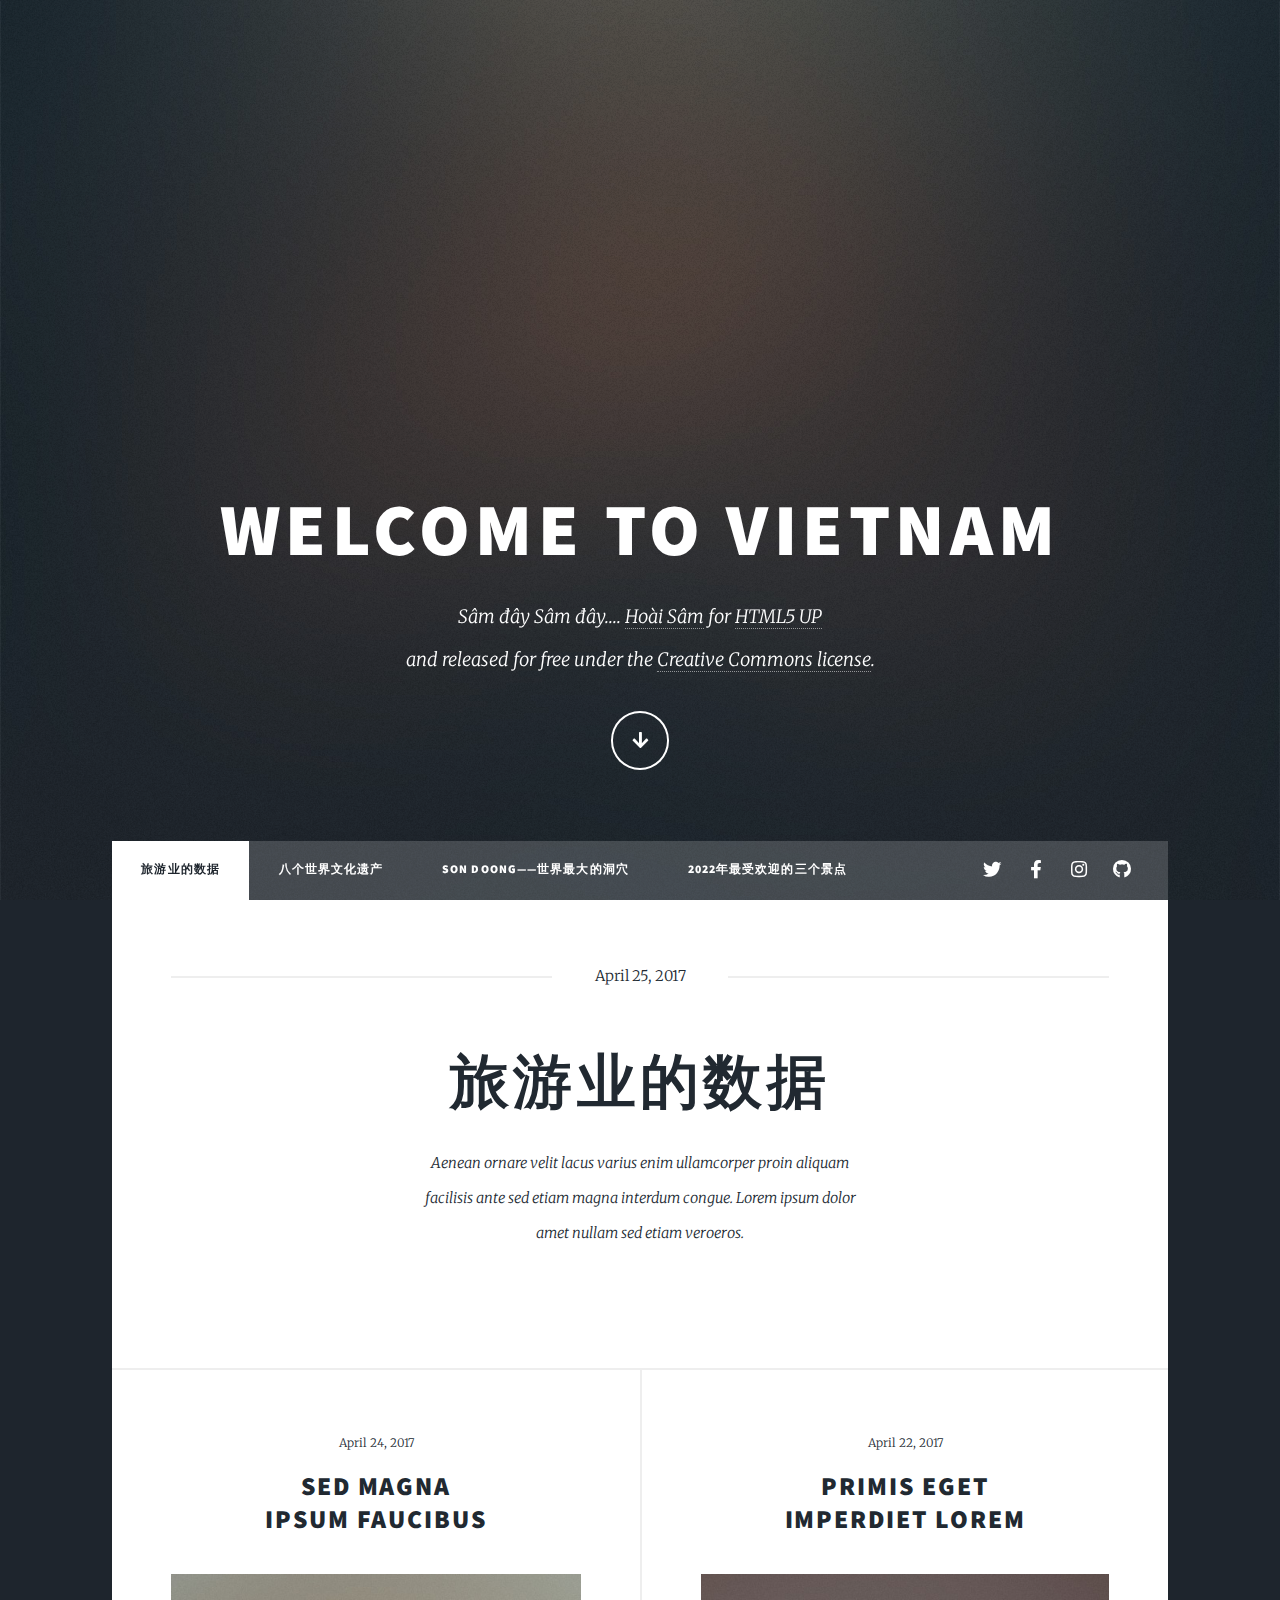
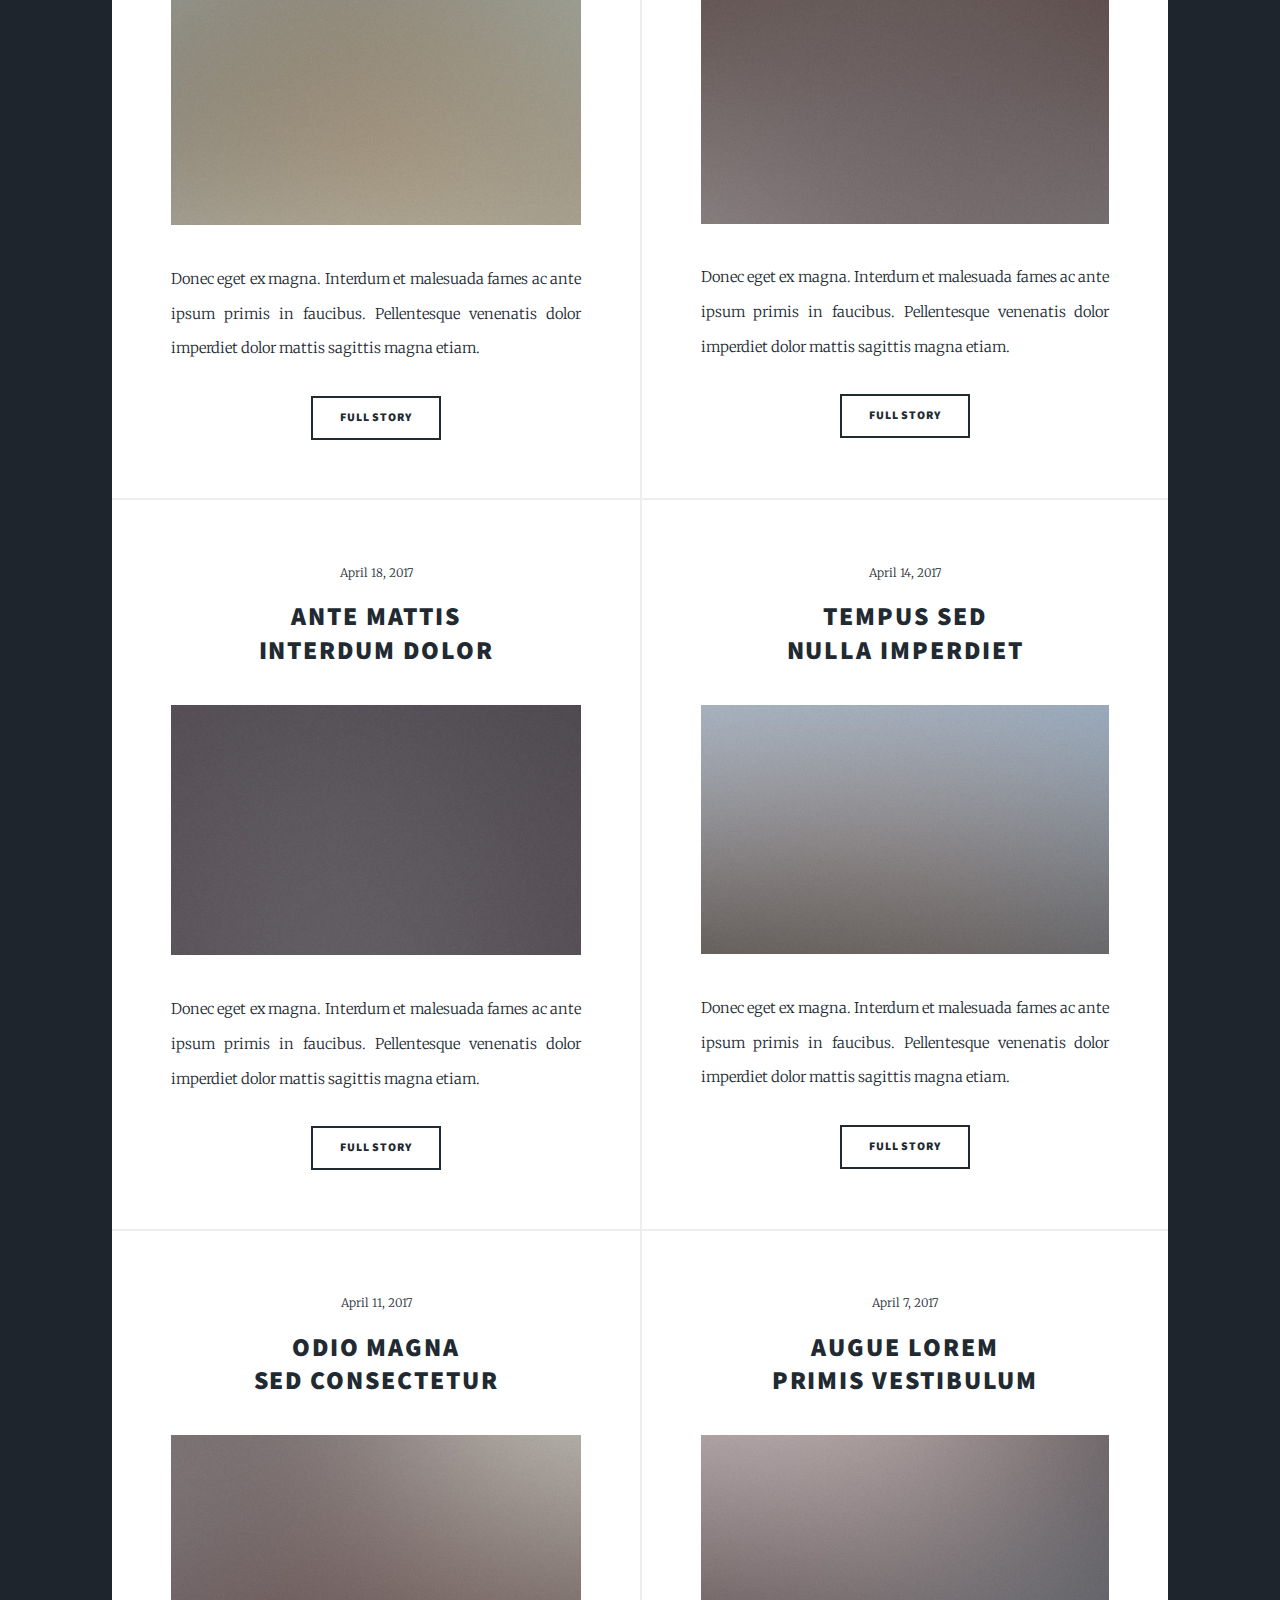
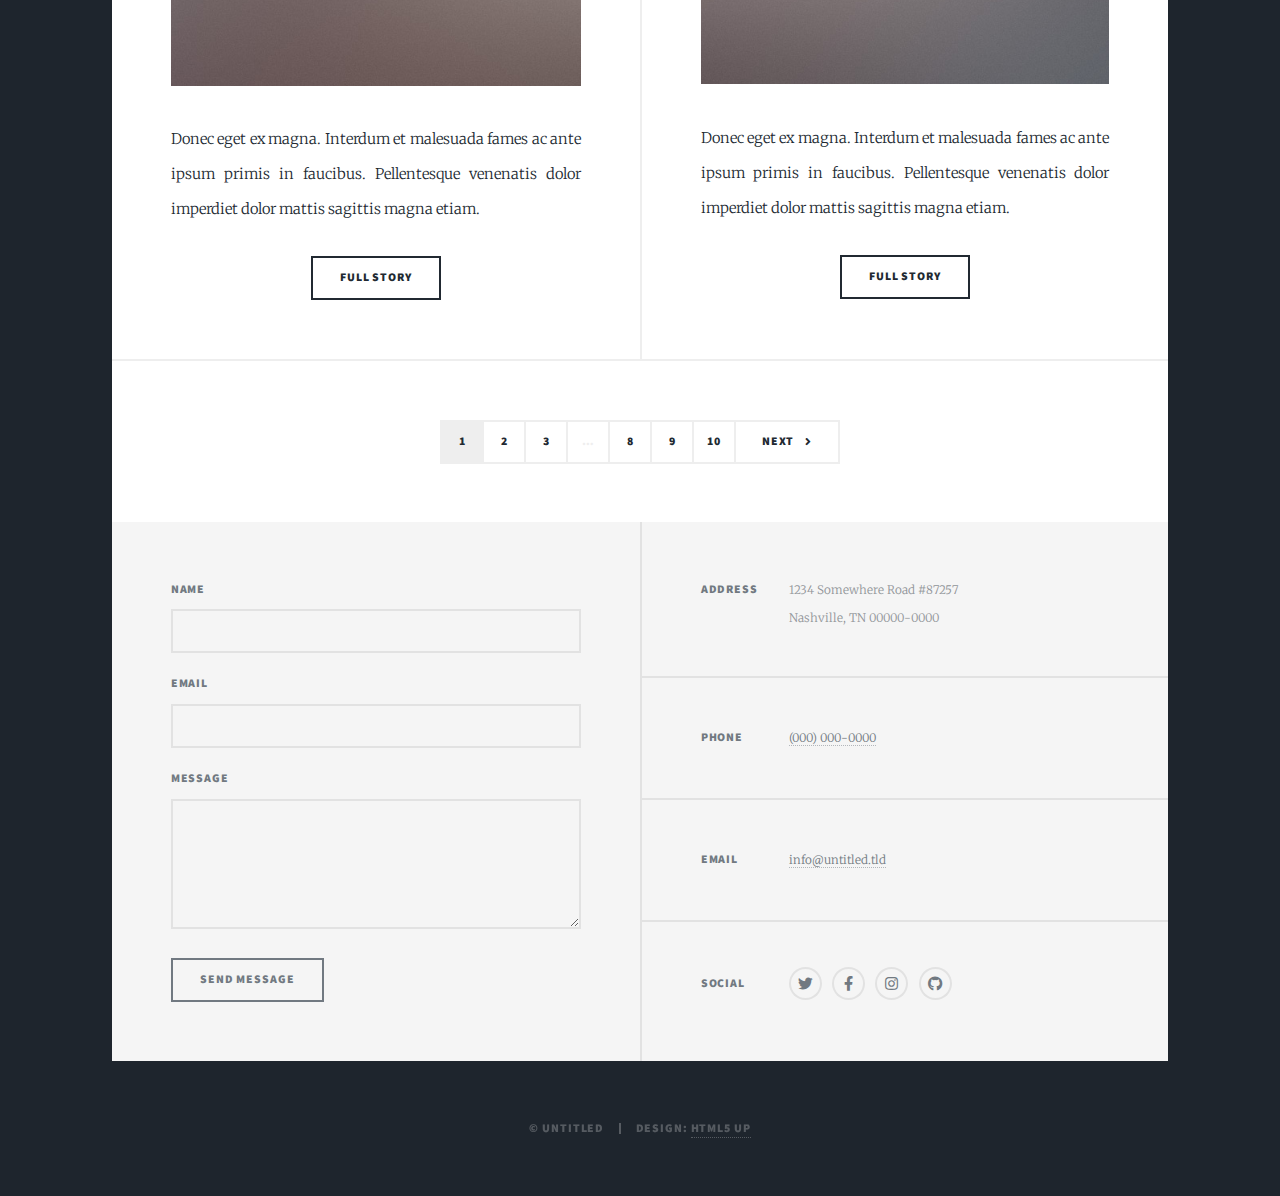
==== index.html @ 5ac0d0e8 "Update index.html" ====
<!DOCTYPE HTML>
<!--
	Massively by HTML5 UP
	html5up.net | @ajlkn
	Free for personal and commercial use under the CCA 3.0 license (html5up.net/license)
-->
<html>
	<head>
		<title>VIETNAM TRAVEL</title>
		<meta charset="utf-8" />
		<meta name="viewport" content="width=device-width, initial-scale=1, user-scalable=no" />
		<link rel="stylesheet" href="assets/css/main.css" />
		<noscript><link rel="stylesheet" href="assets/css/noscript.css" /></noscript>
	</head>
	<body class="is-preload">

		<!-- Wrapper -->
			<div id="wrapper" class="fade-in">

				<!-- Intro -->
					<div id="intro">
						<h1>WELCOME TO VIETNAM</h1>
						<p>Sâm đây Sâm đây.... <a href="https://www.facebook.com/hoai.sam.58">Hoài Sâm</a> for <a href="https://html5up.net">HTML5 UP</a><br />
						and released for free under the <a href="https://html5up.net/license">Creative Commons license</a>.</p>
						<ul class="actions">
							<li><a href="#header" class="button icon solid solo fa-arrow-down scrolly">Continue</a></li>
						</ul>
					</div>
					
				<!-- Header -->
					<header id="header">
						<a href="index.html" class="logo">VIETNAM TRAVEL</a>
					</header>

				<!-- Nav -->
					<nav id="nav">
						<ul class="links">
							<li class="active"><a href="index.html">旅游业的数据</a></li>
							<li><a href="generic.html">八个世界文化遗产</a></li>
							<li><a href="elements.html">Son Doong——世界最大的洞穴</a></li>
							<li><a href="generic.html">2022年最受欢迎的三个景点</a></li>
						</ul>
						<ul class="icons">
							<li><a href="#" class="icon brands fa-twitter"><span class="label">Twitter</span></a></li>
							<li><a href="#" class="icon brands fa-facebook-f"><span class="label">Facebook</span></a></li>
							<li><a href="#" class="icon brands fa-instagram"><span class="label">Instagram</span></a></li>
							<li><a href="#" class="icon brands fa-github"><span class="label">GitHub</span></a></li>
						</ul>
					</nav>

				<!-- Main -->
					<div id="main">

						<!-- Featured Post -->
							<article class="post featured">
								<header class="major">
									<span class="date">April 25, 2017</span>
									<h2><a href="#">旅游业的数据<br /></a></h2>
									<p>Aenean ornare velit lacus varius enim ullamcorper proin aliquam<br />
									facilisis ante sed etiam magna interdum congue. Lorem ipsum dolor<br />
									amet nullam sed etiam veroeros.</p>
								</header>
								<div class="flourish-embed flourish-chart" data-src="visualisation/13915076"><script src="https://public.flourish.studio/resources/embed.js"></script></div>
					<div class="flourish-embed flourish-bar-chart-race" data-src="visualisation/13909252"><script src="https://public.flourish.studio/resources/embed.js"></script></div>
					<div class="flourish-embed flourish-chart" data-src="visualisation/13915092"><script src="https://public.flourish.studio/resources/embed.js"></script></div>	
					<div class="flourish-embed flourish-chart" data-src="visualisation/13915184"><script src="https://public.flourish.studio/resources/embed.js"></script></div>
								
							</article>

						<!-- Posts -->
							<section class="posts">
								<article>
									<header>
										<span class="date">April 24, 2017</span>
										<h2><a href="#">Sed magna<br />
										ipsum faucibus</a></h2>
									</header>
									<a href="#" class="image fit"><img src="images/pic02.jpg" alt="" /></a>
									<p>Donec eget ex magna. Interdum et malesuada fames ac ante ipsum primis in faucibus. Pellentesque venenatis dolor imperdiet dolor mattis sagittis magna etiam.</p>
									<ul class="actions special">
										<li><a href="#" class="button">Full Story</a></li>
									</ul>
								</article>
								<article>
									<header>
										<span class="date">April 22, 2017</span>
										<h2><a href="#">Primis eget<br />
										imperdiet lorem</a></h2>
									</header>
									<a href="#" class="image fit"><img src="images/pic03.jpg" alt="" /></a>
									<p>Donec eget ex magna. Interdum et malesuada fames ac ante ipsum primis in faucibus. Pellentesque venenatis dolor imperdiet dolor mattis sagittis magna etiam.</p>
									<ul class="actions special">
										<li><a href="#" class="button">Full Story</a></li>
									</ul>
								</article>
								<article>
									<header>
										<span class="date">April 18, 2017</span>
										<h2><a href="#">Ante mattis<br />
										interdum dolor</a></h2>
									</header>
									<a href="#" class="image fit"><img src="images/pic04.jpg" alt="" /></a>
									<p>Donec eget ex magna. Interdum et malesuada fames ac ante ipsum primis in faucibus. Pellentesque venenatis dolor imperdiet dolor mattis sagittis magna etiam.</p>
									<ul class="actions special">
										<li><a href="#" class="button">Full Story</a></li>
									</ul>
								</article>
								<article>
									<header>
										<span class="date">April 14, 2017</span>
										<h2><a href="#">Tempus sed<br />
										nulla imperdiet</a></h2>
									</header>
									<a href="#" class="image fit"><img src="images/pic05.jpg" alt="" /></a>
									<p>Donec eget ex magna. Interdum et malesuada fames ac ante ipsum primis in faucibus. Pellentesque venenatis dolor imperdiet dolor mattis sagittis magna etiam.</p>
									<ul class="actions special">
										<li><a href="#" class="button">Full Story</a></li>
									</ul>
								</article>
								<article>
									<header>
										<span class="date">April 11, 2017</span>
										<h2><a href="#">Odio magna<br />
										sed consectetur</a></h2>
									</header>
									<a href="#" class="image fit"><img src="images/pic06.jpg" alt="" /></a>
									<p>Donec eget ex magna. Interdum et malesuada fames ac ante ipsum primis in faucibus. Pellentesque venenatis dolor imperdiet dolor mattis sagittis magna etiam.</p>
									<ul class="actions special">
										<li><a href="#" class="button">Full Story</a></li>
									</ul>
								</article>
								<article>
									<header>
										<span class="date">April 7, 2017</span>
										<h2><a href="#">Augue lorem<br />
										primis vestibulum</a></h2>
									</header>
									<a href="#" class="image fit"><img src="images/pic07.jpg" alt="" /></a>
									<p>Donec eget ex magna. Interdum et malesuada fames ac ante ipsum primis in faucibus. Pellentesque venenatis dolor imperdiet dolor mattis sagittis magna etiam.</p>
									<ul class="actions special">
										<li><a href="#" class="button">Full Story</a></li>
									</ul>
								</article>
							</section>

						<!-- Footer -->
							<footer>
								<div class="pagination">
									<!--<a href="#" class="previous">Prev</a>-->
									<a href="#" class="page active">1</a>
									<a href="#" class="page">2</a>
									<a href="#" class="page">3</a>
									<span class="extra">&hellip;</span>
									<a href="#" class="page">8</a>
									<a href="#" class="page">9</a>
									<a href="#" class="page">10</a>
									<a href="#" class="next">Next</a>
								</div>
							</footer>

					</div>

				<!-- Footer -->
					<footer id="footer">
						<section>
							<form method="post" action="#">
								<div class="fields">
									<div class="field">
										<label for="name">Name</label>
										<input type="text" name="name" id="name" />
									</div>
									<div class="field">
										<label for="email">Email</label>
										<input type="text" name="email" id="email" />
									</div>
									<div class="field">
										<label for="message">Message</label>
										<textarea name="message" id="message" rows="3"></textarea>
									</div>
								</div>
								<ul class="actions">
									<li><input type="submit" value="Send Message" /></li>
								</ul>
							</form>
						</section>
						<section class="split contact">
							<section class="alt">
								<h3>Address</h3>
								<p>1234 Somewhere Road #87257<br />
								Nashville, TN 00000-0000</p>
							</section>
							<section>
								<h3>Phone</h3>
								<p><a href="#">(000) 000-0000</a></p>
							</section>
							<section>
								<h3>Email</h3>
								<p><a href="#">info@untitled.tld</a></p>
							</section>
							<section>
								<h3>Social</h3>
								<ul class="icons alt">
									<li><a href="#" class="icon brands alt fa-twitter"><span class="label">Twitter</span></a></li>
									<li><a href="#" class="icon brands alt fa-facebook-f"><span class="label">Facebook</span></a></li>
									<li><a href="#" class="icon brands alt fa-instagram"><span class="label">Instagram</span></a></li>
									<li><a href="#" class="icon brands alt fa-github"><span class="label">GitHub</span></a></li>
								</ul>
							</section>
						</section>
					</footer>

				<!-- Copyright -->
					<div id="copyright">
						<ul><li>&copy; Untitled</li><li>Design: <a href="https://html5up.net">HTML5 UP</a></li></ul>
					</div>

			</div>

		<!-- Scripts -->
			<script src="assets/js/jquery.min.js"></script>
			<script src="assets/js/jquery.scrollex.min.js"></script>
			<script src="assets/js/jquery.scrolly.min.js"></script>
			<script src="assets/js/browser.min.js"></script>
			<script src="assets/js/breakpoints.min.js"></script>
			<script src="assets/js/util.js"></script>
			<script src="assets/js/main.js"></script>

	</body>
</html>
---- assets/css/main.css ----
@import url(fontawesome-all.min.css);
@import url("https://fonts.googleapis.com/css?family=Merriweather:300,700,300italic,700italic|Source+Sans+Pro:900");

/*
	Massively by HTML5 UP
	html5up.net | @ajlkn
	Free for personal and commercial use under the CCA 3.0 license (html5up.net/license)
*/

html, body, div, span, applet, object,
iframe, h1, h2, h3, h4, h5, h6, p, blockquote,
pre, a, abbr, acronym, address, big, cite,
code, del, dfn, em, img, ins, kbd, q, s, samp,
small, strike, strong, sub, sup, tt, var, b,
u, i, center, dl, dt, dd, ol, ul, li, fieldset,
form, label, legend, table, caption, tbody,
tfoot, thead, tr, th, td, article, aside,
canvas, details, embed, figure, figcaption,
footer, header, hgroup, menu, nav, output, ruby,
section, summary, time, mark, audio, video {
	margin: 0;
	padding: 0;
	border: 0;
	font-size: 100%;
	font: inherit;
	vertical-align: baseline;}

article, aside, details, figcaption, figure,
footer, header, hgroup, menu, nav, section {
	display: block;}

body {
	line-height: 1;
}

ol, ul {
	list-style: none;
}

blockquote, q {
	quotes: none;
}

	blockquote:before, blockquote:after, q:before, q:after {
		content: '';
		content: none;
	}

table {
	border-collapse: collapse;
	border-spacing: 0;
}

body {
	-webkit-text-size-adjust: none;
}

mark {
	background-color: transparent;
	color: inherit;
}

input::-moz-focus-inner {
	border: 0;
	padding: 0;
}

input, select, textarea {
	-moz-appearance: none;
	-webkit-appearance: none;
	-ms-appearance: none;
	appearance: none;
}

/* Basic */

	@-ms-viewport {
		width: device-width;
	}

	body {
		-ms-overflow-style: scrollbar;
	}

	@media screen and (max-width: 480px) {

		html, body {
			min-width: 320px;
		}

	}

	html {
		box-sizing: border-box;
	}

	*, *:before, *:after {
		box-sizing: inherit;
	}

	body {
		background-color: #1e252d;
	}

		body.is-preload *, body.is-preload *:before, body.is-preload *:after {
			-moz-animation: none !important;
			-webkit-animation: none !important;
			-ms-animation: none !important;
			animation: none !important;
			-moz-transition: none !important;
			-webkit-transition: none !important;
			-ms-transition: none !important;
			transition: none !important;
		}

/* Type */

	html {
		font-size: 16pt;
	}

		@media screen and (max-width: 1680px) {

			html {
				font-size: 12pt;
			}

		}

		@media screen and (max-width: 1280px) {

			html {
				font-size: 11pt;
			}

		}

		@media screen and (max-width: 360px) {

			html {
				font-size: 10pt;
			}

		}

	body {
		color: #212931;
	}

	body, input, select, textarea {
		font-family: "Merriweather", Georgia, serif;
		font-weight: 300;
		font-size: 1rem;
		line-height: 2.375;
	}

	a {
		-moz-transition: color 0.2s ease-in-out, background-color 0.2s ease-in-out, border-color 0.2s ease-in-out, box-shadow 0.2s ease-in-out;
		-webkit-transition: color 0.2s ease-in-out, background-color 0.2s ease-in-out, border-color 0.2s ease-in-out, box-shadow 0.2s ease-in-out;
		-ms-transition: color 0.2s ease-in-out, background-color 0.2s ease-in-out, border-color 0.2s ease-in-out, box-shadow 0.2s ease-in-out;
		transition: color 0.2s ease-in-out, background-color 0.2s ease-in-out, border-color 0.2s ease-in-out, box-shadow 0.2s ease-in-out;
		border-bottom: dotted 1px;
		text-decoration: none;
	}

		a:hover {
			border-bottom-color: transparent;
		}

	strong, b {
		font-weight: 600;
	}

	em, i {
		font-style: italic;
	}

	p {
		text-align: justify;
		margin: 0 0 2rem 0;
	}

	h1, h2, h3, h4, h5, h6 {
		font-family: "Source Sans Pro", Helvetica, sans-serif;
		font-weight: 900;
		line-height: 1.5;
		letter-spacing: 0.075em;
		text-transform: uppercase;
		margin: 0 0 1rem 0;
	}

		h1 a, h2 a, h3 a, h4 a, h5 a, h6 a {
			border-bottom: 0;
			color: inherit;
			text-decoration: none;
		}

	h1 {
		font-size: 4rem;
		line-height: 1.1;
		margin: 0 0 2rem 0;
	}

	h2 {
		font-size: 1.75rem;
		line-height: 1.3;
		margin: 0 0 1.5rem 0;
	}

	h3 {
		font-size: 1.25rem;
		margin: 0 0 1.5rem 0;
	}

	h4 {
		font-size: 1rem;
	}

	h5 {
		font-size: 0.9rem;
	}

	h6 {
		font-size: 0.8rem;
	}

	sub {
		font-size: 0.8rem;
		position: relative;
		top: 0.5rem;
	}

	sup {
		font-size: 0.8rem;
		position: relative;
		top: -0.5rem;
	}

	blockquote {
		border-left: solid 4px;
		font-style: italic;
		margin: 0 0 2rem 0;
		padding: 0.5rem 0 0.5rem 2rem;
	}

	code {
		border: solid 2px;
		font-family: "Courier New", monospace;
		font-size: 0.9rem;
		margin: 0 0.25rem;
		padding: 0.25rem 0.65rem;
	}

	pre {
		-webkit-overflow-scrolling: touch;
		font-family: "Courier New", monospace;
		font-size: 0.9rem;
		margin: 0 0 2rem 0;
	}

		pre code {
			display: block;
			line-height: 1.75;
			padding: 1rem 1.5rem;
			overflow-x: auto;
		}

	hr {
		border: 0;
		border-bottom: solid 2px;
		margin: 3rem 0;
	}

		hr.major {
			margin: 5rem 0;
		}

	.align-left {
		text-align: left;
	}

	.align-center {
		text-align: center;
	}

	.align-right {
		text-align: right;
	}

	input, select, textarea {
		color: #212931;
	}

	a {
		color: #212931;
		border-bottom-color: rgba(33, 41, 49, 0.5);
	}

		a:hover {
			border-bottom-color: transparent;
			color: #18bfef !important;
		}

	strong, b {
		color: #212931;
	}

	h1, h2, h3, h4, h5, h6 {
		color: #212931;
	}

	blockquote {
		border-left-color: #eeeeee;
	}

	code {
		background: rgba(220, 220, 220, 0.25);
		border-color: #eeeeee;
	}

	hr {
		border-bottom-color: #eeeeee;
	}

/* Row */

	.row {
		display: flex;
		flex-wrap: wrap;
		box-sizing: border-box;
		align-items: stretch;
	}

		.row > * {
			box-sizing: border-box;
		}

		.row.gtr-uniform > * > :last-child {
			margin-bottom: 0;
		}

		.row.aln-left {
			justify-content: flex-start;
		}

		.row.aln-center {
			justify-content: center;
		}

		.row.aln-right {
			justify-content: flex-end;
		}

		.row.aln-top {
			align-items: flex-start;
		}

		.row.aln-middle {
			align-items: center;
		}

		.row.aln-bottom {
			align-items: flex-end;
		}

		.row > .imp {
			order: -1;
		}

		.row > .col-1 {
			width: 8.33333%;
		}

		.row > .off-1 {
			margin-left: 8.33333%;
		}

		.row > .col-2 {
			width: 16.66667%;
		}

		.row > .off-2 {
			margin-left: 16.66667%;
		}

		.row > .col-3 {
			width: 25%;
		}

		.row > .off-3 {
			margin-left: 25%;
		}

		.row > .col-4 {
			width: 33.33333%;
		}

		.row > .off-4 {
			margin-left: 33.33333%;
		}

		.row > .col-5 {
			width: 41.66667%;
		}

		.row > .off-5 {
			margin-left: 41.66667%;
		}

		.row > .col-6 {
			width: 50%;
		}

		.row > .off-6 {
			margin-left: 50%;
		}

		.row > .col-7 {
			width: 58.33333%;
		}

		.row > .off-7 {
			margin-left: 58.33333%;
		}

		.row > .col-8 {
			width: 66.66667%;
		}

		.row > .off-8 {
			margin-left: 66.66667%;
		}

		.row > .col-9 {
			width: 75%;
		}

		.row > .off-9 {
			margin-left: 75%;
		}

		.row > .col-10 {
			width: 83.33333%;
		}

		.row > .off-10 {
			margin-left: 83.33333%;
		}

		.row > .col-11 {
			width: 91.66667%;
		}

		.row > .off-11 {
			margin-left: 91.66667%;
		}

		.row > .col-12 {
			width: 100%;
		}

		.row > .off-12 {
			margin-left: 100%;
		}

		.row.gtr-0 {
			margin-top: 0;
			margin-left: 0rem;
		}

			.row.gtr-0 > * {
				padding: 0 0 0 0rem;
			}

			.row.gtr-0.gtr-uniform {
				margin-top: 0rem;
			}

				.row.gtr-0.gtr-uniform > * {
					padding-top: 0rem;
				}

		.row.gtr-25 {
			margin-top: 0;
			margin-left: -0.375rem;
		}

			.row.gtr-25 > * {
				padding: 0 0 0 0.375rem;
			}

			.row.gtr-25.gtr-uniform {
				margin-top: -0.375rem;
			}

				.row.gtr-25.gtr-uniform > * {
					padding-top: 0.375rem;
				}

		.row.gtr-50 {
			margin-top: 0;
			margin-left: -0.75rem;
		}

			.row.gtr-50 > * {
				padding: 0 0 0 0.75rem;
			}

			.row.gtr-50.gtr-uniform {
				margin-top: -0.75rem;
			}

				.row.gtr-50.gtr-uniform > * {
					padding-top: 0.75rem;
				}

		.row {
			margin-top: 0;
			margin-left: -1.5rem;
		}

			.row > * {
				padding: 0 0 0 1.5rem;
			}

			.row.gtr-uniform {
				margin-top: -1.5rem;
			}

				.row.gtr-uniform > * {
					padding-top: 1.5rem;
				}

		.row.gtr-150 {
			margin-top: 0;
			margin-left: -2.25rem;
		}

			.row.gtr-150 > * {
				padding: 0 0 0 2.25rem;
			}

			.row.gtr-150.gtr-uniform {
				margin-top: -2.25rem;
			}

				.row.gtr-150.gtr-uniform > * {
					padding-top: 2.25rem;
				}

		.row.gtr-200 {
			margin-top: 0;
			margin-left: -3rem;
		}

			.row.gtr-200 > * {
				padding: 0 0 0 3rem;
			}

			.row.gtr-200.gtr-uniform {
				margin-top: -3rem;
			}

				.row.gtr-200.gtr-uniform > * {
					padding-top: 3rem;
				}

		@media screen and (max-width: 1680px) {

			.row {
				display: flex;
				flex-wrap: wrap;
				box-sizing: border-box;
				align-items: stretch;
			}

				.row > * {
					box-sizing: border-box;
				}

				.row.gtr-uniform > * > :last-child {
					margin-bottom: 0;
				}

				.row.aln-left {
					justify-content: flex-start;
				}

				.row.aln-center {
					justify-content: center;
				}

				.row.aln-right {
					justify-content: flex-end;
				}

				.row.aln-top {
					align-items: flex-start;
				}

				.row.aln-middle {
					align-items: center;
				}

				.row.aln-bottom {
					align-items: flex-end;
				}

				.row > .imp-xlarge {
					order: -1;
				}

				.row > .col-1-xlarge {
					width: 8.33333%;
				}

				.row > .off-1-xlarge {
					margin-left: 8.33333%;
				}

				.row > .col-2-xlarge {
					width: 16.66667%;
				}

				.row > .off-2-xlarge {
					margin-left: 16.66667%;
				}

				.row > .col-3-xlarge {
					width: 25%;
				}

				.row > .off-3-xlarge {
					margin-left: 25%;
				}

				.row > .col-4-xlarge {
					width: 33.33333%;
				}

				.row > .off-4-xlarge {
					margin-left: 33.33333%;
				}

				.row > .col-5-xlarge {
					width: 41.66667%;
				}

				.row > .off-5-xlarge {
					margin-left: 41.66667%;
				}

				.row > .col-6-xlarge {
					width: 50%;
				}

				.row > .off-6-xlarge {
					margin-left: 50%;
				}

				.row > .col-7-xlarge {
					width: 58.33333%;
				}

				.row > .off-7-xlarge {
					margin-left: 58.33333%;
				}

				.row > .col-8-xlarge {
					width: 66.66667%;
				}

				.row > .off-8-xlarge {
					margin-left: 66.66667%;
				}

				.row > .col-9-xlarge {
					width: 75%;
				}

				.row > .off-9-xlarge {
					margin-left: 75%;
				}

				.row > .col-10-xlarge {
					width: 83.33333%;
				}

				.row > .off-10-xlarge {
					margin-left: 83.33333%;
				}

				.row > .col-11-xlarge {
					width: 91.66667%;
				}

				.row > .off-11-xlarge {
					margin-left: 91.66667%;
				}

				.row > .col-12-xlarge {
					width: 100%;
				}

				.row > .off-12-xlarge {
					margin-left: 100%;
				}

				.row.gtr-0 {
					margin-top: 0;
					margin-left: 0rem;
				}

					.row.gtr-0 > * {
						padding: 0 0 0 0rem;
					}

					.row.gtr-0.gtr-uniform {
						margin-top: 0rem;
					}

						.row.gtr-0.gtr-uniform > * {
							padding-top: 0rem;
						}

				.row.gtr-25 {
					margin-top: 0;
					margin-left: -0.375rem;
				}

					.row.gtr-25 > * {
						padding: 0 0 0 0.375rem;
					}

					.row.gtr-25.gtr-uniform {
						margin-top: -0.375rem;
					}

						.row.gtr-25.gtr-uniform > * {
							padding-top: 0.375rem;
						}

				.row.gtr-50 {
					margin-top: 0;
					margin-left: -0.75rem;
				}

					.row.gtr-50 > * {
						padding: 0 0 0 0.75rem;
					}

					.row.gtr-50.gtr-uniform {
						margin-top: -0.75rem;
					}

						.row.gtr-50.gtr-uniform > * {
							padding-top: 0.75rem;
						}

				.row {
					margin-top: 0;
					margin-left: -1.5rem;
				}

					.row > * {
						padding: 0 0 0 1.5rem;
					}

					.row.gtr-uniform {
						margin-top: -1.5rem;
					}

						.row.gtr-uniform > * {
							padding-top: 1.5rem;
						}

				.row.gtr-150 {
					margin-top: 0;
					margin-left: -2.25rem;
				}

					.row.gtr-150 > * {
						padding: 0 0 0 2.25rem;
					}

					.row.gtr-150.gtr-uniform {
						margin-top: -2.25rem;
					}

						.row.gtr-150.gtr-uniform > * {
							padding-top: 2.25rem;
						}

				.row.gtr-200 {
					margin-top: 0;
					margin-left: -3rem;
				}

					.row.gtr-200 > * {
						padding: 0 0 0 3rem;
					}

					.row.gtr-200.gtr-uniform {
						margin-top: -3rem;
					}

						.row.gtr-200.gtr-uniform > * {
							padding-top: 3rem;
						}

		}

		@media screen and (max-width: 1280px) {

			.row {
				display: flex;
				flex-wrap: wrap;
				box-sizing: border-box;
				align-items: stretch;
			}

				.row > * {
					box-sizing: border-box;
				}

				.row.gtr-uniform > * > :last-child {
					margin-bottom: 0;
				}

				.row.aln-left {
					justify-content: flex-start;
				}

				.row.aln-center {
					justify-content: center;
				}

				.row.aln-right {
					justify-content: flex-end;
				}

				.row.aln-top {
					align-items: flex-start;
				}

				.row.aln-middle {
					align-items: center;
				}

				.row.aln-bottom {
					align-items: flex-end;
				}

				.row > .imp-large {
					order: -1;
				}

				.row > .col-1-large {
					width: 8.33333%;
				}

				.row > .off-1-large {
					margin-left: 8.33333%;
				}

				.row > .col-2-large {
					width: 16.66667%;
				}

				.row > .off-2-large {
					margin-left: 16.66667%;
				}

				.row > .col-3-large {
					width: 25%;
				}

				.row > .off-3-large {
					margin-left: 25%;
				}

				.row > .col-4-large {
					width: 33.33333%;
				}

				.row > .off-4-large {
					margin-left: 33.33333%;
				}

				.row > .col-5-large {
					width: 41.66667%;
				}

				.row > .off-5-large {
					margin-left: 41.66667%;
				}

				.row > .col-6-large {
					width: 50%;
				}

				.row > .off-6-large {
					margin-left: 50%;
				}

				.row > .col-7-large {
					width: 58.33333%;
				}

				.row > .off-7-large {
					margin-left: 58.33333%;
				}

				.row > .col-8-large {
					width: 66.66667%;
				}

				.row > .off-8-large {
					margin-left: 66.66667%;
				}

				.row > .col-9-large {
					width: 75%;
				}

				.row > .off-9-large {
					margin-left: 75%;
				}

				.row > .col-10-large {
					width: 83.33333%;
				}

				.row > .off-10-large {
					margin-left: 83.33333%;
				}

				.row > .col-11-large {
					width: 91.66667%;
				}

				.row > .off-11-large {
					margin-left: 91.66667%;
				}

				.row > .col-12-large {
					width: 100%;
				}

				.row > .off-12-large {
					margin-left: 100%;
				}

				.row.gtr-0 {
					margin-top: 0;
					margin-left: 0rem;
				}

					.row.gtr-0 > * {
						padding: 0 0 0 0rem;
					}

					.row.gtr-0.gtr-uniform {
						margin-top: 0rem;
					}

						.row.gtr-0.gtr-uniform > * {
							padding-top: 0rem;
						}

				.row.gtr-25 {
					margin-top: 0;
					margin-left: -0.375rem;
				}

					.row.gtr-25 > * {
						padding: 0 0 0 0.375rem;
					}

					.row.gtr-25.gtr-uniform {
						margin-top: -0.375rem;
					}

						.row.gtr-25.gtr-uniform > * {
							padding-top: 0.375rem;
						}

				.row.gtr-50 {
					margin-top: 0;
					margin-left: -0.75rem;
				}

					.row.gtr-50 > * {
						padding: 0 0 0 0.75rem;
					}

					.row.gtr-50.gtr-uniform {
						margin-top: -0.75rem;
					}

						.row.gtr-50.gtr-uniform > * {
							padding-top: 0.75rem;
						}

				.row {
					margin-top: 0;
					margin-left: -1.5rem;
				}

					.row > * {
						padding: 0 0 0 1.5rem;
					}

					.row.gtr-uniform {
						margin-top: -1.5rem;
					}

						.row.gtr-uniform > * {
							padding-top: 1.5rem;
						}

				.row.gtr-150 {
					margin-top: 0;
					margin-left: -2.25rem;
				}

					.row.gtr-150 > * {
						padding: 0 0 0 2.25rem;
					}

					.row.gtr-150.gtr-uniform {
						margin-top: -2.25rem;
					}

						.row.gtr-150.gtr-uniform > * {
							padding-top: 2.25rem;
						}

				.row.gtr-200 {
					margin-top: 0;
					margin-left: -3rem;
				}

					.row.gtr-200 > * {
						padding: 0 0 0 3rem;
					}

					.row.gtr-200.gtr-uniform {
						margin-top: -3rem;
					}

						.row.gtr-200.gtr-uniform > * {
							padding-top: 3rem;
						}

		}

		@media screen and (max-width: 980px) {

			.row {
				display: flex;
				flex-wrap: wrap;
				box-sizing: border-box;
				align-items: stretch;
			}

				.row > * {
					box-sizing: border-box;
				}

				.row.gtr-uniform > * > :last-child {
					margin-bottom: 0;
				}

				.row.aln-left {
					justify-content: flex-start;
				}

				.row.aln-center {
					justify-content: center;
				}

				.row.aln-right {
					justify-content: flex-end;
				}

				.row.aln-top {
					align-items: flex-start;
				}

				.row.aln-middle {
					align-items: center;
				}

				.row.aln-bottom {
					align-items: flex-end;
				}

				.row > .imp-medium {
					order: -1;
				}

				.row > .col-1-medium {
					width: 8.33333%;
				}

				.row > .off-1-medium {
					margin-left: 8.33333%;
				}

				.row > .col-2-medium {
					width: 16.66667%;
				}

				.row > .off-2-medium {
					margin-left: 16.66667%;
				}

				.row > .col-3-medium {
					width: 25%;
				}

				.row > .off-3-medium {
					margin-left: 25%;
				}

				.row > .col-4-medium {
					width: 33.33333%;
				}

				.row > .off-4-medium {
					margin-left: 33.33333%;
				}

				.row > .col-5-medium {
					width: 41.66667%;
				}

				.row > .off-5-medium {
					margin-left: 41.66667%;
				}

				.row > .col-6-medium {
					width: 50%;
				}

				.row > .off-6-medium {
					margin-left: 50%;
				}

				.row > .col-7-medium {
					width: 58.33333%;
				}

				.row > .off-7-medium {
					margin-left: 58.33333%;
				}

				.row > .col-8-medium {
					width: 66.66667%;
				}

				.row > .off-8-medium {
					margin-left: 66.66667%;
				}

				.row > .col-9-medium {
					width: 75%;
				}

				.row > .off-9-medium {
					margin-left: 75%;
				}

				.row > .col-10-medium {
					width: 83.33333%;
				}

				.row > .off-10-medium {
					margin-left: 83.33333%;
				}

				.row > .col-11-medium {
					width: 91.66667%;
				}

				.row > .off-11-medium {
					margin-left: 91.66667%;
				}

				.row > .col-12-medium {
					width: 100%;
				}

				.row > .off-12-medium {
					margin-left: 100%;
				}

				.row.gtr-0 {
					margin-top: 0;
					margin-left: 0rem;
				}

					.row.gtr-0 > * {
						padding: 0 0 0 0rem;
					}

					.row.gtr-0.gtr-uniform {
						margin-top: 0rem;
					}

						.row.gtr-0.gtr-uniform > * {
							padding-top: 0rem;
						}

				.row.gtr-25 {
					margin-top: 0;
					margin-left: -0.375rem;
				}

					.row.gtr-25 > * {
						padding: 0 0 0 0.375rem;
					}

					.row.gtr-25.gtr-uniform {
						margin-top: -0.375rem;
					}

						.row.gtr-25.gtr-uniform > * {
							padding-top: 0.375rem;
						}

				.row.gtr-50 {
					margin-top: 0;
					margin-left: -0.75rem;
				}

					.row.gtr-50 > * {
						padding: 0 0 0 0.75rem;
					}

					.row.gtr-50.gtr-uniform {
						margin-top: -0.75rem;
					}

						.row.gtr-50.gtr-uniform > * {
							padding-top: 0.75rem;
						}

				.row {
					margin-top: 0;
					margin-left: -1.5rem;
				}

					.row > * {
						padding: 0 0 0 1.5rem;
					}

					.row.gtr-uniform {
						margin-top: -1.5rem;
					}

						.row.gtr-uniform > * {
							padding-top: 1.5rem;
						}

				.row.gtr-150 {
					margin-top: 0;
					margin-left: -2.25rem;
				}

					.row.gtr-150 > * {
						padding: 0 0 0 2.25rem;
					}

					.row.gtr-150.gtr-uniform {
						margin-top: -2.25rem;
					}

						.row.gtr-150.gtr-uniform > * {
							padding-top: 2.25rem;
						}

				.row.gtr-200 {
					margin-top: 0;
					margin-left: -3rem;
				}

					.row.gtr-200 > * {
						padding: 0 0 0 3rem;
					}

					.row.gtr-200.gtr-uniform {
						margin-top: -3rem;
					}

						.row.gtr-200.gtr-uniform > * {
							padding-top: 3rem;
						}

		}

		@media screen and (max-width: 736px) {

			.row {
				display: flex;
				flex-wrap: wrap;
				box-sizing: border-box;
				align-items: stretch;
			}

				.row > * {
					box-sizing: border-box;
				}

				.row.gtr-uniform > * > :last-child {
					margin-bottom: 0;
				}

				.row.aln-left {
					justify-content: flex-start;
				}

				.row.aln-center {
					justify-content: center;
				}

				.row.aln-right {
					justify-content: flex-end;
				}

				.row.aln-top {
					align-items: flex-start;
				}

				.row.aln-middle {
					align-items: center;
				}

				.row.aln-bottom {
					align-items: flex-end;
				}

				.row > .imp-small {
					order: -1;
				}

				.row > .col-1-small {
					width: 8.33333%;
				}

				.row > .off-1-small {
					margin-left: 8.33333%;
				}

				.row > .col-2-small {
					width: 16.66667%;
				}

				.row > .off-2-small {
					margin-left: 16.66667%;
				}

				.row > .col-3-small {
					width: 25%;
				}

				.row > .off-3-small {
					margin-left: 25%;
				}

				.row > .col-4-small {
					width: 33.33333%;
				}

				.row > .off-4-small {
					margin-left: 33.33333%;
				}

				.row > .col-5-small {
					width: 41.66667%;
				}

				.row > .off-5-small {
					margin-left: 41.66667%;
				}

				.row > .col-6-small {
					width: 50%;
				}

				.row > .off-6-small {
					margin-left: 50%;
				}

				.row > .col-7-small {
					width: 58.33333%;
				}

				.row > .off-7-small {
					margin-left: 58.33333%;
				}

				.row > .col-8-small {
					width: 66.66667%;
				}

				.row > .off-8-small {
					margin-left: 66.66667%;
				}

				.row > .col-9-small {
					width: 75%;
				}

				.row > .off-9-small {
					margin-left: 75%;
				}

				.row > .col-10-small {
					width: 83.33333%;
				}

				.row > .off-10-small {
					margin-left: 83.33333%;
				}

				.row > .col-11-small {
					width: 91.66667%;
				}

				.row > .off-11-small {
					margin-left: 91.66667%;
				}

				.row > .col-12-small {
					width: 100%;
				}

				.row > .off-12-small {
					margin-left: 100%;
				}

				.row.gtr-0 {
					margin-top: 0;
					margin-left: 0rem;
				}

					.row.gtr-0 > * {
						padding: 0 0 0 0rem;
					}

					.row.gtr-0.gtr-uniform {
						margin-top: 0rem;
					}

						.row.gtr-0.gtr-uniform > * {
							padding-top: 0rem;
						}

				.row.gtr-25 {
					margin-top: 0;
					margin-left: -0.375rem;
				}

					.row.gtr-25 > * {
						padding: 0 0 0 0.375rem;
					}

					.row.gtr-25.gtr-uniform {
						margin-top: -0.375rem;
					}

						.row.gtr-25.gtr-uniform > * {
							padding-top: 0.375rem;
						}

				.row.gtr-50 {
					margin-top: 0;
					margin-left: -0.75rem;
				}

					.row.gtr-50 > * {
						padding: 0 0 0 0.75rem;
					}

					.row.gtr-50.gtr-uniform {
						margin-top: -0.75rem;
					}

						.row.gtr-50.gtr-uniform > * {
							padding-top: 0.75rem;
						}

				.row {
					margin-top: 0;
					margin-left: -1.5rem;
				}

					.row > * {
						padding: 0 0 0 1.5rem;
					}

					.row.gtr-uniform {
						margin-top: -1.5rem;
					}

						.row.gtr-uniform > * {
							padding-top: 1.5rem;
						}

				.row.gtr-150 {
					margin-top: 0;
					margin-left: -2.25rem;
				}

					.row.gtr-150 > * {
						padding: 0 0 0 2.25rem;
					}

					.row.gtr-150.gtr-uniform {
						margin-top: -2.25rem;
					}

						.row.gtr-150.gtr-uniform > * {
							padding-top: 2.25rem;
						}

				.row.gtr-200 {
					margin-top: 0;
					margin-left: -3rem;
				}

					.row.gtr-200 > * {
						padding: 0 0 0 3rem;
					}

					.row.gtr-200.gtr-uniform {
						margin-top: -3rem;
					}

						.row.gtr-200.gtr-uniform > * {
							padding-top: 3rem;
						}

		}

		@media screen and (max-width: 480px) {

			.row {
				display: flex;
				flex-wrap: wrap;
				box-sizing: border-box;
				align-items: stretch;
			}

				.row > * {
					box-sizing: border-box;
				}

				.row.gtr-uniform > * > :last-child {
					margin-bottom: 0;
				}

				.row.aln-left {
					justify-content: flex-start;
				}

				.row.aln-center {
					justify-content: center;
				}

				.row.aln-right {
					justify-content: flex-end;
				}

				.row.aln-top {
					align-items: flex-start;
				}

				.row.aln-middle {
					align-items: center;
				}

				.row.aln-bottom {
					align-items: flex-end;
				}

				.row > .imp-xsmall {
					order: -1;
				}

				.row > .col-1-xsmall {
					width: 8.33333%;
				}

				.row > .off-1-xsmall {
					margin-left: 8.33333%;
				}

				.row > .col-2-xsmall {
					width: 16.66667%;
				}

				.row > .off-2-xsmall {
					margin-left: 16.66667%;
				}

				.row > .col-3-xsmall {
					width: 25%;
				}

				.row > .off-3-xsmall {
					margin-left: 25%;
				}

				.row > .col-4-xsmall {
					width: 33.33333%;
				}

				.row > .off-4-xsmall {
					margin-left: 33.33333%;
				}

				.row > .col-5-xsmall {
					width: 41.66667%;
				}

				.row > .off-5-xsmall {
					margin-left: 41.66667%;
				}

				.row > .col-6-xsmall {
					width: 50%;
				}

				.row > .off-6-xsmall {
					margin-left: 50%;
				}

				.row > .col-7-xsmall {
					width: 58.33333%;
				}

				.row > .off-7-xsmall {
					margin-left: 58.33333%;
				}

				.row > .col-8-xsmall {
					width: 66.66667%;
				}

				.row > .off-8-xsmall {
					margin-left: 66.66667%;
				}

				.row > .col-9-xsmall {
					width: 75%;
				}

				.row > .off-9-xsmall {
					margin-left: 75%;
				}

				.row > .col-10-xsmall {
					width: 83.33333%;
				}

				.row > .off-10-xsmall {
					margin-left: 83.33333%;
				}

				.row > .col-11-xsmall {
					width: 91.66667%;
				}

				.row > .off-11-xsmall {
					margin-left: 91.66667%;
				}

				.row > .col-12-xsmall {
					width: 100%;
				}

				.row > .off-12-xsmall {
					margin-left: 100%;
				}

				.row.gtr-0 {
					margin-top: 0;
					margin-left: 0rem;
				}

					.row.gtr-0 > * {
						padding: 0 0 0 0rem;
					}

					.row.gtr-0.gtr-uniform {
						margin-top: 0rem;
					}

						.row.gtr-0.gtr-uniform > * {
							padding-top: 0rem;
						}

				.row.gtr-25 {
					margin-top: 0;
					margin-left: -0.375rem;
				}

					.row.gtr-25 > * {
						padding: 0 0 0 0.375rem;
					}

					.row.gtr-25.gtr-uniform {
						margin-top: -0.375rem;
					}

						.row.gtr-25.gtr-uniform > * {
							padding-top: 0.375rem;
						}

				.row.gtr-50 {
					margin-top: 0;
					margin-left: -0.75rem;
				}

					.row.gtr-50 > * {
						padding: 0 0 0 0.75rem;
					}

					.row.gtr-50.gtr-uniform {
						margin-top: -0.75rem;
					}

						.row.gtr-50.gtr-uniform > * {
							padding-top: 0.75rem;
						}

				.row {
					margin-top: 0;
					margin-left: -1.5rem;
				}

					.row > * {
						padding: 0 0 0 1.5rem;
					}

					.row.gtr-uniform {
						margin-top: -1.5rem;
					}

						.row.gtr-uniform > * {
							padding-top: 1.5rem;
						}

				.row.gtr-150 {
					margin-top: 0;
					margin-left: -2.25rem;
				}

					.row.gtr-150 > * {
						padding: 0 0 0 2.25rem;
					}

					.row.gtr-150.gtr-uniform {
						margin-top: -2.25rem;
					}

						.row.gtr-150.gtr-uniform > * {
							padding-top: 2.25rem;
						}

				.row.gtr-200 {
					margin-top: 0;
					margin-left: -3rem;
				}

					.row.gtr-200 > * {
						padding: 0 0 0 3rem;
					}

					.row.gtr-200.gtr-uniform {
						margin-top: -3rem;
					}

						.row.gtr-200.gtr-uniform > * {
							padding-top: 3rem;
						}

		}

		@media screen and (max-width: 360px) {

			.row {
				display: flex;
				flex-wrap: wrap;
				box-sizing: border-box;
				align-items: stretch;
			}

				.row > * {
					box-sizing: border-box;
				}

				.row.gtr-uniform > * > :last-child {
					margin-bottom: 0;
				}

				.row.aln-left {
					justify-content: flex-start;
				}

				.row.aln-center {
					justify-content: center;
				}

				.row.aln-right {
					justify-content: flex-end;
				}

				.row.aln-top {
					align-items: flex-start;
				}

				.row.aln-middle {
					align-items: center;
				}

				.row.aln-bottom {
					align-items: flex-end;
				}

				.row > .imp-xxsmall {
					order: -1;
				}

				.row > .col-1-xxsmall {
					width: 8.33333%;
				}

				.row > .off-1-xxsmall {
					margin-left: 8.33333%;
				}

				.row > .col-2-xxsmall {
					width: 16.66667%;
				}

				.row > .off-2-xxsmall {
					margin-left: 16.66667%;
				}

				.row > .col-3-xxsmall {
					width: 25%;
				}

				.row > .off-3-xxsmall {
					margin-left: 25%;
				}

				.row > .col-4-xxsmall {
					width: 33.33333%;
				}

				.row > .off-4-xxsmall {
					margin-left: 33.33333%;
				}

				.row > .col-5-xxsmall {
					width: 41.66667%;
				}

				.row > .off-5-xxsmall {
					margin-left: 41.66667%;
				}

				.row > .col-6-xxsmall {
					width: 50%;
				}

				.row > .off-6-xxsmall {
					margin-left: 50%;
				}

				.row > .col-7-xxsmall {
					width: 58.33333%;
				}

				.row > .off-7-xxsmall {
					margin-left: 58.33333%;
				}

				.row > .col-8-xxsmall {
					width: 66.66667%;
				}

				.row > .off-8-xxsmall {
					margin-left: 66.66667%;
				}

				.row > .col-9-xxsmall {
					width: 75%;
				}

				.row > .off-9-xxsmall {
					margin-left: 75%;
				}

				.row > .col-10-xxsmall {
					width: 83.33333%;
				}

				.row > .off-10-xxsmall {
					margin-left: 83.33333%;
				}

				.row > .col-11-xxsmall {
					width: 91.66667%;
				}

				.row > .off-11-xxsmall {
					margin-left: 91.66667%;
				}

				.row > .col-12-xxsmall {
					width: 100%;
				}

				.row > .off-12-xxsmall {
					margin-left: 100%;
				}

				.row.gtr-0 {
					margin-top: 0;
					margin-left: 0rem;
				}

					.row.gtr-0 > * {
						padding: 0 0 0 0rem;
					}

					.row.gtr-0.gtr-uniform {
						margin-top: 0rem;
					}

						.row.gtr-0.gtr-uniform > * {
							padding-top: 0rem;
						}

				.row.gtr-25 {
					margin-top: 0;
					margin-left: -0.375rem;
				}

					.row.gtr-25 > * {
						padding: 0 0 0 0.375rem;
					}

					.row.gtr-25.gtr-uniform {
						margin-top: -0.375rem;
					}

						.row.gtr-25.gtr-uniform > * {
							padding-top: 0.375rem;
						}

				.row.gtr-50 {
					margin-top: 0;
					margin-left: -0.75rem;
				}

					.row.gtr-50 > * {
						padding: 0 0 0 0.75rem;
					}

					.row.gtr-50.gtr-uniform {
						margin-top: -0.75rem;
					}

						.row.gtr-50.gtr-uniform > * {
							padding-top: 0.75rem;
						}

				.row {
					margin-top: 0;
					margin-left: -1.5rem;
				}

					.row > * {
						padding: 0 0 0 1.5rem;
					}

					.row.gtr-uniform {
						margin-top: -1.5rem;
					}

						.row.gtr-uniform > * {
							padding-top: 1.5rem;
						}

				.row.gtr-150 {
					margin-top: 0;
					margin-left: -2.25rem;
				}

					.row.gtr-150 > * {
						padding: 0 0 0 2.25rem;
					}

					.row.gtr-150.gtr-uniform {
						margin-top: -2.25rem;
					}

						.row.gtr-150.gtr-uniform > * {
							padding-top: 2.25rem;
						}

				.row.gtr-200 {
					margin-top: 0;
					margin-left: -3rem;
				}

					.row.gtr-200 > * {
						padding: 0 0 0 3rem;
					}

					.row.gtr-200.gtr-uniform {
						margin-top: -3rem;
					}

						.row.gtr-200.gtr-uniform > * {
							padding-top: 3rem;
						}

		}

/* Box */

	.box {
		border: solid 2px;
		margin-bottom: 2rem;
		padding: 1.5rem;
	}

		.box > :last-child,
		.box > :last-child > :last-child,
		.box > :last-child > :last-child > :last-child {
			margin-bottom: 0;
		}

		.box.alt {
			border: 0;
			border-radius: 0;
			padding: 0;
		}

	.box {
		border-color: #eeeeee;
	}

/* Button */

	input[type="submit"],
	input[type="reset"],
	input[type="button"],
	button,
	.button {
		-moz-appearance: none;
		-webkit-appearance: none;
		-ms-appearance: none;
		appearance: none;
		-moz-transition: background-color 0.2s ease-in-out, box-shadow 0.2s ease-in-out, color 0.2s ease-in-out;
		-webkit-transition: background-color 0.2s ease-in-out, box-shadow 0.2s ease-in-out, color 0.2s ease-in-out;
		-ms-transition: background-color 0.2s ease-in-out, box-shadow 0.2s ease-in-out, color 0.2s ease-in-out;
		transition: background-color 0.2s ease-in-out, box-shadow 0.2s ease-in-out, color 0.2s ease-in-out;
		border: 0;
		border-radius: 0;
		cursor: pointer;
		display: inline-block;
		font-family: "Source Sans Pro", Helvetica, sans-serif;
		font-size: 0.8rem;
		font-weight: 900;
		letter-spacing: 0.075em;
		height: 3rem;
		line-height: 3rem;
		padding: 0 2rem;
		text-align: center;
		text-decoration: none;
		text-transform: uppercase;
		white-space: nowrap;
	}

		input[type="submit"].icon:before,
		input[type="reset"].icon:before,
		input[type="button"].icon:before,
		button.icon:before,
		.button.icon:before {
			margin-right: 0.5rem;
		}

		input[type="submit"].icon.solo,
		input[type="reset"].icon.solo,
		input[type="button"].icon.solo,
		button.icon.solo,
		.button.icon.solo {
			position: relative;
			width: 4rem;
			height: 4rem;
			line-height: 4rem;
			border-radius: 4rem;
			text-indent: 4rem;
			overflow: hidden;
			padding: 0;
			white-space: nowrap;
		}

			input[type="submit"].icon.solo:before,
			input[type="reset"].icon.solo:before,
			input[type="button"].icon.solo:before,
			button.icon.solo:before,
			.button.icon.solo:before {
				position: absolute;
				display: block;
				top: 0;
				left: 0;
				width: inherit;
				height: inherit;
				line-height: inherit;
				font-size: 1.25rem;
				margin-right: 0;
				text-align: center;
				text-indent: 0;
			}

		input[type="submit"].fit,
		input[type="reset"].fit,
		input[type="button"].fit,
		button.fit,
		.button.fit {
			width: 100%;
		}

		input[type="submit"].small,
		input[type="reset"].small,
		input[type="button"].small,
		button.small,
		.button.small {
			font-size: 0.7rem;
			height: 2.5rem;
			line-height: 2.5rem;
			padding: 0 1.5rem;
		}

		input[type="submit"].large,
		input[type="reset"].large,
		input[type="button"].large,
		button.large,
		.button.large {
			font-size: 0.9rem;
			height: 3.5rem;
			line-height: 3.5rem;
			padding: 0 2.75rem;
		}

		@media screen and (max-width: 980px) {

			input[type="submit"],
			input[type="reset"],
			input[type="button"],
			button,
			.button {
				font-size: 0.9rem;
				height: 3.25rem;
				line-height: 3.25rem;
			}

				input[type="submit"].large,
				input[type="reset"].large,
				input[type="button"].large,
				button.large,
				.button.large {
					font-size: 1rem;
					height: 3.75rem;
					line-height: 3.75rem;
				}

		}

		input[type="submit"].disabled, input[type="submit"]:disabled,
		input[type="reset"].disabled,
		input[type="reset"]:disabled,
		input[type="button"].disabled,
		input[type="button"]:disabled,
		button.disabled,
		button:disabled,
		.button.disabled,
		.button:disabled {
			pointer-events: none;
			opacity: 0.25;
		}

	input[type="submit"],
	input[type="reset"],
	input[type="button"],
	button,
	.button {
		background-color: transparent;
		box-shadow: inset 0 0 0 2px #212931;
		color: #212931 !important;
	}

		input[type="submit"]:hover,
		input[type="reset"]:hover,
		input[type="button"]:hover,
		button:hover,
		.button:hover {
			box-shadow: inset 0 0 0 2px #18bfef;
			color: #18bfef !important;
		}

		input[type="submit"].primary,
		input[type="reset"].primary,
		input[type="button"].primary,
		button.primary,
		.button.primary {
			background-color: #212931;
			box-shadow: none;
			color: #ffffff !important;
		}

			input[type="submit"].primary:hover,
			input[type="reset"].primary:hover,
			input[type="button"].primary:hover,
			button.primary:hover,
			.button.primary:hover {
				background-color: #18bfef;
			}

/* Form */

	form {
		margin: 0 0 2rem 0;
	}

		form > :last-child {
			margin-bottom: 0;
		}

		form > .fields {
			display: -moz-flex;
			display: -webkit-flex;
			display: -ms-flex;
			display: flex;
			-moz-flex-wrap: wrap;
			-webkit-flex-wrap: wrap;
			-ms-flex-wrap: wrap;
			flex-wrap: wrap;
			width: calc(100% + 3rem);
			margin: -1.5rem 0 2rem -1.5rem;
		}

			form > .fields > .field {
				-moz-flex-grow: 0;
				-webkit-flex-grow: 0;
				-ms-flex-grow: 0;
				flex-grow: 0;
				-moz-flex-shrink: 0;
				-webkit-flex-shrink: 0;
				-ms-flex-shrink: 0;
				flex-shrink: 0;
				padding: 1.5rem 0 0 1.5rem;
				width: calc(100% - 1.5rem);
			}

				form > .fields > .field.half {
					width: calc(50% - 0.75rem);
				}

				form > .fields > .field.third {
					width: calc(100%/3 - 0.5rem);
				}

				form > .fields > .field.quarter {
					width: calc(25% - 0.375rem);
				}

		@media screen and (max-width: 480px) {

			form > .fields {
				width: calc(100% + 3rem);
				margin: -1.5rem 0 2rem -1.5rem;
			}

				form > .fields > .field {
					padding: 1.5rem 0 0 1.5rem;
					width: calc(100% - 1.5rem);
				}

					form > .fields > .field.half {
						width: calc(100% - 1.5rem);
					}

					form > .fields > .field.third {
						width: calc(100% - 1.5rem);
					}

					form > .fields > .field.quarter {
						width: calc(100% - 1.5rem);
					}

		}

	label {
		display: block;
		font-family: "Source Sans Pro", Helvetica, sans-serif;
		font-weight: 900;
		line-height: 1.5;
		letter-spacing: 0.075em;
		font-size: 0.8rem;
		text-transform: uppercase;
		margin: 0 0 0.75rem 0;
	}

		@media screen and (max-width: 980px) {

			label {
				font-size: 0.9rem;
			}

		}

	input[type="text"],
	input[type="password"],
	input[type="email"],
	select,
	textarea {
		-moz-appearance: none;
		-webkit-appearance: none;
		-ms-appearance: none;
		appearance: none;
		background: transparent;
		border-radius: 0;
		border: solid 2px;
		color: inherit;
		display: block;
		outline: 0;
		padding: 0 1rem;
		text-decoration: none;
		width: 100%;
	}

		input[type="text"]:invalid,
		input[type="password"]:invalid,
		input[type="email"]:invalid,
		select:invalid,
		textarea:invalid {
			box-shadow: none;
		}

	select {
		background-size: 1.25rem;
		background-repeat: no-repeat;
		background-position: calc(100% - 1rem) center;
		height: 3rem;
		padding-right: 3rem;
		text-overflow: ellipsis;
	}

		select:focus::-ms-value {
			background-color: transparent;
		}

		select::-ms-expand {
			display: none;
		}

	input[type="text"],
	input[type="password"],
	input[type="email"],
	select {
		height: 3rem;
	}

	textarea {
		padding: 0.75rem 1rem;
	}

	input[type="checkbox"],
	input[type="radio"] {
		-moz-appearance: none;
		-webkit-appearance: none;
		-ms-appearance: none;
		appearance: none;
		display: block;
		float: left;
		margin-right: -2rem;
		opacity: 0;
		width: 1rem;
		z-index: -1;
	}

		input[type="checkbox"] + label,
		input[type="radio"] + label {
			text-decoration: none;
			cursor: pointer;
			display: inline-block;
			font-size: 1rem;
			letter-spacing: 0;
			font-family: "Merriweather", Georgia, serif;
			text-transform: none;
			font-weight: 300;
			padding-left: 2.8rem;
			padding-right: 1rem;
			position: relative;
		}

			input[type="checkbox"] + label:before,
			input[type="radio"] + label:before {
				-moz-osx-font-smoothing: grayscale;
				-webkit-font-smoothing: antialiased;
				display: inline-block;
				font-style: normal;
				font-variant: normal;
				text-rendering: auto;
				line-height: 1;
				text-transform: none !important;
				font-family: 'Font Awesome 5 Free';
				font-weight: 900;
			}

			input[type="checkbox"] + label:before,
			input[type="radio"] + label:before {
				border-radius: 0;
				border: solid 2px;
				content: '';
				display: inline-block;
				font-size: 0.8rem;
				height: 1.8rem;
				left: 0;
				line-height: 1.65rem;
				position: absolute;
				text-align: center;
				top: -0.125rem;
				width: 1.8rem;
			}

		input[type="checkbox"]:checked + label:before,
		input[type="radio"]:checked + label:before {
			content: '\f00c';
		}

	input[type="checkbox"] + label:before {
		border-radius: 0;
	}

	input[type="radio"] + label:before {
		border-radius: 100%;
	}

	::-webkit-input-placeholder {
		opacity: 1.0;
	}

	:-moz-placeholder {
		opacity: 1.0;
	}

	::-moz-placeholder {
		opacity: 1.0;
	}

	:-ms-input-placeholder {
		opacity: 1.0;
	}

	label {
		color: #212931;
	}

	input[type="text"],
	input[type="password"],
	input[type="email"],
	select,
	textarea {
		border-color: #eeeeee;
	}

		input[type="text"]:focus,
		input[type="password"]:focus,
		input[type="email"]:focus,
		select:focus,
		textarea:focus {
			border-color: #18bfef;
		}

	select {
		background-image: url("data:image/svg+xml;charset=utf8,%3Csvg xmlns='http://www.w3.org/2000/svg' width='40' height='40' preserveAspectRatio='none' viewBox='0 0 40 40'%3E%3Cpath d='M9.4,12.3l10.4,10.4l10.4-10.4c0.2-0.2,0.5-0.4,0.9-0.4c0.3,0,0.6,0.1,0.9,0.4l3.3,3.3c0.2,0.2,0.4,0.5,0.4,0.9 c0,0.4-0.1,0.6-0.4,0.9L20.7,31.9c-0.2,0.2-0.5,0.4-0.9,0.4c-0.3,0-0.6-0.1-0.9-0.4L4.3,17.3c-0.2-0.2-0.4-0.5-0.4-0.9 c0-0.4,0.1-0.6,0.4-0.9l3.3-3.3c0.2-0.2,0.5-0.4,0.9-0.4S9.1,12.1,9.4,12.3z' fill='%23eeeeee' /%3E%3C/svg%3E");
	}

		select option {
			background-color: #ffffff;
			color: #212931;
		}

	.select-wrapper:before {
		color: #eeeeee;
	}

	input[type="checkbox"] + label,
	input[type="radio"] + label {
		color: #212931;
	}

		input[type="checkbox"] + label:before,
		input[type="radio"] + label:before {
			border-color: #eeeeee;
		}

	input[type="checkbox"]:checked + label:before,
	input[type="radio"]:checked + label:before {
		background-color: #212931;
		border-color: #212931;
		color: #ffffff;
	}

	input[type="checkbox"]:focus + label:before,
	input[type="radio"]:focus + label:before {
		border-color: #18bfef;
	}

	::-webkit-input-placeholder {
		color: #909498 !important;
	}

	:-moz-placeholder {
		color: #909498 !important;
	}

	::-moz-placeholder {
		color: #909498 !important;
	}

	:-ms-input-placeholder {
		color: #909498 !important;
	}

	.formerize-placeholder {
		color: #909498 !important;
	}

/* Icon */

	.icon {
		text-decoration: none;
		border-bottom: none;
		position: relative;
	}

		.icon:before {
			-moz-osx-font-smoothing: grayscale;
			-webkit-font-smoothing: antialiased;
			display: inline-block;
			font-style: normal;
			font-variant: normal;
			text-rendering: auto;
			line-height: 1;
			text-transform: none !important;
			font-family: 'Font Awesome 5 Free';
			font-weight: 400;
		}

		.icon > .label {
			display: none;
		}

		.icon:before {
			line-height: inherit;
		}

		.icon.solid:before {
			font-weight: 900;
		}

		.icon.brands:before {
			font-family: 'Font Awesome 5 Brands';
		}

/* Image */

	.image {
		border: 0;
		display: inline-block;
		position: relative;
	}

		.image img {
			display: block;
		}

		.image.left, .image.right {
			max-width: 40%;
		}

			.image.left img, .image.right img {
				width: 100%;
			}

		.image.left {
			float: left;
			margin: 0 2rem 2rem 0;
			top: 0.75rem;
		}

		.image.right {
			float: right;
			margin: 0 0 2rem 2rem;
			top: 0.75rem;
		}

		.image.fit {
			display: block;
			margin: 2.5rem 0;
			width: 100%;
		}

			.image.fit:first-child {
				margin-top: 0;
			}

			.image.fit img {
				width: 100%;
			}

		.image.main {
			display: block;
			margin: 4rem 0;
			width: 100%;
		}

			.image.main:first-child {
				margin-top: 0;
			}

			.image.main img {
				width: 100%;
			}

		@media screen and (max-width: 736px) {

			.image.fit {
				margin: 2rem 0;
			}

			.image.main {
				margin: 2rem 0;
			}

		}

	a.image {
		overflow: hidden;
	}

		a.image img {
			-moz-transition: -moz-transform 0.2s ease-out;
			-webkit-transition: -webkit-transform 0.2s ease-out;
			-ms-transition: -ms-transform 0.2s ease-out;
			transition: transform 0.2s ease-out;
		}

		a.image:hover img {
			-moz-transform: scale(1.05);
			-webkit-transform: scale(1.05);
			-ms-transform: scale(1.05);
			transform: scale(1.05);
		}

/* Actions */

	ul.actions {
		display: -moz-flex;
		display: -webkit-flex;
		display: -ms-flex;
		display: flex;
		cursor: default;
		list-style: none;
		margin-left: -1rem;
		padding-left: 0;
	}

		ul.actions li {
			padding: 0 0 0 1rem;
			vertical-align: middle;
		}

		ul.actions.special {
			-moz-justify-content: center;
			-webkit-justify-content: center;
			-ms-justify-content: center;
			justify-content: center;
			width: 100%;
			margin-left: 0;
		}

			ul.actions.special li:first-child {
				padding-left: 0;
			}

		ul.actions.stacked {
			-moz-flex-direction: column;
			-webkit-flex-direction: column;
			-ms-flex-direction: column;
			flex-direction: column;
			margin-left: 0;
		}

			ul.actions.stacked li {
				padding: 1.3rem 0 0 0;
			}

				ul.actions.stacked li:first-child {
					padding-top: 0;
				}

		ul.actions.fit {
			width: calc(100% + 1rem);
		}

			ul.actions.fit li {
				-moz-flex-grow: 1;
				-webkit-flex-grow: 1;
				-ms-flex-grow: 1;
				flex-grow: 1;
				-moz-flex-shrink: 1;
				-webkit-flex-shrink: 1;
				-ms-flex-shrink: 1;
				flex-shrink: 1;
				width: 100%;
			}

				ul.actions.fit li > * {
					width: 100%;
				}

			ul.actions.fit.stacked {
				width: 100%;
			}

		@media screen and (max-width: 480px) {

			ul.actions:not(.fixed) {
				-moz-flex-direction: column;
				-webkit-flex-direction: column;
				-ms-flex-direction: column;
				flex-direction: column;
				margin-left: 0;
				width: 100% !important;
			}

				ul.actions:not(.fixed) li {
					-moz-flex-grow: 1;
					-webkit-flex-grow: 1;
					-ms-flex-grow: 1;
					flex-grow: 1;
					-moz-flex-shrink: 1;
					-webkit-flex-shrink: 1;
					-ms-flex-shrink: 1;
					flex-shrink: 1;
					padding: 1rem 0 0 0;
					text-align: center;
					width: 100%;
				}

					ul.actions:not(.fixed) li > * {
						width: 100%;
					}

					ul.actions:not(.fixed) li:first-child {
						padding-top: 0;
					}

					ul.actions:not(.fixed) li input[type="submit"],
					ul.actions:not(.fixed) li input[type="reset"],
					ul.actions:not(.fixed) li input[type="button"],
					ul.actions:not(.fixed) li button,
					ul.actions:not(.fixed) li .button {
						width: 100%;
					}

						ul.actions:not(.fixed) li input[type="submit"].icon:before,
						ul.actions:not(.fixed) li input[type="reset"].icon:before,
						ul.actions:not(.fixed) li input[type="button"].icon:before,
						ul.actions:not(.fixed) li button.icon:before,
						ul.actions:not(.fixed) li .button.icon:before {
							margin-left: -0.5rem;
						}

		}

/* Icons */

	ul.icons {
		cursor: default;
		list-style: none;
		padding-left: 0;
	}

		ul.icons li {
			display: inline-block;
			padding: 0 0.5rem 0 0;
			vertical-align: middle;
		}

			ul.icons li:last-child {
				padding-right: 0;
			}

			ul.icons li .icon:before {
				width: 2.25rem;
				height: 2.25rem;
				line-height: 2.25rem;
				display: inline-block;
				text-align: center;
				border-radius: 100%;
				font-size: 1.25rem;
			}

		ul.icons.alt li .icon:before {
			-moz-transition: color 0.2s ease-in-out, background-color 0.2s ease-in-out, border-color 0.2s ease-in-out, box-shadow 0.2s ease-in-out;
			-webkit-transition: color 0.2s ease-in-out, background-color 0.2s ease-in-out, border-color 0.2s ease-in-out, box-shadow 0.2s ease-in-out;
			-ms-transition: color 0.2s ease-in-out, background-color 0.2s ease-in-out, border-color 0.2s ease-in-out, box-shadow 0.2s ease-in-out;
			transition: color 0.2s ease-in-out, background-color 0.2s ease-in-out, border-color 0.2s ease-in-out, box-shadow 0.2s ease-in-out;
			font-size: 1rem;
		}

/* List */

	ol {
		list-style: decimal;
		margin: 0 0 2rem 0;
		padding-left: 1.25rem;
	}

		ol li {
			padding-left: 0.25rem;
		}

	ul {
		list-style: disc;
		margin: 0 0 2rem 0;
		padding-left: 1rem;
	}

		ul li {
			padding-left: 0.5rem;
		}

		ul.divided {
			list-style: none;
			padding-left: 0;
		}

			ul.divided li {
				border-top: solid 1px;
				padding: 0.5rem 0;
			}

				ul.divided li:first-child {
					border-top: 0;
					padding-top: 0;
				}

	dl {
		margin: 0 0 2rem 0;
	}

		dl dt {
			display: block;
			font-weight: 600;
			margin: 0 0 1rem 0;
		}

		dl dd {
			margin-left: 2rem;
		}

	ul.divided li {
		border-top-color: #eeeeee;
	}

	ul.icons li a.icon:hover:before {
		color: #18bfef;
	}

	ul.icons.alt li .icon:before {
		box-shadow: inset 0 0 0 2px #eeeeee;
	}

	ul.icons.alt li a.icon:hover:before {
		box-shadow: inset 0 0 0 2px #18bfef;
	}

/* Section/Article */

	section.special, article.special {
		text-align: center;
	}

	header {
		cursor: default;
	}

		header > .date {
			display: block;
			font-size: 0.8rem;
			height: 1;
			margin: 0 0 1rem 0;
			position: relative;
		}

		header > p {
			font-style: italic;
		}

		header > h1 + p {
			font-size: 1.1rem;
			margin-top: -0.5rem;
			line-height: 2;
		}

		header > h2 + p {
			font-size: 1rem;
			margin-top: -0.75rem;
		}

		header > h3 + p {
			font-size: 0.9rem;
			margin-top: -0.75rem;
		}

		header > h4 + p {
			font-size: 0.8rem;
			margin-top: -0.75rem;
		}

		header.major {
			margin: 0 0 4rem 0;
			text-align: center;
		}

			header.major > :last-child {
				margin-bottom: 0;
			}

			header.major > p {
				margin-top: 0;
				text-align: center;
			}

			header.major > .date {
				font-size: 1rem;
				margin: 0 0 4rem 0;
			}

				header.major > .date:before, header.major > .date:after {
					content: '';
					display: block;
					position: absolute;
					top: 50%;
					width: calc(50% - 6rem);
					border-top: solid 2px;
				}

				header.major > .date:before {
					left: 0;
				}

				header.major > .date:after {
					right: 0;
				}

		@media screen and (max-width: 980px) {

			header br {
				display: none;
			}

		}

		@media screen and (max-width: 736px) {

			header.major {
				margin: 0 0 2rem 0;
			}

		}

	header.major .date:before, header.major .date:after {
		border-top-color: #eeeeee;
	}

/* Table */

	.table-wrapper {
		-webkit-overflow-scrolling: touch;
		overflow-x: auto;
	}

	table {
		margin: 0 0 2rem 0;
		width: 100%;
	}

		table tbody tr {
			border: solid 1px;
			border-left: 0;
			border-right: 0;
		}

		table td {
			padding: 0.75rem 0.75rem;
		}

		table th {
			font-family: "Source Sans Pro", Helvetica, sans-serif;
			font-size: 0.8rem;
			font-weight: 900;
			letter-spacing: 0.075em;
			line-height: 1.5;
			padding: 0 0.75rem 0.75rem 0.75rem;
			text-align: left;
			text-transform: uppercase;
		}

			@media screen and (max-width: 980px) {

				table th {
					font-size: 0.9rem;
				}

			}

		table thead {
			border-bottom: solid 2px;
		}

		table tfoot {
			border-top: solid 2px;
		}

		table.alt {
			border-collapse: separate;
		}

			table.alt tbody tr td {
				border: solid 1px;
				border-left-width: 0;
				border-top-width: 0;
			}

				table.alt tbody tr td:first-child {
					border-left-width: 1px;
				}

			table.alt tbody tr:first-child td {
				border-top-width: 1px;
			}

			table.alt thead {
				border-bottom: 0;
			}

			table.alt tfoot {
				border-top: 0;
			}

	table tbody tr {
		border-color: #eeeeee;
	}

		table tbody tr:nth-child(2n + 1) {
			background-color: rgba(220, 220, 220, 0.25);
		}

	table th {
		color: #212931;
	}

	table thead {
		border-bottom-color: #eeeeee;
	}

	table tfoot {
		border-top-color: #eeeeee;
	}

	table.alt tbody tr td {
		border-color: #eeeeee;
	}

/* Pagination */

	.pagination {
		display: -moz-inline-flex;
		display: -webkit-inline-flex;
		display: -ms-inline-flex;
		display: inline-flex;
		-moz-user-select: none;
		-webkit-user-select: none;
		-ms-user-select: none;
		user-select: none;
		cursor: default;
		list-style: none;
		margin: 0 0 2rem 2px;
		padding: 0;
	}

		.pagination a, .pagination span {
			-moz-transition: background-color 0.2s ease-in-out, border-color 0.2s ease-in-out, box-shadow 0.2s ease-in-out, color 0.2s ease-in-out;
			-webkit-transition: background-color 0.2s ease-in-out, border-color 0.2s ease-in-out, box-shadow 0.2s ease-in-out, color 0.2s ease-in-out;
			-ms-transition: background-color 0.2s ease-in-out, border-color 0.2s ease-in-out, box-shadow 0.2s ease-in-out, color 0.2s ease-in-out;
			transition: background-color 0.2s ease-in-out, border-color 0.2s ease-in-out, box-shadow 0.2s ease-in-out, color 0.2s ease-in-out;
			border: solid 2px;
			display: inline-block;
			font-family: "Source Sans Pro", Helvetica, sans-serif;
			font-size: 0.8rem;
			font-weight: 900;
			height: 3rem;
			letter-spacing: 0.075em;
			line-height: calc(3rem - 4px);
			margin-left: -2px;
			min-width: 3rem;
			position: relative;
			text-align: center;
			text-decoration: none;
			text-transform: uppercase;
		}

		.pagination .next, .pagination .previous {
			text-decoration: none;
			padding: 0 1.75rem;
		}

			.pagination .next:before, .pagination .previous:before {
				-moz-osx-font-smoothing: grayscale;
				-webkit-font-smoothing: antialiased;
				display: inline-block;
				font-style: normal;
				font-variant: normal;
				text-rendering: auto;
				line-height: 1;
				text-transform: none !important;
				font-family: 'Font Awesome 5 Free';
				font-weight: 900;
			}

			.pagination .next:before, .pagination .previous:before {
				display: inline-block;
				color: inherit !important;
				line-height: inherit;
			}

		.pagination .previous:before {
			content: '\f104';
			margin-right: 0.9375em;
		}

		.pagination .next:before {
			content: '\f105';
			float: right;
			margin-left: 0.9375em;
		}

		@media screen and (max-width: 980px) {

			.pagination a, .pagination span {
				font-size: 0.9rem;
			}

		}

		@media screen and (max-width: 480px) {

			.pagination .page, .pagination .extra {
				display: none;
			}

		}

	.pagination a, .pagination span {
		border-color: #eeeeee;
	}

	.pagination a {
		color: #212931 !important;
	}

		.pagination a:hover {
			color: #18bfef !important;
			border-color: #18bfef;
			z-index: 1;
		}

			.pagination a:hover + a,
			.pagination a:hover + span {
				border-left-color: #18bfef;
			}

		.pagination a.active {
			background-color: #eeeeee;
		}

	.pagination span {
		color: #eeeeee;
	}

/* Wrapper */

	#wrapper {
		-moz-transition: opacity 0.5s ease;
		-webkit-transition: opacity 0.5s ease;
		-ms-transition: opacity 0.5s ease;
		transition: opacity 0.5s ease;
		position: relative;
		z-index: 1;
		overflow: hidden;
	}

		#wrapper > .bg {
			position: absolute;
			top: 0;
			left: 0;
			width: 100%;
			height: 100%;
			background-color: #212931;
			background-image: url("../../images/overlay.png"), linear-gradient(0deg, rgba(0, 0, 0, 0.1), rgba(0, 0, 0, 0.1)), url("../../images/bg.jpg");
			background-size: auto,								auto,														100% auto;
			background-position: center,								center,														top center;
			background-repeat: repeat,								no-repeat,													no-repeat;
			background-attachment: scroll,								scroll,														scroll;
			z-index: -1;
		}

			#wrapper > .bg.fixed {
				position: fixed;
				width: 100vw;
				height: 100vh;
			}

		#wrapper.fade-in:before {
			pointer-events: none;
			-moz-transition: opacity 1s ease-in-out;
			-webkit-transition: opacity 1s ease-in-out;
			-ms-transition: opacity 1s ease-in-out;
			transition: opacity 1s ease-in-out;
			-moz-transition-delay: 0.75s;
			-webkit-transition-delay: 0.75s;
			-ms-transition-delay: 0.75s;
			transition-delay: 0.75s;
			background: #1e252d;
			content: '';
			display: block;
			height: 100%;
			left: 0;
			opacity: 0;
			position: fixed;
			top: 0;
			width: 100%;
		}

		body.is-preload #wrapper.fade-in:before {
			opacity: 1;
		}

		@media screen and (orientation: portrait) {

			#wrapper > .bg {
				background-size: auto,								auto,														auto 175%;
			}

		}

/* Intro */

	#intro {
		color: #ffffff;
		padding: 8rem 4rem 6rem 4rem ;
		-moz-align-items: center;
		-webkit-align-items: center;
		-ms-align-items: center;
		align-items: center;
		display: -moz-flex;
		display: -webkit-flex;
		display: -ms-flex;
		display: flex;
		-moz-flex-direction: column;
		-webkit-flex-direction: column;
		-ms-flex-direction: column;
		flex-direction: column;
		-moz-justify-content: -moz-flex-end;
		-webkit-justify-content: -webkit-flex-end;
		-ms-justify-content: -ms-flex-end;
		justify-content: flex-end;
		-moz-transition: opacity 1s ease, -moz-transform 1s ease;
		-webkit-transition: opacity 1s ease, -webkit-transform 1s ease;
		-ms-transition: opacity 1s ease, -ms-transform 1s ease;
		transition: opacity 1s ease, transform 1s ease;
		position: relative;
		cursor: default;
		text-align: center;
		z-index: 1;
		min-height: 100vh;
	}

		#intro input, #intro select, #intro textarea {
			color: #ffffff;
		}

		#intro a {
			color: #ffffff;
			border-bottom-color: rgba(255, 255, 255, 0.5);
		}

			#intro a:hover {
				border-bottom-color: transparent;
				color: #18bfef !important;
			}

		#intro strong, #intro b {
			color: #ffffff;
		}

		#intro h1, #intro h2, #intro h3, #intro h4, #intro h5, #intro h6 {
			color: #ffffff;
		}

		#intro blockquote {
			border-left-color: #ffffff;
		}

		#intro code {
			background: rgba(255, 255, 255, 0.075);
			border-color: #ffffff;
		}

		#intro hr {
			border-bottom-color: #ffffff;
		}

		#intro input[type="submit"],
		#intro input[type="reset"],
		#intro input[type="button"],
		#intro button,
		#intro .button {
			background-color: transparent;
			box-shadow: inset 0 0 0 2px #ffffff;
			color: #ffffff !important;
		}

			#intro input[type="submit"]:hover,
			#intro input[type="reset"]:hover,
			#intro input[type="button"]:hover,
			#intro button:hover,
			#intro .button:hover {
				box-shadow: inset 0 0 0 2px #18bfef;
				color: #18bfef !important;
			}

			#intro input[type="submit"].primary,
			#intro input[type="reset"].primary,
			#intro input[type="button"].primary,
			#intro button.primary,
			#intro .button.primary {
				background-color: #ffffff;
				box-shadow: none;
				color: #1e252d !important;
			}

				#intro input[type="submit"].primary:hover,
				#intro input[type="reset"].primary:hover,
				#intro input[type="button"].primary:hover,
				#intro button.primary:hover,
				#intro .button.primary:hover {
					background-color: #18bfef;
				}

		#intro h1 {
			font-size: 5rem;
			line-height: 1;
		}

		#intro p {
			font-size: 1.25rem;
			font-style: italic;
			margin-top: -0.25rem;
			text-align: center;
		}

		#intro + #header {
			margin-top: -20rem;
		}

			#intro + #header .logo {
				-moz-transform: translateY(2rem);
				-webkit-transform: translateY(2rem);
				-ms-transform: translateY(2rem);
				transform: translateY(2rem);
				opacity: 0;
				visibility: hidden;
			}

		#intro.hidden {
			pointer-events: none;
			-moz-transform: translateY(2rem);
			-webkit-transform: translateY(2rem);
			-ms-transform: translateY(2rem);
			transform: translateY(2rem);
			-moz-transition: opacity 0.5s ease, -moz-transform 0.5s ease, visibility 0.5s;
			-webkit-transition: opacity 0.5s ease, -webkit-transform 0.5s ease, visibility 0.5s;
			-ms-transition: opacity 0.5s ease, -ms-transform 0.5s ease, visibility 0.5s;
			transition: opacity 0.5s ease, transform 0.5s ease, visibility 0.5s;
			opacity: 0;
			visibility: hidden;
		}

			#intro.hidden + #header .logo {
				-moz-transform: translateY(0);
				-webkit-transform: translateY(0);
				-ms-transform: translateY(0);
				transform: translateY(0);
				opacity: 1;
				visibility: visible;
			}

		body.is-preload #intro {
			-moz-transform: translateY(2rem);
			-webkit-transform: translateY(2rem);
			-ms-transform: translateY(2rem);
			transform: translateY(2rem);
			opacity: 0;
		}

			body.is-preload #intro:not(.hidden) + #header + #nav {
				-moz-transform: translateY(4rem);
				-webkit-transform: translateY(4rem);
				-ms-transform: translateY(4rem);
				transform: translateY(4rem);
				opacity: 0;
			}

		@media screen and (max-width: 980px) {

			#intro {
				padding: 4rem 4rem 2rem 4rem ;
				min-height: 90vh;
			}

				#intro p br {
					display: none;
				}

				#intro + #header {
					margin-top: -14rem;
				}

		}

		@media screen and (max-width: 736px) {

			#intro {
				padding: 3rem 2rem 1rem 2rem ;
				min-height: 80vh;
			}

				#intro h1 {
					font-size: 3.25rem;
					line-height: 1.1;
					margin-bottom: 1rem;
				}

				#intro p {
					font-size: 1rem;
					margin-top: 0rem;
				}

				#intro .actions {
					display: none;
				}

		}

/* Header */

	#header {
		color: #ffffff;
		-moz-align-items: center;
		-webkit-align-items: center;
		-ms-align-items: center;
		align-items: center;
		display: -moz-flex;
		display: -webkit-flex;
		display: -ms-flex;
		display: flex;
		-moz-flex-direction: column;
		-webkit-flex-direction: column;
		-ms-flex-direction: column;
		flex-direction: column;
		-moz-justify-content: -moz-flex-end;
		-webkit-justify-content: -webkit-flex-end;
		-ms-justify-content: -ms-flex-end;
		justify-content: flex-end;
		pointer-events: none;
		-moz-user-select: none;
		-webkit-user-select: none;
		-ms-user-select: none;
		user-select: none;
		height: 20rem;
		padding-bottom: 8rem;
		position: relative;
		text-align: center;
		z-index: 2;
	}

		#header input, #header select, #header textarea {
			color: #ffffff;
		}

		#header a {
			color: #ffffff;
			border-bottom-color: rgba(255, 255, 255, 0.5);
		}

			#header a:hover {
				border-bottom-color: transparent;
				color: #18bfef !important;
			}

		#header strong, #header b {
			color: #ffffff;
		}

		#header h1, #header h2, #header h3, #header h4, #header h5, #header h6 {
			color: #ffffff;
		}

		#header blockquote {
			border-left-color: #ffffff;
		}

		#header code {
			background: rgba(255, 255, 255, 0.075);
			border-color: #ffffff;
		}

		#header hr {
			border-bottom-color: #ffffff;
		}

		#header .logo {
			-moz-transition: border-color 0.2s ease-in-out, color 0.2s ease-in-out, opacity 0.5s ease, -moz-transform 0.5s ease, visibility 0.5s;
			-webkit-transition: border-color 0.2s ease-in-out, color 0.2s ease-in-out, opacity 0.5s ease, -webkit-transform 0.5s ease, visibility 0.5s;
			-ms-transition: border-color 0.2s ease-in-out, color 0.2s ease-in-out, opacity 0.5s ease, -ms-transform 0.5s ease, visibility 0.5s;
			transition: border-color 0.2s ease-in-out, color 0.2s ease-in-out, opacity 0.5s ease, transform 0.5s ease, visibility 0.5s;
			pointer-events: auto;
			border-style: solid;
			border-color: #ffffff;
			border-width: 5px !important;
			font-family: "Source Sans Pro", Helvetica, sans-serif;
			font-size: 2.25rem;
			font-weight: 900;
			letter-spacing: 0.075em;
			line-height: 1;
			padding: 1rem 1.75rem;
			text-transform: uppercase;
			visibility: visible;
		}

			#header .logo:hover {
				border-color: #18bfef !important;
				color: #18bfef !important;
			}

		@media screen and (max-width: 980px) {

			#header {
				height: 14rem;
				padding-bottom: 4rem;
			}

		}

		@media screen and (max-width: 736px) {

			#header {
				padding-bottom: 3rem;
			}

				#header .logo {
					font-size: 1.75rem;
					border-width: 3px !important;
				}

		}

/* Nav */

	#nav {
		color: #ffffff;
		display: -moz-flex;
		display: -webkit-flex;
		display: -ms-flex;
		display: flex;
		-moz-transition: -moz-transform 1s ease, opacity 1s ease;
		-webkit-transition: -webkit-transform 1s ease, opacity 1s ease;
		-ms-transition: -ms-transform 1s ease, opacity 1s ease;
		transition: transform 1s ease, opacity 1s ease;
		background: rgba(255, 255, 255, 0.175);
		height: 4rem;
		line-height: 4rem;
		margin: -4rem auto 0 auto;
		overflow: hidden;
		padding: 0 2rem 0 0;
		position: relative;
		width: calc(100% - 4rem);
		max-width: 72rem;
		z-index: 2;
	}

		#nav ul.divided li {
			border-top-color: #ffffff;
		}

		#nav ul.icons li a.icon:hover:before {
			color: #18bfef;
		}

		#nav ul.icons.alt li .icon:before {
			box-shadow: inset 0 0 0 2px #ffffff;
		}

		#nav ul.icons.alt li a.icon:hover:before {
			box-shadow: inset 0 0 0 2px #18bfef;
		}

		#nav input, #nav select, #nav textarea {
			color: #ffffff;
		}

		#nav a {
			color: #ffffff;
			border-bottom-color: rgba(255, 255, 255, 0.5);
		}

			#nav a:hover {
				border-bottom-color: transparent;
				color: #18bfef !important;
			}

		#nav strong, #nav b {
			color: #ffffff;
		}

		#nav h1, #nav h2, #nav h3, #nav h4, #nav h5, #nav h6 {
			color: #ffffff;
		}

		#nav blockquote {
			border-left-color: #ffffff;
		}

		#nav code {
			background: rgba(255, 255, 255, 0.075);
			border-color: #ffffff;
		}

		#nav hr {
			border-bottom-color: #ffffff;
		}

		#nav ul.links {
			display: -moz-flex;
			display: -webkit-flex;
			display: -ms-flex;
			display: flex;
			-moz-flex-grow: 1;
			-webkit-flex-grow: 1;
			-ms-flex-grow: 1;
			flex-grow: 1;
			-moz-flex-shrink: 1;
			-webkit-flex-shrink: 1;
			-ms-flex-shrink: 1;
			flex-shrink: 1;
			font-family: "Source Sans Pro", Helvetica, sans-serif;
			font-weight: 900;
			letter-spacing: 0.075em;
			list-style: none;
			margin-bottom: 0;
			padding-left: 0;
			text-transform: uppercase;
		}

			#nav ul.links li {
				display: block;
				padding-left: 0;
			}

				#nav ul.links li a {
					-moz-transition: background-color 0.2s ease-in-out, color 0.2s ease-in-out;
					-webkit-transition: background-color 0.2s ease-in-out, color 0.2s ease-in-out;
					-ms-transition: background-color 0.2s ease-in-out, color 0.2s ease-in-out;
					transition: background-color 0.2s ease-in-out, color 0.2s ease-in-out;
					display: block;
					font-size: 0.8rem;
					outline: none;
					padding: 0 2rem;
				}

					#nav ul.links li a:hover {
						color: inherit !important;
						background-color: rgba(255, 255, 255, 0.1);
					}

				#nav ul.links li.active {
					background-color: #ffffff;
				}

					#nav ul.links li.active a {
						color: #1e252d;
					}

						#nav ul.links li.active a:hover {
							color: #18bfef !important;
						}

		#nav ul.icons {
			-moz-flex-grow: 0;
			-webkit-flex-grow: 0;
			-ms-flex-grow: 0;
			flex-grow: 0;
			-moz-flex-shrink: 0;
			-webkit-flex-shrink: 0;
			-ms-flex-shrink: 0;
			flex-shrink: 0;
			margin-bottom: 0;
		}

		@media screen and (max-width: 980px) {

			#nav {
				display: none;
			}

		}

/* Main */

	#main {
		background-color: #ffffff;
		position: relative;
		margin: 0 auto;
		width: calc(100% - 4rem);
		max-width: 72rem;
		z-index: 2;
	}

		#main > * {
			padding: 4rem 4rem 2rem 4rem ;
			border-top: solid 2px #eeeeee;
			margin: 0;
		}

			#main > *:first-child {
				border-top: 0;
			}

		#main > footer {
			text-align: center;
		}

		#main > .post {
			padding: 8rem 8rem 6rem 8rem ;
		}

			#main > .post header.major > .date {
				margin-top: -2rem;
			}

			#main > .post header.major > h1, #main > .post header.major h2 {
				font-size: 4rem;
				line-height: 1.1;
				margin: 0 0 2rem 0;
			}

			#main > .post.featured {
				text-align: center;
			}

			@media screen and (max-width: 1280px) {

				#main > .post {
					padding: 6rem 4rem 4rem 4rem ;
				}

			}

			@media screen and (max-width: 736px) {

				#main > .post {
					padding: 4rem 2rem 2rem 2rem ;
				}

					#main > .post header.major > .date {
						margin-top: -1rem;
						margin-bottom: 2rem;
					}

					#main > .post header.major > h1, #main > .post header.major h2 {
						font-size: 2.5rem;
						line-height: 1.2;
						margin: 0 0 1.5rem 0;
					}

			}

		#main > .posts {
			display: -moz-flex;
			display: -webkit-flex;
			display: -ms-flex;
			display: flex;
			-moz-flex-wrap: wrap;
			-webkit-flex-wrap: wrap;
			-ms-flex-wrap: wrap;
			flex-wrap: wrap;
			-moz-align-items: -moz-stretch;
			-webkit-align-items: -webkit-stretch;
			-ms-align-items: -ms-stretch;
			align-items: stretch;
			text-align: center;
			width: 100%;
			padding: 0;
		}

			#main > .posts > * {
				-moz-flex-shrink: 1;
				-webkit-flex-shrink: 1;
				-ms-flex-shrink: 1;
				flex-shrink: 1;
				-moz-flex-grow: 0;
				-webkit-flex-grow: 0;
				-ms-flex-grow: 0;
				flex-grow: 0;
			}

			#main > .posts > * {
				width: 50%;
			}

			#main > .posts > * {
				padding: 4rem;
				width: 50%;
			}

			#main > .posts > article {
				border-color: #eeeeee;
				border-left-width: 2px;
				border-style: solid;
				border-top-width: 2px;
				text-align: center;
			}

				#main > .posts > article > :last-child {
					margin-bottom: 0;
				}

				#main > .posts > article:nth-child(2n - 1) {
					border-left-width: 0;
				}

				#main > .posts > article:nth-child(-n + 2) {
					border-top-width: 0;
				}

			@media screen and (max-width: 980px) {

				#main > .posts > * {
					width: 50%;
				}

				#main > .posts > * {
					padding: 2.5rem;
					width: 50%;
				}

			}

			@media screen and (max-width: 736px) {

				#main > .posts > * {
					width: 100%;
				}

				#main > .posts > * {
					padding: 2rem;
					width: 100%;
				}

				#main > .posts > article:nth-child(2n - 1) {
					border-left-width: 2px;
				}

				#main > .posts > article:nth-child(-n + 2) {
					border-top-width: 2px;
				}

				#main > .posts > article:nth-child(n) {
					border-left-width: 0;
				}

				#main > .posts > article:nth-child(-n + 1) {
					border-top-width: 0;
				}

				#main > .posts > article .image {
					max-width: 25rem;
					margin-left: auto;
					margin-right: auto;
				}

			}

		@media screen and (max-width: 736px) {

			#main > * {
				padding: 2rem 2rem 0.1rem 2rem ;
			}

		}

		@media screen and (max-width: 480px) {

			#main {
				width: 100%;
			}

		}

/* Footer */

	#footer {
		color: #717981;
		display: -moz-flex;
		display: -webkit-flex;
		display: -ms-flex;
		display: flex;
		background-color: #f5f5f5;
		color: #909498;
		cursor: default;
		position: relative;
		margin: 0 auto;
		width: calc(100% - 4rem);
		max-width: 72rem;
		z-index: 2;
	}

		#footer input, #footer select, #footer textarea {
			color: #717981;
		}

		#footer a {
			color: #717981;
			border-bottom-color: rgba(113, 121, 129, 0.5);
		}

			#footer a:hover {
				border-bottom-color: transparent;
				color: #18bfef !important;
			}

		#footer strong, #footer b {
			color: #717981;
		}

		#footer h1, #footer h2, #footer h3, #footer h4, #footer h5, #footer h6 {
			color: #717981;
		}

		#footer blockquote {
			border-left-color: #e2e2e2;
		}

		#footer code {
			background: rgba(220, 220, 220, 0.5);
			border-color: #e2e2e2;
		}

		#footer hr {
			border-bottom-color: #e2e2e2;
		}

		#footer .box {
			border-color: #e2e2e2;
		}

		#footer input[type="submit"],
		#footer input[type="reset"],
		#footer input[type="button"],
		#footer button,
		#footer .button {
			background-color: transparent;
			box-shadow: inset 0 0 0 2px #717981;
			color: #717981 !important;
		}

			#footer input[type="submit"]:hover,
			#footer input[type="reset"]:hover,
			#footer input[type="button"]:hover,
			#footer button:hover,
			#footer .button:hover {
				box-shadow: inset 0 0 0 2px #18bfef;
				color: #18bfef !important;
			}

			#footer input[type="submit"].primary,
			#footer input[type="reset"].primary,
			#footer input[type="button"].primary,
			#footer button.primary,
			#footer .button.primary {
				background-color: #717981;
				box-shadow: none;
				color: #f5f5f5 !important;
			}

				#footer input[type="submit"].primary:hover,
				#footer input[type="reset"].primary:hover,
				#footer input[type="button"].primary:hover,
				#footer button.primary:hover,
				#footer .button.primary:hover {
					background-color: #18bfef;
				}

		#footer label {
			color: #717981;
		}

		#footer input[type="text"],
		#footer input[type="password"],
		#footer input[type="email"],
		#footer select,
		#footer textarea {
			border-color: #e2e2e2;
		}

			#footer input[type="text"]:focus,
			#footer input[type="password"]:focus,
			#footer input[type="email"]:focus,
			#footer select:focus,
			#footer textarea:focus {
				border-color: #18bfef;
			}

		#footer select {
			background-image: url("data:image/svg+xml;charset=utf8,%3Csvg xmlns='http://www.w3.org/2000/svg' width='40' height='40' preserveAspectRatio='none' viewBox='0 0 40 40'%3E%3Cpath d='M9.4,12.3l10.4,10.4l10.4-10.4c0.2-0.2,0.5-0.4,0.9-0.4c0.3,0,0.6,0.1,0.9,0.4l3.3,3.3c0.2,0.2,0.4,0.5,0.4,0.9 c0,0.4-0.1,0.6-0.4,0.9L20.7,31.9c-0.2,0.2-0.5,0.4-0.9,0.4c-0.3,0-0.6-0.1-0.9-0.4L4.3,17.3c-0.2-0.2-0.4-0.5-0.4-0.9 c0-0.4,0.1-0.6,0.4-0.9l3.3-3.3c0.2-0.2,0.5-0.4,0.9-0.4S9.1,12.1,9.4,12.3z' fill='%23e2e2e2' /%3E%3C/svg%3E");
		}

			#footer select option {
				background-color: #f5f5f5;
				color: #717981;
			}

		#footer .select-wrapper:before {
			color: #e2e2e2;
		}

		#footer input[type="checkbox"] + label,
		#footer input[type="radio"] + label {
			color: #717981;
		}

			#footer input[type="checkbox"] + label:before,
			#footer input[type="radio"] + label:before {
				border-color: #e2e2e2;
			}

		#footer input[type="checkbox"]:checked + label:before,
		#footer input[type="radio"]:checked + label:before {
			background-color: #717981;
			border-color: #717981;
			color: #f5f5f5;
		}

		#footer input[type="checkbox"]:focus + label:before,
		#footer input[type="radio"]:focus + label:before {
			border-color: #18bfef;
		}

		#footer ::-webkit-input-placeholder {
			color: #b3b7bb !important;
		}

		#footer :-moz-placeholder {
			color: #b3b7bb !important;
		}

		#footer ::-moz-placeholder {
			color: #b3b7bb !important;
		}

		#footer :-ms-input-placeholder {
			color: #b3b7bb !important;
		}

		#footer .formerize-placeholder {
			color: #b3b7bb !important;
		}

		#footer ul.divided li {
			border-top-color: #e2e2e2;
		}

		#footer ul.icons li a.icon:hover:before {
			color: #18bfef;
		}

		#footer ul.icons.alt li .icon:before {
			box-shadow: inset 0 0 0 2px #e2e2e2;
		}

		#footer ul.icons.alt li a.icon:hover:before {
			box-shadow: inset 0 0 0 2px #18bfef;
		}

		#footer header.major .date:before, #footer header.major .date:after {
			border-top-color: #e2e2e2;
		}

		#footer table tbody tr {
			border-color: #e2e2e2;
		}

			#footer table tbody tr:nth-child(2n + 1) {
				background-color: rgba(220, 220, 220, 0.5);
			}

		#footer table th {
			color: #717981;
		}

		#footer table thead {
			border-bottom-color: #e2e2e2;
		}

		#footer table tfoot {
			border-top-color: #e2e2e2;
		}

		#footer table.alt tbody tr td {
			border-color: #e2e2e2;
		}

		#footer .pagination a, #footer .pagination span {
			border-color: #e2e2e2;
		}

		#footer .pagination a {
			color: #717981 !important;
		}

			#footer .pagination a:hover {
				color: #18bfef !important;
				border-color: #18bfef;
				z-index: 1;
			}

				#footer .pagination a:hover + a,
				#footer .pagination a:hover + span {
					border-left-color: #18bfef;
				}

			#footer .pagination a.active {
				background-color: #e2e2e2;
			}

		#footer .pagination span {
			color: #e2e2e2;
		}

		#footer > section {
			-moz-flex-basis: 50%;
			-webkit-flex-basis: 50%;
			-ms-flex-basis: 50%;
			flex-basis: 50%;
			-moz-flex-grow: 1;
			-webkit-flex-grow: 1;
			-ms-flex-grow: 1;
			flex-grow: 1;
			-moz-flex-shrink: 1;
			-webkit-flex-shrink: 1;
			-ms-flex-shrink: 1;
			flex-shrink: 1;
			padding: 4rem 4rem 2rem 4rem ;
			border-left: solid 2px #e2e2e2;
		}

			#footer > section:first-child {
				border-left: 0;
			}

			#footer > section.split {
				display: -moz-flex;
				display: -webkit-flex;
				display: -ms-flex;
				display: flex;
				-moz-flex-direction: column;
				-webkit-flex-direction: column;
				-ms-flex-direction: column;
				flex-direction: column;
				padding: 0;
			}

				#footer > section.split > section {
					padding: 3rem 4rem 1rem 4rem ;
					border-top: solid 2px #e2e2e2;
				}

					#footer > section.split > section:first-child {
						padding: 5rem 4rem 1rem 4rem ;
						border-top: 0;
					}

					#footer > section.split > section:last-child {
						padding: 3rem 4rem 3rem 4rem ;
					}

				#footer > section.split.contact > section {
					display: -moz-flex;
					display: -webkit-flex;
					display: -ms-flex;
					display: flex;
					-moz-align-items: center;
					-webkit-align-items: center;
					-ms-align-items: center;
					align-items: center;
					padding: 3.15rem 4rem;
				}

					#footer > section.split.contact > section > * {
						margin-bottom: 0;
					}

					#footer > section.split.contact > section > :first-child {
						-moz-flex-shrink: 0;
						-webkit-flex-shrink: 0;
						-ms-flex-shrink: 0;
						flex-shrink: 0;
						-moz-flex-grow: 0;
						-webkit-flex-grow: 0;
						-ms-flex-grow: 0;
						flex-grow: 0;
						width: 6rem;
					}

					#footer > section.split.contact > section > :last-child {
						-moz-flex-shrink: 1;
						-webkit-flex-shrink: 1;
						-ms-flex-shrink: 1;
						flex-shrink: 1;
						-moz-flex-grow: 1;
						-webkit-flex-grow: 1;
						-ms-flex-grow: 1;
						flex-grow: 1;
					}

					#footer > section.split.contact > section:first-child {
						padding: 4rem 4rem 3rem 4rem;
					}

					#footer > section.split.contact > section:last-child {
						padding: 3rem 4rem 4rem 4rem;
					}

					#footer > section.split.contact > section.alt {
						-moz-align-items: -moz-flex-start;
						-webkit-align-items: -webkit-flex-start;
						-ms-align-items: -ms-flex-start;
						align-items: flex-start;
					}

						#footer > section.split.contact > section.alt > :last-child {
							margin-top: -0.325rem;
						}

		#footer form label,
		#footer h3,
		#footer p {
			font-size: 0.8rem;
		}

		@media screen and (max-width: 980px) {

			#footer {
				display: block;
			}

				#footer > section {
					border-top: solid 2px #e2e2e2;
				}

					#footer > section:first-child {
						border-top: 0;
					}

					#footer > section.split > section {
						padding: 4rem 4rem 2rem 4rem ;
					}

						#footer > section.split > section:first-child {
							padding: 4rem 4rem 2rem 4rem ;
						}

						#footer > section.split > section:last-child {
							padding: 4rem 4rem 2rem 4rem ;
						}

					#footer > section.split.contact > section {
						padding: 4rem;
					}

						#footer > section.split.contact > section:first-child {
							padding: 4rem;
						}

						#footer > section.split.contact > section:last-child {
							padding: 4rem;
						}

				#footer form label,
				#footer h3,
				#footer p {
					font-size: 0.9rem;
				}

		}

		@media screen and (max-width: 736px) {

			#footer > section {
				padding: 2rem 2rem 0.1rem 2rem ;
			}

				#footer > section.split > section {
					padding: 2rem 2rem 0.1rem 2rem ;
				}

					#footer > section.split > section:first-child {
						padding: 2rem 2rem 0.1rem 2rem ;
					}

					#footer > section.split > section:last-child {
						padding: 2rem 2rem 0.1rem 2rem ;
					}

				#footer > section.split.contact > section {
					padding: 2rem;
				}

					#footer > section.split.contact > section:first-child {
						padding: 2rem;
					}

					#footer > section.split.contact > section:last-child {
						padding: 2rem;
					}

		}

		@media screen and (max-width: 480px) {

			#footer {
				width: 100%;
			}

		}

	#copyright {
		color: #ffffff;
		position: relative;
		color: rgba(255, 255, 255, 0.25);
		cursor: default;
		font-family: "Source Sans Pro", Helvetica, sans-serif;
		font-size: 0.8rem;
		font-weight: 900;
		letter-spacing: 0.075em;
		line-height: 1.5;
		text-align: center;
		text-transform: uppercase;
		margin: 4rem auto 8rem auto;
		width: calc(100% - 4rem);
		max-width: 72rem;
		z-index: 2;
	}

		#copyright input, #copyright select, #copyright textarea {
			color: #ffffff;
		}

		#copyright a {
			color: #ffffff;
			border-bottom-color: rgba(255, 255, 255, 0.5);
		}

			#copyright a:hover {
				border-bottom-color: transparent;
				color: #18bfef !important;
			}

		#copyright strong, #copyright b {
			color: #ffffff;
		}

		#copyright h1, #copyright h2, #copyright h3, #copyright h4, #copyright h5, #copyright h6 {
			color: #ffffff;
		}

		#copyright blockquote {
			border-left-color: #ffffff;
		}

		#copyright code {
			background: rgba(255, 255, 255, 0.075);
			border-color: #ffffff;
		}

		#copyright hr {
			border-bottom-color: #ffffff;
		}

		#copyright a {
			color: inherit;
			border-bottom-color: inherit;
		}

		#copyright ul {
			list-style: none;
			margin: 0;
			padding-left: 0;
		}

			#copyright ul li {
				border-left: solid 2px;
				display: inline-block;
				line-height: 1;
				margin-left: 1rem;
				padding-left: 1rem;
			}

				#copyright ul li:first-child {
					border-left: 0;
					margin-left: 0;
					padding-left: 0;
				}

		@media screen and (max-width: 1280px) {

			#copyright {
				margin: 4rem auto;
			}

		}

		@media screen and (max-width: 480px) {

			#copyright ul li {
				border-left: 0;
				margin: 1rem 0 0 0;
				padding-left: 0;
				display: block;
			}

				#copyright ul li:first-child {
					margin-top: 0;
				}

		}

/* Nav Panel */

	#navPanelToggle {
		text-decoration: none;
		-moz-transition: color 0.2s ease-in-out, background-color 0.2s ease-in-out, box-shadow 0.2s ease-in-out;
		-webkit-transition: color 0.2s ease-in-out, background-color 0.2s ease-in-out, box-shadow 0.2s ease-in-out;
		-ms-transition: color 0.2s ease-in-out, background-color 0.2s ease-in-out, box-shadow 0.2s ease-in-out;
		transition: color 0.2s ease-in-out, background-color 0.2s ease-in-out, box-shadow 0.2s ease-in-out;
		display: none;
		position: fixed;
		top: 0.75rem;
		right: 0.75rem;
		border: 0;
		color: #ffffff;
		font-family: "Source Sans Pro", Helvetica, sans-serif;
		font-size: 0.9rem;
		font-weight: 900;
		letter-spacing: 0.075em;
		padding: 0.375rem 1.25rem;
		text-transform: uppercase;
		z-index: 10001;
	}

		#navPanelToggle:before {
			-moz-osx-font-smoothing: grayscale;
			-webkit-font-smoothing: antialiased;
			display: inline-block;
			font-style: normal;
			font-variant: normal;
			text-rendering: auto;
			line-height: 1;
			text-transform: none !important;
			font-family: 'Font Awesome 5 Free';
			font-weight: 900;
		}

		#navPanelToggle:before {
			content: '\f0c9';
			margin-right: 0.5rem;
		}

		#navPanelToggle.alt {
			background-color: rgba(255, 255, 255, 0.875);
			box-shadow: 0 0.125rem 0.75rem 0 rgba(30, 37, 45, 0.25);
			color: #212931;
		}

			#navPanelToggle.alt:hover {
				background-color: #ffffff;
			}

		@media screen and (max-width: 980px) {

			#navPanelToggle {
				display: block;
			}

		}

		@media screen and (max-width: 736px) {

			#navPanelToggle {
				font-size: 0.8rem;
				padding: 0.25rem 1rem;
			}

		}

	#navPanel {
		-moz-transform: translateX(20rem);
		-webkit-transform: translateX(20rem);
		-ms-transform: translateX(20rem);
		transform: translateX(20rem);
		-moz-transition: -moz-transform 0.5s ease, box-shadow 0.5s ease, visibility 0.5s;
		-webkit-transition: -webkit-transform 0.5s ease, box-shadow 0.5s ease, visibility 0.5s;
		-ms-transition: -ms-transform 0.5s ease, box-shadow 0.5s ease, visibility 0.5s;
		transition: transform 0.5s ease, box-shadow 0.5s ease, visibility 0.5s;
		display: none;
		-webkit-overflow-scrolling: touch;
		background: #ffffff;
		box-shadow: none;
		color: #212931;
		height: 100%;
		max-width: 80%;
		overflow-y: auto;
		padding: 3rem 2rem;
		position: fixed;
		right: 0;
		top: 0;
		visibility: hidden;
		width: 20rem;
		z-index: 10002;
	}

		#navPanel .links {
			list-style: none;
			padding-left: 0;
		}

			#navPanel .links li {
				border-top: solid 2px #eeeeee;
			}

				#navPanel .links li a {
					border-bottom: 0;
					display: block;
					font-family: "Source Sans Pro", Helvetica, sans-serif;
					font-size: 0.9rem;
					font-size: 0.9rem;
					font-weight: 900;
					letter-spacing: 0.075em;
					padding: 0.75rem 0;
					text-transform: uppercase;
				}

				#navPanel .links li:first-child {
					border-top: 0;
				}

		#navPanel .close {
			text-decoration: none;
			-moz-transition: color 0.2s ease-in-out;
			-webkit-transition: color 0.2s ease-in-out;
			-ms-transition: color 0.2s ease-in-out;
			transition: color 0.2s ease-in-out;
			-webkit-tap-highlight-color: rgba(0, 0, 0, 0);
			border: 0;
			color: #909498;
			cursor: pointer;
			display: block;
			height: 3.25rem;
			line-height: 3.25rem;
			padding-right: 1.25rem;
			position: absolute;
			right: 0;
			text-align: right;
			top: 0;
			vertical-align: middle;
			width: 7rem;
		}

			#navPanel .close:before {
				-moz-osx-font-smoothing: grayscale;
				-webkit-font-smoothing: antialiased;
				display: inline-block;
				font-style: normal;
				font-variant: normal;
				text-rendering: auto;
				line-height: 1;
				text-transform: none !important;
				font-family: 'Font Awesome 5 Free';
				font-weight: 900;
			}

			#navPanel .close:before {
				content: '\f00d';
				font-size: 1.25rem;
			}

			#navPanel .close:hover {
				color: #212931;
			}

			@media screen and (max-width: 736px) {

				#navPanel .close {
					height: 4rem;
					line-height: 4rem;
				}

			}

		@media screen and (max-width: 980px) {

			#navPanel {
				display: block;
			}

		}

		@media screen and (max-width: 736px) {

			#navPanel {
				padding: 2.5rem 1.75rem;
			}

		}

	@media screen and (max-width: 980px) {

		body.is-navPanel-visible #wrapper {
			opacity: 0.5;
		}

		body.is-navPanel-visible #navPanel {
			-moz-transform: translateX(0);
			-webkit-transform: translateX(0);
			-ms-transform: translateX(0);
			transform: translateX(0);
			box-shadow: 0 0 1.5rem 0 rgba(0, 0, 0, 0.2);
			visibility: visible;
		}

	}
---- assets/css/noscript.css ----
@import url(font-awesome.min.css);

/*
	Massively by HTML5 UP
	html5up.net | @ajlkn
	Free for personal and commercial use under the CCA 3.0 license (html5up.net/license)
*/

/* Wrapper */

	#wrapper {
		background-color: #212931;
		background-image: url("../../images/overlay.png"), linear-gradient(0deg, rgba(0, 0, 0, 0.1), rgba(0, 0, 0, 0.1)), url("../../images/bg.jpg");
		background-size: auto,								auto,														100% auto;
		background-position: center,								center,														top center;
		background-repeat: repeat,								no-repeat,													no-repeat;
		background-attachment: fixed,								fixed,														fixed;
	}

		#wrapper.fade-in:before {
			display: none;
		}

/* Intro */

	body.is-preload #intro {
		opacity: 1;
	}

		body.is-preload #intro:not(.hidden) + #header + #nav {
			-moz-transform: none;
			-webkit-transform: none;
			-ms-transform: none;
			transform: none;
			opacity: 1;
		}
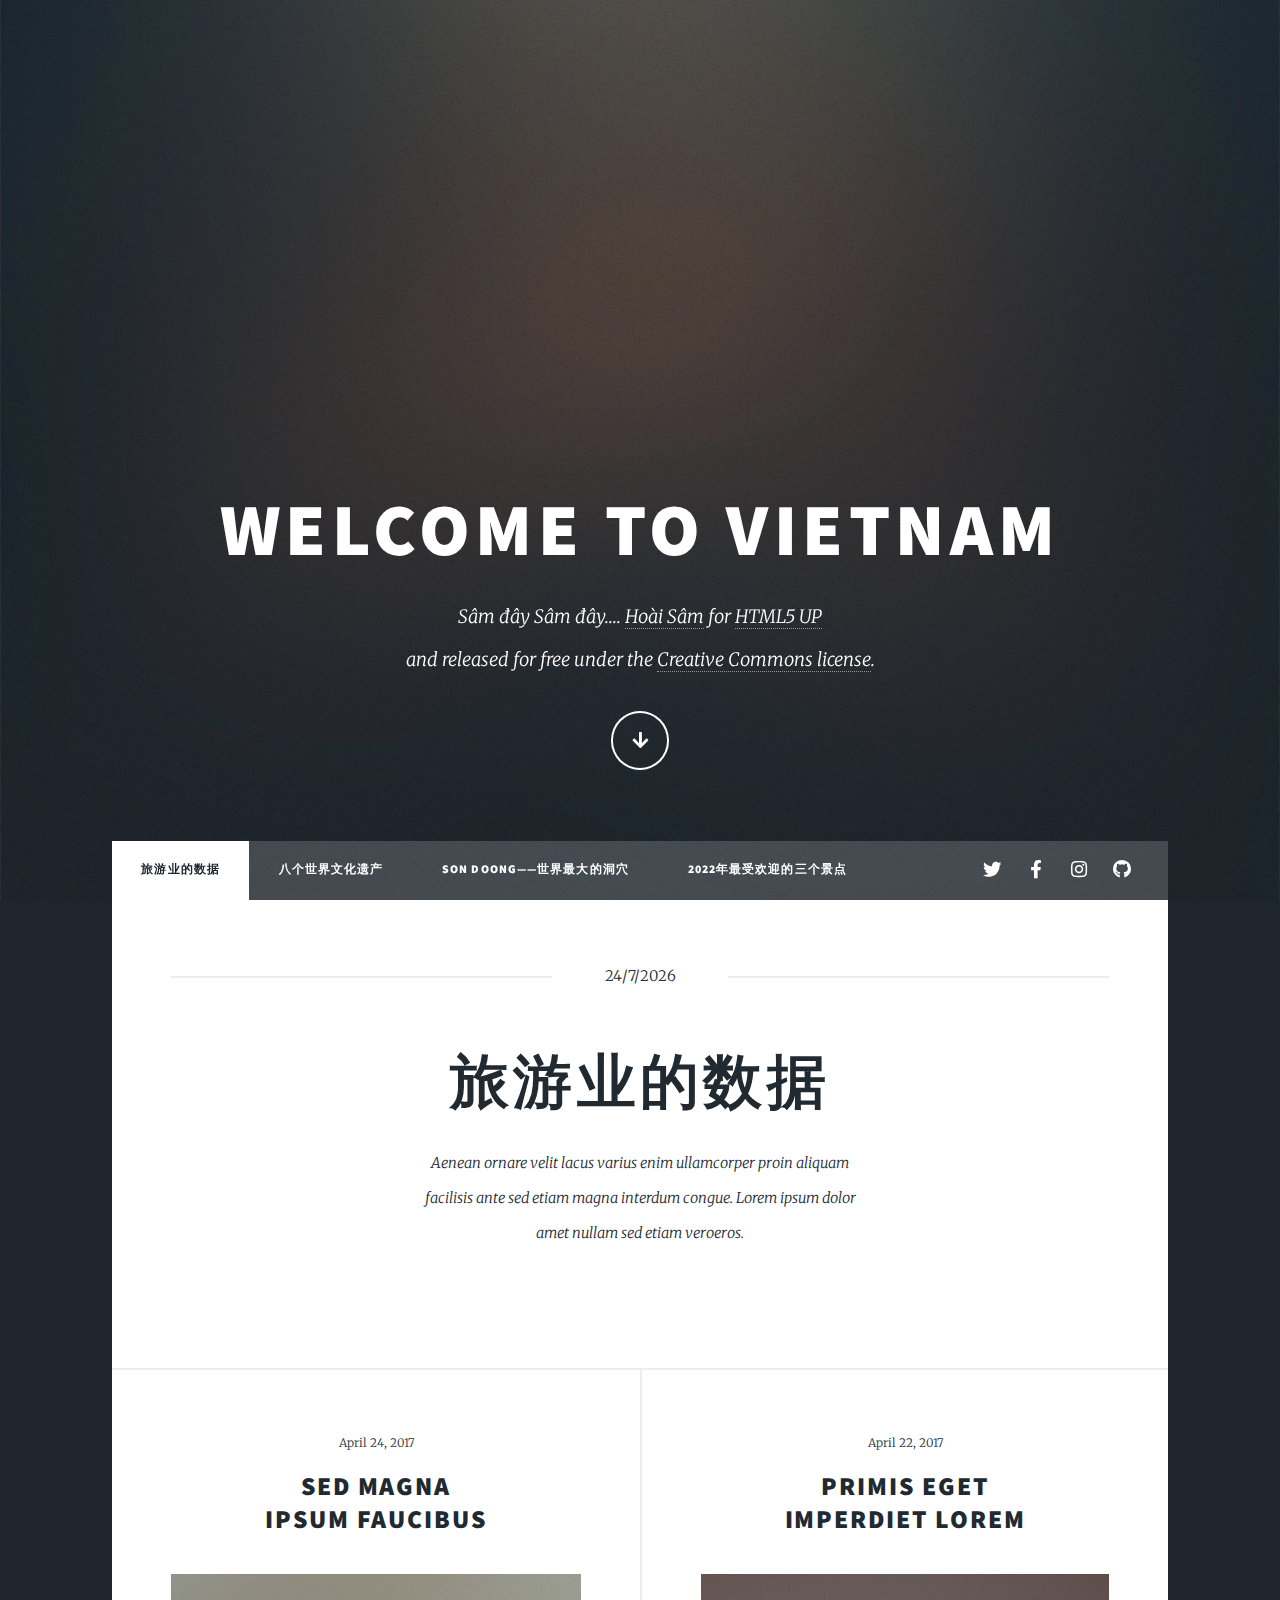
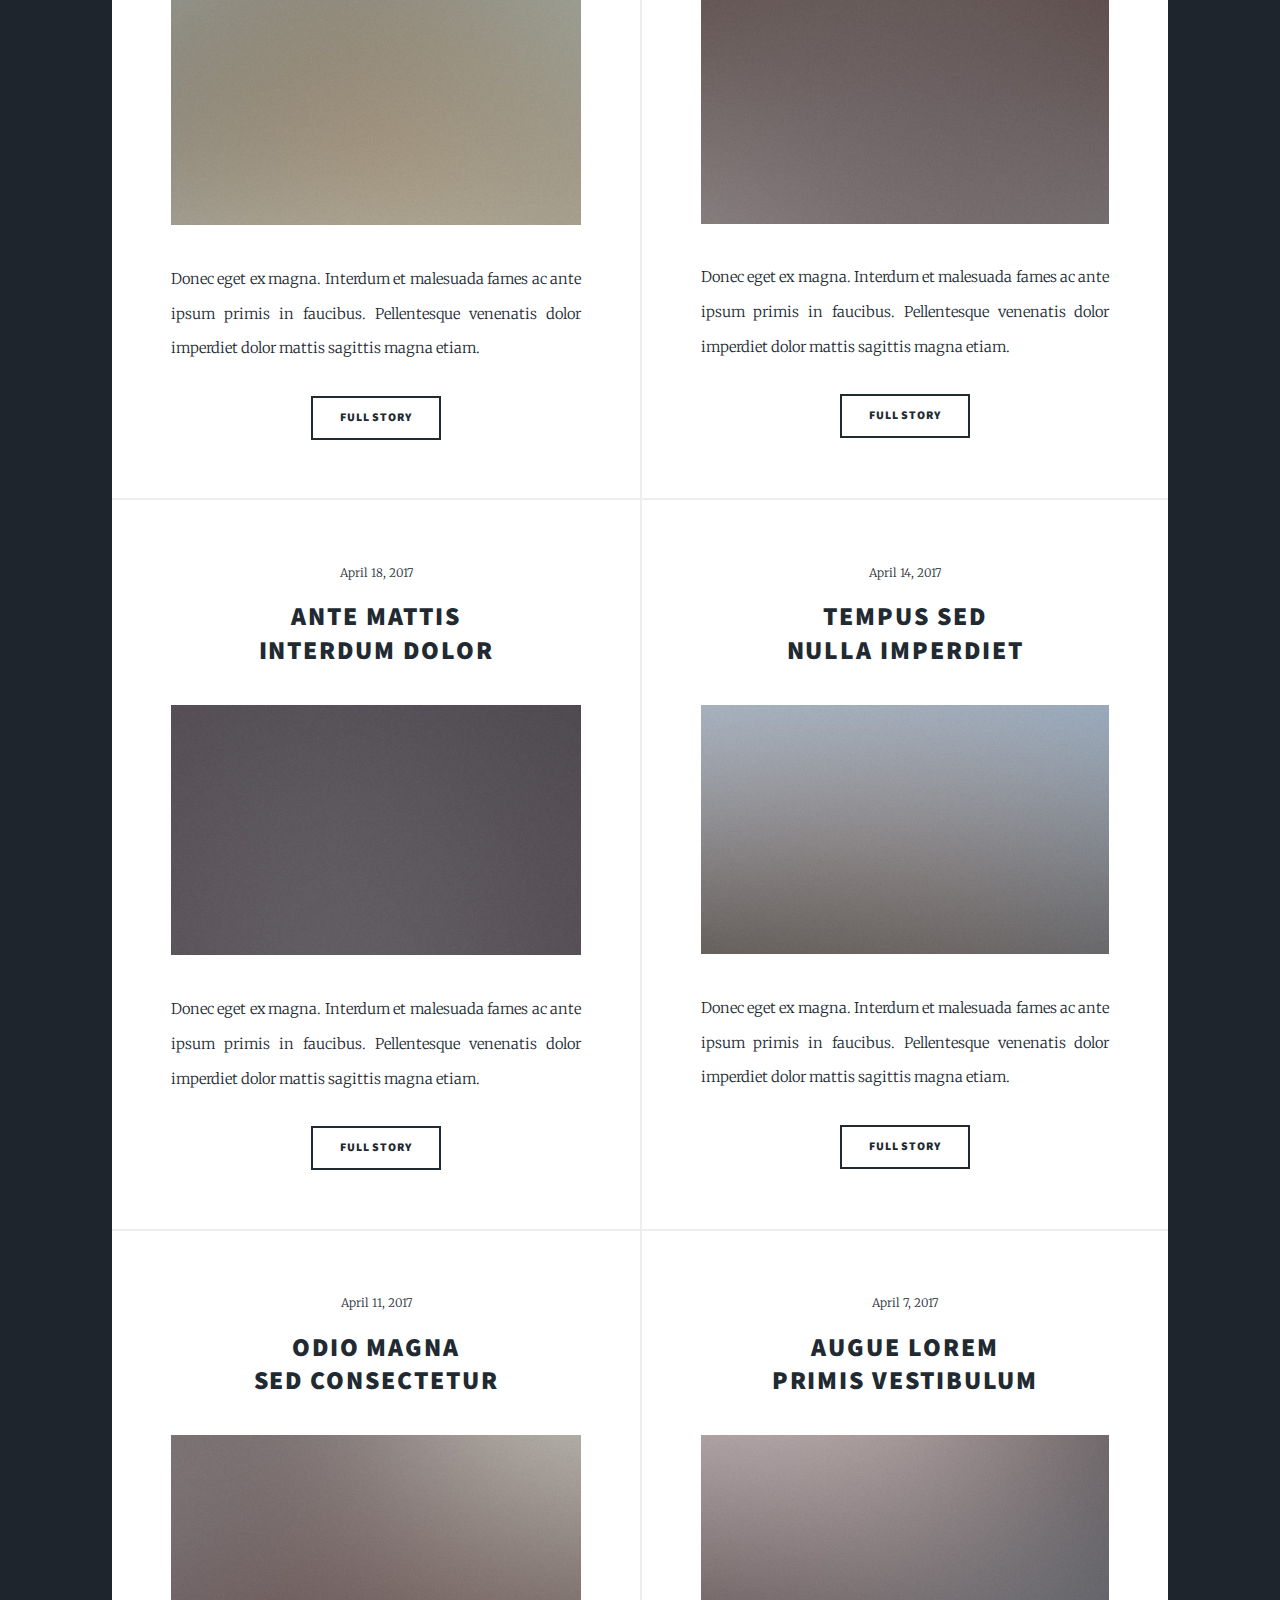
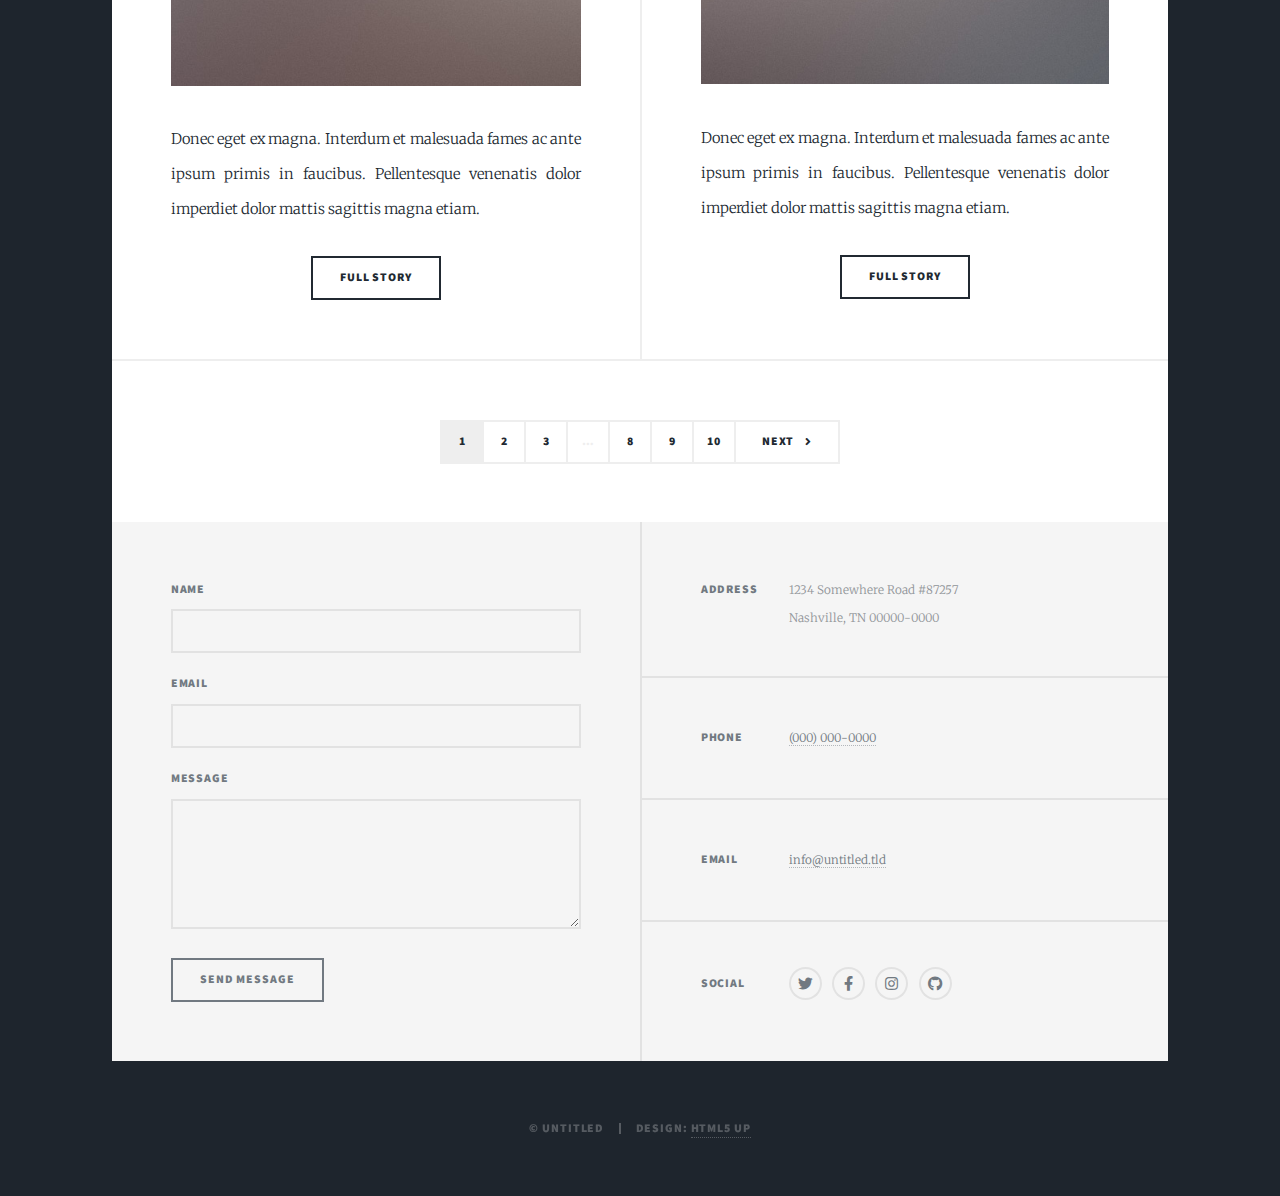
==== commit 09f66fe0: "Update index.html" ====
--- a/index.html
+++ b/index.html
@@ -54,7 +54,22 @@
 						<!-- Featured Post -->
 							<article class="post featured">
 								<header class="major">
-									<span class="date">April 25, 2017</span>
+									<span class="date"><div id="current-time"></div>
+									<script>
+									    var curDate = new Date();
+
+									    // Ngày hiện tại
+									    var curDay = curDate.getDate();
+
+									    // Tháng hiện tại
+									    var curMonth = curDate.getMonth() + 1;
+
+									    // Năm hiện tại
+									    var curYear = curDate.getFullYear();
+
+									    // Gán vào thẻ HTML
+									    document.getElementById('current-time').innerHTML = curDay + "/" + curMonth + "/" + curYear;
+									</script></span>
 									<h2><a href="#">旅游业的数据<br /></a></h2>
 									<p>Aenean ornare velit lacus varius enim ullamcorper proin aliquam<br />
 									facilisis ante sed etiam magna interdum congue. Lorem ipsum dolor<br />
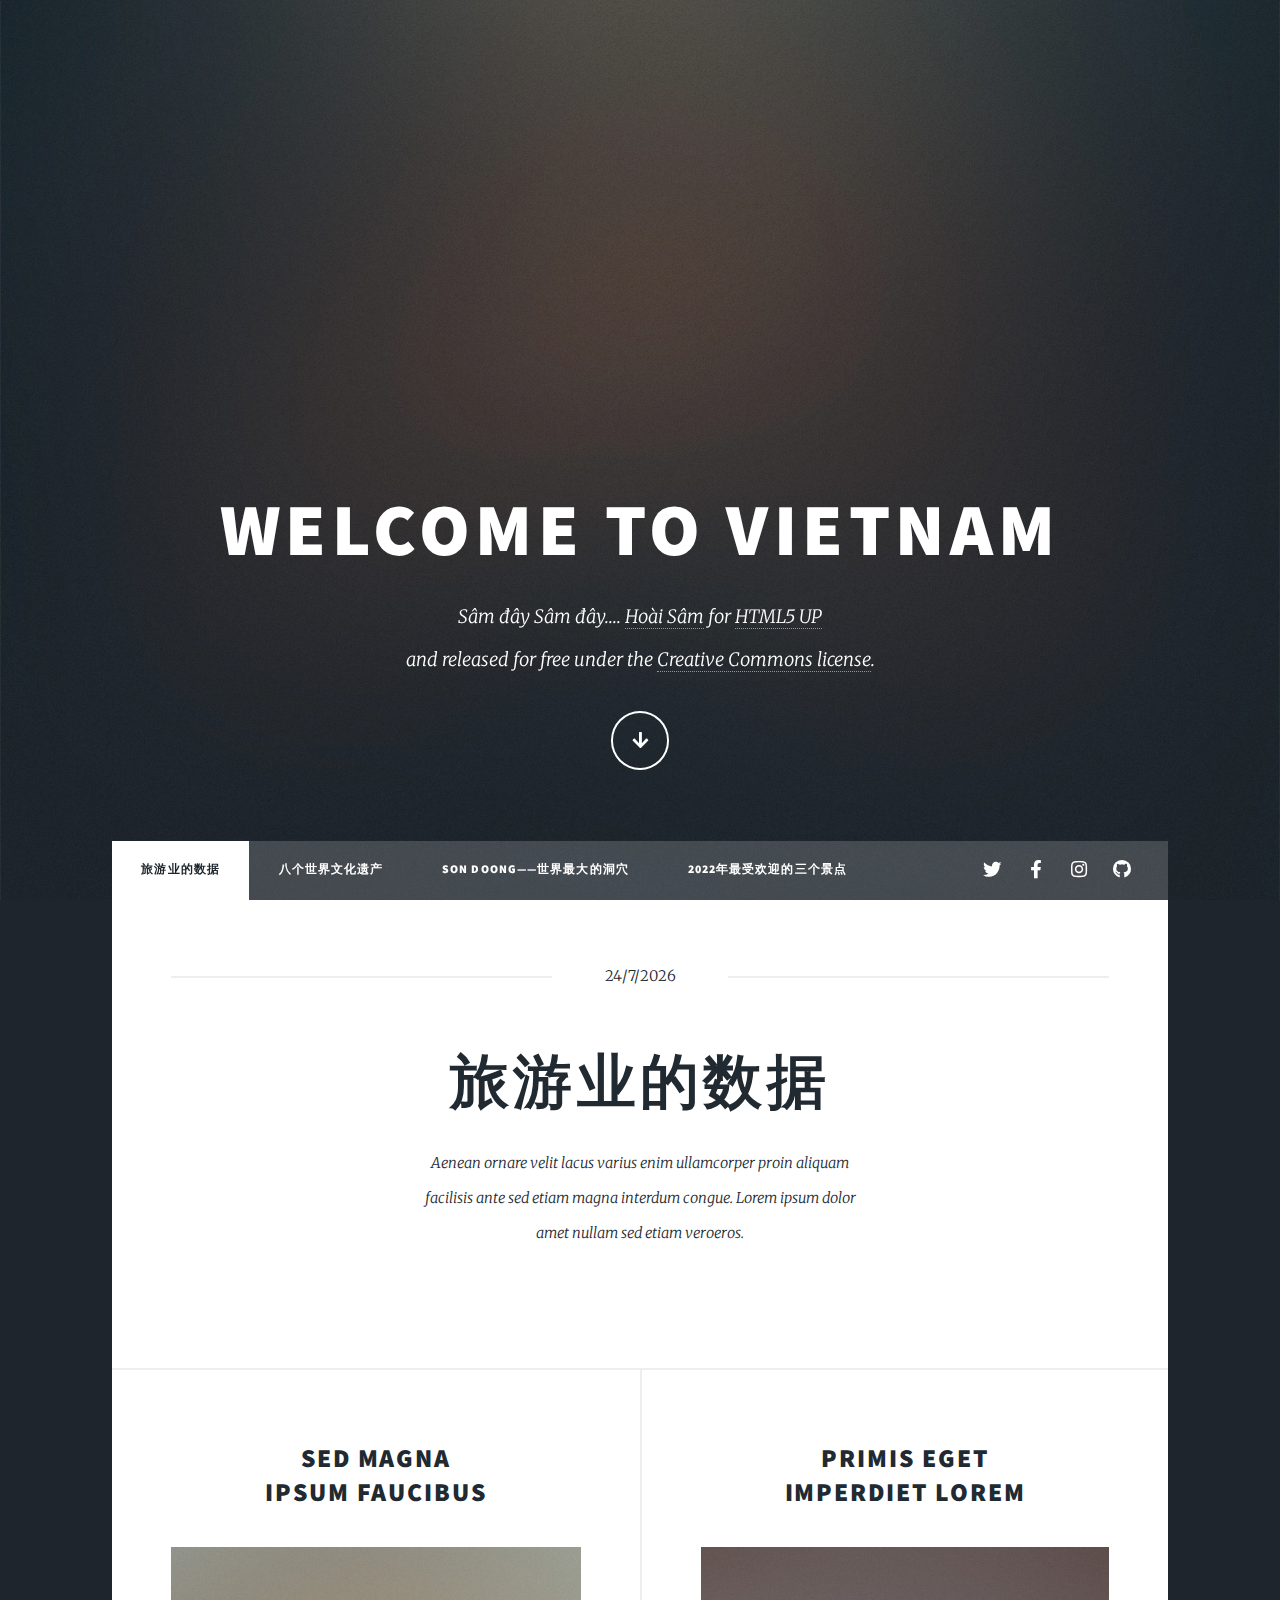
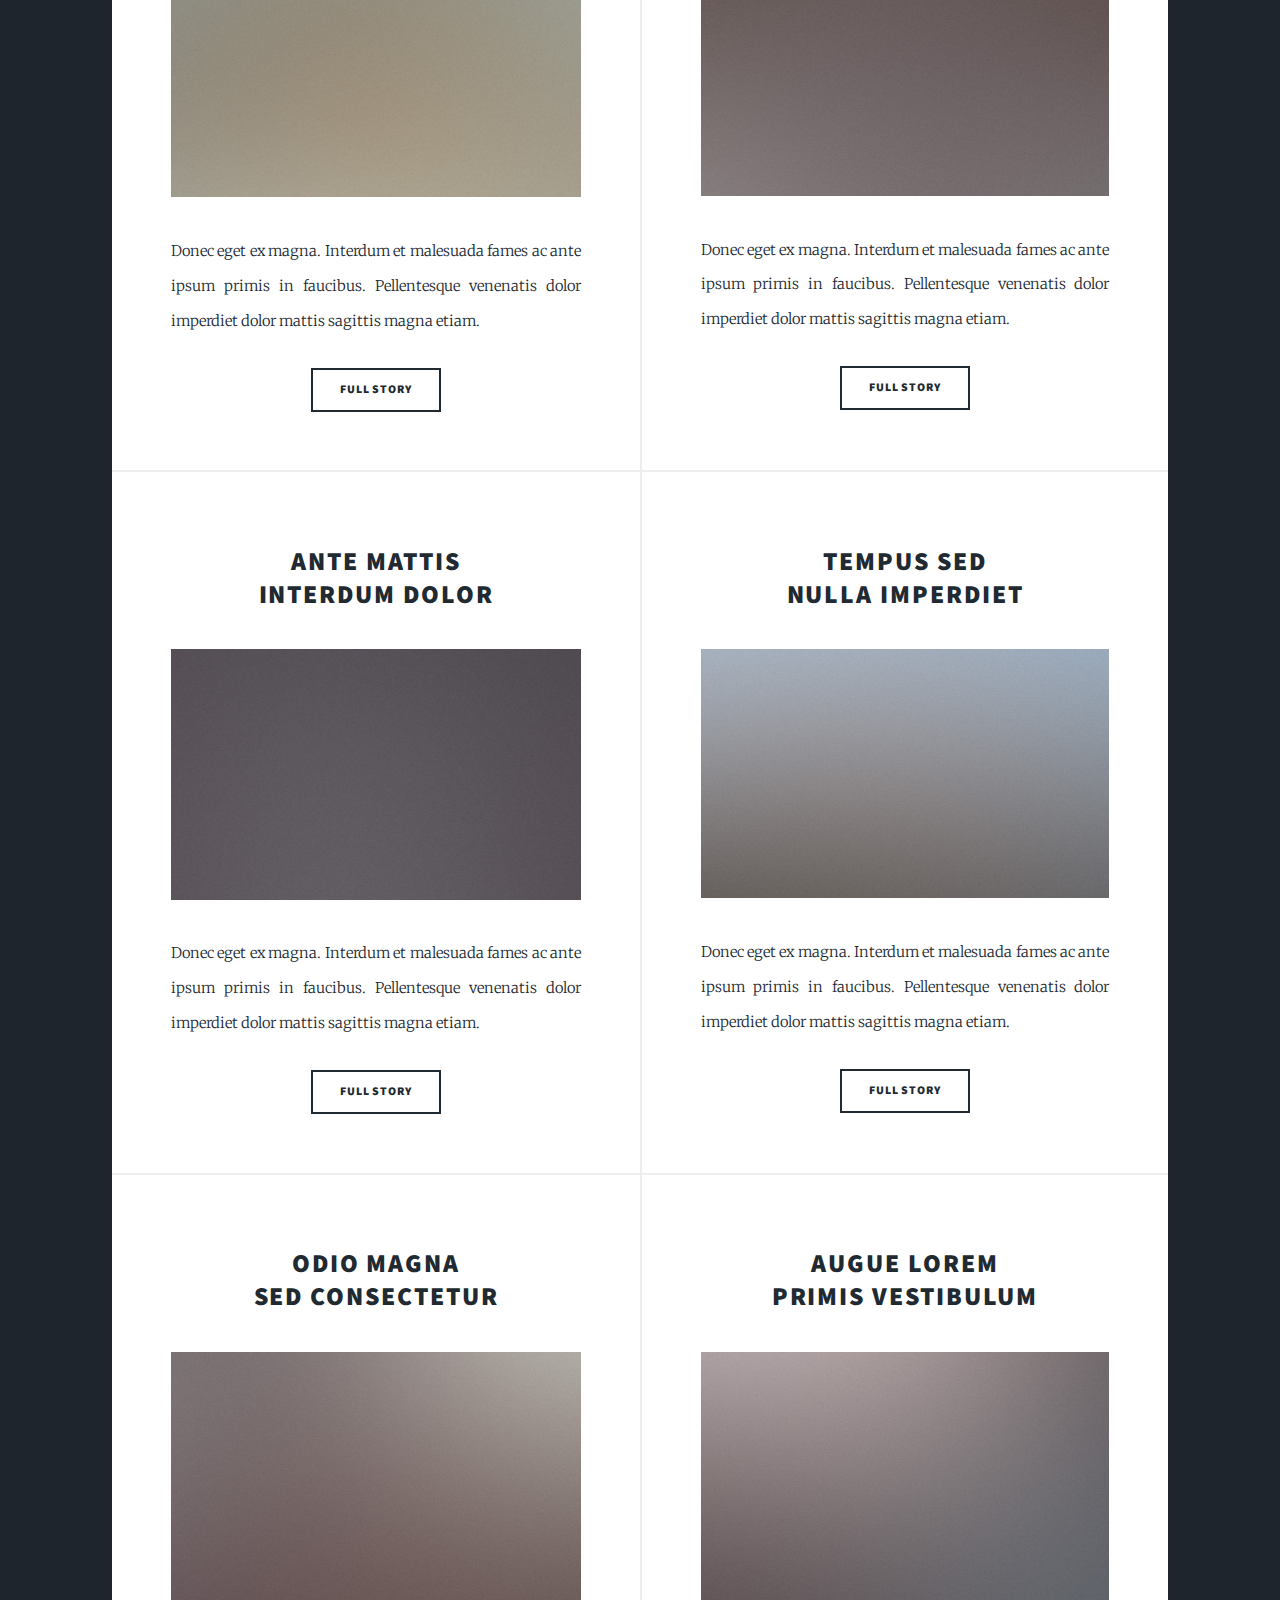
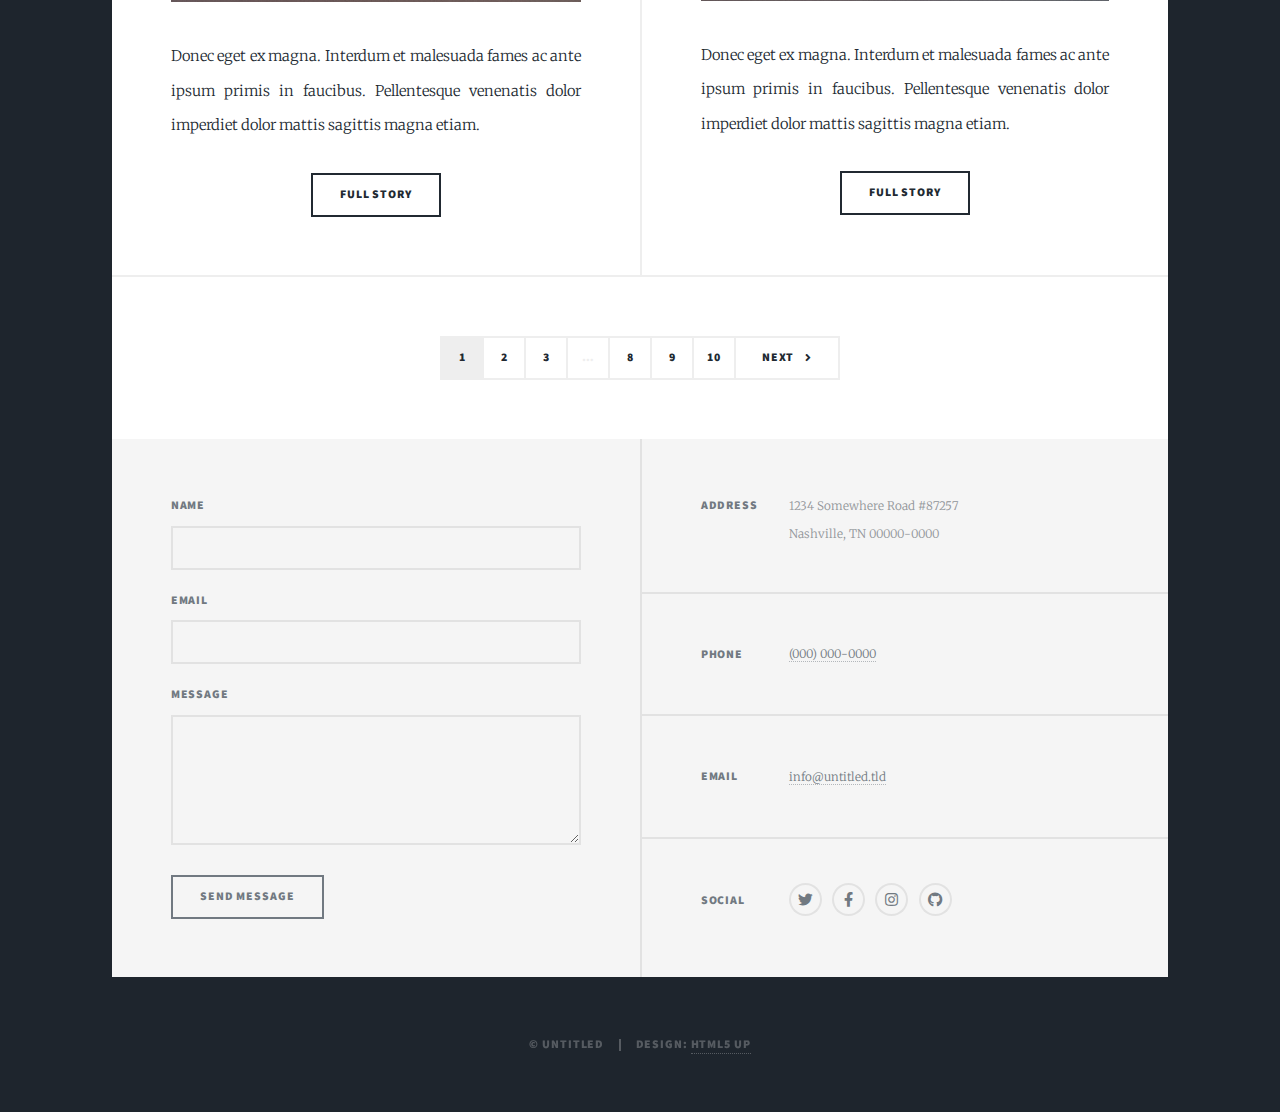
==== commit d40b7876: "Update index.html" ====
--- a/index.html
+++ b/index.html
@@ -44,7 +44,7 @@
 							<li><a href="#" class="icon brands fa-twitter"><span class="label">Twitter</span></a></li>
 							<li><a href="#" class="icon brands fa-facebook-f"><span class="label">Facebook</span></a></li>
 							<li><a href="#" class="icon brands fa-instagram"><span class="label">Instagram</span></a></li>
-							<li><a href="#" class="icon brands fa-github"><span class="label">GitHub</span></a></li>
+							<li><a href="https://github.com/hoaisam97" class="icon brands fa-github"><span class="label">GitHub</span></a></li>
 						</ul>
 					</nav>
 
@@ -86,7 +86,22 @@
 							<section class="posts">
 								<article>
 									<header>
-										<span class="date">April 24, 2017</span>
+										<span class="date"><div id="current-time"></div>
+									<script>
+									    var curDate = new Date();
+
+									    // Ngày hiện tại
+									    var curDay = curDate.getDate();
+
+									    // Tháng hiện tại
+									    var curMonth = curDate.getMonth() + 1;
+
+									    // Năm hiện tại
+									    var curYear = curDate.getFullYear();
+
+									    // Gán vào thẻ HTML
+									    document.getElementById('current-time').innerHTML = curDay + "/" + curMonth + "/" + curYear;
+									</script></span>
 										<h2><a href="#">Sed magna<br />
 										ipsum faucibus</a></h2>
 									</header>
@@ -98,7 +113,22 @@
 								</article>
 								<article>
 									<header>
-										<span class="date">April 22, 2017</span>
+										<span class="date"><div id="current-time"></div>
+									<script>
+									    var curDate = new Date();
+
+									    // Ngày hiện tại
+									    var curDay = curDate.getDate();
+
+									    // Tháng hiện tại
+									    var curMonth = curDate.getMonth() + 1;
+
+									    // Năm hiện tại
+									    var curYear = curDate.getFullYear();
+
+									    // Gán vào thẻ HTML
+									    document.getElementById('current-time').innerHTML = curDay + "/" + curMonth + "/" + curYear;
+									</script></span>
 										<h2><a href="#">Primis eget<br />
 										imperdiet lorem</a></h2>
 									</header>
@@ -110,7 +140,22 @@
 								</article>
 								<article>
 									<header>
-										<span class="date">April 18, 2017</span>
+										<span class="date"><div id="current-time"></div>
+									<script>
+									    var curDate = new Date();
+
+									    // Ngày hiện tại
+									    var curDay = curDate.getDate();
+
+									    // Tháng hiện tại
+									    var curMonth = curDate.getMonth() + 1;
+
+									    // Năm hiện tại
+									    var curYear = curDate.getFullYear();
+
+									    // Gán vào thẻ HTML
+									    document.getElementById('current-time').innerHTML = curDay + "/" + curMonth + "/" + curYear;
+									</script></span>
 										<h2><a href="#">Ante mattis<br />
 										interdum dolor</a></h2>
 									</header>
@@ -122,7 +167,22 @@
 								</article>
 								<article>
 									<header>
-										<span class="date">April 14, 2017</span>
+										<span class="date"><div id="current-time"></div>
+									<script>
+									    var curDate = new Date();
+
+									    // Ngày hiện tại
+									    var curDay = curDate.getDate();
+
+									    // Tháng hiện tại
+									    var curMonth = curDate.getMonth() + 1;
+
+									    // Năm hiện tại
+									    var curYear = curDate.getFullYear();
+
+									    // Gán vào thẻ HTML
+									    document.getElementById('current-time').innerHTML = curDay + "/" + curMonth + "/" + curYear;
+									</script></span>
 										<h2><a href="#">Tempus sed<br />
 										nulla imperdiet</a></h2>
 									</header>
@@ -134,7 +194,22 @@
 								</article>
 								<article>
 									<header>
-										<span class="date">April 11, 2017</span>
+										<span class="date"><div id="current-time"></div>
+									<script>
+									    var curDate = new Date();
+
+									    // Ngày hiện tại
+									    var curDay = curDate.getDate();
+
+									    // Tháng hiện tại
+									    var curMonth = curDate.getMonth() + 1;
+
+									    // Năm hiện tại
+									    var curYear = curDate.getFullYear();
+
+									    // Gán vào thẻ HTML
+									    document.getElementById('current-time').innerHTML = curDay + "/" + curMonth + "/" + curYear;
+									</script></span>
 										<h2><a href="#">Odio magna<br />
 										sed consectetur</a></h2>
 									</header>
@@ -146,7 +221,22 @@
 								</article>
 								<article>
 									<header>
-										<span class="date">April 7, 2017</span>
+										<span class="date"><div id="current-time"></div>
+									<script>
+									    var curDate = new Date();
+
+									    // Ngày hiện tại
+									    var curDay = curDate.getDate();
+
+									    // Tháng hiện tại
+									    var curMonth = curDate.getMonth() + 1;
+
+									    // Năm hiện tại
+									    var curYear = curDate.getFullYear();
+
+									    // Gán vào thẻ HTML
+									    document.getElementById('current-time').innerHTML = curDay + "/" + curMonth + "/" + curYear;
+									</script></span>
 										<h2><a href="#">Augue lorem<br />
 										primis vestibulum</a></h2>
 									</header>
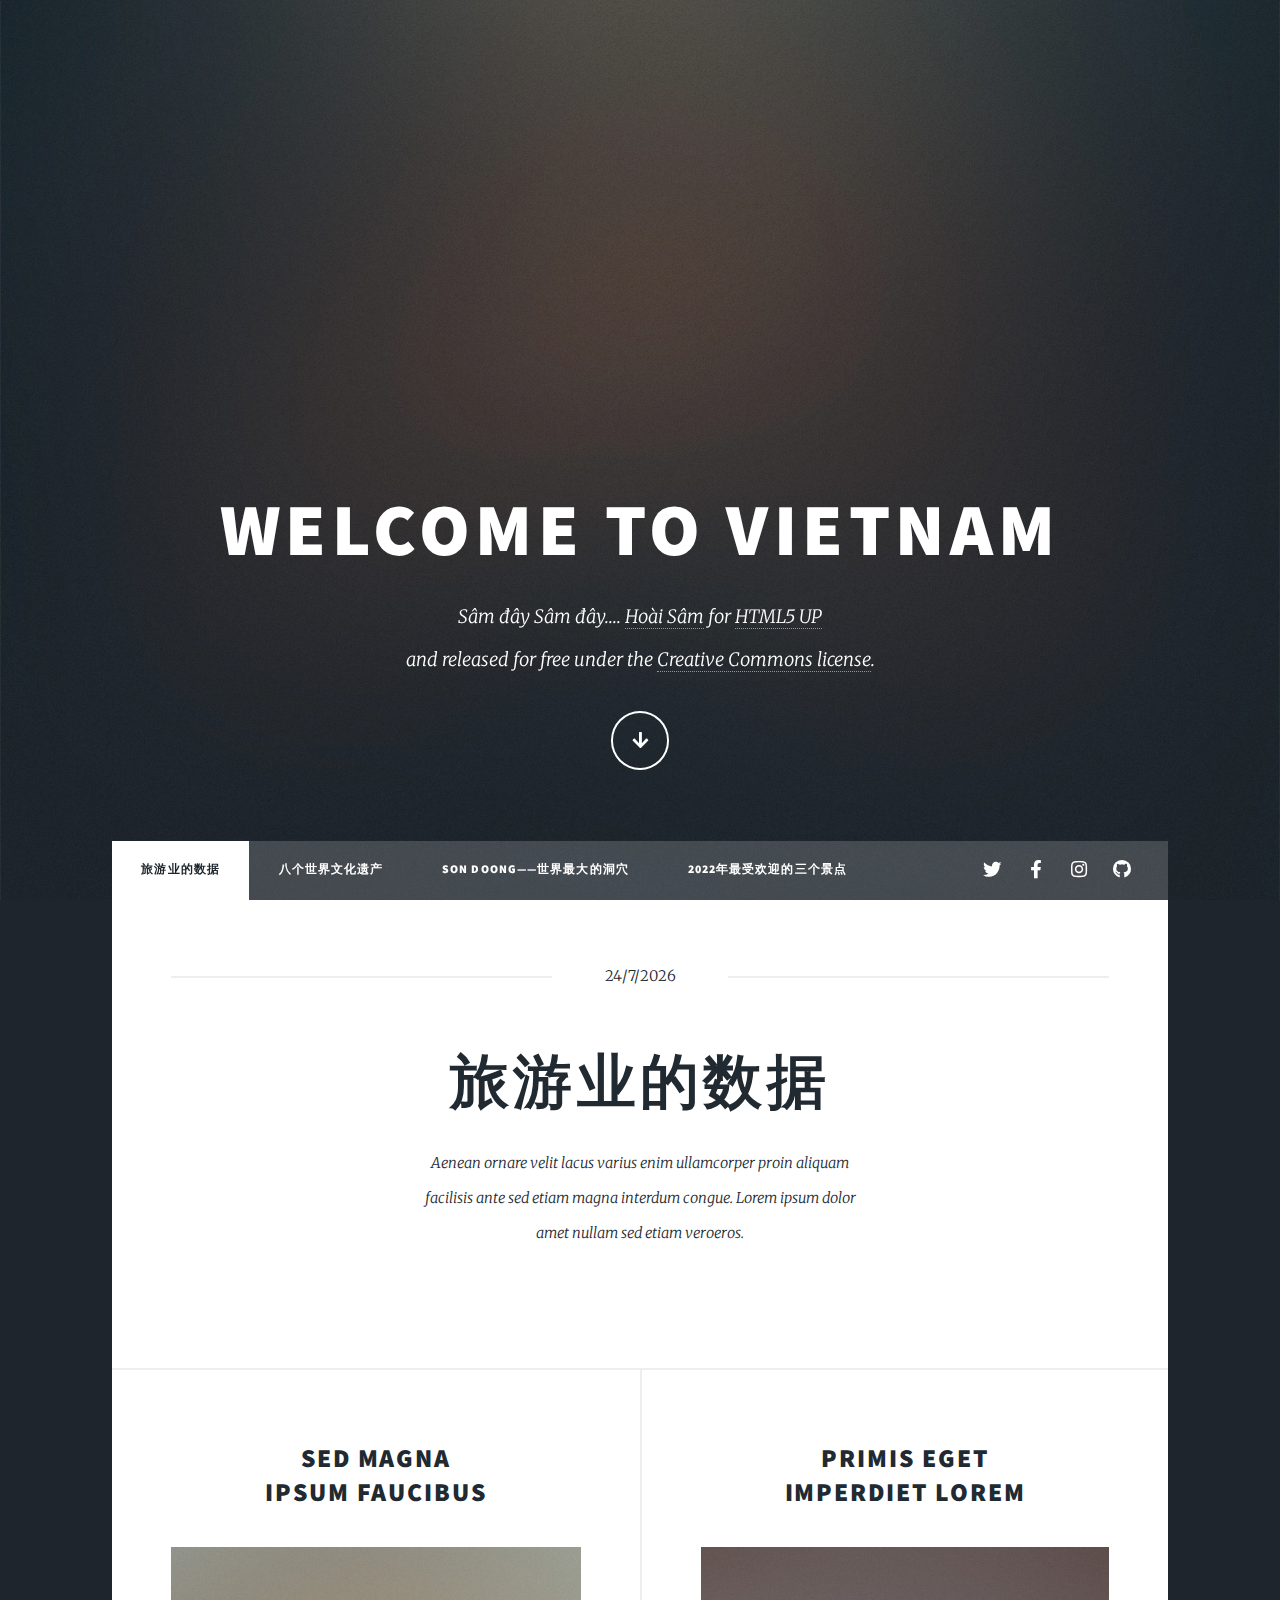
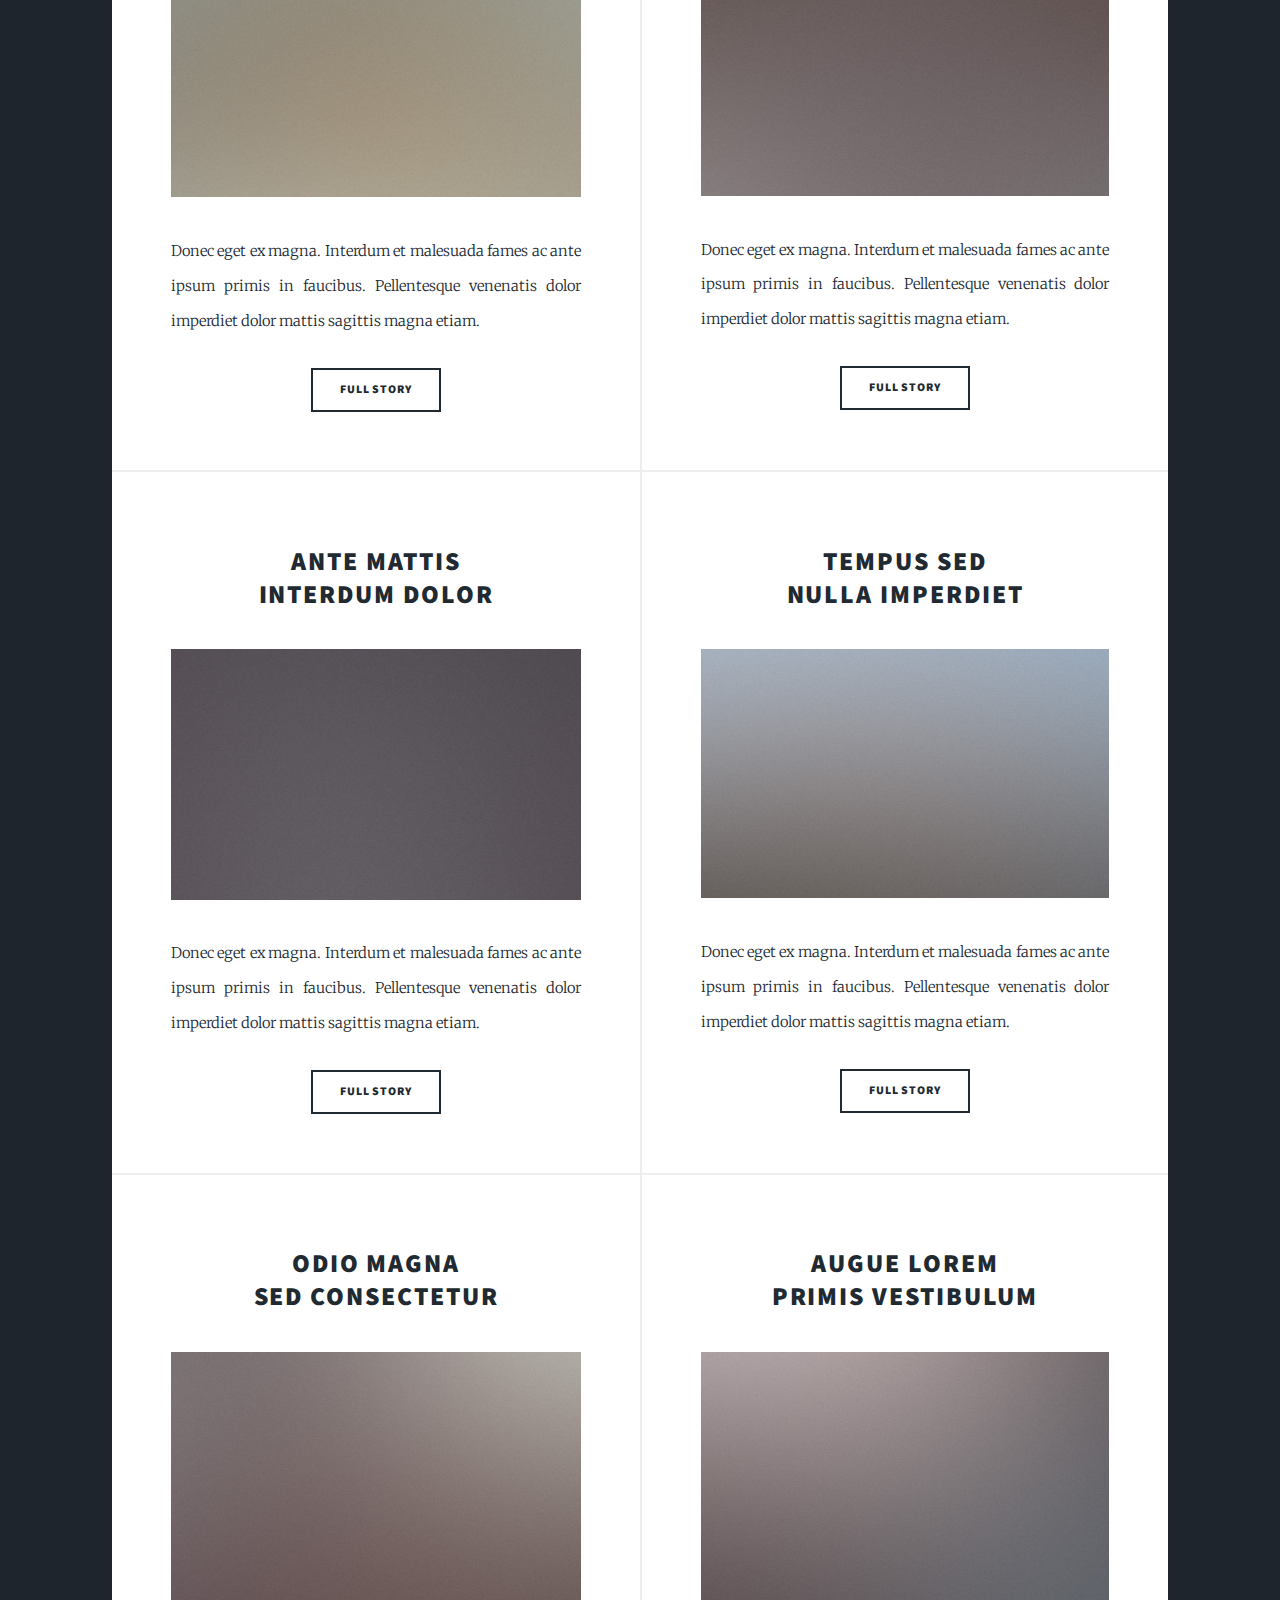
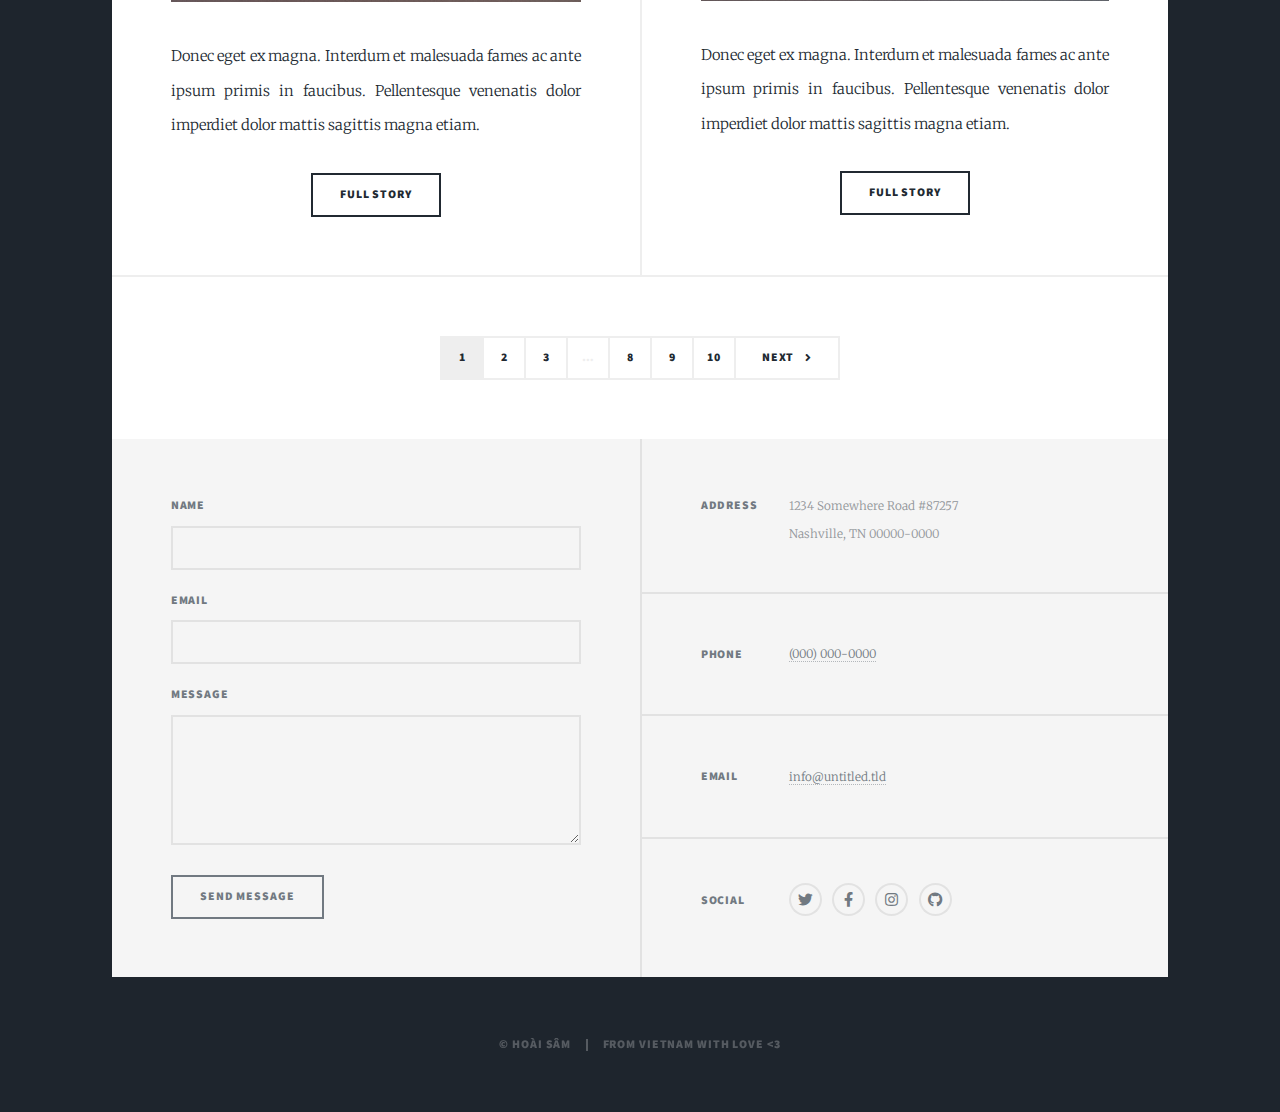
==== commit ef5a7427: "Update index.html" ====
--- a/index.html
+++ b/index.html
@@ -316,7 +316,7 @@
 
 				<!-- Copyright -->
 					<div id="copyright">
-						<ul><li>&copy; Untitled</li><li>Design: <a href="https://html5up.net">HTML5 UP</a></li></ul>
+						<ul><li>&copy; Hoài Sâm</li><li>From VietNam With Love <3</li></ul>
 					</div>
 
 			</div>
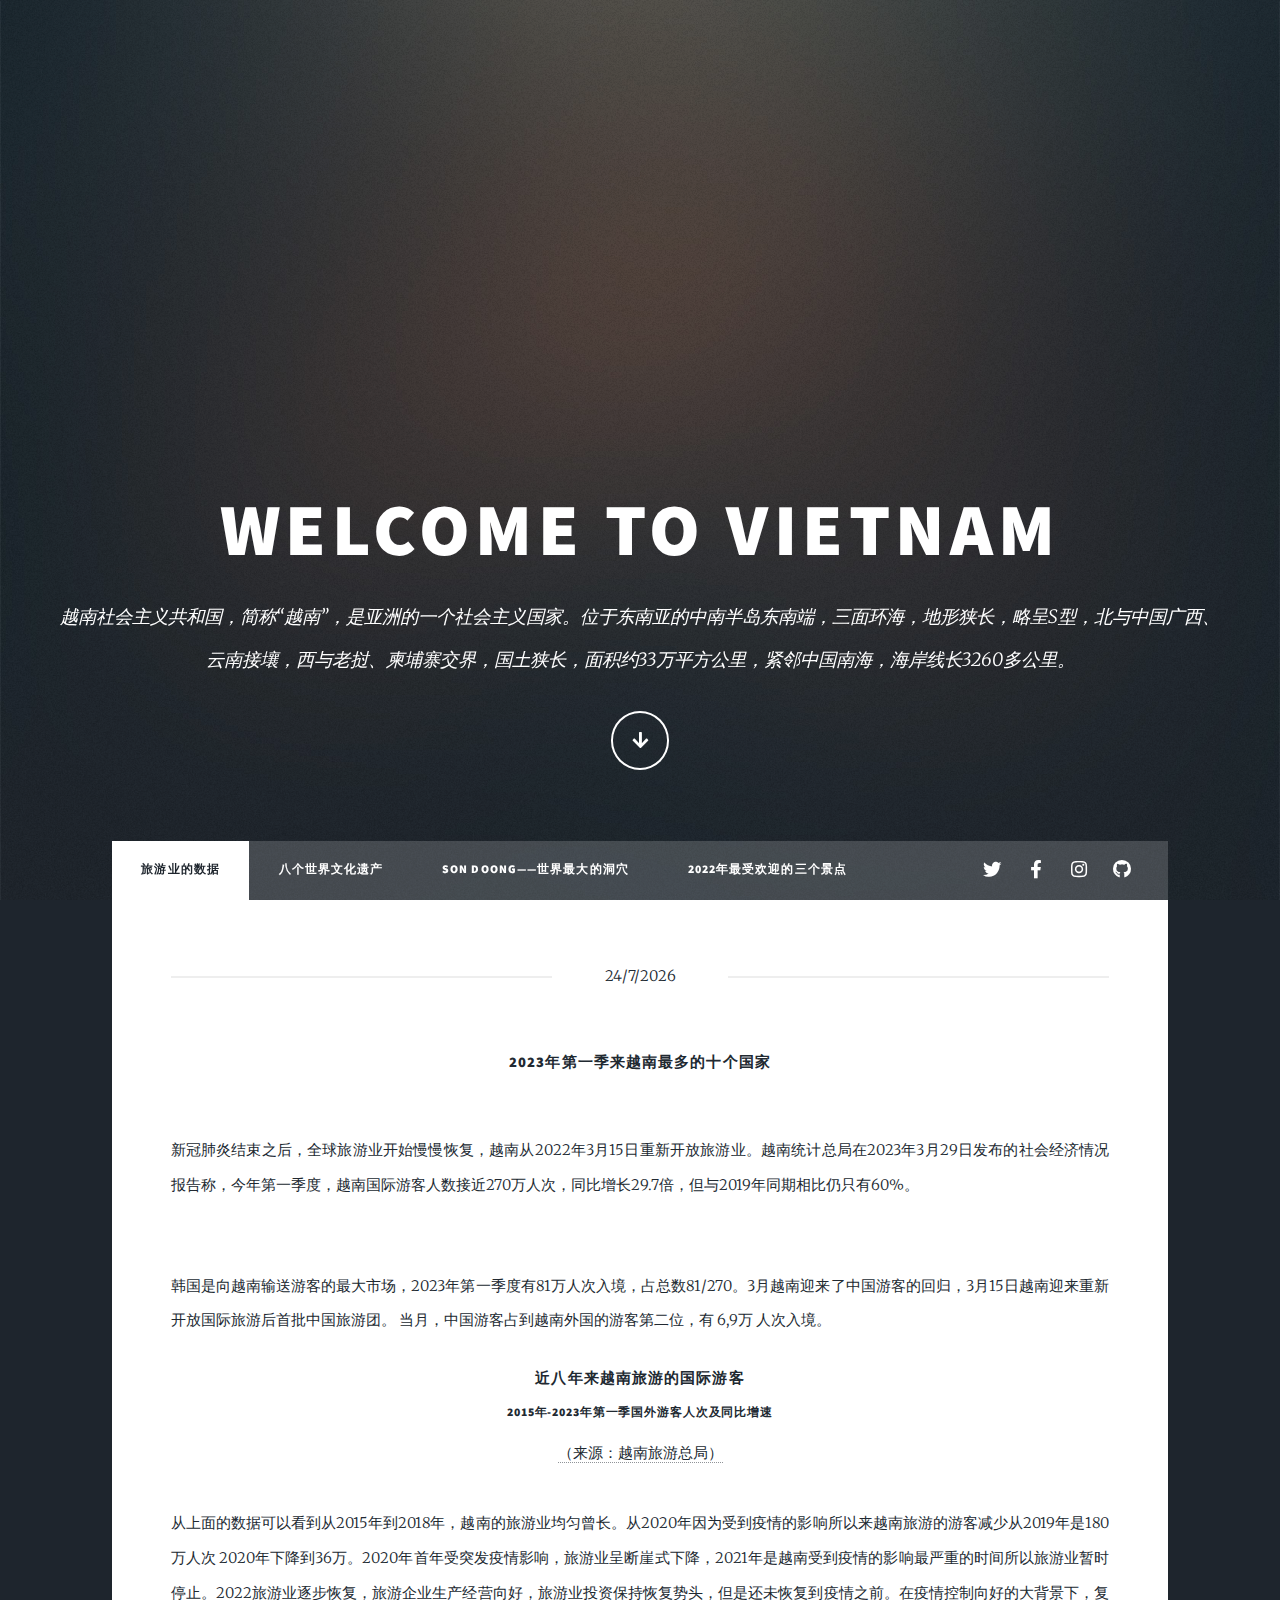
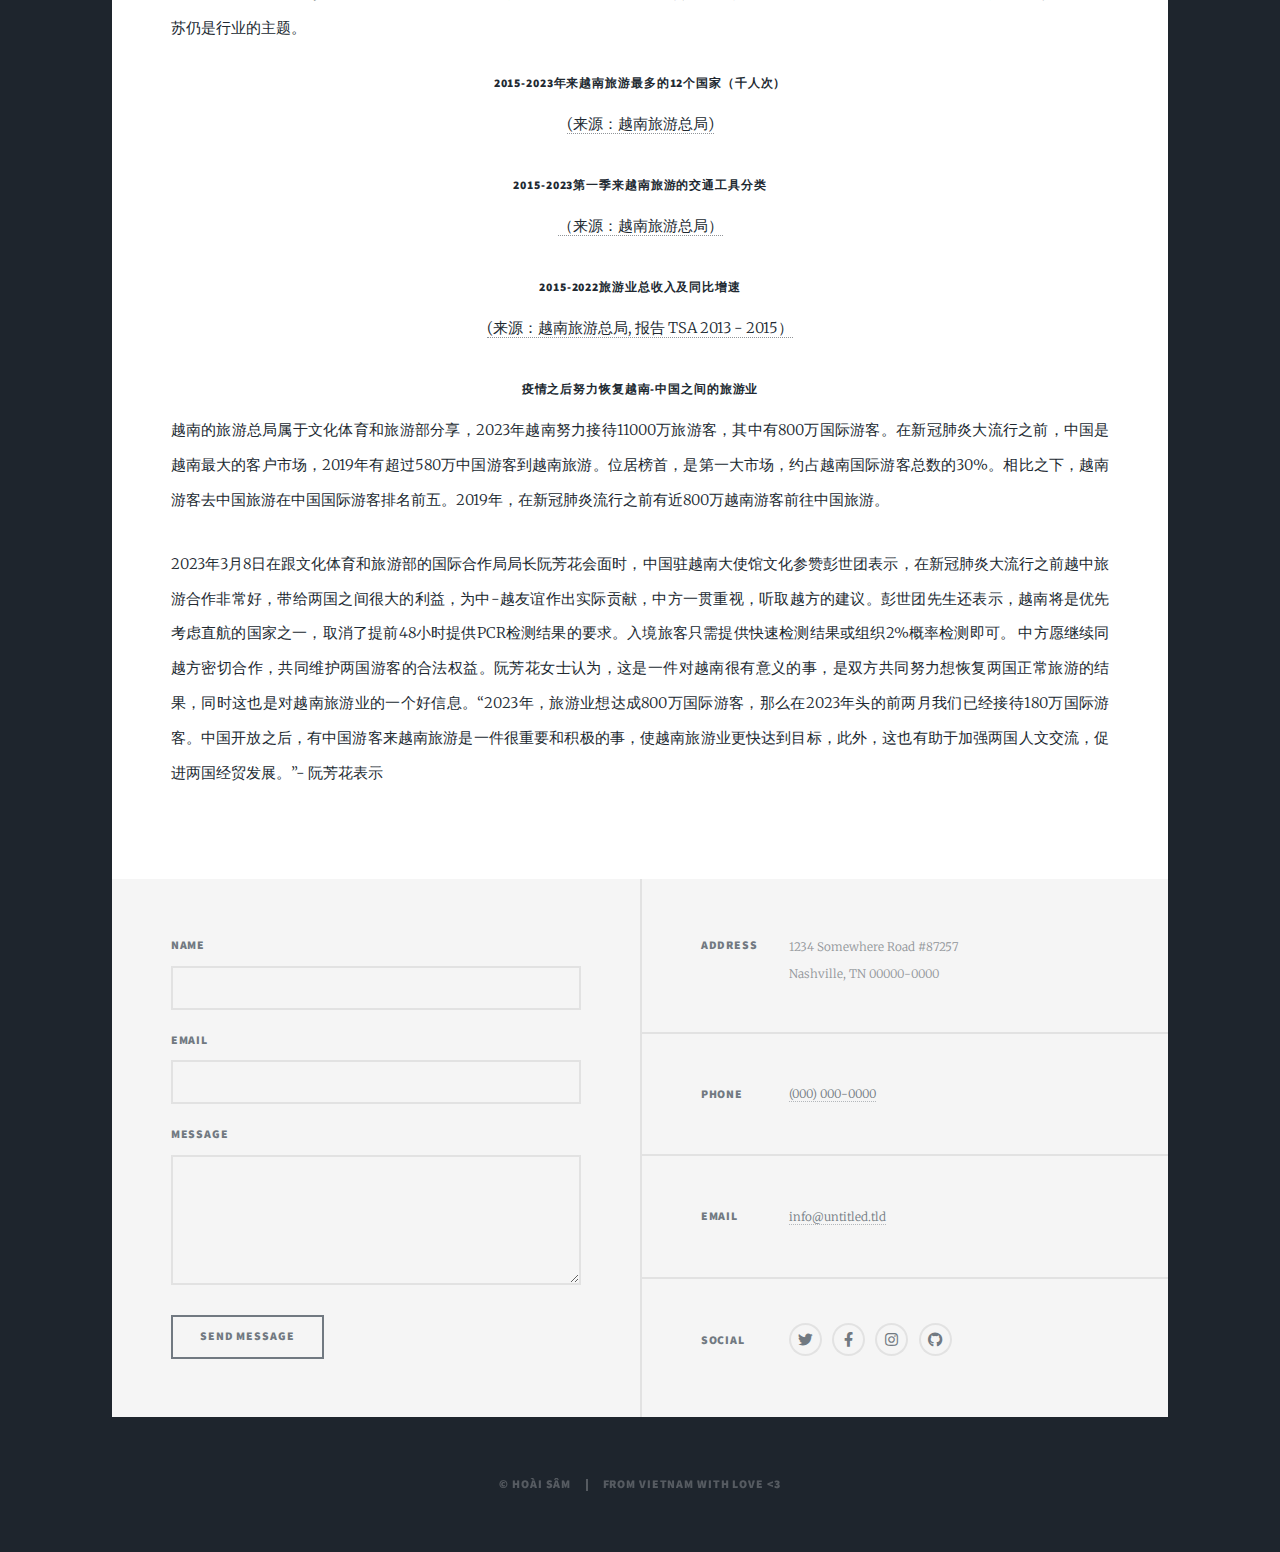
==== commit 43970e58: "Add files via upload" ====
--- a/index.html
+++ b/index.html
@@ -1,8 +1,5 @@
 <!DOCTYPE HTML>
-<!--
-	Massively by HTML5 UP
-	html5up.net | @ajlkn
-	Free for personal and commercial use under the CCA 3.0 license (html5up.net/license)
+<!--	
 -->
 <html>
 	<head>
@@ -20,8 +17,7 @@
 				<!-- Intro -->
 					<div id="intro">
 						<h1>WELCOME TO VIETNAM</h1>
-						<p>Sâm đây Sâm đây.... <a href="https://www.facebook.com/hoai.sam.58">Hoài Sâm</a> for <a href="https://html5up.net">HTML5 UP</a><br />
-						and released for free under the <a href="https://html5up.net/license">Creative Commons license</a>.</p>
+						<p>越南社会主义共和国，简称“越南”，是亚洲的一个社会主义国家。位于东南亚的中南半岛东南端，三面环海，地形狭长，略呈S型，北与中国广西、云南接壤，西与老挝、柬埔寨交界，国土狭长，面积约33万平方公里，紧邻中国南海，海岸线长3260多公里。</p>
 						<ul class="actions">
 							<li><a href="#header" class="button icon solid solo fa-arrow-down scrolly">Continue</a></li>
 						</ul>
@@ -36,9 +32,9 @@
 					<nav id="nav">
 						<ul class="links">
 							<li class="active"><a href="index.html">旅游业的数据</a></li>
-							<li><a href="generic.html">八个世界文化遗产</a></li>
-							<li><a href="elements.html">Son Doong——世界最大的洞穴</a></li>
-							<li><a href="generic.html">2022年最受欢迎的三个景点</a></li>
+							<li><a href="unesco.html">八个世界文化遗产</a></li>
+							<li><a href="sondoong.html">Son Doong——世界最大的洞穴</a></li>
+							<li><a href="dulich.html">2022年最受欢迎的三个景点</a></li>
 						</ul>
 						<ul class="icons">
 							<li><a href="#" class="icon brands fa-twitter"><span class="label">Twitter</span></a></li>
@@ -70,199 +66,35 @@
 									    // Gán vào thẻ HTML
 									    document.getElementById('current-time').innerHTML = curDay + "/" + curMonth + "/" + curYear;
 									</script></span>
-									<h2><a href="#">旅游业的数据<br /></a></h2>
-									<p>Aenean ornare velit lacus varius enim ullamcorper proin aliquam<br />
-									facilisis ante sed etiam magna interdum congue. Lorem ipsum dolor<br />
-									amet nullam sed etiam veroeros.</p>
+									<h4><a>2023年第一季来越南最多的十个国家<br /></a></h4>
+									
 								</header>
+								<p>新冠肺炎结束之后，全球旅游业开始慢慢恢复，越南从2022年3月15日重新开放旅游业。越南统计总局在2023年3月29日发布的社会经济情况报告称，今年第一季度，越南国际游客人数接近270万人次，同比增长29.7倍，但与2019年同期相比仍只有60%。</p>
+								<div><a class="image fit"><img src="images/solieu.jpg" alt="" /></a></div>
+								<p>韩国是向越南输送游客的最大市场，2023年第一季度有81万人次入境，占总数81/270。3月越南迎来了中国游客的回归，3月15日越南迎来重新开放国际旅游后首批中国旅游团。 当月，中国游客占到越南外国的游客第二位，有 6,9万 人次入境。 </p>
+								<h4><a>近八年来越南旅游的国际游客<br /></a></h4>
+								<h6><a>2015年-2023年第一季国外游客人次及同比增速</a></h6>
 								<div class="flourish-embed flourish-chart" data-src="visualisation/13915076"><script src="https://public.flourish.studio/resources/embed.js"></script></div>
-					<div class="flourish-embed flourish-bar-chart-race" data-src="visualisation/13909252"><script src="https://public.flourish.studio/resources/embed.js"></script></div>
-					<div class="flourish-embed flourish-chart" data-src="visualisation/13915092"><script src="https://public.flourish.studio/resources/embed.js"></script></div>	
-					<div class="flourish-embed flourish-chart" data-src="visualisation/13915184"><script src="https://public.flourish.studio/resources/embed.js"></script></div>
-								
+								<h7><a>（来源：越南旅游总局）<br/></a></h7>
+								<br>
+								<p>从上面的数据可以看到从2015年到2018年，越南的旅游业均匀曾长。从2020年因为受到疫情的影响所以来越南旅游的游客减少从2019年是180万人次 2020年下降到36万。2020年首年受突发疫情影响，旅游业呈断崖式下降，2021年是越南受到疫情的影响最严重的时间所以旅游业暂时停止。2022旅游业逐步恢复，旅游企业生产经营向好，旅游业投资保持恢复势头，但是还未恢复到疫情之前。在疫情控制向好的大背景下，复苏仍是行业的主题。</p>
+								<h6><a>2015-2023年来越南旅游最多的12个国家（千人次）</a></h6>
+								<div class="flourish-embed flourish-bar-chart-race" data-src="visualisation/13909252"><script src="https://public.flourish.studio/resources/embed.js"></script></div>
+								<h7><a>(来源：越南旅游总局)<br/></a></h7>
+								<br>
+								<h6><a>2015-2023第一季来越南旅游的交通工具分类</a></h6>
+								<div class="flourish-embed flourish-chart" data-src="visualisation/13915092"><script src="https://public.flourish.studio/resources/embed.js"></script></div>
+								<h7><a>（来源：越南旅游总局）<br/></a></h7>
+								<br>
+								<h6><a>2015-2022旅游业总收入及同比增速</a></h6>
+								<div class="flourish-embed flourish-chart" data-src="visualisation/13915184"><script src="https://public.flourish.studio/resources/embed.js"></script></div>
+								<h7><a>(来源：越南旅游总局, 报告 TSA 2013 - 2015）<br/></a></h7>
+								<br>
+								<h6><a>疫情之后努力恢复越南-中国之间的旅游业</a></h6>
+								<p>越南的旅游总局属于文化体育和旅游部分享，2023年越南努力接待11000万旅游客，其中有800万国际游客。在新冠肺炎大流行之前，中国是越南最大的客户市场，2019年有超过580万中国游客到越南旅游。位居榜首，是第一大市场，约占越南国际游客总数的30%。相比之下，越南游客去中国旅游在中国国际游客排名前五。2019年，在新冠肺炎流行之前有近800万越南游客前往中国旅游。</p>
+								<p>2023年3月8日在跟文化体育和旅游部的国际合作局局长阮芳花会面时，中国驻越南大使馆文化参赞彭世团表示，在新冠肺炎大流行之前越中旅游合作非常好，带给两国之间很大的利益，为中-越友谊作出实际贡献，中方一贯重视，听取越方的建议。彭世团先生还表示，越南将是优先考虑直航的国家之一，取消了提前48小时提供PCR检测结果的要求。入境旅客只需提供快速检测结果或组织2%概率检测即可。 中方愿继续同越方密切合作，共同维护两国游客的合法权益。阮芳花女士认为，这是一件对越南很有意义的事，是双方共同努力想恢复两国正常旅游的结果，同时这也是对越南旅游业的一个好信息。“2023年，旅游业想达成800万国际游客，那么在2023年头的前两月我们已经接待180万国际游客。中国开放之后，有中国游客来越南旅游是一件很重要和积极的事，使越南旅游业更快达到目标，此外，这也有助于加强两国人文交流，促进两国经贸发展。”- 阮芳花表示 </p>
 							</article>
-
-						<!-- Posts -->
-							<section class="posts">
-								<article>
-									<header>
-										<span class="date"><div id="current-time"></div>
-									<script>
-									    var curDate = new Date();
-
-									    // Ngày hiện tại
-									    var curDay = curDate.getDate();
-
-									    // Tháng hiện tại
-									    var curMonth = curDate.getMonth() + 1;
-
-									    // Năm hiện tại
-									    var curYear = curDate.getFullYear();
-
-									    // Gán vào thẻ HTML
-									    document.getElementById('current-time').innerHTML = curDay + "/" + curMonth + "/" + curYear;
-									</script></span>
-										<h2><a href="#">Sed magna<br />
-										ipsum faucibus</a></h2>
-									</header>
-									<a href="#" class="image fit"><img src="images/pic02.jpg" alt="" /></a>
-									<p>Donec eget ex magna. Interdum et malesuada fames ac ante ipsum primis in faucibus. Pellentesque venenatis dolor imperdiet dolor mattis sagittis magna etiam.</p>
-									<ul class="actions special">
-										<li><a href="#" class="button">Full Story</a></li>
-									</ul>
-								</article>
-								<article>
-									<header>
-										<span class="date"><div id="current-time"></div>
-									<script>
-									    var curDate = new Date();
-
-									    // Ngày hiện tại
-									    var curDay = curDate.getDate();
-
-									    // Tháng hiện tại
-									    var curMonth = curDate.getMonth() + 1;
-
-									    // Năm hiện tại
-									    var curYear = curDate.getFullYear();
-
-									    // Gán vào thẻ HTML
-									    document.getElementById('current-time').innerHTML = curDay + "/" + curMonth + "/" + curYear;
-									</script></span>
-										<h2><a href="#">Primis eget<br />
-										imperdiet lorem</a></h2>
-									</header>
-									<a href="#" class="image fit"><img src="images/pic03.jpg" alt="" /></a>
-									<p>Donec eget ex magna. Interdum et malesuada fames ac ante ipsum primis in faucibus. Pellentesque venenatis dolor imperdiet dolor mattis sagittis magna etiam.</p>
-									<ul class="actions special">
-										<li><a href="#" class="button">Full Story</a></li>
-									</ul>
-								</article>
-								<article>
-									<header>
-										<span class="date"><div id="current-time"></div>
-									<script>
-									    var curDate = new Date();
-
-									    // Ngày hiện tại
-									    var curDay = curDate.getDate();
-
-									    // Tháng hiện tại
-									    var curMonth = curDate.getMonth() + 1;
-
-									    // Năm hiện tại
-									    var curYear = curDate.getFullYear();
-
-									    // Gán vào thẻ HTML
-									    document.getElementById('current-time').innerHTML = curDay + "/" + curMonth + "/" + curYear;
-									</script></span>
-										<h2><a href="#">Ante mattis<br />
-										interdum dolor</a></h2>
-									</header>
-									<a href="#" class="image fit"><img src="images/pic04.jpg" alt="" /></a>
-									<p>Donec eget ex magna. Interdum et malesuada fames ac ante ipsum primis in faucibus. Pellentesque venenatis dolor imperdiet dolor mattis sagittis magna etiam.</p>
-									<ul class="actions special">
-										<li><a href="#" class="button">Full Story</a></li>
-									</ul>
-								</article>
-								<article>
-									<header>
-										<span class="date"><div id="current-time"></div>
-									<script>
-									    var curDate = new Date();
-
-									    // Ngày hiện tại
-									    var curDay = curDate.getDate();
-
-									    // Tháng hiện tại
-									    var curMonth = curDate.getMonth() + 1;
-
-									    // Năm hiện tại
-									    var curYear = curDate.getFullYear();
-
-									    // Gán vào thẻ HTML
-									    document.getElementById('current-time').innerHTML = curDay + "/" + curMonth + "/" + curYear;
-									</script></span>
-										<h2><a href="#">Tempus sed<br />
-										nulla imperdiet</a></h2>
-									</header>
-									<a href="#" class="image fit"><img src="images/pic05.jpg" alt="" /></a>
-									<p>Donec eget ex magna. Interdum et malesuada fames ac ante ipsum primis in faucibus. Pellentesque venenatis dolor imperdiet dolor mattis sagittis magna etiam.</p>
-									<ul class="actions special">
-										<li><a href="#" class="button">Full Story</a></li>
-									</ul>
-								</article>
-								<article>
-									<header>
-										<span class="date"><div id="current-time"></div>
-									<script>
-									    var curDate = new Date();
-
-									    // Ngày hiện tại
-									    var curDay = curDate.getDate();
-
-									    // Tháng hiện tại
-									    var curMonth = curDate.getMonth() + 1;
-
-									    // Năm hiện tại
-									    var curYear = curDate.getFullYear();
-
-									    // Gán vào thẻ HTML
-									    document.getElementById('current-time').innerHTML = curDay + "/" + curMonth + "/" + curYear;
-									</script></span>
-										<h2><a href="#">Odio magna<br />
-										sed consectetur</a></h2>
-									</header>
-									<a href="#" class="image fit"><img src="images/pic06.jpg" alt="" /></a>
-									<p>Donec eget ex magna. Interdum et malesuada fames ac ante ipsum primis in faucibus. Pellentesque venenatis dolor imperdiet dolor mattis sagittis magna etiam.</p>
-									<ul class="actions special">
-										<li><a href="#" class="button">Full Story</a></li>
-									</ul>
-								</article>
-								<article>
-									<header>
-										<span class="date"><div id="current-time"></div>
-									<script>
-									    var curDate = new Date();
-
-									    // Ngày hiện tại
-									    var curDay = curDate.getDate();
-
-									    // Tháng hiện tại
-									    var curMonth = curDate.getMonth() + 1;
-
-									    // Năm hiện tại
-									    var curYear = curDate.getFullYear();
-
-									    // Gán vào thẻ HTML
-									    document.getElementById('current-time').innerHTML = curDay + "/" + curMonth + "/" + curYear;
-									</script></span>
-										<h2><a href="#">Augue lorem<br />
-										primis vestibulum</a></h2>
-									</header>
-									<a href="#" class="image fit"><img src="images/pic07.jpg" alt="" /></a>
-									<p>Donec eget ex magna. Interdum et malesuada fames ac ante ipsum primis in faucibus. Pellentesque venenatis dolor imperdiet dolor mattis sagittis magna etiam.</p>
-									<ul class="actions special">
-										<li><a href="#" class="button">Full Story</a></li>
-									</ul>
-								</article>
-							</section>
-
-						<!-- Footer -->
-							<footer>
-								<div class="pagination">
-									<!--<a href="#" class="previous">Prev</a>-->
-									<a href="#" class="page active">1</a>
-									<a href="#" class="page">2</a>
-									<a href="#" class="page">3</a>
-									<span class="extra">&hellip;</span>
-									<a href="#" class="page">8</a>
-									<a href="#" class="page">9</a>
-									<a href="#" class="page">10</a>
-									<a href="#" class="next">Next</a>
-								</div>
-							</footer>
-
+						
 					</div>
 
 				<!-- Footer -->
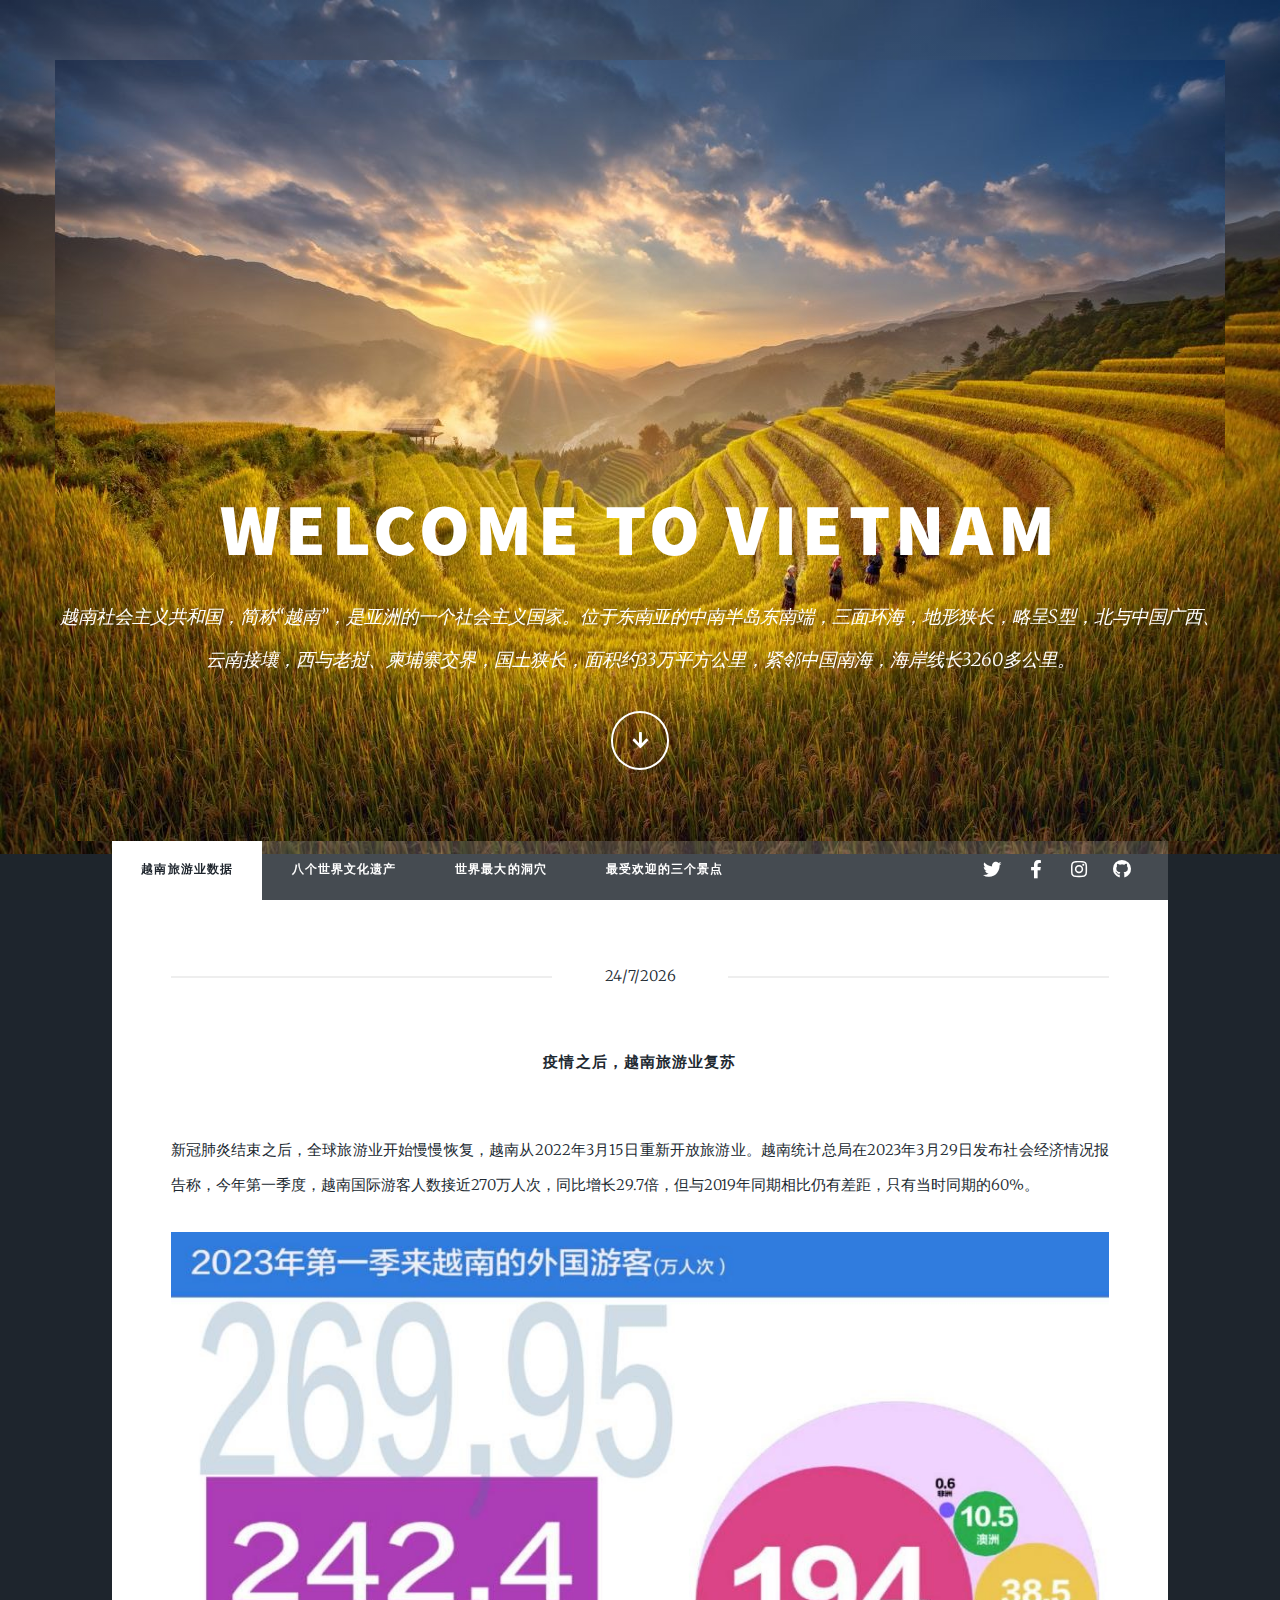
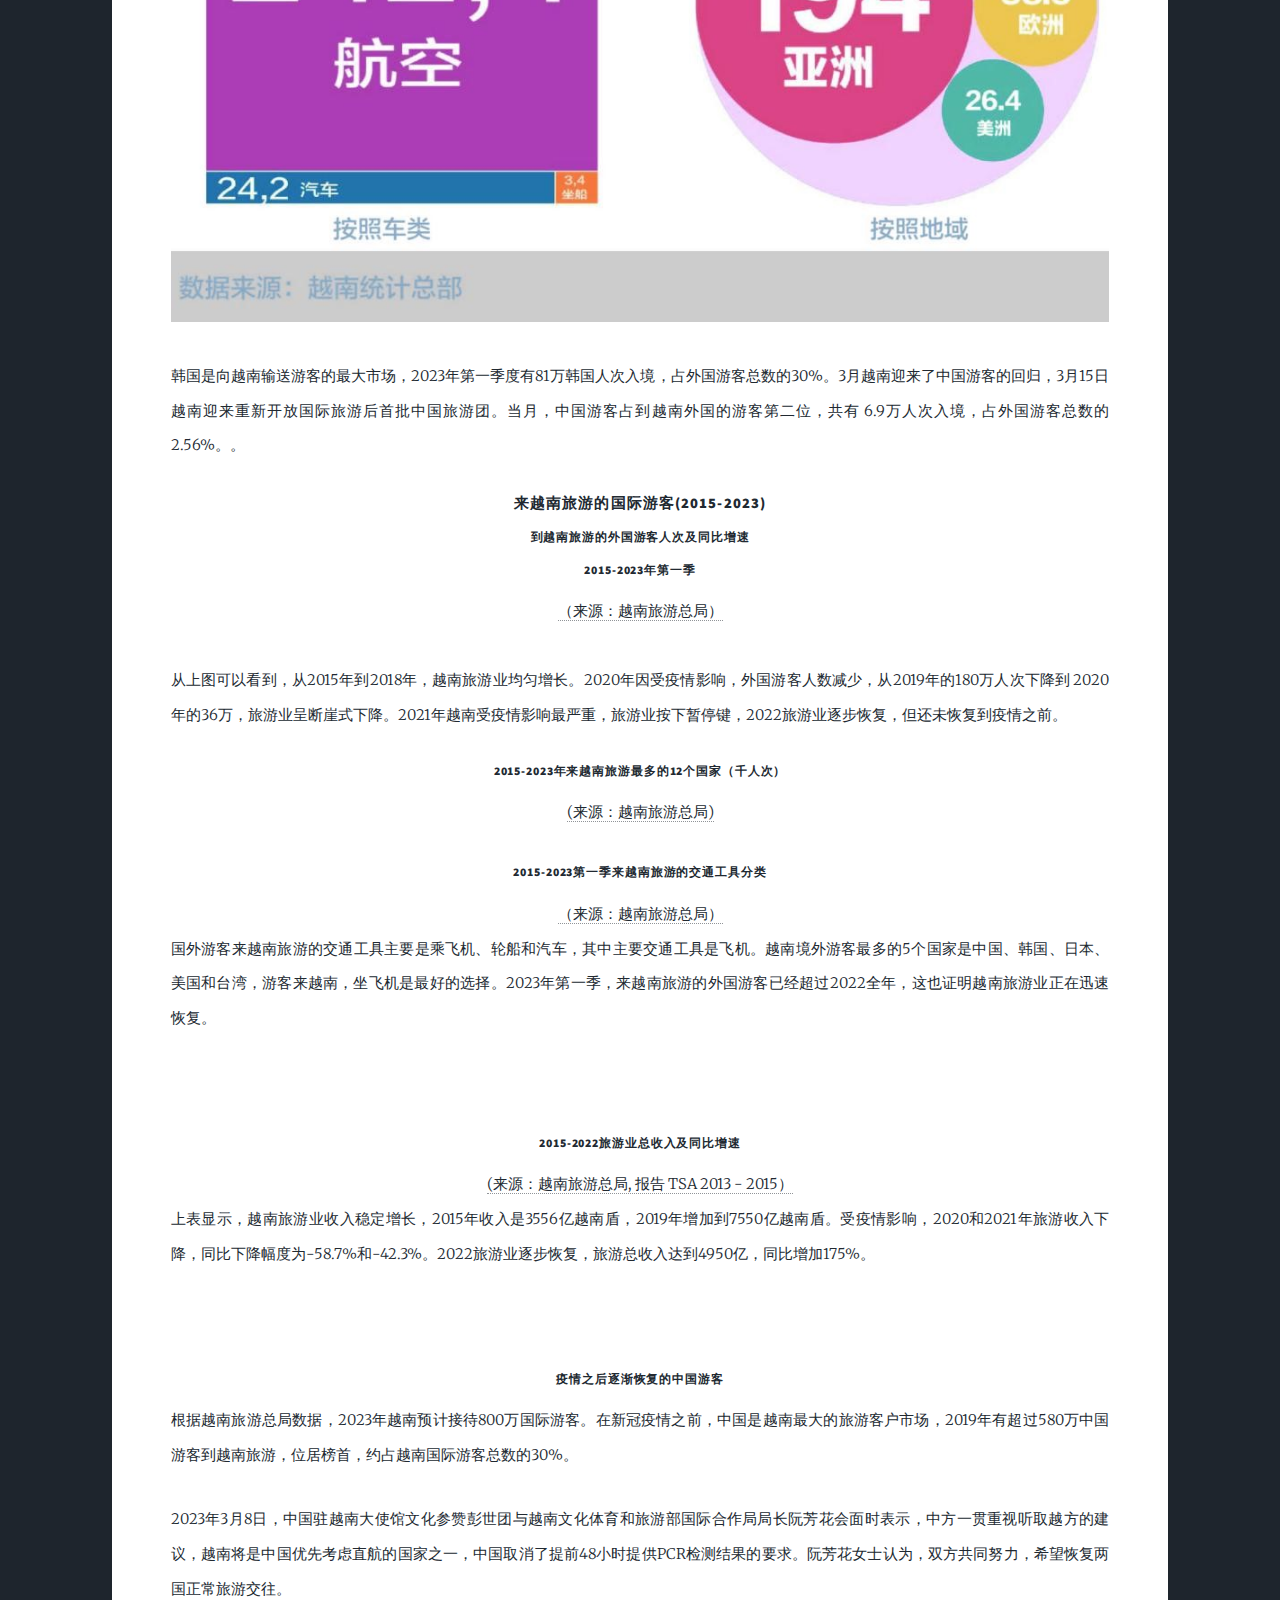
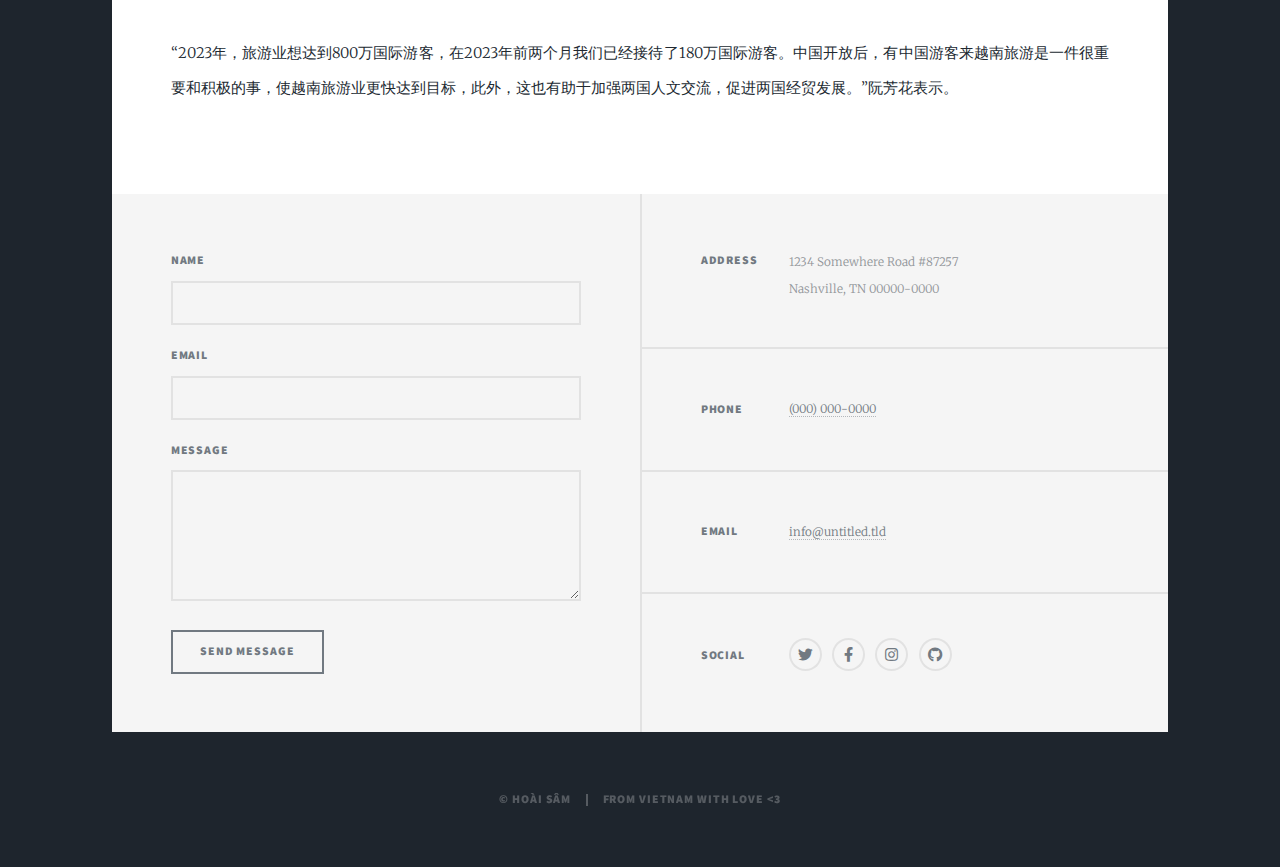
==== commit acb1d2c5: "Update index.html" ====
--- a/index.html
+++ b/index.html
@@ -31,10 +31,10 @@
 				<!-- Nav -->
 					<nav id="nav">
 						<ul class="links">
-							<li class="active"><a href="index.html">旅游业的数据</a></li>
+							<li class="active"><a href="index.html">越南旅游业数据</a></li>
 							<li><a href="unesco.html">八个世界文化遗产</a></li>
-							<li><a href="sondoong.html">Son Doong——世界最大的洞穴</a></li>
-							<li><a href="dulich.html">2022年最受欢迎的三个景点</a></li>
+							<li><a href="sondoong.html">世界最大的洞穴</a></li>
+							<li><a href="dulich.html">最受欢迎的三个景点</a></li>
 						</ul>
 						<ul class="icons">
 							<li><a href="#" class="icon brands fa-twitter"><span class="label">Twitter</span></a></li>
@@ -66,18 +66,19 @@
 									    // Gán vào thẻ HTML
 									    document.getElementById('current-time').innerHTML = curDay + "/" + curMonth + "/" + curYear;
 									</script></span>
-									<h4><a>2023年第一季来越南最多的十个国家<br /></a></h4>
+									<h4><a>疫情之后，越南旅游业复苏<br /></a></h4>
 									
 								</header>
-								<p>新冠肺炎结束之后，全球旅游业开始慢慢恢复，越南从2022年3月15日重新开放旅游业。越南统计总局在2023年3月29日发布的社会经济情况报告称，今年第一季度，越南国际游客人数接近270万人次，同比增长29.7倍，但与2019年同期相比仍只有60%。</p>
+								<p>新冠肺炎结束之后，全球旅游业开始慢慢恢复，越南从2022年3月15日重新开放旅游业。越南统计总局在2023年3月29日发布社会经济情况报告称，今年第一季度，越南国际游客人数接近270万人次，同比增长29.7倍，但与2019年同期相比仍有差距，只有当时同期的60%。</p>
 								<div><a class="image fit"><img src="images/solieu.jpg" alt="" /></a></div>
-								<p>韩国是向越南输送游客的最大市场，2023年第一季度有81万人次入境，占总数81/270。3月越南迎来了中国游客的回归，3月15日越南迎来重新开放国际旅游后首批中国旅游团。 当月，中国游客占到越南外国的游客第二位，有 6,9万 人次入境。 </p>
-								<h4><a>近八年来越南旅游的国际游客<br /></a></h4>
-								<h6><a>2015年-2023年第一季国外游客人次及同比增速</a></h6>
+								<p>韩国是向越南输送游客的最大市场，2023年第一季度有81万韩国人次入境，占外国游客总数的30%。3月越南迎来了中国游客的回归，3月15日越南迎来重新开放国际旅游后首批中国旅游团。当月，中国游客占到越南外国的游客第二位，共有 6.9万人次入境，占外国游客总数的2.56%。。 </p>
+								<h4><a>来越南旅游的国际游客(2015-2023)<br /></a></h4>
+								<h6><a>到越南旅游的外国游客人次及同比增速</a></h6>
+								<h6><a>2015-2023年第一季</a></h6>
 								<div class="flourish-embed flourish-chart" data-src="visualisation/13915076"><script src="https://public.flourish.studio/resources/embed.js"></script></div>
 								<h7><a>（来源：越南旅游总局）<br/></a></h7>
 								<br>
-								<p>从上面的数据可以看到从2015年到2018年，越南的旅游业均匀曾长。从2020年因为受到疫情的影响所以来越南旅游的游客减少从2019年是180万人次 2020年下降到36万。2020年首年受突发疫情影响，旅游业呈断崖式下降，2021年是越南受到疫情的影响最严重的时间所以旅游业暂时停止。2022旅游业逐步恢复，旅游企业生产经营向好，旅游业投资保持恢复势头，但是还未恢复到疫情之前。在疫情控制向好的大背景下，复苏仍是行业的主题。</p>
+								<p>从上图可以看到，从2015年到2018年，越南旅游业均匀增长。2020年因受疫情影响，外国游客人数减少，从2019年的180万人次下降到 2020年的36万，旅游业呈断崖式下降。2021年越南受疫情影响最严重，旅游业按下暂停键，2022旅游业逐步恢复，但还未恢复到疫情之前。</p>
 								<h6><a>2015-2023年来越南旅游最多的12个国家（千人次）</a></h6>
 								<div class="flourish-embed flourish-bar-chart-race" data-src="visualisation/13909252"><script src="https://public.flourish.studio/resources/embed.js"></script></div>
 								<h7><a>(来源：越南旅游总局)<br/></a></h7>
@@ -85,15 +86,17 @@
 								<h6><a>2015-2023第一季来越南旅游的交通工具分类</a></h6>
 								<div class="flourish-embed flourish-chart" data-src="visualisation/13915092"><script src="https://public.flourish.studio/resources/embed.js"></script></div>
 								<h7><a>（来源：越南旅游总局）<br/></a></h7>
+								<p>国外游客来越南旅游的交通工具主要是乘飞机、轮船和汽车，其中主要交通工具是飞机。越南境外游客最多的5个国家是中国、韩国、日本、美国和台湾，游客来越南，坐飞机是最好的选择。2023年第一季，来越南旅游的外国游客已经超过2022全年，这也证明越南旅游业正在迅速恢复。</p>								<br>
 								<br>
 								<h6><a>2015-2022旅游业总收入及同比增速</a></h6>
 								<div class="flourish-embed flourish-chart" data-src="visualisation/13915184"><script src="https://public.flourish.studio/resources/embed.js"></script></div>
 								<h7><a>(来源：越南旅游总局, 报告 TSA 2013 - 2015）<br/></a></h7>
+								<p>上表显示，越南旅游业收入稳定增长，2015年收入是3556亿越南盾，2019年增加到7550亿越南盾。受疫情影响，2020和2021年旅游收入下降，同比下降幅度为-58.7%和-42.3%。2022旅游业逐步恢复，旅游总收入达到4950亿，同比增加175%。</p>								<br>
 								<br>
-								<h6><a>疫情之后努力恢复越南-中国之间的旅游业</a></h6>
-								<p>越南的旅游总局属于文化体育和旅游部分享，2023年越南努力接待11000万旅游客，其中有800万国际游客。在新冠肺炎大流行之前，中国是越南最大的客户市场，2019年有超过580万中国游客到越南旅游。位居榜首，是第一大市场，约占越南国际游客总数的30%。相比之下，越南游客去中国旅游在中国国际游客排名前五。2019年，在新冠肺炎流行之前有近800万越南游客前往中国旅游。</p>
-								<p>2023年3月8日在跟文化体育和旅游部的国际合作局局长阮芳花会面时，中国驻越南大使馆文化参赞彭世团表示，在新冠肺炎大流行之前越中旅游合作非常好，带给两国之间很大的利益，为中-越友谊作出实际贡献，中方一贯重视，听取越方的建议。彭世团先生还表示，越南将是优先考虑直航的国家之一，取消了提前48小时提供PCR检测结果的要求。入境旅客只需提供快速检测结果或组织2%概率检测即可。 中方愿继续同越方密切合作，共同维护两国游客的合法权益。阮芳花女士认为，这是一件对越南很有意义的事，是双方共同努力想恢复两国正常旅游的结果，同时这也是对越南旅游业的一个好信息。“2023年，旅游业想达成800万国际游客，那么在2023年头的前两月我们已经接待180万国际游客。中国开放之后，有中国游客来越南旅游是一件很重要和积极的事，使越南旅游业更快达到目标，此外，这也有助于加强两国人文交流，促进两国经贸发展。”- 阮芳花表示 </p>
-							</article>
+								<h6><a>疫情之后逐渐恢复的中国游客</a></h6>
+								<p>根据越南旅游总局数据，2023年越南预计接待800万国际游客。在新冠疫情之前，中国是越南最大的旅游客户市场，2019年有超过580万中国游客到越南旅游，位居榜首，约占越南国际游客总数的30%。</p>
+								<p>2023年3月8日，中国驻越南大使馆文化参赞彭世团与越南文化体育和旅游部国际合作局局长阮芳花会面时表示，中方一贯重视听取越方的建议，越南将是中国优先考虑直航的国家之一，中国取消了提前48小时提供PCR检测结果的要求。阮芳花女士认为，双方共同努力，希望恢复两国正常旅游交往。</p>
+								<p>“2023年，旅游业想达到800万国际游客，在2023年前两个月我们已经接待了180万国际游客。中国开放后，有中国游客来越南旅游是一件很重要和积极的事，使越南旅游业更快达到目标，此外，这也有助于加强两国人文交流，促进两国经贸发展。”阮芳花表示。</p>							</article>
 						
 					</div>
 
--- a/assets/css/main.css
+++ b/assets/css/main.css
@@ -1,4689 +1,4689 @@
-@import url(fontawesome-all.min.css);
-@import url("https://fonts.googleapis.com/css?family=Merriweather:300,700,300italic,700italic|Source+Sans+Pro:900");
-
+@import url(fontawesome-all.min.css);
+@import url("https://fonts.googleapis.com/css?family=Merriweather:300,700,300italic,700italic|Source+Sans+Pro:900");
+
 /*
 	Massively by HTML5 UP
 	html5up.net | @ajlkn
 	Free for personal and commercial use under the CCA 3.0 license (html5up.net/license)
-*/
-
-html, body, div, span, applet, object,
-iframe, h1, h2, h3, h4, h5, h6, p, blockquote,
-pre, a, abbr, acronym, address, big, cite,
-code, del, dfn, em, img, ins, kbd, q, s, samp,
-small, strike, strong, sub, sup, tt, var, b,
-u, i, center, dl, dt, dd, ol, ul, li, fieldset,
-form, label, legend, table, caption, tbody,
-tfoot, thead, tr, th, td, article, aside,
-canvas, details, embed, figure, figcaption,
-footer, header, hgroup, menu, nav, output, ruby,
-section, summary, time, mark, audio, video {
-	margin: 0;
-	padding: 0;
-	border: 0;
-	font-size: 100%;
-	font: inherit;
-	vertical-align: baseline;}
-
-article, aside, details, figcaption, figure,
-footer, header, hgroup, menu, nav, section {
-	display: block;}
-
-body {
-	line-height: 1;
-}
-
-ol, ul {
-	list-style: none;
-}
-
-blockquote, q {
-	quotes: none;
-}
-
-	blockquote:before, blockquote:after, q:before, q:after {
-		content: '';
-		content: none;
-	}
-
-table {
-	border-collapse: collapse;
-	border-spacing: 0;
-}
-
-body {
-	-webkit-text-size-adjust: none;
-}
-
-mark {
-	background-color: transparent;
-	color: inherit;
-}
-
-input::-moz-focus-inner {
-	border: 0;
-	padding: 0;
-}
-
-input, select, textarea {
-	-moz-appearance: none;
-	-webkit-appearance: none;
-	-ms-appearance: none;
-	appearance: none;
-}
-
-/* Basic */
-
-	@-ms-viewport {
-		width: device-width;
-	}
-
-	body {
-		-ms-overflow-style: scrollbar;
-	}
-
-	@media screen and (max-width: 480px) {
-
-		html, body {
-			min-width: 320px;
-		}
-
-	}
-
-	html {
-		box-sizing: border-box;
-	}
-
-	*, *:before, *:after {
-		box-sizing: inherit;
-	}
-
-	body {
-		background-color: #1e252d;
-	}
-
-		body.is-preload *, body.is-preload *:before, body.is-preload *:after {
-			-moz-animation: none !important;
-			-webkit-animation: none !important;
-			-ms-animation: none !important;
-			animation: none !important;
-			-moz-transition: none !important;
-			-webkit-transition: none !important;
-			-ms-transition: none !important;
-			transition: none !important;
-		}
-
-/* Type */
-
-	html {
-		font-size: 16pt;
-	}
-
-		@media screen and (max-width: 1680px) {
-
-			html {
-				font-size: 12pt;
-			}
-
-		}
-
-		@media screen and (max-width: 1280px) {
-
-			html {
-				font-size: 11pt;
-			}
-
-		}
-
-		@media screen and (max-width: 360px) {
-
-			html {
-				font-size: 10pt;
-			}
-
-		}
-
-	body {
-		color: #212931;
-	}
-
-	body, input, select, textarea {
-		font-family: "Merriweather", Georgia, serif;
-		font-weight: 300;
-		font-size: 1rem;
-		line-height: 2.375;
-	}
-
-	a {
-		-moz-transition: color 0.2s ease-in-out, background-color 0.2s ease-in-out, border-color 0.2s ease-in-out, box-shadow 0.2s ease-in-out;
-		-webkit-transition: color 0.2s ease-in-out, background-color 0.2s ease-in-out, border-color 0.2s ease-in-out, box-shadow 0.2s ease-in-out;
-		-ms-transition: color 0.2s ease-in-out, background-color 0.2s ease-in-out, border-color 0.2s ease-in-out, box-shadow 0.2s ease-in-out;
-		transition: color 0.2s ease-in-out, background-color 0.2s ease-in-out, border-color 0.2s ease-in-out, box-shadow 0.2s ease-in-out;
-		border-bottom: dotted 1px;
-		text-decoration: none;
-	}
-
-		a:hover {
-			border-bottom-color: transparent;
-		}
-
-	strong, b {
-		font-weight: 600;
-	}
-
-	em, i {
-		font-style: italic;
-	}
-
-	p {
-		text-align: justify;
-		margin: 0 0 2rem 0;
-	}
-
-	h1, h2, h3, h4, h5, h6 {
-		font-family: "Source Sans Pro", Helvetica, sans-serif;
-		font-weight: 900;
-		line-height: 1.5;
-		letter-spacing: 0.075em;
-		text-transform: uppercase;
-		margin: 0 0 1rem 0;
-	}
-
-		h1 a, h2 a, h3 a, h4 a, h5 a, h6 a {
-			border-bottom: 0;
-			color: inherit;
-			text-decoration: none;
-		}
-
-	h1 {
-		font-size: 4rem;
-		line-height: 1.1;
-		margin: 0 0 2rem 0;
-	}
-
-	h2 {
-		font-size: 1.75rem;
-		line-height: 1.3;
-		margin: 0 0 1.5rem 0;
-	}
-
-	h3 {
-		font-size: 1.25rem;
-		margin: 0 0 1.5rem 0;
-	}
-
-	h4 {
-		font-size: 1rem;
-	}
-
-	h5 {
-		font-size: 0.9rem;
-	}
-
-	h6 {
-		font-size: 0.8rem;
-	}
-
-	sub {
-		font-size: 0.8rem;
-		position: relative;
-		top: 0.5rem;
-	}
-
-	sup {
-		font-size: 0.8rem;
-		position: relative;
-		top: -0.5rem;
-	}
-
-	blockquote {
-		border-left: solid 4px;
-		font-style: italic;
-		margin: 0 0 2rem 0;
-		padding: 0.5rem 0 0.5rem 2rem;
-	}
-
-	code {
-		border: solid 2px;
-		font-family: "Courier New", monospace;
-		font-size: 0.9rem;
-		margin: 0 0.25rem;
-		padding: 0.25rem 0.65rem;
-	}
-
-	pre {
-		-webkit-overflow-scrolling: touch;
-		font-family: "Courier New", monospace;
-		font-size: 0.9rem;
-		margin: 0 0 2rem 0;
-	}
-
-		pre code {
-			display: block;
-			line-height: 1.75;
-			padding: 1rem 1.5rem;
-			overflow-x: auto;
-		}
-
-	hr {
-		border: 0;
-		border-bottom: solid 2px;
-		margin: 3rem 0;
-	}
-
-		hr.major {
-			margin: 5rem 0;
-		}
-
-	.align-left {
-		text-align: left;
-	}
-
-	.align-center {
-		text-align: center;
-	}
-
-	.align-right {
-		text-align: right;
-	}
-
-	input, select, textarea {
-		color: #212931;
-	}
-
-	a {
-		color: #212931;
-		border-bottom-color: rgba(33, 41, 49, 0.5);
-	}
-
-		a:hover {
-			border-bottom-color: transparent;
-			color: #18bfef !important;
-		}
-
-	strong, b {
-		color: #212931;
-	}
-
-	h1, h2, h3, h4, h5, h6 {
-		color: #212931;
-	}
-
-	blockquote {
-		border-left-color: #eeeeee;
-	}
-
-	code {
-		background: rgba(220, 220, 220, 0.25);
-		border-color: #eeeeee;
-	}
-
-	hr {
-		border-bottom-color: #eeeeee;
-	}
-
-/* Row */
-
-	.row {
-		display: flex;
-		flex-wrap: wrap;
-		box-sizing: border-box;
-		align-items: stretch;
-	}
-
-		.row > * {
-			box-sizing: border-box;
-		}
-
-		.row.gtr-uniform > * > :last-child {
-			margin-bottom: 0;
-		}
-
-		.row.aln-left {
-			justify-content: flex-start;
-		}
-
-		.row.aln-center {
-			justify-content: center;
-		}
-
-		.row.aln-right {
-			justify-content: flex-end;
-		}
-
-		.row.aln-top {
-			align-items: flex-start;
-		}
-
-		.row.aln-middle {
-			align-items: center;
-		}
-
-		.row.aln-bottom {
-			align-items: flex-end;
-		}
-
-		.row > .imp {
-			order: -1;
-		}
-
-		.row > .col-1 {
-			width: 8.33333%;
-		}
-
-		.row > .off-1 {
-			margin-left: 8.33333%;
-		}
-
-		.row > .col-2 {
-			width: 16.66667%;
-		}
-
-		.row > .off-2 {
-			margin-left: 16.66667%;
-		}
-
-		.row > .col-3 {
-			width: 25%;
-		}
-
-		.row > .off-3 {
-			margin-left: 25%;
-		}
-
-		.row > .col-4 {
-			width: 33.33333%;
-		}
-
-		.row > .off-4 {
-			margin-left: 33.33333%;
-		}
-
-		.row > .col-5 {
-			width: 41.66667%;
-		}
-
-		.row > .off-5 {
-			margin-left: 41.66667%;
-		}
-
-		.row > .col-6 {
-			width: 50%;
-		}
-
-		.row > .off-6 {
-			margin-left: 50%;
-		}
-
-		.row > .col-7 {
-			width: 58.33333%;
-		}
-
-		.row > .off-7 {
-			margin-left: 58.33333%;
-		}
-
-		.row > .col-8 {
-			width: 66.66667%;
-		}
-
-		.row > .off-8 {
-			margin-left: 66.66667%;
-		}
-
-		.row > .col-9 {
-			width: 75%;
-		}
-
-		.row > .off-9 {
-			margin-left: 75%;
-		}
-
-		.row > .col-10 {
-			width: 83.33333%;
-		}
-
-		.row > .off-10 {
-			margin-left: 83.33333%;
-		}
-
-		.row > .col-11 {
-			width: 91.66667%;
-		}
-
-		.row > .off-11 {
-			margin-left: 91.66667%;
-		}
-
-		.row > .col-12 {
-			width: 100%;
-		}
-
-		.row > .off-12 {
-			margin-left: 100%;
-		}
-
-		.row.gtr-0 {
-			margin-top: 0;
-			margin-left: 0rem;
-		}
-
-			.row.gtr-0 > * {
-				padding: 0 0 0 0rem;
-			}
-
-			.row.gtr-0.gtr-uniform {
-				margin-top: 0rem;
-			}
-
-				.row.gtr-0.gtr-uniform > * {
-					padding-top: 0rem;
-				}
-
-		.row.gtr-25 {
-			margin-top: 0;
-			margin-left: -0.375rem;
-		}
-
-			.row.gtr-25 > * {
-				padding: 0 0 0 0.375rem;
-			}
-
-			.row.gtr-25.gtr-uniform {
-				margin-top: -0.375rem;
-			}
-
-				.row.gtr-25.gtr-uniform > * {
-					padding-top: 0.375rem;
-				}
-
-		.row.gtr-50 {
-			margin-top: 0;
-			margin-left: -0.75rem;
-		}
-
-			.row.gtr-50 > * {
-				padding: 0 0 0 0.75rem;
-			}
-
-			.row.gtr-50.gtr-uniform {
-				margin-top: -0.75rem;
-			}
-
-				.row.gtr-50.gtr-uniform > * {
-					padding-top: 0.75rem;
-				}
-
-		.row {
-			margin-top: 0;
-			margin-left: -1.5rem;
-		}
-
-			.row > * {
-				padding: 0 0 0 1.5rem;
-			}
-
-			.row.gtr-uniform {
-				margin-top: -1.5rem;
-			}
-
-				.row.gtr-uniform > * {
-					padding-top: 1.5rem;
-				}
-
-		.row.gtr-150 {
-			margin-top: 0;
-			margin-left: -2.25rem;
-		}
-
-			.row.gtr-150 > * {
-				padding: 0 0 0 2.25rem;
-			}
-
-			.row.gtr-150.gtr-uniform {
-				margin-top: -2.25rem;
-			}
-
-				.row.gtr-150.gtr-uniform > * {
-					padding-top: 2.25rem;
-				}
-
-		.row.gtr-200 {
-			margin-top: 0;
-			margin-left: -3rem;
-		}
-
-			.row.gtr-200 > * {
-				padding: 0 0 0 3rem;
-			}
-
-			.row.gtr-200.gtr-uniform {
-				margin-top: -3rem;
-			}
-
-				.row.gtr-200.gtr-uniform > * {
-					padding-top: 3rem;
-				}
-
-		@media screen and (max-width: 1680px) {
-
-			.row {
-				display: flex;
-				flex-wrap: wrap;
-				box-sizing: border-box;
-				align-items: stretch;
-			}
-
-				.row > * {
-					box-sizing: border-box;
-				}
-
-				.row.gtr-uniform > * > :last-child {
-					margin-bottom: 0;
-				}
-
-				.row.aln-left {
-					justify-content: flex-start;
-				}
-
-				.row.aln-center {
-					justify-content: center;
-				}
-
-				.row.aln-right {
-					justify-content: flex-end;
-				}
-
-				.row.aln-top {
-					align-items: flex-start;
-				}
-
-				.row.aln-middle {
-					align-items: center;
-				}
-
-				.row.aln-bottom {
-					align-items: flex-end;
-				}
-
-				.row > .imp-xlarge {
-					order: -1;
-				}
-
-				.row > .col-1-xlarge {
-					width: 8.33333%;
-				}
-
-				.row > .off-1-xlarge {
-					margin-left: 8.33333%;
-				}
-
-				.row > .col-2-xlarge {
-					width: 16.66667%;
-				}
-
-				.row > .off-2-xlarge {
-					margin-left: 16.66667%;
-				}
-
-				.row > .col-3-xlarge {
-					width: 25%;
-				}
-
-				.row > .off-3-xlarge {
-					margin-left: 25%;
-				}
-
-				.row > .col-4-xlarge {
-					width: 33.33333%;
-				}
-
-				.row > .off-4-xlarge {
-					margin-left: 33.33333%;
-				}
-
-				.row > .col-5-xlarge {
-					width: 41.66667%;
-				}
-
-				.row > .off-5-xlarge {
-					margin-left: 41.66667%;
-				}
-
-				.row > .col-6-xlarge {
-					width: 50%;
-				}
-
-				.row > .off-6-xlarge {
-					margin-left: 50%;
-				}
-
-				.row > .col-7-xlarge {
-					width: 58.33333%;
-				}
-
-				.row > .off-7-xlarge {
-					margin-left: 58.33333%;
-				}
-
-				.row > .col-8-xlarge {
-					width: 66.66667%;
-				}
-
-				.row > .off-8-xlarge {
-					margin-left: 66.66667%;
-				}
-
-				.row > .col-9-xlarge {
-					width: 75%;
-				}
-
-				.row > .off-9-xlarge {
-					margin-left: 75%;
-				}
-
-				.row > .col-10-xlarge {
-					width: 83.33333%;
-				}
-
-				.row > .off-10-xlarge {
-					margin-left: 83.33333%;
-				}
-
-				.row > .col-11-xlarge {
-					width: 91.66667%;
-				}
-
-				.row > .off-11-xlarge {
-					margin-left: 91.66667%;
-				}
-
-				.row > .col-12-xlarge {
-					width: 100%;
-				}
-
-				.row > .off-12-xlarge {
-					margin-left: 100%;
-				}
-
-				.row.gtr-0 {
-					margin-top: 0;
-					margin-left: 0rem;
-				}
-
-					.row.gtr-0 > * {
-						padding: 0 0 0 0rem;
-					}
-
-					.row.gtr-0.gtr-uniform {
-						margin-top: 0rem;
-					}
-
-						.row.gtr-0.gtr-uniform > * {
-							padding-top: 0rem;
-						}
-
-				.row.gtr-25 {
-					margin-top: 0;
-					margin-left: -0.375rem;
-				}
-
-					.row.gtr-25 > * {
-						padding: 0 0 0 0.375rem;
-					}
-
-					.row.gtr-25.gtr-uniform {
-						margin-top: -0.375rem;
-					}
-
-						.row.gtr-25.gtr-uniform > * {
-							padding-top: 0.375rem;
-						}
-
-				.row.gtr-50 {
-					margin-top: 0;
-					margin-left: -0.75rem;
-				}
-
-					.row.gtr-50 > * {
-						padding: 0 0 0 0.75rem;
-					}
-
-					.row.gtr-50.gtr-uniform {
-						margin-top: -0.75rem;
-					}
-
-						.row.gtr-50.gtr-uniform > * {
-							padding-top: 0.75rem;
-						}
-
-				.row {
-					margin-top: 0;
-					margin-left: -1.5rem;
-				}
-
-					.row > * {
-						padding: 0 0 0 1.5rem;
-					}
-
-					.row.gtr-uniform {
-						margin-top: -1.5rem;
-					}
-
-						.row.gtr-uniform > * {
-							padding-top: 1.5rem;
-						}
-
-				.row.gtr-150 {
-					margin-top: 0;
-					margin-left: -2.25rem;
-				}
-
-					.row.gtr-150 > * {
-						padding: 0 0 0 2.25rem;
-					}
-
-					.row.gtr-150.gtr-uniform {
-						margin-top: -2.25rem;
-					}
-
-						.row.gtr-150.gtr-uniform > * {
-							padding-top: 2.25rem;
-						}
-
-				.row.gtr-200 {
-					margin-top: 0;
-					margin-left: -3rem;
-				}
-
-					.row.gtr-200 > * {
-						padding: 0 0 0 3rem;
-					}
-
-					.row.gtr-200.gtr-uniform {
-						margin-top: -3rem;
-					}
-
-						.row.gtr-200.gtr-uniform > * {
-							padding-top: 3rem;
-						}
-
-		}
-
-		@media screen and (max-width: 1280px) {
-
-			.row {
-				display: flex;
-				flex-wrap: wrap;
-				box-sizing: border-box;
-				align-items: stretch;
-			}
-
-				.row > * {
-					box-sizing: border-box;
-				}
-
-				.row.gtr-uniform > * > :last-child {
-					margin-bottom: 0;
-				}
-
-				.row.aln-left {
-					justify-content: flex-start;
-				}
-
-				.row.aln-center {
-					justify-content: center;
-				}
-
-				.row.aln-right {
-					justify-content: flex-end;
-				}
-
-				.row.aln-top {
-					align-items: flex-start;
-				}
-
-				.row.aln-middle {
-					align-items: center;
-				}
-
-				.row.aln-bottom {
-					align-items: flex-end;
-				}
-
-				.row > .imp-large {
-					order: -1;
-				}
-
-				.row > .col-1-large {
-					width: 8.33333%;
-				}
-
-				.row > .off-1-large {
-					margin-left: 8.33333%;
-				}
-
-				.row > .col-2-large {
-					width: 16.66667%;
-				}
-
-				.row > .off-2-large {
-					margin-left: 16.66667%;
-				}
-
-				.row > .col-3-large {
-					width: 25%;
-				}
-
-				.row > .off-3-large {
-					margin-left: 25%;
-				}
-
-				.row > .col-4-large {
-					width: 33.33333%;
-				}
-
-				.row > .off-4-large {
-					margin-left: 33.33333%;
-				}
-
-				.row > .col-5-large {
-					width: 41.66667%;
-				}
-
-				.row > .off-5-large {
-					margin-left: 41.66667%;
-				}
-
-				.row > .col-6-large {
-					width: 50%;
-				}
-
-				.row > .off-6-large {
-					margin-left: 50%;
-				}
-
-				.row > .col-7-large {
-					width: 58.33333%;
-				}
-
-				.row > .off-7-large {
-					margin-left: 58.33333%;
-				}
-
-				.row > .col-8-large {
-					width: 66.66667%;
-				}
-
-				.row > .off-8-large {
-					margin-left: 66.66667%;
-				}
-
-				.row > .col-9-large {
-					width: 75%;
-				}
-
-				.row > .off-9-large {
-					margin-left: 75%;
-				}
-
-				.row > .col-10-large {
-					width: 83.33333%;
-				}
-
-				.row > .off-10-large {
-					margin-left: 83.33333%;
-				}
-
-				.row > .col-11-large {
-					width: 91.66667%;
-				}
-
-				.row > .off-11-large {
-					margin-left: 91.66667%;
-				}
-
-				.row > .col-12-large {
-					width: 100%;
-				}
-
-				.row > .off-12-large {
-					margin-left: 100%;
-				}
-
-				.row.gtr-0 {
-					margin-top: 0;
-					margin-left: 0rem;
-				}
-
-					.row.gtr-0 > * {
-						padding: 0 0 0 0rem;
-					}
-
-					.row.gtr-0.gtr-uniform {
-						margin-top: 0rem;
-					}
-
-						.row.gtr-0.gtr-uniform > * {
-							padding-top: 0rem;
-						}
-
-				.row.gtr-25 {
-					margin-top: 0;
-					margin-left: -0.375rem;
-				}
-
-					.row.gtr-25 > * {
-						padding: 0 0 0 0.375rem;
-					}
-
-					.row.gtr-25.gtr-uniform {
-						margin-top: -0.375rem;
-					}
-
-						.row.gtr-25.gtr-uniform > * {
-							padding-top: 0.375rem;
-						}
-
-				.row.gtr-50 {
-					margin-top: 0;
-					margin-left: -0.75rem;
-				}
-
-					.row.gtr-50 > * {
-						padding: 0 0 0 0.75rem;
-					}
-
-					.row.gtr-50.gtr-uniform {
-						margin-top: -0.75rem;
-					}
-
-						.row.gtr-50.gtr-uniform > * {
-							padding-top: 0.75rem;
-						}
-
-				.row {
-					margin-top: 0;
-					margin-left: -1.5rem;
-				}
-
-					.row > * {
-						padding: 0 0 0 1.5rem;
-					}
-
-					.row.gtr-uniform {
-						margin-top: -1.5rem;
-					}
-
-						.row.gtr-uniform > * {
-							padding-top: 1.5rem;
-						}
-
-				.row.gtr-150 {
-					margin-top: 0;
-					margin-left: -2.25rem;
-				}
-
-					.row.gtr-150 > * {
-						padding: 0 0 0 2.25rem;
-					}
-
-					.row.gtr-150.gtr-uniform {
-						margin-top: -2.25rem;
-					}
-
-						.row.gtr-150.gtr-uniform > * {
-							padding-top: 2.25rem;
-						}
-
-				.row.gtr-200 {
-					margin-top: 0;
-					margin-left: -3rem;
-				}
-
-					.row.gtr-200 > * {
-						padding: 0 0 0 3rem;
-					}
-
-					.row.gtr-200.gtr-uniform {
-						margin-top: -3rem;
-					}
-
-						.row.gtr-200.gtr-uniform > * {
-							padding-top: 3rem;
-						}
-
-		}
-
-		@media screen and (max-width: 980px) {
-
-			.row {
-				display: flex;
-				flex-wrap: wrap;
-				box-sizing: border-box;
-				align-items: stretch;
-			}
-
-				.row > * {
-					box-sizing: border-box;
-				}
-
-				.row.gtr-uniform > * > :last-child {
-					margin-bottom: 0;
-				}
-
-				.row.aln-left {
-					justify-content: flex-start;
-				}
-
-				.row.aln-center {
-					justify-content: center;
-				}
-
-				.row.aln-right {
-					justify-content: flex-end;
-				}
-
-				.row.aln-top {
-					align-items: flex-start;
-				}
-
-				.row.aln-middle {
-					align-items: center;
-				}
-
-				.row.aln-bottom {
-					align-items: flex-end;
-				}
-
-				.row > .imp-medium {
-					order: -1;
-				}
-
-				.row > .col-1-medium {
-					width: 8.33333%;
-				}
-
-				.row > .off-1-medium {
-					margin-left: 8.33333%;
-				}
-
-				.row > .col-2-medium {
-					width: 16.66667%;
-				}
-
-				.row > .off-2-medium {
-					margin-left: 16.66667%;
-				}
-
-				.row > .col-3-medium {
-					width: 25%;
-				}
-
-				.row > .off-3-medium {
-					margin-left: 25%;
-				}
-
-				.row > .col-4-medium {
-					width: 33.33333%;
-				}
-
-				.row > .off-4-medium {
-					margin-left: 33.33333%;
-				}
-
-				.row > .col-5-medium {
-					width: 41.66667%;
-				}
-
-				.row > .off-5-medium {
-					margin-left: 41.66667%;
-				}
-
-				.row > .col-6-medium {
-					width: 50%;
-				}
-
-				.row > .off-6-medium {
-					margin-left: 50%;
-				}
-
-				.row > .col-7-medium {
-					width: 58.33333%;
-				}
-
-				.row > .off-7-medium {
-					margin-left: 58.33333%;
-				}
-
-				.row > .col-8-medium {
-					width: 66.66667%;
-				}
-
-				.row > .off-8-medium {
-					margin-left: 66.66667%;
-				}
-
-				.row > .col-9-medium {
-					width: 75%;
-				}
-
-				.row > .off-9-medium {
-					margin-left: 75%;
-				}
-
-				.row > .col-10-medium {
-					width: 83.33333%;
-				}
-
-				.row > .off-10-medium {
-					margin-left: 83.33333%;
-				}
-
-				.row > .col-11-medium {
-					width: 91.66667%;
-				}
-
-				.row > .off-11-medium {
-					margin-left: 91.66667%;
-				}
-
-				.row > .col-12-medium {
-					width: 100%;
-				}
-
-				.row > .off-12-medium {
-					margin-left: 100%;
-				}
-
-				.row.gtr-0 {
-					margin-top: 0;
-					margin-left: 0rem;
-				}
-
-					.row.gtr-0 > * {
-						padding: 0 0 0 0rem;
-					}
-
-					.row.gtr-0.gtr-uniform {
-						margin-top: 0rem;
-					}
-
-						.row.gtr-0.gtr-uniform > * {
-							padding-top: 0rem;
-						}
-
-				.row.gtr-25 {
-					margin-top: 0;
-					margin-left: -0.375rem;
-				}
-
-					.row.gtr-25 > * {
-						padding: 0 0 0 0.375rem;
-					}
-
-					.row.gtr-25.gtr-uniform {
-						margin-top: -0.375rem;
-					}
-
-						.row.gtr-25.gtr-uniform > * {
-							padding-top: 0.375rem;
-						}
-
-				.row.gtr-50 {
-					margin-top: 0;
-					margin-left: -0.75rem;
-				}
-
-					.row.gtr-50 > * {
-						padding: 0 0 0 0.75rem;
-					}
-
-					.row.gtr-50.gtr-uniform {
-						margin-top: -0.75rem;
-					}
-
-						.row.gtr-50.gtr-uniform > * {
-							padding-top: 0.75rem;
-						}
-
-				.row {
-					margin-top: 0;
-					margin-left: -1.5rem;
-				}
-
-					.row > * {
-						padding: 0 0 0 1.5rem;
-					}
-
-					.row.gtr-uniform {
-						margin-top: -1.5rem;
-					}
-
-						.row.gtr-uniform > * {
-							padding-top: 1.5rem;
-						}
-
-				.row.gtr-150 {
-					margin-top: 0;
-					margin-left: -2.25rem;
-				}
-
-					.row.gtr-150 > * {
-						padding: 0 0 0 2.25rem;
-					}
-
-					.row.gtr-150.gtr-uniform {
-						margin-top: -2.25rem;
-					}
-
-						.row.gtr-150.gtr-uniform > * {
-							padding-top: 2.25rem;
-						}
-
-				.row.gtr-200 {
-					margin-top: 0;
-					margin-left: -3rem;
-				}
-
-					.row.gtr-200 > * {
-						padding: 0 0 0 3rem;
-					}
-
-					.row.gtr-200.gtr-uniform {
-						margin-top: -3rem;
-					}
-
-						.row.gtr-200.gtr-uniform > * {
-							padding-top: 3rem;
-						}
-
-		}
-
-		@media screen and (max-width: 736px) {
-
-			.row {
-				display: flex;
-				flex-wrap: wrap;
-				box-sizing: border-box;
-				align-items: stretch;
-			}
-
-				.row > * {
-					box-sizing: border-box;
-				}
-
-				.row.gtr-uniform > * > :last-child {
-					margin-bottom: 0;
-				}
-
-				.row.aln-left {
-					justify-content: flex-start;
-				}
-
-				.row.aln-center {
-					justify-content: center;
-				}
-
-				.row.aln-right {
-					justify-content: flex-end;
-				}
-
-				.row.aln-top {
-					align-items: flex-start;
-				}
-
-				.row.aln-middle {
-					align-items: center;
-				}
-
-				.row.aln-bottom {
-					align-items: flex-end;
-				}
-
-				.row > .imp-small {
-					order: -1;
-				}
-
-				.row > .col-1-small {
-					width: 8.33333%;
-				}
-
-				.row > .off-1-small {
-					margin-left: 8.33333%;
-				}
-
-				.row > .col-2-small {
-					width: 16.66667%;
-				}
-
-				.row > .off-2-small {
-					margin-left: 16.66667%;
-				}
-
-				.row > .col-3-small {
-					width: 25%;
-				}
-
-				.row > .off-3-small {
-					margin-left: 25%;
-				}
-
-				.row > .col-4-small {
-					width: 33.33333%;
-				}
-
-				.row > .off-4-small {
-					margin-left: 33.33333%;
-				}
-
-				.row > .col-5-small {
-					width: 41.66667%;
-				}
-
-				.row > .off-5-small {
-					margin-left: 41.66667%;
-				}
-
-				.row > .col-6-small {
-					width: 50%;
-				}
-
-				.row > .off-6-small {
-					margin-left: 50%;
-				}
-
-				.row > .col-7-small {
-					width: 58.33333%;
-				}
-
-				.row > .off-7-small {
-					margin-left: 58.33333%;
-				}
-
-				.row > .col-8-small {
-					width: 66.66667%;
-				}
-
-				.row > .off-8-small {
-					margin-left: 66.66667%;
-				}
-
-				.row > .col-9-small {
-					width: 75%;
-				}
-
-				.row > .off-9-small {
-					margin-left: 75%;
-				}
-
-				.row > .col-10-small {
-					width: 83.33333%;
-				}
-
-				.row > .off-10-small {
-					margin-left: 83.33333%;
-				}
-
-				.row > .col-11-small {
-					width: 91.66667%;
-				}
-
-				.row > .off-11-small {
-					margin-left: 91.66667%;
-				}
-
-				.row > .col-12-small {
-					width: 100%;
-				}
-
-				.row > .off-12-small {
-					margin-left: 100%;
-				}
-
-				.row.gtr-0 {
-					margin-top: 0;
-					margin-left: 0rem;
-				}
-
-					.row.gtr-0 > * {
-						padding: 0 0 0 0rem;
-					}
-
-					.row.gtr-0.gtr-uniform {
-						margin-top: 0rem;
-					}
-
-						.row.gtr-0.gtr-uniform > * {
-							padding-top: 0rem;
-						}
-
-				.row.gtr-25 {
-					margin-top: 0;
-					margin-left: -0.375rem;
-				}
-
-					.row.gtr-25 > * {
-						padding: 0 0 0 0.375rem;
-					}
-
-					.row.gtr-25.gtr-uniform {
-						margin-top: -0.375rem;
-					}
-
-						.row.gtr-25.gtr-uniform > * {
-							padding-top: 0.375rem;
-						}
-
-				.row.gtr-50 {
-					margin-top: 0;
-					margin-left: -0.75rem;
-				}
-
-					.row.gtr-50 > * {
-						padding: 0 0 0 0.75rem;
-					}
-
-					.row.gtr-50.gtr-uniform {
-						margin-top: -0.75rem;
-					}
-
-						.row.gtr-50.gtr-uniform > * {
-							padding-top: 0.75rem;
-						}
-
-				.row {
-					margin-top: 0;
-					margin-left: -1.5rem;
-				}
-
-					.row > * {
-						padding: 0 0 0 1.5rem;
-					}
-
-					.row.gtr-uniform {
-						margin-top: -1.5rem;
-					}
-
-						.row.gtr-uniform > * {
-							padding-top: 1.5rem;
-						}
-
-				.row.gtr-150 {
-					margin-top: 0;
-					margin-left: -2.25rem;
-				}
-
-					.row.gtr-150 > * {
-						padding: 0 0 0 2.25rem;
-					}
-
-					.row.gtr-150.gtr-uniform {
-						margin-top: -2.25rem;
-					}
-
-						.row.gtr-150.gtr-uniform > * {
-							padding-top: 2.25rem;
-						}
-
-				.row.gtr-200 {
-					margin-top: 0;
-					margin-left: -3rem;
-				}
-
-					.row.gtr-200 > * {
-						padding: 0 0 0 3rem;
-					}
-
-					.row.gtr-200.gtr-uniform {
-						margin-top: -3rem;
-					}
-
-						.row.gtr-200.gtr-uniform > * {
-							padding-top: 3rem;
-						}
-
-		}
-
-		@media screen and (max-width: 480px) {
-
-			.row {
-				display: flex;
-				flex-wrap: wrap;
-				box-sizing: border-box;
-				align-items: stretch;
-			}
-
-				.row > * {
-					box-sizing: border-box;
-				}
-
-				.row.gtr-uniform > * > :last-child {
-					margin-bottom: 0;
-				}
-
-				.row.aln-left {
-					justify-content: flex-start;
-				}
-
-				.row.aln-center {
-					justify-content: center;
-				}
-
-				.row.aln-right {
-					justify-content: flex-end;
-				}
-
-				.row.aln-top {
-					align-items: flex-start;
-				}
-
-				.row.aln-middle {
-					align-items: center;
-				}
-
-				.row.aln-bottom {
-					align-items: flex-end;
-				}
-
-				.row > .imp-xsmall {
-					order: -1;
-				}
-
-				.row > .col-1-xsmall {
-					width: 8.33333%;
-				}
-
-				.row > .off-1-xsmall {
-					margin-left: 8.33333%;
-				}
-
-				.row > .col-2-xsmall {
-					width: 16.66667%;
-				}
-
-				.row > .off-2-xsmall {
-					margin-left: 16.66667%;
-				}
-
-				.row > .col-3-xsmall {
-					width: 25%;
-				}
-
-				.row > .off-3-xsmall {
-					margin-left: 25%;
-				}
-
-				.row > .col-4-xsmall {
-					width: 33.33333%;
-				}
-
-				.row > .off-4-xsmall {
-					margin-left: 33.33333%;
-				}
-
-				.row > .col-5-xsmall {
-					width: 41.66667%;
-				}
-
-				.row > .off-5-xsmall {
-					margin-left: 41.66667%;
-				}
-
-				.row > .col-6-xsmall {
-					width: 50%;
-				}
-
-				.row > .off-6-xsmall {
-					margin-left: 50%;
-				}
-
-				.row > .col-7-xsmall {
-					width: 58.33333%;
-				}
-
-				.row > .off-7-xsmall {
-					margin-left: 58.33333%;
-				}
-
-				.row > .col-8-xsmall {
-					width: 66.66667%;
-				}
-
-				.row > .off-8-xsmall {
-					margin-left: 66.66667%;
-				}
-
-				.row > .col-9-xsmall {
-					width: 75%;
-				}
-
-				.row > .off-9-xsmall {
-					margin-left: 75%;
-				}
-
-				.row > .col-10-xsmall {
-					width: 83.33333%;
-				}
-
-				.row > .off-10-xsmall {
-					margin-left: 83.33333%;
-				}
-
-				.row > .col-11-xsmall {
-					width: 91.66667%;
-				}
-
-				.row > .off-11-xsmall {
-					margin-left: 91.66667%;
-				}
-
-				.row > .col-12-xsmall {
-					width: 100%;
-				}
-
-				.row > .off-12-xsmall {
-					margin-left: 100%;
-				}
-
-				.row.gtr-0 {
-					margin-top: 0;
-					margin-left: 0rem;
-				}
-
-					.row.gtr-0 > * {
-						padding: 0 0 0 0rem;
-					}
-
-					.row.gtr-0.gtr-uniform {
-						margin-top: 0rem;
-					}
-
-						.row.gtr-0.gtr-uniform > * {
-							padding-top: 0rem;
-						}
-
-				.row.gtr-25 {
-					margin-top: 0;
-					margin-left: -0.375rem;
-				}
-
-					.row.gtr-25 > * {
-						padding: 0 0 0 0.375rem;
-					}
-
-					.row.gtr-25.gtr-uniform {
-						margin-top: -0.375rem;
-					}
-
-						.row.gtr-25.gtr-uniform > * {
-							padding-top: 0.375rem;
-						}
-
-				.row.gtr-50 {
-					margin-top: 0;
-					margin-left: -0.75rem;
-				}
-
-					.row.gtr-50 > * {
-						padding: 0 0 0 0.75rem;
-					}
-
-					.row.gtr-50.gtr-uniform {
-						margin-top: -0.75rem;
-					}
-
-						.row.gtr-50.gtr-uniform > * {
-							padding-top: 0.75rem;
-						}
-
-				.row {
-					margin-top: 0;
-					margin-left: -1.5rem;
-				}
-
-					.row > * {
-						padding: 0 0 0 1.5rem;
-					}
-
-					.row.gtr-uniform {
-						margin-top: -1.5rem;
-					}
-
-						.row.gtr-uniform > * {
-							padding-top: 1.5rem;
-						}
-
-				.row.gtr-150 {
-					margin-top: 0;
-					margin-left: -2.25rem;
-				}
-
-					.row.gtr-150 > * {
-						padding: 0 0 0 2.25rem;
-					}
-
-					.row.gtr-150.gtr-uniform {
-						margin-top: -2.25rem;
-					}
-
-						.row.gtr-150.gtr-uniform > * {
-							padding-top: 2.25rem;
-						}
-
-				.row.gtr-200 {
-					margin-top: 0;
-					margin-left: -3rem;
-				}
-
-					.row.gtr-200 > * {
-						padding: 0 0 0 3rem;
-					}
-
-					.row.gtr-200.gtr-uniform {
-						margin-top: -3rem;
-					}
-
-						.row.gtr-200.gtr-uniform > * {
-							padding-top: 3rem;
-						}
-
-		}
-
-		@media screen and (max-width: 360px) {
-
-			.row {
-				display: flex;
-				flex-wrap: wrap;
-				box-sizing: border-box;
-				align-items: stretch;
-			}
-
-				.row > * {
-					box-sizing: border-box;
-				}
-
-				.row.gtr-uniform > * > :last-child {
-					margin-bottom: 0;
-				}
-
-				.row.aln-left {
-					justify-content: flex-start;
-				}
-
-				.row.aln-center {
-					justify-content: center;
-				}
-
-				.row.aln-right {
-					justify-content: flex-end;
-				}
-
-				.row.aln-top {
-					align-items: flex-start;
-				}
-
-				.row.aln-middle {
-					align-items: center;
-				}
-
-				.row.aln-bottom {
-					align-items: flex-end;
-				}
-
-				.row > .imp-xxsmall {
-					order: -1;
-				}
-
-				.row > .col-1-xxsmall {
-					width: 8.33333%;
-				}
-
-				.row > .off-1-xxsmall {
-					margin-left: 8.33333%;
-				}
-
-				.row > .col-2-xxsmall {
-					width: 16.66667%;
-				}
-
-				.row > .off-2-xxsmall {
-					margin-left: 16.66667%;
-				}
-
-				.row > .col-3-xxsmall {
-					width: 25%;
-				}
-
-				.row > .off-3-xxsmall {
-					margin-left: 25%;
-				}
-
-				.row > .col-4-xxsmall {
-					width: 33.33333%;
-				}
-
-				.row > .off-4-xxsmall {
-					margin-left: 33.33333%;
-				}
-
-				.row > .col-5-xxsmall {
-					width: 41.66667%;
-				}
-
-				.row > .off-5-xxsmall {
-					margin-left: 41.66667%;
-				}
-
-				.row > .col-6-xxsmall {
-					width: 50%;
-				}
-
-				.row > .off-6-xxsmall {
-					margin-left: 50%;
-				}
-
-				.row > .col-7-xxsmall {
-					width: 58.33333%;
-				}
-
-				.row > .off-7-xxsmall {
-					margin-left: 58.33333%;
-				}
-
-				.row > .col-8-xxsmall {
-					width: 66.66667%;
-				}
-
-				.row > .off-8-xxsmall {
-					margin-left: 66.66667%;
-				}
-
-				.row > .col-9-xxsmall {
-					width: 75%;
-				}
-
-				.row > .off-9-xxsmall {
-					margin-left: 75%;
-				}
-
-				.row > .col-10-xxsmall {
-					width: 83.33333%;
-				}
-
-				.row > .off-10-xxsmall {
-					margin-left: 83.33333%;
-				}
-
-				.row > .col-11-xxsmall {
-					width: 91.66667%;
-				}
-
-				.row > .off-11-xxsmall {
-					margin-left: 91.66667%;
-				}
-
-				.row > .col-12-xxsmall {
-					width: 100%;
-				}
-
-				.row > .off-12-xxsmall {
-					margin-left: 100%;
-				}
-
-				.row.gtr-0 {
-					margin-top: 0;
-					margin-left: 0rem;
-				}
-
-					.row.gtr-0 > * {
-						padding: 0 0 0 0rem;
-					}
-
-					.row.gtr-0.gtr-uniform {
-						margin-top: 0rem;
-					}
-
-						.row.gtr-0.gtr-uniform > * {
-							padding-top: 0rem;
-						}
-
-				.row.gtr-25 {
-					margin-top: 0;
-					margin-left: -0.375rem;
-				}
-
-					.row.gtr-25 > * {
-						padding: 0 0 0 0.375rem;
-					}
-
-					.row.gtr-25.gtr-uniform {
-						margin-top: -0.375rem;
-					}
-
-						.row.gtr-25.gtr-uniform > * {
-							padding-top: 0.375rem;
-						}
-
-				.row.gtr-50 {
-					margin-top: 0;
-					margin-left: -0.75rem;
-				}
-
-					.row.gtr-50 > * {
-						padding: 0 0 0 0.75rem;
-					}
-
-					.row.gtr-50.gtr-uniform {
-						margin-top: -0.75rem;
-					}
-
-						.row.gtr-50.gtr-uniform > * {
-							padding-top: 0.75rem;
-						}
-
-				.row {
-					margin-top: 0;
-					margin-left: -1.5rem;
-				}
-
-					.row > * {
-						padding: 0 0 0 1.5rem;
-					}
-
-					.row.gtr-uniform {
-						margin-top: -1.5rem;
-					}
-
-						.row.gtr-uniform > * {
-							padding-top: 1.5rem;
-						}
-
-				.row.gtr-150 {
-					margin-top: 0;
-					margin-left: -2.25rem;
-				}
-
-					.row.gtr-150 > * {
-						padding: 0 0 0 2.25rem;
-					}
-
-					.row.gtr-150.gtr-uniform {
-						margin-top: -2.25rem;
-					}
-
-						.row.gtr-150.gtr-uniform > * {
-							padding-top: 2.25rem;
-						}
-
-				.row.gtr-200 {
-					margin-top: 0;
-					margin-left: -3rem;
-				}
-
-					.row.gtr-200 > * {
-						padding: 0 0 0 3rem;
-					}
-
-					.row.gtr-200.gtr-uniform {
-						margin-top: -3rem;
-					}
-
-						.row.gtr-200.gtr-uniform > * {
-							padding-top: 3rem;
-						}
-
-		}
-
-/* Box */
-
-	.box {
-		border: solid 2px;
-		margin-bottom: 2rem;
-		padding: 1.5rem;
-	}
-
-		.box > :last-child,
-		.box > :last-child > :last-child,
-		.box > :last-child > :last-child > :last-child {
-			margin-bottom: 0;
-		}
-
-		.box.alt {
-			border: 0;
-			border-radius: 0;
-			padding: 0;
-		}
-
-	.box {
-		border-color: #eeeeee;
-	}
-
-/* Button */
-
-	input[type="submit"],
-	input[type="reset"],
-	input[type="button"],
-	button,
-	.button {
-		-moz-appearance: none;
-		-webkit-appearance: none;
-		-ms-appearance: none;
-		appearance: none;
-		-moz-transition: background-color 0.2s ease-in-out, box-shadow 0.2s ease-in-out, color 0.2s ease-in-out;
-		-webkit-transition: background-color 0.2s ease-in-out, box-shadow 0.2s ease-in-out, color 0.2s ease-in-out;
-		-ms-transition: background-color 0.2s ease-in-out, box-shadow 0.2s ease-in-out, color 0.2s ease-in-out;
-		transition: background-color 0.2s ease-in-out, box-shadow 0.2s ease-in-out, color 0.2s ease-in-out;
-		border: 0;
-		border-radius: 0;
-		cursor: pointer;
-		display: inline-block;
-		font-family: "Source Sans Pro", Helvetica, sans-serif;
-		font-size: 0.8rem;
-		font-weight: 900;
-		letter-spacing: 0.075em;
-		height: 3rem;
-		line-height: 3rem;
-		padding: 0 2rem;
-		text-align: center;
-		text-decoration: none;
-		text-transform: uppercase;
-		white-space: nowrap;
-	}
-
-		input[type="submit"].icon:before,
-		input[type="reset"].icon:before,
-		input[type="button"].icon:before,
-		button.icon:before,
-		.button.icon:before {
-			margin-right: 0.5rem;
-		}
-
-		input[type="submit"].icon.solo,
-		input[type="reset"].icon.solo,
-		input[type="button"].icon.solo,
-		button.icon.solo,
-		.button.icon.solo {
-			position: relative;
-			width: 4rem;
-			height: 4rem;
-			line-height: 4rem;
-			border-radius: 4rem;
-			text-indent: 4rem;
-			overflow: hidden;
-			padding: 0;
-			white-space: nowrap;
-		}
-
-			input[type="submit"].icon.solo:before,
-			input[type="reset"].icon.solo:before,
-			input[type="button"].icon.solo:before,
-			button.icon.solo:before,
-			.button.icon.solo:before {
-				position: absolute;
-				display: block;
-				top: 0;
-				left: 0;
-				width: inherit;
-				height: inherit;
-				line-height: inherit;
-				font-size: 1.25rem;
-				margin-right: 0;
-				text-align: center;
-				text-indent: 0;
-			}
-
-		input[type="submit"].fit,
-		input[type="reset"].fit,
-		input[type="button"].fit,
-		button.fit,
-		.button.fit {
-			width: 100%;
-		}
-
-		input[type="submit"].small,
-		input[type="reset"].small,
-		input[type="button"].small,
-		button.small,
-		.button.small {
-			font-size: 0.7rem;
-			height: 2.5rem;
-			line-height: 2.5rem;
-			padding: 0 1.5rem;
-		}
-
-		input[type="submit"].large,
-		input[type="reset"].large,
-		input[type="button"].large,
-		button.large,
-		.button.large {
-			font-size: 0.9rem;
-			height: 3.5rem;
-			line-height: 3.5rem;
-			padding: 0 2.75rem;
-		}
-
-		@media screen and (max-width: 980px) {
-
-			input[type="submit"],
-			input[type="reset"],
-			input[type="button"],
-			button,
-			.button {
-				font-size: 0.9rem;
-				height: 3.25rem;
-				line-height: 3.25rem;
-			}
-
-				input[type="submit"].large,
-				input[type="reset"].large,
-				input[type="button"].large,
-				button.large,
-				.button.large {
-					font-size: 1rem;
-					height: 3.75rem;
-					line-height: 3.75rem;
-				}
-
-		}
-
-		input[type="submit"].disabled, input[type="submit"]:disabled,
-		input[type="reset"].disabled,
-		input[type="reset"]:disabled,
-		input[type="button"].disabled,
-		input[type="button"]:disabled,
-		button.disabled,
-		button:disabled,
-		.button.disabled,
-		.button:disabled {
-			pointer-events: none;
-			opacity: 0.25;
-		}
-
-	input[type="submit"],
-	input[type="reset"],
-	input[type="button"],
-	button,
-	.button {
-		background-color: transparent;
-		box-shadow: inset 0 0 0 2px #212931;
-		color: #212931 !important;
-	}
-
-		input[type="submit"]:hover,
-		input[type="reset"]:hover,
-		input[type="button"]:hover,
-		button:hover,
-		.button:hover {
-			box-shadow: inset 0 0 0 2px #18bfef;
-			color: #18bfef !important;
-		}
-
-		input[type="submit"].primary,
-		input[type="reset"].primary,
-		input[type="button"].primary,
-		button.primary,
-		.button.primary {
-			background-color: #212931;
-			box-shadow: none;
-			color: #ffffff !important;
-		}
-
-			input[type="submit"].primary:hover,
-			input[type="reset"].primary:hover,
-			input[type="button"].primary:hover,
-			button.primary:hover,
-			.button.primary:hover {
-				background-color: #18bfef;
-			}
-
-/* Form */
-
-	form {
-		margin: 0 0 2rem 0;
-	}
-
-		form > :last-child {
-			margin-bottom: 0;
-		}
-
-		form > .fields {
-			display: -moz-flex;
-			display: -webkit-flex;
-			display: -ms-flex;
-			display: flex;
-			-moz-flex-wrap: wrap;
-			-webkit-flex-wrap: wrap;
-			-ms-flex-wrap: wrap;
-			flex-wrap: wrap;
-			width: calc(100% + 3rem);
-			margin: -1.5rem 0 2rem -1.5rem;
-		}
-
-			form > .fields > .field {
-				-moz-flex-grow: 0;
-				-webkit-flex-grow: 0;
-				-ms-flex-grow: 0;
-				flex-grow: 0;
-				-moz-flex-shrink: 0;
-				-webkit-flex-shrink: 0;
-				-ms-flex-shrink: 0;
-				flex-shrink: 0;
-				padding: 1.5rem 0 0 1.5rem;
-				width: calc(100% - 1.5rem);
-			}
-
-				form > .fields > .field.half {
-					width: calc(50% - 0.75rem);
-				}
-
-				form > .fields > .field.third {
-					width: calc(100%/3 - 0.5rem);
-				}
-
-				form > .fields > .field.quarter {
-					width: calc(25% - 0.375rem);
-				}
-
-		@media screen and (max-width: 480px) {
-
-			form > .fields {
-				width: calc(100% + 3rem);
-				margin: -1.5rem 0 2rem -1.5rem;
-			}
-
-				form > .fields > .field {
-					padding: 1.5rem 0 0 1.5rem;
-					width: calc(100% - 1.5rem);
-				}
-
-					form > .fields > .field.half {
-						width: calc(100% - 1.5rem);
-					}
-
-					form > .fields > .field.third {
-						width: calc(100% - 1.5rem);
-					}
-
-					form > .fields > .field.quarter {
-						width: calc(100% - 1.5rem);
-					}
-
-		}
-
-	label {
-		display: block;
-		font-family: "Source Sans Pro", Helvetica, sans-serif;
-		font-weight: 900;
-		line-height: 1.5;
-		letter-spacing: 0.075em;
-		font-size: 0.8rem;
-		text-transform: uppercase;
-		margin: 0 0 0.75rem 0;
-	}
-
-		@media screen and (max-width: 980px) {
-
-			label {
-				font-size: 0.9rem;
-			}
-
-		}
-
-	input[type="text"],
-	input[type="password"],
-	input[type="email"],
-	select,
-	textarea {
-		-moz-appearance: none;
-		-webkit-appearance: none;
-		-ms-appearance: none;
-		appearance: none;
-		background: transparent;
-		border-radius: 0;
-		border: solid 2px;
-		color: inherit;
-		display: block;
-		outline: 0;
-		padding: 0 1rem;
-		text-decoration: none;
-		width: 100%;
-	}
-
-		input[type="text"]:invalid,
-		input[type="password"]:invalid,
-		input[type="email"]:invalid,
-		select:invalid,
-		textarea:invalid {
-			box-shadow: none;
-		}
-
-	select {
-		background-size: 1.25rem;
-		background-repeat: no-repeat;
-		background-position: calc(100% - 1rem) center;
-		height: 3rem;
-		padding-right: 3rem;
-		text-overflow: ellipsis;
-	}
-
-		select:focus::-ms-value {
-			background-color: transparent;
-		}
-
-		select::-ms-expand {
-			display: none;
-		}
-
-	input[type="text"],
-	input[type="password"],
-	input[type="email"],
-	select {
-		height: 3rem;
-	}
-
-	textarea {
-		padding: 0.75rem 1rem;
-	}
-
-	input[type="checkbox"],
-	input[type="radio"] {
-		-moz-appearance: none;
-		-webkit-appearance: none;
-		-ms-appearance: none;
-		appearance: none;
-		display: block;
-		float: left;
-		margin-right: -2rem;
-		opacity: 0;
-		width: 1rem;
-		z-index: -1;
-	}
-
-		input[type="checkbox"] + label,
-		input[type="radio"] + label {
-			text-decoration: none;
-			cursor: pointer;
-			display: inline-block;
-			font-size: 1rem;
-			letter-spacing: 0;
-			font-family: "Merriweather", Georgia, serif;
-			text-transform: none;
-			font-weight: 300;
-			padding-left: 2.8rem;
-			padding-right: 1rem;
-			position: relative;
-		}
-
-			input[type="checkbox"] + label:before,
-			input[type="radio"] + label:before {
-				-moz-osx-font-smoothing: grayscale;
-				-webkit-font-smoothing: antialiased;
-				display: inline-block;
-				font-style: normal;
-				font-variant: normal;
-				text-rendering: auto;
-				line-height: 1;
-				text-transform: none !important;
-				font-family: 'Font Awesome 5 Free';
-				font-weight: 900;
-			}
-
-			input[type="checkbox"] + label:before,
-			input[type="radio"] + label:before {
-				border-radius: 0;
-				border: solid 2px;
-				content: '';
-				display: inline-block;
-				font-size: 0.8rem;
-				height: 1.8rem;
-				left: 0;
-				line-height: 1.65rem;
-				position: absolute;
-				text-align: center;
-				top: -0.125rem;
-				width: 1.8rem;
-			}
-
-		input[type="checkbox"]:checked + label:before,
-		input[type="radio"]:checked + label:before {
-			content: '\f00c';
-		}
-
-	input[type="checkbox"] + label:before {
-		border-radius: 0;
-	}
-
-	input[type="radio"] + label:before {
-		border-radius: 100%;
-	}
-
-	::-webkit-input-placeholder {
-		opacity: 1.0;
-	}
-
-	:-moz-placeholder {
-		opacity: 1.0;
-	}
-
-	::-moz-placeholder {
-		opacity: 1.0;
-	}
-
-	:-ms-input-placeholder {
-		opacity: 1.0;
-	}
-
-	label {
-		color: #212931;
-	}
-
-	input[type="text"],
-	input[type="password"],
-	input[type="email"],
-	select,
-	textarea {
-		border-color: #eeeeee;
-	}
-
-		input[type="text"]:focus,
-		input[type="password"]:focus,
-		input[type="email"]:focus,
-		select:focus,
-		textarea:focus {
-			border-color: #18bfef;
-		}
-
-	select {
-		background-image: url("data:image/svg+xml;charset=utf8,%3Csvg xmlns='http://www.w3.org/2000/svg' width='40' height='40' preserveAspectRatio='none' viewBox='0 0 40 40'%3E%3Cpath d='M9.4,12.3l10.4,10.4l10.4-10.4c0.2-0.2,0.5-0.4,0.9-0.4c0.3,0,0.6,0.1,0.9,0.4l3.3,3.3c0.2,0.2,0.4,0.5,0.4,0.9 c0,0.4-0.1,0.6-0.4,0.9L20.7,31.9c-0.2,0.2-0.5,0.4-0.9,0.4c-0.3,0-0.6-0.1-0.9-0.4L4.3,17.3c-0.2-0.2-0.4-0.5-0.4-0.9 c0-0.4,0.1-0.6,0.4-0.9l3.3-3.3c0.2-0.2,0.5-0.4,0.9-0.4S9.1,12.1,9.4,12.3z' fill='%23eeeeee' /%3E%3C/svg%3E");
-	}
-
-		select option {
-			background-color: #ffffff;
-			color: #212931;
-		}
-
-	.select-wrapper:before {
-		color: #eeeeee;
-	}
-
-	input[type="checkbox"] + label,
-	input[type="radio"] + label {
-		color: #212931;
-	}
-
-		input[type="checkbox"] + label:before,
-		input[type="radio"] + label:before {
-			border-color: #eeeeee;
-		}
-
-	input[type="checkbox"]:checked + label:before,
-	input[type="radio"]:checked + label:before {
-		background-color: #212931;
-		border-color: #212931;
-		color: #ffffff;
-	}
-
-	input[type="checkbox"]:focus + label:before,
-	input[type="radio"]:focus + label:before {
-		border-color: #18bfef;
-	}
-
-	::-webkit-input-placeholder {
-		color: #909498 !important;
-	}
-
-	:-moz-placeholder {
-		color: #909498 !important;
-	}
-
-	::-moz-placeholder {
-		color: #909498 !important;
-	}
-
-	:-ms-input-placeholder {
-		color: #909498 !important;
-	}
-
-	.formerize-placeholder {
-		color: #909498 !important;
-	}
-
-/* Icon */
-
-	.icon {
-		text-decoration: none;
-		border-bottom: none;
-		position: relative;
-	}
-
-		.icon:before {
-			-moz-osx-font-smoothing: grayscale;
-			-webkit-font-smoothing: antialiased;
-			display: inline-block;
-			font-style: normal;
-			font-variant: normal;
-			text-rendering: auto;
-			line-height: 1;
-			text-transform: none !important;
-			font-family: 'Font Awesome 5 Free';
-			font-weight: 400;
-		}
-
-		.icon > .label {
-			display: none;
-		}
-
-		.icon:before {
-			line-height: inherit;
-		}
-
-		.icon.solid:before {
-			font-weight: 900;
-		}
-
-		.icon.brands:before {
-			font-family: 'Font Awesome 5 Brands';
-		}
-
-/* Image */
-
-	.image {
-		border: 0;
-		display: inline-block;
-		position: relative;
-	}
-
-		.image img {
-			display: block;
-		}
-
-		.image.left, .image.right {
-			max-width: 40%;
-		}
-
-			.image.left img, .image.right img {
-				width: 100%;
-			}
-
-		.image.left {
-			float: left;
-			margin: 0 2rem 2rem 0;
-			top: 0.75rem;
-		}
-
-		.image.right {
-			float: right;
-			margin: 0 0 2rem 2rem;
-			top: 0.75rem;
-		}
-
-		.image.fit {
-			display: block;
-			margin: 2.5rem 0;
-			width: 100%;
-		}
-
-			.image.fit:first-child {
-				margin-top: 0;
-			}
-
-			.image.fit img {
-				width: 100%;
-			}
-
-		.image.main {
-			display: block;
-			margin: 4rem 0;
-			width: 100%;
-		}
-
-			.image.main:first-child {
-				margin-top: 0;
-			}
-
-			.image.main img {
-				width: 100%;
-			}
-
-		@media screen and (max-width: 736px) {
-
-			.image.fit {
-				margin: 2rem 0;
-			}
-
-			.image.main {
-				margin: 2rem 0;
-			}
-
-		}
-
-	a.image {
-		overflow: hidden;
-	}
-
-		a.image img {
-			-moz-transition: -moz-transform 0.2s ease-out;
-			-webkit-transition: -webkit-transform 0.2s ease-out;
-			-ms-transition: -ms-transform 0.2s ease-out;
-			transition: transform 0.2s ease-out;
-		}
-
-		a.image:hover img {
-			-moz-transform: scale(1.05);
-			-webkit-transform: scale(1.05);
-			-ms-transform: scale(1.05);
-			transform: scale(1.05);
-		}
-
-/* Actions */
-
-	ul.actions {
-		display: -moz-flex;
-		display: -webkit-flex;
-		display: -ms-flex;
-		display: flex;
-		cursor: default;
-		list-style: none;
-		margin-left: -1rem;
-		padding-left: 0;
-	}
-
-		ul.actions li {
-			padding: 0 0 0 1rem;
-			vertical-align: middle;
-		}
-
-		ul.actions.special {
-			-moz-justify-content: center;
-			-webkit-justify-content: center;
-			-ms-justify-content: center;
-			justify-content: center;
-			width: 100%;
-			margin-left: 0;
-		}
-
-			ul.actions.special li:first-child {
-				padding-left: 0;
-			}
-
-		ul.actions.stacked {
-			-moz-flex-direction: column;
-			-webkit-flex-direction: column;
-			-ms-flex-direction: column;
-			flex-direction: column;
-			margin-left: 0;
-		}
-
-			ul.actions.stacked li {
-				padding: 1.3rem 0 0 0;
-			}
-
-				ul.actions.stacked li:first-child {
-					padding-top: 0;
-				}
-
-		ul.actions.fit {
-			width: calc(100% + 1rem);
-		}
-
-			ul.actions.fit li {
-				-moz-flex-grow: 1;
-				-webkit-flex-grow: 1;
-				-ms-flex-grow: 1;
-				flex-grow: 1;
-				-moz-flex-shrink: 1;
-				-webkit-flex-shrink: 1;
-				-ms-flex-shrink: 1;
-				flex-shrink: 1;
-				width: 100%;
-			}
-
-				ul.actions.fit li > * {
-					width: 100%;
-				}
-
-			ul.actions.fit.stacked {
-				width: 100%;
-			}
-
-		@media screen and (max-width: 480px) {
-
-			ul.actions:not(.fixed) {
-				-moz-flex-direction: column;
-				-webkit-flex-direction: column;
-				-ms-flex-direction: column;
-				flex-direction: column;
-				margin-left: 0;
-				width: 100% !important;
-			}
-
-				ul.actions:not(.fixed) li {
-					-moz-flex-grow: 1;
-					-webkit-flex-grow: 1;
-					-ms-flex-grow: 1;
-					flex-grow: 1;
-					-moz-flex-shrink: 1;
-					-webkit-flex-shrink: 1;
-					-ms-flex-shrink: 1;
-					flex-shrink: 1;
-					padding: 1rem 0 0 0;
-					text-align: center;
-					width: 100%;
-				}
-
-					ul.actions:not(.fixed) li > * {
-						width: 100%;
-					}
-
-					ul.actions:not(.fixed) li:first-child {
-						padding-top: 0;
-					}
-
-					ul.actions:not(.fixed) li input[type="submit"],
-					ul.actions:not(.fixed) li input[type="reset"],
-					ul.actions:not(.fixed) li input[type="button"],
-					ul.actions:not(.fixed) li button,
-					ul.actions:not(.fixed) li .button {
-						width: 100%;
-					}
-
-						ul.actions:not(.fixed) li input[type="submit"].icon:before,
-						ul.actions:not(.fixed) li input[type="reset"].icon:before,
-						ul.actions:not(.fixed) li input[type="button"].icon:before,
-						ul.actions:not(.fixed) li button.icon:before,
-						ul.actions:not(.fixed) li .button.icon:before {
-							margin-left: -0.5rem;
-						}
-
-		}
-
-/* Icons */
-
-	ul.icons {
-		cursor: default;
-		list-style: none;
-		padding-left: 0;
-	}
-
-		ul.icons li {
-			display: inline-block;
-			padding: 0 0.5rem 0 0;
-			vertical-align: middle;
-		}
-
-			ul.icons li:last-child {
-				padding-right: 0;
-			}
-
-			ul.icons li .icon:before {
-				width: 2.25rem;
-				height: 2.25rem;
-				line-height: 2.25rem;
-				display: inline-block;
-				text-align: center;
-				border-radius: 100%;
-				font-size: 1.25rem;
-			}
-
-		ul.icons.alt li .icon:before {
-			-moz-transition: color 0.2s ease-in-out, background-color 0.2s ease-in-out, border-color 0.2s ease-in-out, box-shadow 0.2s ease-in-out;
-			-webkit-transition: color 0.2s ease-in-out, background-color 0.2s ease-in-out, border-color 0.2s ease-in-out, box-shadow 0.2s ease-in-out;
-			-ms-transition: color 0.2s ease-in-out, background-color 0.2s ease-in-out, border-color 0.2s ease-in-out, box-shadow 0.2s ease-in-out;
-			transition: color 0.2s ease-in-out, background-color 0.2s ease-in-out, border-color 0.2s ease-in-out, box-shadow 0.2s ease-in-out;
-			font-size: 1rem;
-		}
-
-/* List */
-
-	ol {
-		list-style: decimal;
-		margin: 0 0 2rem 0;
-		padding-left: 1.25rem;
-	}
-
-		ol li {
-			padding-left: 0.25rem;
-		}
-
-	ul {
-		list-style: disc;
-		margin: 0 0 2rem 0;
-		padding-left: 1rem;
-	}
-
-		ul li {
-			padding-left: 0.5rem;
-		}
-
-		ul.divided {
-			list-style: none;
-			padding-left: 0;
-		}
-
-			ul.divided li {
-				border-top: solid 1px;
-				padding: 0.5rem 0;
-			}
-
-				ul.divided li:first-child {
-					border-top: 0;
-					padding-top: 0;
-				}
-
-	dl {
-		margin: 0 0 2rem 0;
-	}
-
-		dl dt {
-			display: block;
-			font-weight: 600;
-			margin: 0 0 1rem 0;
-		}
-
-		dl dd {
-			margin-left: 2rem;
-		}
-
-	ul.divided li {
-		border-top-color: #eeeeee;
-	}
-
-	ul.icons li a.icon:hover:before {
-		color: #18bfef;
-	}
-
-	ul.icons.alt li .icon:before {
-		box-shadow: inset 0 0 0 2px #eeeeee;
-	}
-
-	ul.icons.alt li a.icon:hover:before {
-		box-shadow: inset 0 0 0 2px #18bfef;
-	}
-
-/* Section/Article */
-
-	section.special, article.special {
-		text-align: center;
-	}
-
-	header {
-		cursor: default;
-	}
-
-		header > .date {
-			display: block;
-			font-size: 0.8rem;
-			height: 1;
-			margin: 0 0 1rem 0;
-			position: relative;
-		}
-
-		header > p {
-			font-style: italic;
-		}
-
-		header > h1 + p {
-			font-size: 1.1rem;
-			margin-top: -0.5rem;
-			line-height: 2;
-		}
-
-		header > h2 + p {
-			font-size: 1rem;
-			margin-top: -0.75rem;
-		}
-
-		header > h3 + p {
-			font-size: 0.9rem;
-			margin-top: -0.75rem;
-		}
-
-		header > h4 + p {
-			font-size: 0.8rem;
-			margin-top: -0.75rem;
-		}
-
-		header.major {
-			margin: 0 0 4rem 0;
-			text-align: center;
-		}
-
-			header.major > :last-child {
-				margin-bottom: 0;
-			}
-
-			header.major > p {
-				margin-top: 0;
-				text-align: center;
-			}
-
-			header.major > .date {
-				font-size: 1rem;
-				margin: 0 0 4rem 0;
-			}
-
-				header.major > .date:before, header.major > .date:after {
-					content: '';
-					display: block;
-					position: absolute;
-					top: 50%;
-					width: calc(50% - 6rem);
-					border-top: solid 2px;
-				}
-
-				header.major > .date:before {
-					left: 0;
-				}
-
-				header.major > .date:after {
-					right: 0;
-				}
-
-		@media screen and (max-width: 980px) {
-
-			header br {
-				display: none;
-			}
-
-		}
-
-		@media screen and (max-width: 736px) {
-
-			header.major {
-				margin: 0 0 2rem 0;
-			}
-
-		}
-
-	header.major .date:before, header.major .date:after {
-		border-top-color: #eeeeee;
-	}
-
-/* Table */
-
-	.table-wrapper {
-		-webkit-overflow-scrolling: touch;
-		overflow-x: auto;
-	}
-
-	table {
-		margin: 0 0 2rem 0;
-		width: 100%;
-	}
-
-		table tbody tr {
-			border: solid 1px;
-			border-left: 0;
-			border-right: 0;
-		}
-
-		table td {
-			padding: 0.75rem 0.75rem;
-		}
-
-		table th {
-			font-family: "Source Sans Pro", Helvetica, sans-serif;
-			font-size: 0.8rem;
-			font-weight: 900;
-			letter-spacing: 0.075em;
-			line-height: 1.5;
-			padding: 0 0.75rem 0.75rem 0.75rem;
-			text-align: left;
-			text-transform: uppercase;
-		}
-
-			@media screen and (max-width: 980px) {
-
-				table th {
-					font-size: 0.9rem;
-				}
-
-			}
-
-		table thead {
-			border-bottom: solid 2px;
-		}
-
-		table tfoot {
-			border-top: solid 2px;
-		}
-
-		table.alt {
-			border-collapse: separate;
-		}
-
-			table.alt tbody tr td {
-				border: solid 1px;
-				border-left-width: 0;
-				border-top-width: 0;
-			}
-
-				table.alt tbody tr td:first-child {
-					border-left-width: 1px;
-				}
-
-			table.alt tbody tr:first-child td {
-				border-top-width: 1px;
-			}
-
-			table.alt thead {
-				border-bottom: 0;
-			}
-
-			table.alt tfoot {
-				border-top: 0;
-			}
-
-	table tbody tr {
-		border-color: #eeeeee;
-	}
-
-		table tbody tr:nth-child(2n + 1) {
-			background-color: rgba(220, 220, 220, 0.25);
-		}
-
-	table th {
-		color: #212931;
-	}
-
-	table thead {
-		border-bottom-color: #eeeeee;
-	}
-
-	table tfoot {
-		border-top-color: #eeeeee;
-	}
-
-	table.alt tbody tr td {
-		border-color: #eeeeee;
-	}
-
-/* Pagination */
-
-	.pagination {
-		display: -moz-inline-flex;
-		display: -webkit-inline-flex;
-		display: -ms-inline-flex;
-		display: inline-flex;
-		-moz-user-select: none;
-		-webkit-user-select: none;
-		-ms-user-select: none;
-		user-select: none;
-		cursor: default;
-		list-style: none;
-		margin: 0 0 2rem 2px;
-		padding: 0;
-	}
-
-		.pagination a, .pagination span {
-			-moz-transition: background-color 0.2s ease-in-out, border-color 0.2s ease-in-out, box-shadow 0.2s ease-in-out, color 0.2s ease-in-out;
-			-webkit-transition: background-color 0.2s ease-in-out, border-color 0.2s ease-in-out, box-shadow 0.2s ease-in-out, color 0.2s ease-in-out;
-			-ms-transition: background-color 0.2s ease-in-out, border-color 0.2s ease-in-out, box-shadow 0.2s ease-in-out, color 0.2s ease-in-out;
-			transition: background-color 0.2s ease-in-out, border-color 0.2s ease-in-out, box-shadow 0.2s ease-in-out, color 0.2s ease-in-out;
-			border: solid 2px;
-			display: inline-block;
-			font-family: "Source Sans Pro", Helvetica, sans-serif;
-			font-size: 0.8rem;
-			font-weight: 900;
-			height: 3rem;
-			letter-spacing: 0.075em;
-			line-height: calc(3rem - 4px);
-			margin-left: -2px;
-			min-width: 3rem;
-			position: relative;
-			text-align: center;
-			text-decoration: none;
-			text-transform: uppercase;
-		}
-
-		.pagination .next, .pagination .previous {
-			text-decoration: none;
-			padding: 0 1.75rem;
-		}
-
-			.pagination .next:before, .pagination .previous:before {
-				-moz-osx-font-smoothing: grayscale;
-				-webkit-font-smoothing: antialiased;
-				display: inline-block;
-				font-style: normal;
-				font-variant: normal;
-				text-rendering: auto;
-				line-height: 1;
-				text-transform: none !important;
-				font-family: 'Font Awesome 5 Free';
-				font-weight: 900;
-			}
-
-			.pagination .next:before, .pagination .previous:before {
-				display: inline-block;
-				color: inherit !important;
-				line-height: inherit;
-			}
-
-		.pagination .previous:before {
-			content: '\f104';
-			margin-right: 0.9375em;
-		}
-
-		.pagination .next:before {
-			content: '\f105';
-			float: right;
-			margin-left: 0.9375em;
-		}
-
-		@media screen and (max-width: 980px) {
-
-			.pagination a, .pagination span {
-				font-size: 0.9rem;
-			}
-
-		}
-
-		@media screen and (max-width: 480px) {
-
-			.pagination .page, .pagination .extra {
-				display: none;
-			}
-
-		}
-
-	.pagination a, .pagination span {
-		border-color: #eeeeee;
-	}
-
-	.pagination a {
-		color: #212931 !important;
-	}
-
-		.pagination a:hover {
-			color: #18bfef !important;
-			border-color: #18bfef;
-			z-index: 1;
-		}
-
-			.pagination a:hover + a,
-			.pagination a:hover + span {
-				border-left-color: #18bfef;
-			}
-
-		.pagination a.active {
-			background-color: #eeeeee;
-		}
-
-	.pagination span {
-		color: #eeeeee;
-	}
-
-/* Wrapper */
-
-	#wrapper {
-		-moz-transition: opacity 0.5s ease;
-		-webkit-transition: opacity 0.5s ease;
-		-ms-transition: opacity 0.5s ease;
-		transition: opacity 0.5s ease;
-		position: relative;
-		z-index: 1;
-		overflow: hidden;
-	}
-
-		#wrapper > .bg {
-			position: absolute;
-			top: 0;
-			left: 0;
-			width: 100%;
-			height: 100%;
-			background-color: #212931;
-			background-image: url("../../images/overlay.png"), linear-gradient(0deg, rgba(0, 0, 0, 0.1), rgba(0, 0, 0, 0.1)), url("../../images/bg.jpg");
-			background-size: auto,								auto,														100% auto;
-			background-position: center,								center,														top center;
-			background-repeat: repeat,								no-repeat,													no-repeat;
-			background-attachment: scroll,								scroll,														scroll;
-			z-index: -1;
-		}
-
-			#wrapper > .bg.fixed {
-				position: fixed;
-				width: 100vw;
-				height: 100vh;
-			}
-
-		#wrapper.fade-in:before {
-			pointer-events: none;
-			-moz-transition: opacity 1s ease-in-out;
-			-webkit-transition: opacity 1s ease-in-out;
-			-ms-transition: opacity 1s ease-in-out;
-			transition: opacity 1s ease-in-out;
-			-moz-transition-delay: 0.75s;
-			-webkit-transition-delay: 0.75s;
-			-ms-transition-delay: 0.75s;
-			transition-delay: 0.75s;
-			background: #1e252d;
-			content: '';
-			display: block;
-			height: 100%;
-			left: 0;
-			opacity: 0;
-			position: fixed;
-			top: 0;
-			width: 100%;
-		}
-
-		body.is-preload #wrapper.fade-in:before {
-			opacity: 1;
-		}
-
-		@media screen and (orientation: portrait) {
-
-			#wrapper > .bg {
-				background-size: auto,								auto,														auto 175%;
-			}
-
-		}
-
-/* Intro */
-
-	#intro {
-		color: #ffffff;
-		padding: 8rem 4rem 6rem 4rem ;
-		-moz-align-items: center;
-		-webkit-align-items: center;
-		-ms-align-items: center;
-		align-items: center;
-		display: -moz-flex;
-		display: -webkit-flex;
-		display: -ms-flex;
-		display: flex;
-		-moz-flex-direction: column;
-		-webkit-flex-direction: column;
-		-ms-flex-direction: column;
-		flex-direction: column;
-		-moz-justify-content: -moz-flex-end;
-		-webkit-justify-content: -webkit-flex-end;
-		-ms-justify-content: -ms-flex-end;
-		justify-content: flex-end;
-		-moz-transition: opacity 1s ease, -moz-transform 1s ease;
-		-webkit-transition: opacity 1s ease, -webkit-transform 1s ease;
-		-ms-transition: opacity 1s ease, -ms-transform 1s ease;
-		transition: opacity 1s ease, transform 1s ease;
-		position: relative;
-		cursor: default;
-		text-align: center;
-		z-index: 1;
-		min-height: 100vh;
-	}
-
-		#intro input, #intro select, #intro textarea {
-			color: #ffffff;
-		}
-
-		#intro a {
-			color: #ffffff;
-			border-bottom-color: rgba(255, 255, 255, 0.5);
-		}
-
-			#intro a:hover {
-				border-bottom-color: transparent;
-				color: #18bfef !important;
-			}
-
-		#intro strong, #intro b {
-			color: #ffffff;
-		}
-
-		#intro h1, #intro h2, #intro h3, #intro h4, #intro h5, #intro h6 {
-			color: #ffffff;
-		}
-
-		#intro blockquote {
-			border-left-color: #ffffff;
-		}
-
-		#intro code {
-			background: rgba(255, 255, 255, 0.075);
-			border-color: #ffffff;
-		}
-
-		#intro hr {
-			border-bottom-color: #ffffff;
-		}
-
-		#intro input[type="submit"],
-		#intro input[type="reset"],
-		#intro input[type="button"],
-		#intro button,
-		#intro .button {
-			background-color: transparent;
-			box-shadow: inset 0 0 0 2px #ffffff;
-			color: #ffffff !important;
-		}
-
-			#intro input[type="submit"]:hover,
-			#intro input[type="reset"]:hover,
-			#intro input[type="button"]:hover,
-			#intro button:hover,
-			#intro .button:hover {
-				box-shadow: inset 0 0 0 2px #18bfef;
-				color: #18bfef !important;
-			}
-
-			#intro input[type="submit"].primary,
-			#intro input[type="reset"].primary,
-			#intro input[type="button"].primary,
-			#intro button.primary,
-			#intro .button.primary {
-				background-color: #ffffff;
-				box-shadow: none;
-				color: #1e252d !important;
-			}
-
-				#intro input[type="submit"].primary:hover,
-				#intro input[type="reset"].primary:hover,
-				#intro input[type="button"].primary:hover,
-				#intro button.primary:hover,
-				#intro .button.primary:hover {
-					background-color: #18bfef;
-				}
-
-		#intro h1 {
-			font-size: 5rem;
-			line-height: 1;
-		}
-
-		#intro p {
-			font-size: 1.25rem;
-			font-style: italic;
-			margin-top: -0.25rem;
-			text-align: center;
-		}
-
-		#intro + #header {
-			margin-top: -20rem;
-		}
-
-			#intro + #header .logo {
-				-moz-transform: translateY(2rem);
-				-webkit-transform: translateY(2rem);
-				-ms-transform: translateY(2rem);
-				transform: translateY(2rem);
-				opacity: 0;
-				visibility: hidden;
-			}
-
-		#intro.hidden {
-			pointer-events: none;
-			-moz-transform: translateY(2rem);
-			-webkit-transform: translateY(2rem);
-			-ms-transform: translateY(2rem);
-			transform: translateY(2rem);
-			-moz-transition: opacity 0.5s ease, -moz-transform 0.5s ease, visibility 0.5s;
-			-webkit-transition: opacity 0.5s ease, -webkit-transform 0.5s ease, visibility 0.5s;
-			-ms-transition: opacity 0.5s ease, -ms-transform 0.5s ease, visibility 0.5s;
-			transition: opacity 0.5s ease, transform 0.5s ease, visibility 0.5s;
-			opacity: 0;
-			visibility: hidden;
-		}
-
-			#intro.hidden + #header .logo {
-				-moz-transform: translateY(0);
-				-webkit-transform: translateY(0);
-				-ms-transform: translateY(0);
-				transform: translateY(0);
-				opacity: 1;
-				visibility: visible;
-			}
-
-		body.is-preload #intro {
-			-moz-transform: translateY(2rem);
-			-webkit-transform: translateY(2rem);
-			-ms-transform: translateY(2rem);
-			transform: translateY(2rem);
-			opacity: 0;
-		}
-
-			body.is-preload #intro:not(.hidden) + #header + #nav {
-				-moz-transform: translateY(4rem);
-				-webkit-transform: translateY(4rem);
-				-ms-transform: translateY(4rem);
-				transform: translateY(4rem);
-				opacity: 0;
-			}
-
-		@media screen and (max-width: 980px) {
-
-			#intro {
-				padding: 4rem 4rem 2rem 4rem ;
-				min-height: 90vh;
-			}
-
-				#intro p br {
-					display: none;
-				}
-
-				#intro + #header {
-					margin-top: -14rem;
-				}
-
-		}
-
-		@media screen and (max-width: 736px) {
-
-			#intro {
-				padding: 3rem 2rem 1rem 2rem ;
-				min-height: 80vh;
-			}
-
-				#intro h1 {
-					font-size: 3.25rem;
-					line-height: 1.1;
-					margin-bottom: 1rem;
-				}
-
-				#intro p {
-					font-size: 1rem;
-					margin-top: 0rem;
-				}
-
-				#intro .actions {
-					display: none;
-				}
-
-		}
-
-/* Header */
-
-	#header {
-		color: #ffffff;
-		-moz-align-items: center;
-		-webkit-align-items: center;
-		-ms-align-items: center;
-		align-items: center;
-		display: -moz-flex;
-		display: -webkit-flex;
-		display: -ms-flex;
-		display: flex;
-		-moz-flex-direction: column;
-		-webkit-flex-direction: column;
-		-ms-flex-direction: column;
-		flex-direction: column;
-		-moz-justify-content: -moz-flex-end;
-		-webkit-justify-content: -webkit-flex-end;
-		-ms-justify-content: -ms-flex-end;
-		justify-content: flex-end;
-		pointer-events: none;
-		-moz-user-select: none;
-		-webkit-user-select: none;
-		-ms-user-select: none;
-		user-select: none;
-		height: 20rem;
-		padding-bottom: 8rem;
-		position: relative;
-		text-align: center;
-		z-index: 2;
-	}
-
-		#header input, #header select, #header textarea {
-			color: #ffffff;
-		}
-
-		#header a {
-			color: #ffffff;
-			border-bottom-color: rgba(255, 255, 255, 0.5);
-		}
-
-			#header a:hover {
-				border-bottom-color: transparent;
-				color: #18bfef !important;
-			}
-
-		#header strong, #header b {
-			color: #ffffff;
-		}
-
-		#header h1, #header h2, #header h3, #header h4, #header h5, #header h6 {
-			color: #ffffff;
-		}
-
-		#header blockquote {
-			border-left-color: #ffffff;
-		}
-
-		#header code {
-			background: rgba(255, 255, 255, 0.075);
-			border-color: #ffffff;
-		}
-
-		#header hr {
-			border-bottom-color: #ffffff;
-		}
-
-		#header .logo {
-			-moz-transition: border-color 0.2s ease-in-out, color 0.2s ease-in-out, opacity 0.5s ease, -moz-transform 0.5s ease, visibility 0.5s;
-			-webkit-transition: border-color 0.2s ease-in-out, color 0.2s ease-in-out, opacity 0.5s ease, -webkit-transform 0.5s ease, visibility 0.5s;
-			-ms-transition: border-color 0.2s ease-in-out, color 0.2s ease-in-out, opacity 0.5s ease, -ms-transform 0.5s ease, visibility 0.5s;
-			transition: border-color 0.2s ease-in-out, color 0.2s ease-in-out, opacity 0.5s ease, transform 0.5s ease, visibility 0.5s;
-			pointer-events: auto;
-			border-style: solid;
-			border-color: #ffffff;
-			border-width: 5px !important;
-			font-family: "Source Sans Pro", Helvetica, sans-serif;
-			font-size: 2.25rem;
-			font-weight: 900;
-			letter-spacing: 0.075em;
-			line-height: 1;
-			padding: 1rem 1.75rem;
-			text-transform: uppercase;
-			visibility: visible;
-		}
-
-			#header .logo:hover {
-				border-color: #18bfef !important;
-				color: #18bfef !important;
-			}
-
-		@media screen and (max-width: 980px) {
-
-			#header {
-				height: 14rem;
-				padding-bottom: 4rem;
-			}
-
-		}
-
-		@media screen and (max-width: 736px) {
-
-			#header {
-				padding-bottom: 3rem;
-			}
-
-				#header .logo {
-					font-size: 1.75rem;
-					border-width: 3px !important;
-				}
-
-		}
-
-/* Nav */
-
-	#nav {
-		color: #ffffff;
-		display: -moz-flex;
-		display: -webkit-flex;
-		display: -ms-flex;
-		display: flex;
-		-moz-transition: -moz-transform 1s ease, opacity 1s ease;
-		-webkit-transition: -webkit-transform 1s ease, opacity 1s ease;
-		-ms-transition: -ms-transform 1s ease, opacity 1s ease;
-		transition: transform 1s ease, opacity 1s ease;
-		background: rgba(255, 255, 255, 0.175);
-		height: 4rem;
-		line-height: 4rem;
-		margin: -4rem auto 0 auto;
-		overflow: hidden;
-		padding: 0 2rem 0 0;
-		position: relative;
-		width: calc(100% - 4rem);
-		max-width: 72rem;
-		z-index: 2;
-	}
-
-		#nav ul.divided li {
-			border-top-color: #ffffff;
-		}
-
-		#nav ul.icons li a.icon:hover:before {
-			color: #18bfef;
-		}
-
-		#nav ul.icons.alt li .icon:before {
-			box-shadow: inset 0 0 0 2px #ffffff;
-		}
-
-		#nav ul.icons.alt li a.icon:hover:before {
-			box-shadow: inset 0 0 0 2px #18bfef;
-		}
-
-		#nav input, #nav select, #nav textarea {
-			color: #ffffff;
-		}
-
-		#nav a {
-			color: #ffffff;
-			border-bottom-color: rgba(255, 255, 255, 0.5);
-		}
-
-			#nav a:hover {
-				border-bottom-color: transparent;
-				color: #18bfef !important;
-			}
-
-		#nav strong, #nav b {
-			color: #ffffff;
-		}
-
-		#nav h1, #nav h2, #nav h3, #nav h4, #nav h5, #nav h6 {
-			color: #ffffff;
-		}
-
-		#nav blockquote {
-			border-left-color: #ffffff;
-		}
-
-		#nav code {
-			background: rgba(255, 255, 255, 0.075);
-			border-color: #ffffff;
-		}
-
-		#nav hr {
-			border-bottom-color: #ffffff;
-		}
-
-		#nav ul.links {
-			display: -moz-flex;
-			display: -webkit-flex;
-			display: -ms-flex;
-			display: flex;
-			-moz-flex-grow: 1;
-			-webkit-flex-grow: 1;
-			-ms-flex-grow: 1;
-			flex-grow: 1;
-			-moz-flex-shrink: 1;
-			-webkit-flex-shrink: 1;
-			-ms-flex-shrink: 1;
-			flex-shrink: 1;
-			font-family: "Source Sans Pro", Helvetica, sans-serif;
-			font-weight: 900;
-			letter-spacing: 0.075em;
-			list-style: none;
-			margin-bottom: 0;
-			padding-left: 0;
-			text-transform: uppercase;
-		}
-
-			#nav ul.links li {
-				display: block;
-				padding-left: 0;
-			}
-
-				#nav ul.links li a {
-					-moz-transition: background-color 0.2s ease-in-out, color 0.2s ease-in-out;
-					-webkit-transition: background-color 0.2s ease-in-out, color 0.2s ease-in-out;
-					-ms-transition: background-color 0.2s ease-in-out, color 0.2s ease-in-out;
-					transition: background-color 0.2s ease-in-out, color 0.2s ease-in-out;
-					display: block;
-					font-size: 0.8rem;
-					outline: none;
-					padding: 0 2rem;
-				}
-
-					#nav ul.links li a:hover {
-						color: inherit !important;
-						background-color: rgba(255, 255, 255, 0.1);
-					}
-
-				#nav ul.links li.active {
-					background-color: #ffffff;
-				}
-
-					#nav ul.links li.active a {
-						color: #1e252d;
-					}
-
-						#nav ul.links li.active a:hover {
-							color: #18bfef !important;
-						}
-
-		#nav ul.icons {
-			-moz-flex-grow: 0;
-			-webkit-flex-grow: 0;
-			-ms-flex-grow: 0;
-			flex-grow: 0;
-			-moz-flex-shrink: 0;
-			-webkit-flex-shrink: 0;
-			-ms-flex-shrink: 0;
-			flex-shrink: 0;
-			margin-bottom: 0;
-		}
-
-		@media screen and (max-width: 980px) {
-
-			#nav {
-				display: none;
-			}
-
-		}
-
-/* Main */
-
-	#main {
-		background-color: #ffffff;
-		position: relative;
-		margin: 0 auto;
-		width: calc(100% - 4rem);
-		max-width: 72rem;
-		z-index: 2;
-	}
-
-		#main > * {
-			padding: 4rem 4rem 2rem 4rem ;
-			border-top: solid 2px #eeeeee;
-			margin: 0;
-		}
-
-			#main > *:first-child {
-				border-top: 0;
-			}
-
-		#main > footer {
-			text-align: center;
-		}
-
-		#main > .post {
-			padding: 8rem 8rem 6rem 8rem ;
-		}
-
-			#main > .post header.major > .date {
-				margin-top: -2rem;
-			}
-
-			#main > .post header.major > h1, #main > .post header.major h2 {
-				font-size: 4rem;
-				line-height: 1.1;
-				margin: 0 0 2rem 0;
-			}
-
-			#main > .post.featured {
-				text-align: center;
-			}
-
-			@media screen and (max-width: 1280px) {
-
-				#main > .post {
-					padding: 6rem 4rem 4rem 4rem ;
-				}
-
-			}
-
-			@media screen and (max-width: 736px) {
-
-				#main > .post {
-					padding: 4rem 2rem 2rem 2rem ;
-				}
-
-					#main > .post header.major > .date {
-						margin-top: -1rem;
-						margin-bottom: 2rem;
-					}
-
-					#main > .post header.major > h1, #main > .post header.major h2 {
-						font-size: 2.5rem;
-						line-height: 1.2;
-						margin: 0 0 1.5rem 0;
-					}
-
-			}
-
-		#main > .posts {
-			display: -moz-flex;
-			display: -webkit-flex;
-			display: -ms-flex;
-			display: flex;
-			-moz-flex-wrap: wrap;
-			-webkit-flex-wrap: wrap;
-			-ms-flex-wrap: wrap;
-			flex-wrap: wrap;
-			-moz-align-items: -moz-stretch;
-			-webkit-align-items: -webkit-stretch;
-			-ms-align-items: -ms-stretch;
-			align-items: stretch;
-			text-align: center;
-			width: 100%;
-			padding: 0;
-		}
-
-			#main > .posts > * {
-				-moz-flex-shrink: 1;
-				-webkit-flex-shrink: 1;
-				-ms-flex-shrink: 1;
-				flex-shrink: 1;
-				-moz-flex-grow: 0;
-				-webkit-flex-grow: 0;
-				-ms-flex-grow: 0;
-				flex-grow: 0;
-			}
-
-			#main > .posts > * {
-				width: 50%;
-			}
-
-			#main > .posts > * {
-				padding: 4rem;
-				width: 50%;
-			}
-
-			#main > .posts > article {
-				border-color: #eeeeee;
-				border-left-width: 2px;
-				border-style: solid;
-				border-top-width: 2px;
-				text-align: center;
-			}
-
-				#main > .posts > article > :last-child {
-					margin-bottom: 0;
-				}
-
-				#main > .posts > article:nth-child(2n - 1) {
-					border-left-width: 0;
-				}
-
-				#main > .posts > article:nth-child(-n + 2) {
-					border-top-width: 0;
-				}
-
-			@media screen and (max-width: 980px) {
-
-				#main > .posts > * {
-					width: 50%;
-				}
-
-				#main > .posts > * {
-					padding: 2.5rem;
-					width: 50%;
-				}
-
-			}
-
-			@media screen and (max-width: 736px) {
-
-				#main > .posts > * {
-					width: 100%;
-				}
-
-				#main > .posts > * {
-					padding: 2rem;
-					width: 100%;
-				}
-
-				#main > .posts > article:nth-child(2n - 1) {
-					border-left-width: 2px;
-				}
-
-				#main > .posts > article:nth-child(-n + 2) {
-					border-top-width: 2px;
-				}
-
-				#main > .posts > article:nth-child(n) {
-					border-left-width: 0;
-				}
-
-				#main > .posts > article:nth-child(-n + 1) {
-					border-top-width: 0;
-				}
-
-				#main > .posts > article .image {
-					max-width: 25rem;
-					margin-left: auto;
-					margin-right: auto;
-				}
-
-			}
-
-		@media screen and (max-width: 736px) {
-
-			#main > * {
-				padding: 2rem 2rem 0.1rem 2rem ;
-			}
-
-		}
-
-		@media screen and (max-width: 480px) {
-
-			#main {
-				width: 100%;
-			}
-
-		}
-
-/* Footer */
-
-	#footer {
-		color: #717981;
-		display: -moz-flex;
-		display: -webkit-flex;
-		display: -ms-flex;
-		display: flex;
-		background-color: #f5f5f5;
-		color: #909498;
-		cursor: default;
-		position: relative;
-		margin: 0 auto;
-		width: calc(100% - 4rem);
-		max-width: 72rem;
-		z-index: 2;
-	}
-
-		#footer input, #footer select, #footer textarea {
-			color: #717981;
-		}
-
-		#footer a {
-			color: #717981;
-			border-bottom-color: rgba(113, 121, 129, 0.5);
-		}
-
-			#footer a:hover {
-				border-bottom-color: transparent;
-				color: #18bfef !important;
-			}
-
-		#footer strong, #footer b {
-			color: #717981;
-		}
-
-		#footer h1, #footer h2, #footer h3, #footer h4, #footer h5, #footer h6 {
-			color: #717981;
-		}
-
-		#footer blockquote {
-			border-left-color: #e2e2e2;
-		}
-
-		#footer code {
-			background: rgba(220, 220, 220, 0.5);
-			border-color: #e2e2e2;
-		}
-
-		#footer hr {
-			border-bottom-color: #e2e2e2;
-		}
-
-		#footer .box {
-			border-color: #e2e2e2;
-		}
-
-		#footer input[type="submit"],
-		#footer input[type="reset"],
-		#footer input[type="button"],
-		#footer button,
-		#footer .button {
-			background-color: transparent;
-			box-shadow: inset 0 0 0 2px #717981;
-			color: #717981 !important;
-		}
-
-			#footer input[type="submit"]:hover,
-			#footer input[type="reset"]:hover,
-			#footer input[type="button"]:hover,
-			#footer button:hover,
-			#footer .button:hover {
-				box-shadow: inset 0 0 0 2px #18bfef;
-				color: #18bfef !important;
-			}
-
-			#footer input[type="submit"].primary,
-			#footer input[type="reset"].primary,
-			#footer input[type="button"].primary,
-			#footer button.primary,
-			#footer .button.primary {
-				background-color: #717981;
-				box-shadow: none;
-				color: #f5f5f5 !important;
-			}
-
-				#footer input[type="submit"].primary:hover,
-				#footer input[type="reset"].primary:hover,
-				#footer input[type="button"].primary:hover,
-				#footer button.primary:hover,
-				#footer .button.primary:hover {
-					background-color: #18bfef;
-				}
-
-		#footer label {
-			color: #717981;
-		}
-
-		#footer input[type="text"],
-		#footer input[type="password"],
-		#footer input[type="email"],
-		#footer select,
-		#footer textarea {
-			border-color: #e2e2e2;
-		}
-
-			#footer input[type="text"]:focus,
-			#footer input[type="password"]:focus,
-			#footer input[type="email"]:focus,
-			#footer select:focus,
-			#footer textarea:focus {
-				border-color: #18bfef;
-			}
-
-		#footer select {
-			background-image: url("data:image/svg+xml;charset=utf8,%3Csvg xmlns='http://www.w3.org/2000/svg' width='40' height='40' preserveAspectRatio='none' viewBox='0 0 40 40'%3E%3Cpath d='M9.4,12.3l10.4,10.4l10.4-10.4c0.2-0.2,0.5-0.4,0.9-0.4c0.3,0,0.6,0.1,0.9,0.4l3.3,3.3c0.2,0.2,0.4,0.5,0.4,0.9 c0,0.4-0.1,0.6-0.4,0.9L20.7,31.9c-0.2,0.2-0.5,0.4-0.9,0.4c-0.3,0-0.6-0.1-0.9-0.4L4.3,17.3c-0.2-0.2-0.4-0.5-0.4-0.9 c0-0.4,0.1-0.6,0.4-0.9l3.3-3.3c0.2-0.2,0.5-0.4,0.9-0.4S9.1,12.1,9.4,12.3z' fill='%23e2e2e2' /%3E%3C/svg%3E");
-		}
-
-			#footer select option {
-				background-color: #f5f5f5;
-				color: #717981;
-			}
-
-		#footer .select-wrapper:before {
-			color: #e2e2e2;
-		}
-
-		#footer input[type="checkbox"] + label,
-		#footer input[type="radio"] + label {
-			color: #717981;
-		}
-
-			#footer input[type="checkbox"] + label:before,
-			#footer input[type="radio"] + label:before {
-				border-color: #e2e2e2;
-			}
-
-		#footer input[type="checkbox"]:checked + label:before,
-		#footer input[type="radio"]:checked + label:before {
-			background-color: #717981;
-			border-color: #717981;
-			color: #f5f5f5;
-		}
-
-		#footer input[type="checkbox"]:focus + label:before,
-		#footer input[type="radio"]:focus + label:before {
-			border-color: #18bfef;
-		}
-
-		#footer ::-webkit-input-placeholder {
-			color: #b3b7bb !important;
-		}
-
-		#footer :-moz-placeholder {
-			color: #b3b7bb !important;
-		}
-
-		#footer ::-moz-placeholder {
-			color: #b3b7bb !important;
-		}
-
-		#footer :-ms-input-placeholder {
-			color: #b3b7bb !important;
-		}
-
-		#footer .formerize-placeholder {
-			color: #b3b7bb !important;
-		}
-
-		#footer ul.divided li {
-			border-top-color: #e2e2e2;
-		}
-
-		#footer ul.icons li a.icon:hover:before {
-			color: #18bfef;
-		}
-
-		#footer ul.icons.alt li .icon:before {
-			box-shadow: inset 0 0 0 2px #e2e2e2;
-		}
-
-		#footer ul.icons.alt li a.icon:hover:before {
-			box-shadow: inset 0 0 0 2px #18bfef;
-		}
-
-		#footer header.major .date:before, #footer header.major .date:after {
-			border-top-color: #e2e2e2;
-		}
-
-		#footer table tbody tr {
-			border-color: #e2e2e2;
-		}
-
-			#footer table tbody tr:nth-child(2n + 1) {
-				background-color: rgba(220, 220, 220, 0.5);
-			}
-
-		#footer table th {
-			color: #717981;
-		}
-
-		#footer table thead {
-			border-bottom-color: #e2e2e2;
-		}
-
-		#footer table tfoot {
-			border-top-color: #e2e2e2;
-		}
-
-		#footer table.alt tbody tr td {
-			border-color: #e2e2e2;
-		}
-
-		#footer .pagination a, #footer .pagination span {
-			border-color: #e2e2e2;
-		}
-
-		#footer .pagination a {
-			color: #717981 !important;
-		}
-
-			#footer .pagination a:hover {
-				color: #18bfef !important;
-				border-color: #18bfef;
-				z-index: 1;
-			}
-
-				#footer .pagination a:hover + a,
-				#footer .pagination a:hover + span {
-					border-left-color: #18bfef;
-				}
-
-			#footer .pagination a.active {
-				background-color: #e2e2e2;
-			}
-
-		#footer .pagination span {
-			color: #e2e2e2;
-		}
-
-		#footer > section {
-			-moz-flex-basis: 50%;
-			-webkit-flex-basis: 50%;
-			-ms-flex-basis: 50%;
-			flex-basis: 50%;
-			-moz-flex-grow: 1;
-			-webkit-flex-grow: 1;
-			-ms-flex-grow: 1;
-			flex-grow: 1;
-			-moz-flex-shrink: 1;
-			-webkit-flex-shrink: 1;
-			-ms-flex-shrink: 1;
-			flex-shrink: 1;
-			padding: 4rem 4rem 2rem 4rem ;
-			border-left: solid 2px #e2e2e2;
-		}
-
-			#footer > section:first-child {
-				border-left: 0;
-			}
-
-			#footer > section.split {
-				display: -moz-flex;
-				display: -webkit-flex;
-				display: -ms-flex;
-				display: flex;
-				-moz-flex-direction: column;
-				-webkit-flex-direction: column;
-				-ms-flex-direction: column;
-				flex-direction: column;
-				padding: 0;
-			}
-
-				#footer > section.split > section {
-					padding: 3rem 4rem 1rem 4rem ;
-					border-top: solid 2px #e2e2e2;
-				}
-
-					#footer > section.split > section:first-child {
-						padding: 5rem 4rem 1rem 4rem ;
-						border-top: 0;
-					}
-
-					#footer > section.split > section:last-child {
-						padding: 3rem 4rem 3rem 4rem ;
-					}
-
-				#footer > section.split.contact > section {
-					display: -moz-flex;
-					display: -webkit-flex;
-					display: -ms-flex;
-					display: flex;
-					-moz-align-items: center;
-					-webkit-align-items: center;
-					-ms-align-items: center;
-					align-items: center;
-					padding: 3.15rem 4rem;
-				}
-
-					#footer > section.split.contact > section > * {
-						margin-bottom: 0;
-					}
-
-					#footer > section.split.contact > section > :first-child {
-						-moz-flex-shrink: 0;
-						-webkit-flex-shrink: 0;
-						-ms-flex-shrink: 0;
-						flex-shrink: 0;
-						-moz-flex-grow: 0;
-						-webkit-flex-grow: 0;
-						-ms-flex-grow: 0;
-						flex-grow: 0;
-						width: 6rem;
-					}
-
-					#footer > section.split.contact > section > :last-child {
-						-moz-flex-shrink: 1;
-						-webkit-flex-shrink: 1;
-						-ms-flex-shrink: 1;
-						flex-shrink: 1;
-						-moz-flex-grow: 1;
-						-webkit-flex-grow: 1;
-						-ms-flex-grow: 1;
-						flex-grow: 1;
-					}
-
-					#footer > section.split.contact > section:first-child {
-						padding: 4rem 4rem 3rem 4rem;
-					}
-
-					#footer > section.split.contact > section:last-child {
-						padding: 3rem 4rem 4rem 4rem;
-					}
-
-					#footer > section.split.contact > section.alt {
-						-moz-align-items: -moz-flex-start;
-						-webkit-align-items: -webkit-flex-start;
-						-ms-align-items: -ms-flex-start;
-						align-items: flex-start;
-					}
-
-						#footer > section.split.contact > section.alt > :last-child {
-							margin-top: -0.325rem;
-						}
-
-		#footer form label,
-		#footer h3,
-		#footer p {
-			font-size: 0.8rem;
-		}
-
-		@media screen and (max-width: 980px) {
-
-			#footer {
-				display: block;
-			}
-
-				#footer > section {
-					border-top: solid 2px #e2e2e2;
-				}
-
-					#footer > section:first-child {
-						border-top: 0;
-					}
-
-					#footer > section.split > section {
-						padding: 4rem 4rem 2rem 4rem ;
-					}
-
-						#footer > section.split > section:first-child {
-							padding: 4rem 4rem 2rem 4rem ;
-						}
-
-						#footer > section.split > section:last-child {
-							padding: 4rem 4rem 2rem 4rem ;
-						}
-
-					#footer > section.split.contact > section {
-						padding: 4rem;
-					}
-
-						#footer > section.split.contact > section:first-child {
-							padding: 4rem;
-						}
-
-						#footer > section.split.contact > section:last-child {
-							padding: 4rem;
-						}
-
-				#footer form label,
-				#footer h3,
-				#footer p {
-					font-size: 0.9rem;
-				}
-
-		}
-
-		@media screen and (max-width: 736px) {
-
-			#footer > section {
-				padding: 2rem 2rem 0.1rem 2rem ;
-			}
-
-				#footer > section.split > section {
-					padding: 2rem 2rem 0.1rem 2rem ;
-				}
-
-					#footer > section.split > section:first-child {
-						padding: 2rem 2rem 0.1rem 2rem ;
-					}
-
-					#footer > section.split > section:last-child {
-						padding: 2rem 2rem 0.1rem 2rem ;
-					}
-
-				#footer > section.split.contact > section {
-					padding: 2rem;
-				}
-
-					#footer > section.split.contact > section:first-child {
-						padding: 2rem;
-					}
-
-					#footer > section.split.contact > section:last-child {
-						padding: 2rem;
-					}
-
-		}
-
-		@media screen and (max-width: 480px) {
-
-			#footer {
-				width: 100%;
-			}
-
-		}
-
-	#copyright {
-		color: #ffffff;
-		position: relative;
-		color: rgba(255, 255, 255, 0.25);
-		cursor: default;
-		font-family: "Source Sans Pro", Helvetica, sans-serif;
-		font-size: 0.8rem;
-		font-weight: 900;
-		letter-spacing: 0.075em;
-		line-height: 1.5;
-		text-align: center;
-		text-transform: uppercase;
-		margin: 4rem auto 8rem auto;
-		width: calc(100% - 4rem);
-		max-width: 72rem;
-		z-index: 2;
-	}
-
-		#copyright input, #copyright select, #copyright textarea {
-			color: #ffffff;
-		}
-
-		#copyright a {
-			color: #ffffff;
-			border-bottom-color: rgba(255, 255, 255, 0.5);
-		}
-
-			#copyright a:hover {
-				border-bottom-color: transparent;
-				color: #18bfef !important;
-			}
-
-		#copyright strong, #copyright b {
-			color: #ffffff;
-		}
-
-		#copyright h1, #copyright h2, #copyright h3, #copyright h4, #copyright h5, #copyright h6 {
-			color: #ffffff;
-		}
-
-		#copyright blockquote {
-			border-left-color: #ffffff;
-		}
-
-		#copyright code {
-			background: rgba(255, 255, 255, 0.075);
-			border-color: #ffffff;
-		}
-
-		#copyright hr {
-			border-bottom-color: #ffffff;
-		}
-
-		#copyright a {
-			color: inherit;
-			border-bottom-color: inherit;
-		}
-
-		#copyright ul {
-			list-style: none;
-			margin: 0;
-			padding-left: 0;
-		}
-
-			#copyright ul li {
-				border-left: solid 2px;
-				display: inline-block;
-				line-height: 1;
-				margin-left: 1rem;
-				padding-left: 1rem;
-			}
-
-				#copyright ul li:first-child {
-					border-left: 0;
-					margin-left: 0;
-					padding-left: 0;
-				}
-
-		@media screen and (max-width: 1280px) {
-
-			#copyright {
-				margin: 4rem auto;
-			}
-
-		}
-
-		@media screen and (max-width: 480px) {
-
-			#copyright ul li {
-				border-left: 0;
-				margin: 1rem 0 0 0;
-				padding-left: 0;
-				display: block;
-			}
-
-				#copyright ul li:first-child {
-					margin-top: 0;
-				}
-
-		}
-
-/* Nav Panel */
-
-	#navPanelToggle {
-		text-decoration: none;
-		-moz-transition: color 0.2s ease-in-out, background-color 0.2s ease-in-out, box-shadow 0.2s ease-in-out;
-		-webkit-transition: color 0.2s ease-in-out, background-color 0.2s ease-in-out, box-shadow 0.2s ease-in-out;
-		-ms-transition: color 0.2s ease-in-out, background-color 0.2s ease-in-out, box-shadow 0.2s ease-in-out;
-		transition: color 0.2s ease-in-out, background-color 0.2s ease-in-out, box-shadow 0.2s ease-in-out;
-		display: none;
-		position: fixed;
-		top: 0.75rem;
-		right: 0.75rem;
-		border: 0;
-		color: #ffffff;
-		font-family: "Source Sans Pro", Helvetica, sans-serif;
-		font-size: 0.9rem;
-		font-weight: 900;
-		letter-spacing: 0.075em;
-		padding: 0.375rem 1.25rem;
-		text-transform: uppercase;
-		z-index: 10001;
-	}
-
-		#navPanelToggle:before {
-			-moz-osx-font-smoothing: grayscale;
-			-webkit-font-smoothing: antialiased;
-			display: inline-block;
-			font-style: normal;
-			font-variant: normal;
-			text-rendering: auto;
-			line-height: 1;
-			text-transform: none !important;
-			font-family: 'Font Awesome 5 Free';
-			font-weight: 900;
-		}
-
-		#navPanelToggle:before {
-			content: '\f0c9';
-			margin-right: 0.5rem;
-		}
-
-		#navPanelToggle.alt {
-			background-color: rgba(255, 255, 255, 0.875);
-			box-shadow: 0 0.125rem 0.75rem 0 rgba(30, 37, 45, 0.25);
-			color: #212931;
-		}
-
-			#navPanelToggle.alt:hover {
-				background-color: #ffffff;
-			}
-
-		@media screen and (max-width: 980px) {
-
-			#navPanelToggle {
-				display: block;
-			}
-
-		}
-
-		@media screen and (max-width: 736px) {
-
-			#navPanelToggle {
-				font-size: 0.8rem;
-				padding: 0.25rem 1rem;
-			}
-
-		}
-
-	#navPanel {
-		-moz-transform: translateX(20rem);
-		-webkit-transform: translateX(20rem);
-		-ms-transform: translateX(20rem);
-		transform: translateX(20rem);
-		-moz-transition: -moz-transform 0.5s ease, box-shadow 0.5s ease, visibility 0.5s;
-		-webkit-transition: -webkit-transform 0.5s ease, box-shadow 0.5s ease, visibility 0.5s;
-		-ms-transition: -ms-transform 0.5s ease, box-shadow 0.5s ease, visibility 0.5s;
-		transition: transform 0.5s ease, box-shadow 0.5s ease, visibility 0.5s;
-		display: none;
-		-webkit-overflow-scrolling: touch;
-		background: #ffffff;
-		box-shadow: none;
-		color: #212931;
-		height: 100%;
-		max-width: 80%;
-		overflow-y: auto;
-		padding: 3rem 2rem;
-		position: fixed;
-		right: 0;
-		top: 0;
-		visibility: hidden;
-		width: 20rem;
-		z-index: 10002;
-	}
-
-		#navPanel .links {
-			list-style: none;
-			padding-left: 0;
-		}
-
-			#navPanel .links li {
-				border-top: solid 2px #eeeeee;
-			}
-
-				#navPanel .links li a {
-					border-bottom: 0;
-					display: block;
-					font-family: "Source Sans Pro", Helvetica, sans-serif;
-					font-size: 0.9rem;
-					font-size: 0.9rem;
-					font-weight: 900;
-					letter-spacing: 0.075em;
-					padding: 0.75rem 0;
-					text-transform: uppercase;
-				}
-
-				#navPanel .links li:first-child {
-					border-top: 0;
-				}
-
-		#navPanel .close {
-			text-decoration: none;
-			-moz-transition: color 0.2s ease-in-out;
-			-webkit-transition: color 0.2s ease-in-out;
-			-ms-transition: color 0.2s ease-in-out;
-			transition: color 0.2s ease-in-out;
-			-webkit-tap-highlight-color: rgba(0, 0, 0, 0);
-			border: 0;
-			color: #909498;
-			cursor: pointer;
-			display: block;
-			height: 3.25rem;
-			line-height: 3.25rem;
-			padding-right: 1.25rem;
-			position: absolute;
-			right: 0;
-			text-align: right;
-			top: 0;
-			vertical-align: middle;
-			width: 7rem;
-		}
-
-			#navPanel .close:before {
-				-moz-osx-font-smoothing: grayscale;
-				-webkit-font-smoothing: antialiased;
-				display: inline-block;
-				font-style: normal;
-				font-variant: normal;
-				text-rendering: auto;
-				line-height: 1;
-				text-transform: none !important;
-				font-family: 'Font Awesome 5 Free';
-				font-weight: 900;
-			}
-
-			#navPanel .close:before {
-				content: '\f00d';
-				font-size: 1.25rem;
-			}
-
-			#navPanel .close:hover {
-				color: #212931;
-			}
-
-			@media screen and (max-width: 736px) {
-
-				#navPanel .close {
-					height: 4rem;
-					line-height: 4rem;
-				}
-
-			}
-
-		@media screen and (max-width: 980px) {
-
-			#navPanel {
-				display: block;
-			}
-
-		}
-
-		@media screen and (max-width: 736px) {
-
-			#navPanel {
-				padding: 2.5rem 1.75rem;
-			}
-
-		}
-
-	@media screen and (max-width: 980px) {
-
-		body.is-navPanel-visible #wrapper {
-			opacity: 0.5;
-		}
-
-		body.is-navPanel-visible #navPanel {
-			-moz-transform: translateX(0);
-			-webkit-transform: translateX(0);
-			-ms-transform: translateX(0);
-			transform: translateX(0);
-			box-shadow: 0 0 1.5rem 0 rgba(0, 0, 0, 0.2);
-			visibility: visible;
-		}
-
-	}+*/
+
+html, body, div, span, applet, object,
+iframe, h1, h2, h3, h4, h5, h6, p, blockquote,
+pre, a, abbr, acronym, address, big, cite,
+code, del, dfn, em, img, ins, kbd, q, s, samp,
+small, strike, strong, sub, sup, tt, var, b,
+u, i, center, dl, dt, dd, ol, ul, li, fieldset,
+form, label, legend, table, caption, tbody,
+tfoot, thead, tr, th, td, article, aside,
+canvas, details, embed, figure, figcaption,
+footer, header, hgroup, menu, nav, output, ruby,
+section, summary, time, mark, audio, video {
+	margin: 0;
+	padding: 0;
+	border: 0;
+	font-size: 100%;
+	font: inherit;
+	vertical-align: baseline;}
+
+article, aside, details, figcaption, figure,
+footer, header, hgroup, menu, nav, section {
+	display: block;}
+
+body {
+	line-height: 1;
+}
+
+ol, ul {
+	list-style: none;
+}
+
+blockquote, q {
+	quotes: none;
+}
+
+	blockquote:before, blockquote:after, q:before, q:after {
+		content: '';
+		content: none;
+	}
+
+table {
+	border-collapse: collapse;
+	border-spacing: 0;
+}
+
+body {
+	-webkit-text-size-adjust: none;
+}
+
+mark {
+	background-color: transparent;
+	color: inherit;
+}
+
+input::-moz-focus-inner {
+	border: 0;
+	padding: 0;
+}
+
+input, select, textarea {
+	-moz-appearance: none;
+	-webkit-appearance: none;
+	-ms-appearance: none;
+	appearance: none;
+}
+
+/* Basic */
+
+	@-ms-viewport {
+		width: device-width;
+	}
+
+	body {
+		-ms-overflow-style: scrollbar;
+	}
+
+	@media screen and (max-width: 480px) {
+
+		html, body {
+			min-width: 320px;
+		}
+
+	}
+
+	html {
+		box-sizing: border-box;
+	}
+
+	*, *:before, *:after {
+		box-sizing: inherit;
+	}
+
+	body {
+		background-color: #1e252d;
+	}
+
+		body.is-preload *, body.is-preload *:before, body.is-preload *:after {
+			-moz-animation: none !important;
+			-webkit-animation: none !important;
+			-ms-animation: none !important;
+			animation: none !important;
+			-moz-transition: none !important;
+			-webkit-transition: none !important;
+			-ms-transition: none !important;
+			transition: none !important;
+		}
+
+/* Type */
+
+	html {
+		font-size: 16pt;
+	}
+
+		@media screen and (max-width: 1680px) {
+
+			html {
+				font-size: 12pt;
+			}
+
+		}
+
+		@media screen and (max-width: 1280px) {
+
+			html {
+				font-size: 11pt;
+			}
+
+		}
+
+		@media screen and (max-width: 360px) {
+
+			html {
+				font-size: 10pt;
+			}
+
+		}
+
+	body {
+		color: #212931;
+	}
+
+	body, input, select, textarea {
+		font-family: "Merriweather", Georgia, serif;
+		font-weight: 300;
+		font-size: 1rem;
+		line-height: 2.375;
+	}
+
+	a {
+		-moz-transition: color 0.2s ease-in-out, background-color 0.2s ease-in-out, border-color 0.2s ease-in-out, box-shadow 0.2s ease-in-out;
+		-webkit-transition: color 0.2s ease-in-out, background-color 0.2s ease-in-out, border-color 0.2s ease-in-out, box-shadow 0.2s ease-in-out;
+		-ms-transition: color 0.2s ease-in-out, background-color 0.2s ease-in-out, border-color 0.2s ease-in-out, box-shadow 0.2s ease-in-out;
+		transition: color 0.2s ease-in-out, background-color 0.2s ease-in-out, border-color 0.2s ease-in-out, box-shadow 0.2s ease-in-out;
+		border-bottom: dotted 1px;
+		text-decoration: none;
+	}
+
+		a:hover {
+			border-bottom-color: transparent;
+		}
+
+	strong, b {
+		font-weight: 600;
+	}
+
+	em, i {
+		font-style: italic;
+	}
+
+	p {
+		text-align: justify;
+		margin: 0 0 2rem 0;
+	}
+
+	h1, h2, h3, h4, h5, h6 {
+		font-family: "Source Sans Pro", Helvetica, sans-serif;
+		font-weight: 900;
+		line-height: 1.5;
+		letter-spacing: 0.075em;
+		text-transform: uppercase;
+		margin: 0 0 1rem 0;
+	}
+
+		h1 a, h2 a, h3 a, h4 a, h5 a, h6 a {
+			border-bottom: 0;
+			color: inherit;
+			text-decoration: none;
+		}
+
+	h1 {
+		font-size: 4rem;
+		line-height: 1.1;
+		margin: 0 0 2rem 0;
+	}
+
+	h2 {
+		font-size: 1.75rem;
+		line-height: 1.3;
+		margin: 0 0 1.5rem 0;
+	}
+
+	h3 {
+		font-size: 1.25rem;
+		margin: 0 0 1.5rem 0;
+	}
+
+	h4 {
+		font-size: 1rem;
+	}
+
+	h5 {
+		font-size: 0.9rem;
+	}
+
+	h6 {
+		font-size: 0.8rem;
+	}
+
+	sub {
+		font-size: 0.8rem;
+		position: relative;
+		top: 0.5rem;
+	}
+
+	sup {
+		font-size: 0.8rem;
+		position: relative;
+		top: -0.5rem;
+	}
+
+	blockquote {
+		border-left: solid 4px;
+		font-style: italic;
+		margin: 0 0 2rem 0;
+		padding: 0.5rem 0 0.5rem 2rem;
+	}
+
+	code {
+		border: solid 2px;
+		font-family: "Courier New", monospace;
+		font-size: 0.9rem;
+		margin: 0 0.25rem;
+		padding: 0.25rem 0.65rem;
+	}
+
+	pre {
+		-webkit-overflow-scrolling: touch;
+		font-family: "Courier New", monospace;
+		font-size: 0.9rem;
+		margin: 0 0 2rem 0;
+	}
+
+		pre code {
+			display: block;
+			line-height: 1.75;
+			padding: 1rem 1.5rem;
+			overflow-x: auto;
+		}
+
+	hr {
+		border: 0;
+		border-bottom: solid 2px;
+		margin: 3rem 0;
+	}
+
+		hr.major {
+			margin: 5rem 0;
+		}
+
+	.align-left {
+		text-align: left;
+	}
+
+	.align-center {
+		text-align: center;
+	}
+
+	.align-right {
+		text-align: right;
+	}
+
+	input, select, textarea {
+		color: #212931;
+	}
+
+	a {
+		color: #212931;
+		border-bottom-color: rgba(33, 41, 49, 0.5);
+	}
+
+		a:hover {
+			border-bottom-color: transparent;
+			color: #18bfef !important;
+		}
+
+	strong, b {
+		color: #212931;
+	}
+
+	h1, h2, h3, h4, h5, h6 {
+		color: #212931;
+	}
+
+	blockquote {
+		border-left-color: #eeeeee;
+	}
+
+	code {
+		background: rgba(220, 220, 220, 0.25);
+		border-color: #eeeeee;
+	}
+
+	hr {
+		border-bottom-color: #eeeeee;
+	}
+
+/* Row */
+
+	.row {
+		display: flex;
+		flex-wrap: wrap;
+		box-sizing: border-box;
+		align-items: stretch;
+	}
+
+		.row > * {
+			box-sizing: border-box;
+		}
+
+		.row.gtr-uniform > * > :last-child {
+			margin-bottom: 0;
+		}
+
+		.row.aln-left {
+			justify-content: flex-start;
+		}
+
+		.row.aln-center {
+			justify-content: center;
+		}
+
+		.row.aln-right {
+			justify-content: flex-end;
+		}
+
+		.row.aln-top {
+			align-items: flex-start;
+		}
+
+		.row.aln-middle {
+			align-items: center;
+		}
+
+		.row.aln-bottom {
+			align-items: flex-end;
+		}
+
+		.row > .imp {
+			order: -1;
+		}
+
+		.row > .col-1 {
+			width: 8.33333%;
+		}
+
+		.row > .off-1 {
+			margin-left: 8.33333%;
+		}
+
+		.row > .col-2 {
+			width: 16.66667%;
+		}
+
+		.row > .off-2 {
+			margin-left: 16.66667%;
+		}
+
+		.row > .col-3 {
+			width: 25%;
+		}
+
+		.row > .off-3 {
+			margin-left: 25%;
+		}
+
+		.row > .col-4 {
+			width: 33.33333%;
+		}
+
+		.row > .off-4 {
+			margin-left: 33.33333%;
+		}
+
+		.row > .col-5 {
+			width: 41.66667%;
+		}
+
+		.row > .off-5 {
+			margin-left: 41.66667%;
+		}
+
+		.row > .col-6 {
+			width: 50%;
+		}
+
+		.row > .off-6 {
+			margin-left: 50%;
+		}
+
+		.row > .col-7 {
+			width: 58.33333%;
+		}
+
+		.row > .off-7 {
+			margin-left: 58.33333%;
+		}
+
+		.row > .col-8 {
+			width: 66.66667%;
+		}
+
+		.row > .off-8 {
+			margin-left: 66.66667%;
+		}
+
+		.row > .col-9 {
+			width: 75%;
+		}
+
+		.row > .off-9 {
+			margin-left: 75%;
+		}
+
+		.row > .col-10 {
+			width: 83.33333%;
+		}
+
+		.row > .off-10 {
+			margin-left: 83.33333%;
+		}
+
+		.row > .col-11 {
+			width: 91.66667%;
+		}
+
+		.row > .off-11 {
+			margin-left: 91.66667%;
+		}
+
+		.row > .col-12 {
+			width: 100%;
+		}
+
+		.row > .off-12 {
+			margin-left: 100%;
+		}
+
+		.row.gtr-0 {
+			margin-top: 0;
+			margin-left: 0rem;
+		}
+
+			.row.gtr-0 > * {
+				padding: 0 0 0 0rem;
+			}
+
+			.row.gtr-0.gtr-uniform {
+				margin-top: 0rem;
+			}
+
+				.row.gtr-0.gtr-uniform > * {
+					padding-top: 0rem;
+				}
+
+		.row.gtr-25 {
+			margin-top: 0;
+			margin-left: -0.375rem;
+		}
+
+			.row.gtr-25 > * {
+				padding: 0 0 0 0.375rem;
+			}
+
+			.row.gtr-25.gtr-uniform {
+				margin-top: -0.375rem;
+			}
+
+				.row.gtr-25.gtr-uniform > * {
+					padding-top: 0.375rem;
+				}
+
+		.row.gtr-50 {
+			margin-top: 0;
+			margin-left: -0.75rem;
+		}
+
+			.row.gtr-50 > * {
+				padding: 0 0 0 0.75rem;
+			}
+
+			.row.gtr-50.gtr-uniform {
+				margin-top: -0.75rem;
+			}
+
+				.row.gtr-50.gtr-uniform > * {
+					padding-top: 0.75rem;
+				}
+
+		.row {
+			margin-top: 0;
+			margin-left: -1.5rem;
+		}
+
+			.row > * {
+				padding: 0 0 0 1.5rem;
+			}
+
+			.row.gtr-uniform {
+				margin-top: -1.5rem;
+			}
+
+				.row.gtr-uniform > * {
+					padding-top: 1.5rem;
+				}
+
+		.row.gtr-150 {
+			margin-top: 0;
+			margin-left: -2.25rem;
+		}
+
+			.row.gtr-150 > * {
+				padding: 0 0 0 2.25rem;
+			}
+
+			.row.gtr-150.gtr-uniform {
+				margin-top: -2.25rem;
+			}
+
+				.row.gtr-150.gtr-uniform > * {
+					padding-top: 2.25rem;
+				}
+
+		.row.gtr-200 {
+			margin-top: 0;
+			margin-left: -3rem;
+		}
+
+			.row.gtr-200 > * {
+				padding: 0 0 0 3rem;
+			}
+
+			.row.gtr-200.gtr-uniform {
+				margin-top: -3rem;
+			}
+
+				.row.gtr-200.gtr-uniform > * {
+					padding-top: 3rem;
+				}
+
+		@media screen and (max-width: 1680px) {
+
+			.row {
+				display: flex;
+				flex-wrap: wrap;
+				box-sizing: border-box;
+				align-items: stretch;
+			}
+
+				.row > * {
+					box-sizing: border-box;
+				}
+
+				.row.gtr-uniform > * > :last-child {
+					margin-bottom: 0;
+				}
+
+				.row.aln-left {
+					justify-content: flex-start;
+				}
+
+				.row.aln-center {
+					justify-content: center;
+				}
+
+				.row.aln-right {
+					justify-content: flex-end;
+				}
+
+				.row.aln-top {
+					align-items: flex-start;
+				}
+
+				.row.aln-middle {
+					align-items: center;
+				}
+
+				.row.aln-bottom {
+					align-items: flex-end;
+				}
+
+				.row > .imp-xlarge {
+					order: -1;
+				}
+
+				.row > .col-1-xlarge {
+					width: 8.33333%;
+				}
+
+				.row > .off-1-xlarge {
+					margin-left: 8.33333%;
+				}
+
+				.row > .col-2-xlarge {
+					width: 16.66667%;
+				}
+
+				.row > .off-2-xlarge {
+					margin-left: 16.66667%;
+				}
+
+				.row > .col-3-xlarge {
+					width: 25%;
+				}
+
+				.row > .off-3-xlarge {
+					margin-left: 25%;
+				}
+
+				.row > .col-4-xlarge {
+					width: 33.33333%;
+				}
+
+				.row > .off-4-xlarge {
+					margin-left: 33.33333%;
+				}
+
+				.row > .col-5-xlarge {
+					width: 41.66667%;
+				}
+
+				.row > .off-5-xlarge {
+					margin-left: 41.66667%;
+				}
+
+				.row > .col-6-xlarge {
+					width: 50%;
+				}
+
+				.row > .off-6-xlarge {
+					margin-left: 50%;
+				}
+
+				.row > .col-7-xlarge {
+					width: 58.33333%;
+				}
+
+				.row > .off-7-xlarge {
+					margin-left: 58.33333%;
+				}
+
+				.row > .col-8-xlarge {
+					width: 66.66667%;
+				}
+
+				.row > .off-8-xlarge {
+					margin-left: 66.66667%;
+				}
+
+				.row > .col-9-xlarge {
+					width: 75%;
+				}
+
+				.row > .off-9-xlarge {
+					margin-left: 75%;
+				}
+
+				.row > .col-10-xlarge {
+					width: 83.33333%;
+				}
+
+				.row > .off-10-xlarge {
+					margin-left: 83.33333%;
+				}
+
+				.row > .col-11-xlarge {
+					width: 91.66667%;
+				}
+
+				.row > .off-11-xlarge {
+					margin-left: 91.66667%;
+				}
+
+				.row > .col-12-xlarge {
+					width: 100%;
+				}
+
+				.row > .off-12-xlarge {
+					margin-left: 100%;
+				}
+
+				.row.gtr-0 {
+					margin-top: 0;
+					margin-left: 0rem;
+				}
+
+					.row.gtr-0 > * {
+						padding: 0 0 0 0rem;
+					}
+
+					.row.gtr-0.gtr-uniform {
+						margin-top: 0rem;
+					}
+
+						.row.gtr-0.gtr-uniform > * {
+							padding-top: 0rem;
+						}
+
+				.row.gtr-25 {
+					margin-top: 0;
+					margin-left: -0.375rem;
+				}
+
+					.row.gtr-25 > * {
+						padding: 0 0 0 0.375rem;
+					}
+
+					.row.gtr-25.gtr-uniform {
+						margin-top: -0.375rem;
+					}
+
+						.row.gtr-25.gtr-uniform > * {
+							padding-top: 0.375rem;
+						}
+
+				.row.gtr-50 {
+					margin-top: 0;
+					margin-left: -0.75rem;
+				}
+
+					.row.gtr-50 > * {
+						padding: 0 0 0 0.75rem;
+					}
+
+					.row.gtr-50.gtr-uniform {
+						margin-top: -0.75rem;
+					}
+
+						.row.gtr-50.gtr-uniform > * {
+							padding-top: 0.75rem;
+						}
+
+				.row {
+					margin-top: 0;
+					margin-left: -1.5rem;
+				}
+
+					.row > * {
+						padding: 0 0 0 1.5rem;
+					}
+
+					.row.gtr-uniform {
+						margin-top: -1.5rem;
+					}
+
+						.row.gtr-uniform > * {
+							padding-top: 1.5rem;
+						}
+
+				.row.gtr-150 {
+					margin-top: 0;
+					margin-left: -2.25rem;
+				}
+
+					.row.gtr-150 > * {
+						padding: 0 0 0 2.25rem;
+					}
+
+					.row.gtr-150.gtr-uniform {
+						margin-top: -2.25rem;
+					}
+
+						.row.gtr-150.gtr-uniform > * {
+							padding-top: 2.25rem;
+						}
+
+				.row.gtr-200 {
+					margin-top: 0;
+					margin-left: -3rem;
+				}
+
+					.row.gtr-200 > * {
+						padding: 0 0 0 3rem;
+					}
+
+					.row.gtr-200.gtr-uniform {
+						margin-top: -3rem;
+					}
+
+						.row.gtr-200.gtr-uniform > * {
+							padding-top: 3rem;
+						}
+
+		}
+
+		@media screen and (max-width: 1280px) {
+
+			.row {
+				display: flex;
+				flex-wrap: wrap;
+				box-sizing: border-box;
+				align-items: stretch;
+			}
+
+				.row > * {
+					box-sizing: border-box;
+				}
+
+				.row.gtr-uniform > * > :last-child {
+					margin-bottom: 0;
+				}
+
+				.row.aln-left {
+					justify-content: flex-start;
+				}
+
+				.row.aln-center {
+					justify-content: center;
+				}
+
+				.row.aln-right {
+					justify-content: flex-end;
+				}
+
+				.row.aln-top {
+					align-items: flex-start;
+				}
+
+				.row.aln-middle {
+					align-items: center;
+				}
+
+				.row.aln-bottom {
+					align-items: flex-end;
+				}
+
+				.row > .imp-large {
+					order: -1;
+				}
+
+				.row > .col-1-large {
+					width: 8.33333%;
+				}
+
+				.row > .off-1-large {
+					margin-left: 8.33333%;
+				}
+
+				.row > .col-2-large {
+					width: 16.66667%;
+				}
+
+				.row > .off-2-large {
+					margin-left: 16.66667%;
+				}
+
+				.row > .col-3-large {
+					width: 25%;
+				}
+
+				.row > .off-3-large {
+					margin-left: 25%;
+				}
+
+				.row > .col-4-large {
+					width: 33.33333%;
+				}
+
+				.row > .off-4-large {
+					margin-left: 33.33333%;
+				}
+
+				.row > .col-5-large {
+					width: 41.66667%;
+				}
+
+				.row > .off-5-large {
+					margin-left: 41.66667%;
+				}
+
+				.row > .col-6-large {
+					width: 50%;
+				}
+
+				.row > .off-6-large {
+					margin-left: 50%;
+				}
+
+				.row > .col-7-large {
+					width: 58.33333%;
+				}
+
+				.row > .off-7-large {
+					margin-left: 58.33333%;
+				}
+
+				.row > .col-8-large {
+					width: 66.66667%;
+				}
+
+				.row > .off-8-large {
+					margin-left: 66.66667%;
+				}
+
+				.row > .col-9-large {
+					width: 75%;
+				}
+
+				.row > .off-9-large {
+					margin-left: 75%;
+				}
+
+				.row > .col-10-large {
+					width: 83.33333%;
+				}
+
+				.row > .off-10-large {
+					margin-left: 83.33333%;
+				}
+
+				.row > .col-11-large {
+					width: 91.66667%;
+				}
+
+				.row > .off-11-large {
+					margin-left: 91.66667%;
+				}
+
+				.row > .col-12-large {
+					width: 100%;
+				}
+
+				.row > .off-12-large {
+					margin-left: 100%;
+				}
+
+				.row.gtr-0 {
+					margin-top: 0;
+					margin-left: 0rem;
+				}
+
+					.row.gtr-0 > * {
+						padding: 0 0 0 0rem;
+					}
+
+					.row.gtr-0.gtr-uniform {
+						margin-top: 0rem;
+					}
+
+						.row.gtr-0.gtr-uniform > * {
+							padding-top: 0rem;
+						}
+
+				.row.gtr-25 {
+					margin-top: 0;
+					margin-left: -0.375rem;
+				}
+
+					.row.gtr-25 > * {
+						padding: 0 0 0 0.375rem;
+					}
+
+					.row.gtr-25.gtr-uniform {
+						margin-top: -0.375rem;
+					}
+
+						.row.gtr-25.gtr-uniform > * {
+							padding-top: 0.375rem;
+						}
+
+				.row.gtr-50 {
+					margin-top: 0;
+					margin-left: -0.75rem;
+				}
+
+					.row.gtr-50 > * {
+						padding: 0 0 0 0.75rem;
+					}
+
+					.row.gtr-50.gtr-uniform {
+						margin-top: -0.75rem;
+					}
+
+						.row.gtr-50.gtr-uniform > * {
+							padding-top: 0.75rem;
+						}
+
+				.row {
+					margin-top: 0;
+					margin-left: -1.5rem;
+				}
+
+					.row > * {
+						padding: 0 0 0 1.5rem;
+					}
+
+					.row.gtr-uniform {
+						margin-top: -1.5rem;
+					}
+
+						.row.gtr-uniform > * {
+							padding-top: 1.5rem;
+						}
+
+				.row.gtr-150 {
+					margin-top: 0;
+					margin-left: -2.25rem;
+				}
+
+					.row.gtr-150 > * {
+						padding: 0 0 0 2.25rem;
+					}
+
+					.row.gtr-150.gtr-uniform {
+						margin-top: -2.25rem;
+					}
+
+						.row.gtr-150.gtr-uniform > * {
+							padding-top: 2.25rem;
+						}
+
+				.row.gtr-200 {
+					margin-top: 0;
+					margin-left: -3rem;
+				}
+
+					.row.gtr-200 > * {
+						padding: 0 0 0 3rem;
+					}
+
+					.row.gtr-200.gtr-uniform {
+						margin-top: -3rem;
+					}
+
+						.row.gtr-200.gtr-uniform > * {
+							padding-top: 3rem;
+						}
+
+		}
+
+		@media screen and (max-width: 980px) {
+
+			.row {
+				display: flex;
+				flex-wrap: wrap;
+				box-sizing: border-box;
+				align-items: stretch;
+			}
+
+				.row > * {
+					box-sizing: border-box;
+				}
+
+				.row.gtr-uniform > * > :last-child {
+					margin-bottom: 0;
+				}
+
+				.row.aln-left {
+					justify-content: flex-start;
+				}
+
+				.row.aln-center {
+					justify-content: center;
+				}
+
+				.row.aln-right {
+					justify-content: flex-end;
+				}
+
+				.row.aln-top {
+					align-items: flex-start;
+				}
+
+				.row.aln-middle {
+					align-items: center;
+				}
+
+				.row.aln-bottom {
+					align-items: flex-end;
+				}
+
+				.row > .imp-medium {
+					order: -1;
+				}
+
+				.row > .col-1-medium {
+					width: 8.33333%;
+				}
+
+				.row > .off-1-medium {
+					margin-left: 8.33333%;
+				}
+
+				.row > .col-2-medium {
+					width: 16.66667%;
+				}
+
+				.row > .off-2-medium {
+					margin-left: 16.66667%;
+				}
+
+				.row > .col-3-medium {
+					width: 25%;
+				}
+
+				.row > .off-3-medium {
+					margin-left: 25%;
+				}
+
+				.row > .col-4-medium {
+					width: 33.33333%;
+				}
+
+				.row > .off-4-medium {
+					margin-left: 33.33333%;
+				}
+
+				.row > .col-5-medium {
+					width: 41.66667%;
+				}
+
+				.row > .off-5-medium {
+					margin-left: 41.66667%;
+				}
+
+				.row > .col-6-medium {
+					width: 50%;
+				}
+
+				.row > .off-6-medium {
+					margin-left: 50%;
+				}
+
+				.row > .col-7-medium {
+					width: 58.33333%;
+				}
+
+				.row > .off-7-medium {
+					margin-left: 58.33333%;
+				}
+
+				.row > .col-8-medium {
+					width: 66.66667%;
+				}
+
+				.row > .off-8-medium {
+					margin-left: 66.66667%;
+				}
+
+				.row > .col-9-medium {
+					width: 75%;
+				}
+
+				.row > .off-9-medium {
+					margin-left: 75%;
+				}
+
+				.row > .col-10-medium {
+					width: 83.33333%;
+				}
+
+				.row > .off-10-medium {
+					margin-left: 83.33333%;
+				}
+
+				.row > .col-11-medium {
+					width: 91.66667%;
+				}
+
+				.row > .off-11-medium {
+					margin-left: 91.66667%;
+				}
+
+				.row > .col-12-medium {
+					width: 100%;
+				}
+
+				.row > .off-12-medium {
+					margin-left: 100%;
+				}
+
+				.row.gtr-0 {
+					margin-top: 0;
+					margin-left: 0rem;
+				}
+
+					.row.gtr-0 > * {
+						padding: 0 0 0 0rem;
+					}
+
+					.row.gtr-0.gtr-uniform {
+						margin-top: 0rem;
+					}
+
+						.row.gtr-0.gtr-uniform > * {
+							padding-top: 0rem;
+						}
+
+				.row.gtr-25 {
+					margin-top: 0;
+					margin-left: -0.375rem;
+				}
+
+					.row.gtr-25 > * {
+						padding: 0 0 0 0.375rem;
+					}
+
+					.row.gtr-25.gtr-uniform {
+						margin-top: -0.375rem;
+					}
+
+						.row.gtr-25.gtr-uniform > * {
+							padding-top: 0.375rem;
+						}
+
+				.row.gtr-50 {
+					margin-top: 0;
+					margin-left: -0.75rem;
+				}
+
+					.row.gtr-50 > * {
+						padding: 0 0 0 0.75rem;
+					}
+
+					.row.gtr-50.gtr-uniform {
+						margin-top: -0.75rem;
+					}
+
+						.row.gtr-50.gtr-uniform > * {
+							padding-top: 0.75rem;
+						}
+
+				.row {
+					margin-top: 0;
+					margin-left: -1.5rem;
+				}
+
+					.row > * {
+						padding: 0 0 0 1.5rem;
+					}
+
+					.row.gtr-uniform {
+						margin-top: -1.5rem;
+					}
+
+						.row.gtr-uniform > * {
+							padding-top: 1.5rem;
+						}
+
+				.row.gtr-150 {
+					margin-top: 0;
+					margin-left: -2.25rem;
+				}
+
+					.row.gtr-150 > * {
+						padding: 0 0 0 2.25rem;
+					}
+
+					.row.gtr-150.gtr-uniform {
+						margin-top: -2.25rem;
+					}
+
+						.row.gtr-150.gtr-uniform > * {
+							padding-top: 2.25rem;
+						}
+
+				.row.gtr-200 {
+					margin-top: 0;
+					margin-left: -3rem;
+				}
+
+					.row.gtr-200 > * {
+						padding: 0 0 0 3rem;
+					}
+
+					.row.gtr-200.gtr-uniform {
+						margin-top: -3rem;
+					}
+
+						.row.gtr-200.gtr-uniform > * {
+							padding-top: 3rem;
+						}
+
+		}
+
+		@media screen and (max-width: 736px) {
+
+			.row {
+				display: flex;
+				flex-wrap: wrap;
+				box-sizing: border-box;
+				align-items: stretch;
+			}
+
+				.row > * {
+					box-sizing: border-box;
+				}
+
+				.row.gtr-uniform > * > :last-child {
+					margin-bottom: 0;
+				}
+
+				.row.aln-left {
+					justify-content: flex-start;
+				}
+
+				.row.aln-center {
+					justify-content: center;
+				}
+
+				.row.aln-right {
+					justify-content: flex-end;
+				}
+
+				.row.aln-top {
+					align-items: flex-start;
+				}
+
+				.row.aln-middle {
+					align-items: center;
+				}
+
+				.row.aln-bottom {
+					align-items: flex-end;
+				}
+
+				.row > .imp-small {
+					order: -1;
+				}
+
+				.row > .col-1-small {
+					width: 8.33333%;
+				}
+
+				.row > .off-1-small {
+					margin-left: 8.33333%;
+				}
+
+				.row > .col-2-small {
+					width: 16.66667%;
+				}
+
+				.row > .off-2-small {
+					margin-left: 16.66667%;
+				}
+
+				.row > .col-3-small {
+					width: 25%;
+				}
+
+				.row > .off-3-small {
+					margin-left: 25%;
+				}
+
+				.row > .col-4-small {
+					width: 33.33333%;
+				}
+
+				.row > .off-4-small {
+					margin-left: 33.33333%;
+				}
+
+				.row > .col-5-small {
+					width: 41.66667%;
+				}
+
+				.row > .off-5-small {
+					margin-left: 41.66667%;
+				}
+
+				.row > .col-6-small {
+					width: 50%;
+				}
+
+				.row > .off-6-small {
+					margin-left: 50%;
+				}
+
+				.row > .col-7-small {
+					width: 58.33333%;
+				}
+
+				.row > .off-7-small {
+					margin-left: 58.33333%;
+				}
+
+				.row > .col-8-small {
+					width: 66.66667%;
+				}
+
+				.row > .off-8-small {
+					margin-left: 66.66667%;
+				}
+
+				.row > .col-9-small {
+					width: 75%;
+				}
+
+				.row > .off-9-small {
+					margin-left: 75%;
+				}
+
+				.row > .col-10-small {
+					width: 83.33333%;
+				}
+
+				.row > .off-10-small {
+					margin-left: 83.33333%;
+				}
+
+				.row > .col-11-small {
+					width: 91.66667%;
+				}
+
+				.row > .off-11-small {
+					margin-left: 91.66667%;
+				}
+
+				.row > .col-12-small {
+					width: 100%;
+				}
+
+				.row > .off-12-small {
+					margin-left: 100%;
+				}
+
+				.row.gtr-0 {
+					margin-top: 0;
+					margin-left: 0rem;
+				}
+
+					.row.gtr-0 > * {
+						padding: 0 0 0 0rem;
+					}
+
+					.row.gtr-0.gtr-uniform {
+						margin-top: 0rem;
+					}
+
+						.row.gtr-0.gtr-uniform > * {
+							padding-top: 0rem;
+						}
+
+				.row.gtr-25 {
+					margin-top: 0;
+					margin-left: -0.375rem;
+				}
+
+					.row.gtr-25 > * {
+						padding: 0 0 0 0.375rem;
+					}
+
+					.row.gtr-25.gtr-uniform {
+						margin-top: -0.375rem;
+					}
+
+						.row.gtr-25.gtr-uniform > * {
+							padding-top: 0.375rem;
+						}
+
+				.row.gtr-50 {
+					margin-top: 0;
+					margin-left: -0.75rem;
+				}
+
+					.row.gtr-50 > * {
+						padding: 0 0 0 0.75rem;
+					}
+
+					.row.gtr-50.gtr-uniform {
+						margin-top: -0.75rem;
+					}
+
+						.row.gtr-50.gtr-uniform > * {
+							padding-top: 0.75rem;
+						}
+
+				.row {
+					margin-top: 0;
+					margin-left: -1.5rem;
+				}
+
+					.row > * {
+						padding: 0 0 0 1.5rem;
+					}
+
+					.row.gtr-uniform {
+						margin-top: -1.5rem;
+					}
+
+						.row.gtr-uniform > * {
+							padding-top: 1.5rem;
+						}
+
+				.row.gtr-150 {
+					margin-top: 0;
+					margin-left: -2.25rem;
+				}
+
+					.row.gtr-150 > * {
+						padding: 0 0 0 2.25rem;
+					}
+
+					.row.gtr-150.gtr-uniform {
+						margin-top: -2.25rem;
+					}
+
+						.row.gtr-150.gtr-uniform > * {
+							padding-top: 2.25rem;
+						}
+
+				.row.gtr-200 {
+					margin-top: 0;
+					margin-left: -3rem;
+				}
+
+					.row.gtr-200 > * {
+						padding: 0 0 0 3rem;
+					}
+
+					.row.gtr-200.gtr-uniform {
+						margin-top: -3rem;
+					}
+
+						.row.gtr-200.gtr-uniform > * {
+							padding-top: 3rem;
+						}
+
+		}
+
+		@media screen and (max-width: 480px) {
+
+			.row {
+				display: flex;
+				flex-wrap: wrap;
+				box-sizing: border-box;
+				align-items: stretch;
+			}
+
+				.row > * {
+					box-sizing: border-box;
+				}
+
+				.row.gtr-uniform > * > :last-child {
+					margin-bottom: 0;
+				}
+
+				.row.aln-left {
+					justify-content: flex-start;
+				}
+
+				.row.aln-center {
+					justify-content: center;
+				}
+
+				.row.aln-right {
+					justify-content: flex-end;
+				}
+
+				.row.aln-top {
+					align-items: flex-start;
+				}
+
+				.row.aln-middle {
+					align-items: center;
+				}
+
+				.row.aln-bottom {
+					align-items: flex-end;
+				}
+
+				.row > .imp-xsmall {
+					order: -1;
+				}
+
+				.row > .col-1-xsmall {
+					width: 8.33333%;
+				}
+
+				.row > .off-1-xsmall {
+					margin-left: 8.33333%;
+				}
+
+				.row > .col-2-xsmall {
+					width: 16.66667%;
+				}
+
+				.row > .off-2-xsmall {
+					margin-left: 16.66667%;
+				}
+
+				.row > .col-3-xsmall {
+					width: 25%;
+				}
+
+				.row > .off-3-xsmall {
+					margin-left: 25%;
+				}
+
+				.row > .col-4-xsmall {
+					width: 33.33333%;
+				}
+
+				.row > .off-4-xsmall {
+					margin-left: 33.33333%;
+				}
+
+				.row > .col-5-xsmall {
+					width: 41.66667%;
+				}
+
+				.row > .off-5-xsmall {
+					margin-left: 41.66667%;
+				}
+
+				.row > .col-6-xsmall {
+					width: 50%;
+				}
+
+				.row > .off-6-xsmall {
+					margin-left: 50%;
+				}
+
+				.row > .col-7-xsmall {
+					width: 58.33333%;
+				}
+
+				.row > .off-7-xsmall {
+					margin-left: 58.33333%;
+				}
+
+				.row > .col-8-xsmall {
+					width: 66.66667%;
+				}
+
+				.row > .off-8-xsmall {
+					margin-left: 66.66667%;
+				}
+
+				.row > .col-9-xsmall {
+					width: 75%;
+				}
+
+				.row > .off-9-xsmall {
+					margin-left: 75%;
+				}
+
+				.row > .col-10-xsmall {
+					width: 83.33333%;
+				}
+
+				.row > .off-10-xsmall {
+					margin-left: 83.33333%;
+				}
+
+				.row > .col-11-xsmall {
+					width: 91.66667%;
+				}
+
+				.row > .off-11-xsmall {
+					margin-left: 91.66667%;
+				}
+
+				.row > .col-12-xsmall {
+					width: 100%;
+				}
+
+				.row > .off-12-xsmall {
+					margin-left: 100%;
+				}
+
+				.row.gtr-0 {
+					margin-top: 0;
+					margin-left: 0rem;
+				}
+
+					.row.gtr-0 > * {
+						padding: 0 0 0 0rem;
+					}
+
+					.row.gtr-0.gtr-uniform {
+						margin-top: 0rem;
+					}
+
+						.row.gtr-0.gtr-uniform > * {
+							padding-top: 0rem;
+						}
+
+				.row.gtr-25 {
+					margin-top: 0;
+					margin-left: -0.375rem;
+				}
+
+					.row.gtr-25 > * {
+						padding: 0 0 0 0.375rem;
+					}
+
+					.row.gtr-25.gtr-uniform {
+						margin-top: -0.375rem;
+					}
+
+						.row.gtr-25.gtr-uniform > * {
+							padding-top: 0.375rem;
+						}
+
+				.row.gtr-50 {
+					margin-top: 0;
+					margin-left: -0.75rem;
+				}
+
+					.row.gtr-50 > * {
+						padding: 0 0 0 0.75rem;
+					}
+
+					.row.gtr-50.gtr-uniform {
+						margin-top: -0.75rem;
+					}
+
+						.row.gtr-50.gtr-uniform > * {
+							padding-top: 0.75rem;
+						}
+
+				.row {
+					margin-top: 0;
+					margin-left: -1.5rem;
+				}
+
+					.row > * {
+						padding: 0 0 0 1.5rem;
+					}
+
+					.row.gtr-uniform {
+						margin-top: -1.5rem;
+					}
+
+						.row.gtr-uniform > * {
+							padding-top: 1.5rem;
+						}
+
+				.row.gtr-150 {
+					margin-top: 0;
+					margin-left: -2.25rem;
+				}
+
+					.row.gtr-150 > * {
+						padding: 0 0 0 2.25rem;
+					}
+
+					.row.gtr-150.gtr-uniform {
+						margin-top: -2.25rem;
+					}
+
+						.row.gtr-150.gtr-uniform > * {
+							padding-top: 2.25rem;
+						}
+
+				.row.gtr-200 {
+					margin-top: 0;
+					margin-left: -3rem;
+				}
+
+					.row.gtr-200 > * {
+						padding: 0 0 0 3rem;
+					}
+
+					.row.gtr-200.gtr-uniform {
+						margin-top: -3rem;
+					}
+
+						.row.gtr-200.gtr-uniform > * {
+							padding-top: 3rem;
+						}
+
+		}
+
+		@media screen and (max-width: 360px) {
+
+			.row {
+				display: flex;
+				flex-wrap: wrap;
+				box-sizing: border-box;
+				align-items: stretch;
+			}
+
+				.row > * {
+					box-sizing: border-box;
+				}
+
+				.row.gtr-uniform > * > :last-child {
+					margin-bottom: 0;
+				}
+
+				.row.aln-left {
+					justify-content: flex-start;
+				}
+
+				.row.aln-center {
+					justify-content: center;
+				}
+
+				.row.aln-right {
+					justify-content: flex-end;
+				}
+
+				.row.aln-top {
+					align-items: flex-start;
+				}
+
+				.row.aln-middle {
+					align-items: center;
+				}
+
+				.row.aln-bottom {
+					align-items: flex-end;
+				}
+
+				.row > .imp-xxsmall {
+					order: -1;
+				}
+
+				.row > .col-1-xxsmall {
+					width: 8.33333%;
+				}
+
+				.row > .off-1-xxsmall {
+					margin-left: 8.33333%;
+				}
+
+				.row > .col-2-xxsmall {
+					width: 16.66667%;
+				}
+
+				.row > .off-2-xxsmall {
+					margin-left: 16.66667%;
+				}
+
+				.row > .col-3-xxsmall {
+					width: 25%;
+				}
+
+				.row > .off-3-xxsmall {
+					margin-left: 25%;
+				}
+
+				.row > .col-4-xxsmall {
+					width: 33.33333%;
+				}
+
+				.row > .off-4-xxsmall {
+					margin-left: 33.33333%;
+				}
+
+				.row > .col-5-xxsmall {
+					width: 41.66667%;
+				}
+
+				.row > .off-5-xxsmall {
+					margin-left: 41.66667%;
+				}
+
+				.row > .col-6-xxsmall {
+					width: 50%;
+				}
+
+				.row > .off-6-xxsmall {
+					margin-left: 50%;
+				}
+
+				.row > .col-7-xxsmall {
+					width: 58.33333%;
+				}
+
+				.row > .off-7-xxsmall {
+					margin-left: 58.33333%;
+				}
+
+				.row > .col-8-xxsmall {
+					width: 66.66667%;
+				}
+
+				.row > .off-8-xxsmall {
+					margin-left: 66.66667%;
+				}
+
+				.row > .col-9-xxsmall {
+					width: 75%;
+				}
+
+				.row > .off-9-xxsmall {
+					margin-left: 75%;
+				}
+
+				.row > .col-10-xxsmall {
+					width: 83.33333%;
+				}
+
+				.row > .off-10-xxsmall {
+					margin-left: 83.33333%;
+				}
+
+				.row > .col-11-xxsmall {
+					width: 91.66667%;
+				}
+
+				.row > .off-11-xxsmall {
+					margin-left: 91.66667%;
+				}
+
+				.row > .col-12-xxsmall {
+					width: 100%;
+				}
+
+				.row > .off-12-xxsmall {
+					margin-left: 100%;
+				}
+
+				.row.gtr-0 {
+					margin-top: 0;
+					margin-left: 0rem;
+				}
+
+					.row.gtr-0 > * {
+						padding: 0 0 0 0rem;
+					}
+
+					.row.gtr-0.gtr-uniform {
+						margin-top: 0rem;
+					}
+
+						.row.gtr-0.gtr-uniform > * {
+							padding-top: 0rem;
+						}
+
+				.row.gtr-25 {
+					margin-top: 0;
+					margin-left: -0.375rem;
+				}
+
+					.row.gtr-25 > * {
+						padding: 0 0 0 0.375rem;
+					}
+
+					.row.gtr-25.gtr-uniform {
+						margin-top: -0.375rem;
+					}
+
+						.row.gtr-25.gtr-uniform > * {
+							padding-top: 0.375rem;
+						}
+
+				.row.gtr-50 {
+					margin-top: 0;
+					margin-left: -0.75rem;
+				}
+
+					.row.gtr-50 > * {
+						padding: 0 0 0 0.75rem;
+					}
+
+					.row.gtr-50.gtr-uniform {
+						margin-top: -0.75rem;
+					}
+
+						.row.gtr-50.gtr-uniform > * {
+							padding-top: 0.75rem;
+						}
+
+				.row {
+					margin-top: 0;
+					margin-left: -1.5rem;
+				}
+
+					.row > * {
+						padding: 0 0 0 1.5rem;
+					}
+
+					.row.gtr-uniform {
+						margin-top: -1.5rem;
+					}
+
+						.row.gtr-uniform > * {
+							padding-top: 1.5rem;
+						}
+
+				.row.gtr-150 {
+					margin-top: 0;
+					margin-left: -2.25rem;
+				}
+
+					.row.gtr-150 > * {
+						padding: 0 0 0 2.25rem;
+					}
+
+					.row.gtr-150.gtr-uniform {
+						margin-top: -2.25rem;
+					}
+
+						.row.gtr-150.gtr-uniform > * {
+							padding-top: 2.25rem;
+						}
+
+				.row.gtr-200 {
+					margin-top: 0;
+					margin-left: -3rem;
+				}
+
+					.row.gtr-200 > * {
+						padding: 0 0 0 3rem;
+					}
+
+					.row.gtr-200.gtr-uniform {
+						margin-top: -3rem;
+					}
+
+						.row.gtr-200.gtr-uniform > * {
+							padding-top: 3rem;
+						}
+
+		}
+
+/* Box */
+
+	.box {
+		border: solid 2px;
+		margin-bottom: 2rem;
+		padding: 1.5rem;
+	}
+
+		.box > :last-child,
+		.box > :last-child > :last-child,
+		.box > :last-child > :last-child > :last-child {
+			margin-bottom: 0;
+		}
+
+		.box.alt {
+			border: 0;
+			border-radius: 0;
+			padding: 0;
+		}
+
+	.box {
+		border-color: #eeeeee;
+	}
+
+/* Button */
+
+	input[type="submit"],
+	input[type="reset"],
+	input[type="button"],
+	button,
+	.button {
+		-moz-appearance: none;
+		-webkit-appearance: none;
+		-ms-appearance: none;
+		appearance: none;
+		-moz-transition: background-color 0.2s ease-in-out, box-shadow 0.2s ease-in-out, color 0.2s ease-in-out;
+		-webkit-transition: background-color 0.2s ease-in-out, box-shadow 0.2s ease-in-out, color 0.2s ease-in-out;
+		-ms-transition: background-color 0.2s ease-in-out, box-shadow 0.2s ease-in-out, color 0.2s ease-in-out;
+		transition: background-color 0.2s ease-in-out, box-shadow 0.2s ease-in-out, color 0.2s ease-in-out;
+		border: 0;
+		border-radius: 0;
+		cursor: pointer;
+		display: inline-block;
+		font-family: "Source Sans Pro", Helvetica, sans-serif;
+		font-size: 0.8rem;
+		font-weight: 900;
+		letter-spacing: 0.075em;
+		height: 3rem;
+		line-height: 3rem;
+		padding: 0 2rem;
+		text-align: center;
+		text-decoration: none;
+		text-transform: uppercase;
+		white-space: nowrap;
+	}
+
+		input[type="submit"].icon:before,
+		input[type="reset"].icon:before,
+		input[type="button"].icon:before,
+		button.icon:before,
+		.button.icon:before {
+			margin-right: 0.5rem;
+		}
+
+		input[type="submit"].icon.solo,
+		input[type="reset"].icon.solo,
+		input[type="button"].icon.solo,
+		button.icon.solo,
+		.button.icon.solo {
+			position: relative;
+			width: 4rem;
+			height: 4rem;
+			line-height: 4rem;
+			border-radius: 4rem;
+			text-indent: 4rem;
+			overflow: hidden;
+			padding: 0;
+			white-space: nowrap;
+		}
+
+			input[type="submit"].icon.solo:before,
+			input[type="reset"].icon.solo:before,
+			input[type="button"].icon.solo:before,
+			button.icon.solo:before,
+			.button.icon.solo:before {
+				position: absolute;
+				display: block;
+				top: 0;
+				left: 0;
+				width: inherit;
+				height: inherit;
+				line-height: inherit;
+				font-size: 1.25rem;
+				margin-right: 0;
+				text-align: center;
+				text-indent: 0;
+			}
+
+		input[type="submit"].fit,
+		input[type="reset"].fit,
+		input[type="button"].fit,
+		button.fit,
+		.button.fit {
+			width: 100%;
+		}
+
+		input[type="submit"].small,
+		input[type="reset"].small,
+		input[type="button"].small,
+		button.small,
+		.button.small {
+			font-size: 0.7rem;
+			height: 2.5rem;
+			line-height: 2.5rem;
+			padding: 0 1.5rem;
+		}
+
+		input[type="submit"].large,
+		input[type="reset"].large,
+		input[type="button"].large,
+		button.large,
+		.button.large {
+			font-size: 0.9rem;
+			height: 3.5rem;
+			line-height: 3.5rem;
+			padding: 0 2.75rem;
+		}
+
+		@media screen and (max-width: 980px) {
+
+			input[type="submit"],
+			input[type="reset"],
+			input[type="button"],
+			button,
+			.button {
+				font-size: 0.9rem;
+				height: 3.25rem;
+				line-height: 3.25rem;
+			}
+
+				input[type="submit"].large,
+				input[type="reset"].large,
+				input[type="button"].large,
+				button.large,
+				.button.large {
+					font-size: 1rem;
+					height: 3.75rem;
+					line-height: 3.75rem;
+				}
+
+		}
+
+		input[type="submit"].disabled, input[type="submit"]:disabled,
+		input[type="reset"].disabled,
+		input[type="reset"]:disabled,
+		input[type="button"].disabled,
+		input[type="button"]:disabled,
+		button.disabled,
+		button:disabled,
+		.button.disabled,
+		.button:disabled {
+			pointer-events: none;
+			opacity: 0.25;
+		}
+
+	input[type="submit"],
+	input[type="reset"],
+	input[type="button"],
+	button,
+	.button {
+		background-color: transparent;
+		box-shadow: inset 0 0 0 2px #212931;
+		color: #212931 !important;
+	}
+
+		input[type="submit"]:hover,
+		input[type="reset"]:hover,
+		input[type="button"]:hover,
+		button:hover,
+		.button:hover {
+			box-shadow: inset 0 0 0 2px #18bfef;
+			color: #18bfef !important;
+		}
+
+		input[type="submit"].primary,
+		input[type="reset"].primary,
+		input[type="button"].primary,
+		button.primary,
+		.button.primary {
+			background-color: #212931;
+			box-shadow: none;
+			color: #ffffff !important;
+		}
+
+			input[type="submit"].primary:hover,
+			input[type="reset"].primary:hover,
+			input[type="button"].primary:hover,
+			button.primary:hover,
+			.button.primary:hover {
+				background-color: #18bfef;
+			}
+
+/* Form */
+
+	form {
+		margin: 0 0 2rem 0;
+	}
+
+		form > :last-child {
+			margin-bottom: 0;
+		}
+
+		form > .fields {
+			display: -moz-flex;
+			display: -webkit-flex;
+			display: -ms-flex;
+			display: flex;
+			-moz-flex-wrap: wrap;
+			-webkit-flex-wrap: wrap;
+			-ms-flex-wrap: wrap;
+			flex-wrap: wrap;
+			width: calc(100% + 3rem);
+			margin: -1.5rem 0 2rem -1.5rem;
+		}
+
+			form > .fields > .field {
+				-moz-flex-grow: 0;
+				-webkit-flex-grow: 0;
+				-ms-flex-grow: 0;
+				flex-grow: 0;
+				-moz-flex-shrink: 0;
+				-webkit-flex-shrink: 0;
+				-ms-flex-shrink: 0;
+				flex-shrink: 0;
+				padding: 1.5rem 0 0 1.5rem;
+				width: calc(100% - 1.5rem);
+			}
+
+				form > .fields > .field.half {
+					width: calc(50% - 0.75rem);
+				}
+
+				form > .fields > .field.third {
+					width: calc(100%/3 - 0.5rem);
+				}
+
+				form > .fields > .field.quarter {
+					width: calc(25% - 0.375rem);
+				}
+
+		@media screen and (max-width: 480px) {
+
+			form > .fields {
+				width: calc(100% + 3rem);
+				margin: -1.5rem 0 2rem -1.5rem;
+			}
+
+				form > .fields > .field {
+					padding: 1.5rem 0 0 1.5rem;
+					width: calc(100% - 1.5rem);
+				}
+
+					form > .fields > .field.half {
+						width: calc(100% - 1.5rem);
+					}
+
+					form > .fields > .field.third {
+						width: calc(100% - 1.5rem);
+					}
+
+					form > .fields > .field.quarter {
+						width: calc(100% - 1.5rem);
+					}
+
+		}
+
+	label {
+		display: block;
+		font-family: "Source Sans Pro", Helvetica, sans-serif;
+		font-weight: 900;
+		line-height: 1.5;
+		letter-spacing: 0.075em;
+		font-size: 0.8rem;
+		text-transform: uppercase;
+		margin: 0 0 0.75rem 0;
+	}
+
+		@media screen and (max-width: 980px) {
+
+			label {
+				font-size: 0.9rem;
+			}
+
+		}
+
+	input[type="text"],
+	input[type="password"],
+	input[type="email"],
+	select,
+	textarea {
+		-moz-appearance: none;
+		-webkit-appearance: none;
+		-ms-appearance: none;
+		appearance: none;
+		background: transparent;
+		border-radius: 0;
+		border: solid 2px;
+		color: inherit;
+		display: block;
+		outline: 0;
+		padding: 0 1rem;
+		text-decoration: none;
+		width: 100%;
+	}
+
+		input[type="text"]:invalid,
+		input[type="password"]:invalid,
+		input[type="email"]:invalid,
+		select:invalid,
+		textarea:invalid {
+			box-shadow: none;
+		}
+
+	select {
+		background-size: 1.25rem;
+		background-repeat: no-repeat;
+		background-position: calc(100% - 1rem) center;
+		height: 3rem;
+		padding-right: 3rem;
+		text-overflow: ellipsis;
+	}
+
+		select:focus::-ms-value {
+			background-color: transparent;
+		}
+
+		select::-ms-expand {
+			display: none;
+		}
+
+	input[type="text"],
+	input[type="password"],
+	input[type="email"],
+	select {
+		height: 3rem;
+	}
+
+	textarea {
+		padding: 0.75rem 1rem;
+	}
+
+	input[type="checkbox"],
+	input[type="radio"] {
+		-moz-appearance: none;
+		-webkit-appearance: none;
+		-ms-appearance: none;
+		appearance: none;
+		display: block;
+		float: left;
+		margin-right: -2rem;
+		opacity: 0;
+		width: 1rem;
+		z-index: -1;
+	}
+
+		input[type="checkbox"] + label,
+		input[type="radio"] + label {
+			text-decoration: none;
+			cursor: pointer;
+			display: inline-block;
+			font-size: 1rem;
+			letter-spacing: 0;
+			font-family: "Merriweather", Georgia, serif;
+			text-transform: none;
+			font-weight: 300;
+			padding-left: 2.8rem;
+			padding-right: 1rem;
+			position: relative;
+		}
+
+			input[type="checkbox"] + label:before,
+			input[type="radio"] + label:before {
+				-moz-osx-font-smoothing: grayscale;
+				-webkit-font-smoothing: antialiased;
+				display: inline-block;
+				font-style: normal;
+				font-variant: normal;
+				text-rendering: auto;
+				line-height: 1;
+				text-transform: none !important;
+				font-family: 'Font Awesome 5 Free';
+				font-weight: 900;
+			}
+
+			input[type="checkbox"] + label:before,
+			input[type="radio"] + label:before {
+				border-radius: 0;
+				border: solid 2px;
+				content: '';
+				display: inline-block;
+				font-size: 0.8rem;
+				height: 1.8rem;
+				left: 0;
+				line-height: 1.65rem;
+				position: absolute;
+				text-align: center;
+				top: -0.125rem;
+				width: 1.8rem;
+			}
+
+		input[type="checkbox"]:checked + label:before,
+		input[type="radio"]:checked + label:before {
+			content: '\f00c';
+		}
+
+	input[type="checkbox"] + label:before {
+		border-radius: 0;
+	}
+
+	input[type="radio"] + label:before {
+		border-radius: 100%;
+	}
+
+	::-webkit-input-placeholder {
+		opacity: 1.0;
+	}
+
+	:-moz-placeholder {
+		opacity: 1.0;
+	}
+
+	::-moz-placeholder {
+		opacity: 1.0;
+	}
+
+	:-ms-input-placeholder {
+		opacity: 1.0;
+	}
+
+	label {
+		color: #212931;
+	}
+
+	input[type="text"],
+	input[type="password"],
+	input[type="email"],
+	select,
+	textarea {
+		border-color: #eeeeee;
+	}
+
+		input[type="text"]:focus,
+		input[type="password"]:focus,
+		input[type="email"]:focus,
+		select:focus,
+		textarea:focus {
+			border-color: #18bfef;
+		}
+
+	select {
+		background-image: url("data:image/svg+xml;charset=utf8,%3Csvg xmlns='http://www.w3.org/2000/svg' width='40' height='40' preserveAspectRatio='none' viewBox='0 0 40 40'%3E%3Cpath d='M9.4,12.3l10.4,10.4l10.4-10.4c0.2-0.2,0.5-0.4,0.9-0.4c0.3,0,0.6,0.1,0.9,0.4l3.3,3.3c0.2,0.2,0.4,0.5,0.4,0.9 c0,0.4-0.1,0.6-0.4,0.9L20.7,31.9c-0.2,0.2-0.5,0.4-0.9,0.4c-0.3,0-0.6-0.1-0.9-0.4L4.3,17.3c-0.2-0.2-0.4-0.5-0.4-0.9 c0-0.4,0.1-0.6,0.4-0.9l3.3-3.3c0.2-0.2,0.5-0.4,0.9-0.4S9.1,12.1,9.4,12.3z' fill='%23eeeeee' /%3E%3C/svg%3E");
+	}
+
+		select option {
+			background-color: #ffffff;
+			color: #212931;
+		}
+
+	.select-wrapper:before {
+		color: #eeeeee;
+	}
+
+	input[type="checkbox"] + label,
+	input[type="radio"] + label {
+		color: #212931;
+	}
+
+		input[type="checkbox"] + label:before,
+		input[type="radio"] + label:before {
+			border-color: #eeeeee;
+		}
+
+	input[type="checkbox"]:checked + label:before,
+	input[type="radio"]:checked + label:before {
+		background-color: #212931;
+		border-color: #212931;
+		color: #ffffff;
+	}
+
+	input[type="checkbox"]:focus + label:before,
+	input[type="radio"]:focus + label:before {
+		border-color: #18bfef;
+	}
+
+	::-webkit-input-placeholder {
+		color: #909498 !important;
+	}
+
+	:-moz-placeholder {
+		color: #909498 !important;
+	}
+
+	::-moz-placeholder {
+		color: #909498 !important;
+	}
+
+	:-ms-input-placeholder {
+		color: #909498 !important;
+	}
+
+	.formerize-placeholder {
+		color: #909498 !important;
+	}
+
+/* Icon */
+
+	.icon {
+		text-decoration: none;
+		border-bottom: none;
+		position: relative;
+	}
+
+		.icon:before {
+			-moz-osx-font-smoothing: grayscale;
+			-webkit-font-smoothing: antialiased;
+			display: inline-block;
+			font-style: normal;
+			font-variant: normal;
+			text-rendering: auto;
+			line-height: 1;
+			text-transform: none !important;
+			font-family: 'Font Awesome 5 Free';
+			font-weight: 400;
+		}
+
+		.icon > .label {
+			display: none;
+		}
+
+		.icon:before {
+			line-height: inherit;
+		}
+
+		.icon.solid:before {
+			font-weight: 900;
+		}
+
+		.icon.brands:before {
+			font-family: 'Font Awesome 5 Brands';
+		}
+
+/* Image */
+
+	.image {
+		border: 0;
+		display: inline-block;
+		position: relative;
+	}
+
+		.image img {
+			display: block;
+		}
+
+		.image.left, .image.right {
+			max-width: 40%;
+		}
+
+			.image.left img, .image.right img {
+				width: 100%;
+			}
+
+		.image.left {
+			float: left;
+			margin: 0 2rem 2rem 0;
+			top: 0.75rem;
+		}
+
+		.image.right {
+			float: right;
+			margin: 0 0 2rem 2rem;
+			top: 0.75rem;
+		}
+
+		.image.fit {
+			display: block;
+			margin: 2.5rem 0;
+			width: 100%;
+		}
+
+			.image.fit:first-child {
+				margin-top: 0;
+			}
+
+			.image.fit img {
+				width: 100%;
+			}
+
+		.image.main {
+			display: block;
+			margin: 4rem 0;
+			width: 100%;
+		}
+
+			.image.main:first-child {
+				margin-top: 0;
+			}
+
+			.image.main img {
+				width: 100%;
+			}
+
+		@media screen and (max-width: 736px) {
+
+			.image.fit {
+				margin: 2rem 0;
+			}
+
+			.image.main {
+				margin: 2rem 0;
+			}
+
+		}
+
+	a.image {
+		overflow: hidden;
+	}
+
+		a.image img {
+			-moz-transition: -moz-transform 0.2s ease-out;
+			-webkit-transition: -webkit-transform 0.2s ease-out;
+			-ms-transition: -ms-transform 0.2s ease-out;
+			transition: transform 0.2s ease-out;
+		}
+
+		a.image:hover img {
+			-moz-transform: scale(1.05);
+			-webkit-transform: scale(1.05);
+			-ms-transform: scale(1.05);
+			transform: scale(1.05);
+		}
+
+/* Actions */
+
+	ul.actions {
+		display: -moz-flex;
+		display: -webkit-flex;
+		display: -ms-flex;
+		display: flex;
+		cursor: default;
+		list-style: none;
+		margin-left: -1rem;
+		padding-left: 0;
+	}
+
+		ul.actions li {
+			padding: 0 0 0 1rem;
+			vertical-align: middle;
+		}
+
+		ul.actions.special {
+			-moz-justify-content: center;
+			-webkit-justify-content: center;
+			-ms-justify-content: center;
+			justify-content: center;
+			width: 100%;
+			margin-left: 0;
+		}
+
+			ul.actions.special li:first-child {
+				padding-left: 0;
+			}
+
+		ul.actions.stacked {
+			-moz-flex-direction: column;
+			-webkit-flex-direction: column;
+			-ms-flex-direction: column;
+			flex-direction: column;
+			margin-left: 0;
+		}
+
+			ul.actions.stacked li {
+				padding: 1.3rem 0 0 0;
+			}
+
+				ul.actions.stacked li:first-child {
+					padding-top: 0;
+				}
+
+		ul.actions.fit {
+			width: calc(100% + 1rem);
+		}
+
+			ul.actions.fit li {
+				-moz-flex-grow: 1;
+				-webkit-flex-grow: 1;
+				-ms-flex-grow: 1;
+				flex-grow: 1;
+				-moz-flex-shrink: 1;
+				-webkit-flex-shrink: 1;
+				-ms-flex-shrink: 1;
+				flex-shrink: 1;
+				width: 100%;
+			}
+
+				ul.actions.fit li > * {
+					width: 100%;
+				}
+
+			ul.actions.fit.stacked {
+				width: 100%;
+			}
+
+		@media screen and (max-width: 480px) {
+
+			ul.actions:not(.fixed) {
+				-moz-flex-direction: column;
+				-webkit-flex-direction: column;
+				-ms-flex-direction: column;
+				flex-direction: column;
+				margin-left: 0;
+				width: 100% !important;
+			}
+
+				ul.actions:not(.fixed) li {
+					-moz-flex-grow: 1;
+					-webkit-flex-grow: 1;
+					-ms-flex-grow: 1;
+					flex-grow: 1;
+					-moz-flex-shrink: 1;
+					-webkit-flex-shrink: 1;
+					-ms-flex-shrink: 1;
+					flex-shrink: 1;
+					padding: 1rem 0 0 0;
+					text-align: center;
+					width: 100%;
+				}
+
+					ul.actions:not(.fixed) li > * {
+						width: 100%;
+					}
+
+					ul.actions:not(.fixed) li:first-child {
+						padding-top: 0;
+					}
+
+					ul.actions:not(.fixed) li input[type="submit"],
+					ul.actions:not(.fixed) li input[type="reset"],
+					ul.actions:not(.fixed) li input[type="button"],
+					ul.actions:not(.fixed) li button,
+					ul.actions:not(.fixed) li .button {
+						width: 100%;
+					}
+
+						ul.actions:not(.fixed) li input[type="submit"].icon:before,
+						ul.actions:not(.fixed) li input[type="reset"].icon:before,
+						ul.actions:not(.fixed) li input[type="button"].icon:before,
+						ul.actions:not(.fixed) li button.icon:before,
+						ul.actions:not(.fixed) li .button.icon:before {
+							margin-left: -0.5rem;
+						}
+
+		}
+
+/* Icons */
+
+	ul.icons {
+		cursor: default;
+		list-style: none;
+		padding-left: 0;
+	}
+
+		ul.icons li {
+			display: inline-block;
+			padding: 0 0.5rem 0 0;
+			vertical-align: middle;
+		}
+
+			ul.icons li:last-child {
+				padding-right: 0;
+			}
+
+			ul.icons li .icon:before {
+				width: 2.25rem;
+				height: 2.25rem;
+				line-height: 2.25rem;
+				display: inline-block;
+				text-align: center;
+				border-radius: 100%;
+				font-size: 1.25rem;
+			}
+
+		ul.icons.alt li .icon:before {
+			-moz-transition: color 0.2s ease-in-out, background-color 0.2s ease-in-out, border-color 0.2s ease-in-out, box-shadow 0.2s ease-in-out;
+			-webkit-transition: color 0.2s ease-in-out, background-color 0.2s ease-in-out, border-color 0.2s ease-in-out, box-shadow 0.2s ease-in-out;
+			-ms-transition: color 0.2s ease-in-out, background-color 0.2s ease-in-out, border-color 0.2s ease-in-out, box-shadow 0.2s ease-in-out;
+			transition: color 0.2s ease-in-out, background-color 0.2s ease-in-out, border-color 0.2s ease-in-out, box-shadow 0.2s ease-in-out;
+			font-size: 1rem;
+		}
+
+/* List */
+
+	ol {
+		list-style: decimal;
+		margin: 0 0 2rem 0;
+		padding-left: 1.25rem;
+	}
+
+		ol li {
+			padding-left: 0.25rem;
+		}
+
+	ul {
+		list-style: disc;
+		margin: 0 0 2rem 0;
+		padding-left: 1rem;
+	}
+
+		ul li {
+			padding-left: 0.5rem;
+		}
+
+		ul.divided {
+			list-style: none;
+			padding-left: 0;
+		}
+
+			ul.divided li {
+				border-top: solid 1px;
+				padding: 0.5rem 0;
+			}
+
+				ul.divided li:first-child {
+					border-top: 0;
+					padding-top: 0;
+				}
+
+	dl {
+		margin: 0 0 2rem 0;
+	}
+
+		dl dt {
+			display: block;
+			font-weight: 600;
+			margin: 0 0 1rem 0;
+		}
+
+		dl dd {
+			margin-left: 2rem;
+		}
+
+	ul.divided li {
+		border-top-color: #eeeeee;
+	}
+
+	ul.icons li a.icon:hover:before {
+		color: #18bfef;
+	}
+
+	ul.icons.alt li .icon:before {
+		box-shadow: inset 0 0 0 2px #eeeeee;
+	}
+
+	ul.icons.alt li a.icon:hover:before {
+		box-shadow: inset 0 0 0 2px #18bfef;
+	}
+
+/* Section/Article */
+
+	section.special, article.special {
+		text-align: center;
+	}
+
+	header {
+		cursor: default;
+	}
+
+		header > .date {
+			display: block;
+			font-size: 0.8rem;
+			height: 1;
+			margin: 0 0 1rem 0;
+			position: relative;
+		}
+
+		header > p {
+			
+		}
+
+		header > h1 + p {
+			font-size: 1.1rem;
+			margin-top: -0.5rem;
+			line-height: 2;
+		}
+
+		header > h2 + p {
+			font-size: 1rem;
+			margin-top: -0.75rem;
+		}
+
+		header > h3 + p {
+			font-size: 0.9rem;
+			margin-top: -0.75rem;
+		}
+
+		header > h4 + p {
+			font-size: 0.8rem;
+			margin-top: -0.75rem;
+		}
+
+		header.major {
+			margin: 0 0 4rem 0;
+			text-align: center;
+		}
+
+			header.major > :last-child {
+				margin-bottom: 0;
+			}
+
+			header.major > p {
+				margin-top: 0;
+				text-align: center;
+			}
+
+			header.major > .date {
+				font-size: 1rem;
+				margin: 0 0 4rem 0;
+			}
+
+				header.major > .date:before, header.major > .date:after {
+					content: '';
+					display: block;
+					position: absolute;
+					top: 50%;
+					width: calc(50% - 6rem);
+					border-top: solid 2px;
+				}
+
+				header.major > .date:before {
+					left: 0;
+				}
+
+				header.major > .date:after {
+					right: 0;
+				}
+
+		@media screen and (max-width: 980px) {
+
+			header br {
+				display: none;
+			}
+
+		}
+
+		@media screen and (max-width: 736px) {
+
+			header.major {
+				margin: 0 0 2rem 0;
+			}
+
+		}
+
+	header.major .date:before, header.major .date:after {
+		border-top-color: #eeeeee;
+	}
+
+/* Table */
+
+	.table-wrapper {
+		-webkit-overflow-scrolling: touch;
+		overflow-x: auto;
+	}
+
+	table {
+		margin: 0 0 2rem 0;
+		width: 100%;
+	}
+
+		table tbody tr {
+			border: solid 1px;
+			border-left: 0;
+			border-right: 0;
+		}
+
+		table td {
+			padding: 0.75rem 0.75rem;
+		}
+
+		table th {
+			font-family: "Source Sans Pro", Helvetica, sans-serif;
+			font-size: 0.8rem;
+			font-weight: 900;
+			letter-spacing: 0.075em;
+			line-height: 1.5;
+			padding: 0 0.75rem 0.75rem 0.75rem;
+			text-align: left;
+			text-transform: uppercase;
+		}
+
+			@media screen and (max-width: 980px) {
+
+				table th {
+					font-size: 0.9rem;
+				}
+
+			}
+
+		table thead {
+			border-bottom: solid 2px;
+		}
+
+		table tfoot {
+			border-top: solid 2px;
+		}
+
+		table.alt {
+			border-collapse: separate;
+		}
+
+			table.alt tbody tr td {
+				border: solid 1px;
+				border-left-width: 0;
+				border-top-width: 0;
+			}
+
+				table.alt tbody tr td:first-child {
+					border-left-width: 1px;
+				}
+
+			table.alt tbody tr:first-child td {
+				border-top-width: 1px;
+			}
+
+			table.alt thead {
+				border-bottom: 0;
+			}
+
+			table.alt tfoot {
+				border-top: 0;
+			}
+
+	table tbody tr {
+		border-color: #eeeeee;
+	}
+
+		table tbody tr:nth-child(2n + 1) {
+			background-color: rgba(220, 220, 220, 0.25);
+		}
+
+	table th {
+		color: #212931;
+	}
+
+	table thead {
+		border-bottom-color: #eeeeee;
+	}
+
+	table tfoot {
+		border-top-color: #eeeeee;
+	}
+
+	table.alt tbody tr td {
+		border-color: #eeeeee;
+	}
+
+/* Pagination */
+
+	.pagination {
+		display: -moz-inline-flex;
+		display: -webkit-inline-flex;
+		display: -ms-inline-flex;
+		display: inline-flex;
+		-moz-user-select: none;
+		-webkit-user-select: none;
+		-ms-user-select: none;
+		user-select: none;
+		cursor: default;
+		list-style: none;
+		margin: 0 0 2rem 2px;
+		padding: 0;
+	}
+
+		.pagination a, .pagination span {
+			-moz-transition: background-color 0.2s ease-in-out, border-color 0.2s ease-in-out, box-shadow 0.2s ease-in-out, color 0.2s ease-in-out;
+			-webkit-transition: background-color 0.2s ease-in-out, border-color 0.2s ease-in-out, box-shadow 0.2s ease-in-out, color 0.2s ease-in-out;
+			-ms-transition: background-color 0.2s ease-in-out, border-color 0.2s ease-in-out, box-shadow 0.2s ease-in-out, color 0.2s ease-in-out;
+			transition: background-color 0.2s ease-in-out, border-color 0.2s ease-in-out, box-shadow 0.2s ease-in-out, color 0.2s ease-in-out;
+			border: solid 2px;
+			display: inline-block;
+			font-family: "Source Sans Pro", Helvetica, sans-serif;
+			font-size: 0.8rem;
+			font-weight: 900;
+			height: 3rem;
+			letter-spacing: 0.075em;
+			line-height: calc(3rem - 4px);
+			margin-left: -2px;
+			min-width: 3rem;
+			position: relative;
+			text-align: center;
+			text-decoration: none;
+			text-transform: uppercase;
+		}
+
+		.pagination .next, .pagination .previous {
+			text-decoration: none;
+			padding: 0 1.75rem;
+		}
+
+			.pagination .next:before, .pagination .previous:before {
+				-moz-osx-font-smoothing: grayscale;
+				-webkit-font-smoothing: antialiased;
+				display: inline-block;
+				font-style: normal;
+				font-variant: normal;
+				text-rendering: auto;
+				line-height: 1;
+				text-transform: none !important;
+				font-family: 'Font Awesome 5 Free';
+				font-weight: 900;
+			}
+
+			.pagination .next:before, .pagination .previous:before {
+				display: inline-block;
+				color: inherit !important;
+				line-height: inherit;
+			}
+
+		.pagination .previous:before {
+			content: '\f104';
+			margin-right: 0.9375em;
+		}
+
+		.pagination .next:before {
+			content: '\f105';
+			float: right;
+			margin-left: 0.9375em;
+		}
+
+		@media screen and (max-width: 980px) {
+
+			.pagination a, .pagination span {
+				font-size: 0.9rem;
+			}
+
+		}
+
+		@media screen and (max-width: 480px) {
+
+			.pagination .page, .pagination .extra {
+				display: none;
+			}
+
+		}
+
+	.pagination a, .pagination span {
+		border-color: #eeeeee;
+	}
+
+	.pagination a {
+		color: #212931 !important;
+	}
+
+		.pagination a:hover {
+			color: #18bfef !important;
+			border-color: #18bfef;
+			z-index: 1;
+		}
+
+			.pagination a:hover + a,
+			.pagination a:hover + span {
+				border-left-color: #18bfef;
+			}
+
+		.pagination a.active {
+			background-color: #eeeeee;
+		}
+
+	.pagination span {
+		color: #eeeeee;
+	}
+
+/* Wrapper */
+
+	#wrapper {
+		-moz-transition: opacity 0.5s ease;
+		-webkit-transition: opacity 0.5s ease;
+		-ms-transition: opacity 0.5s ease;
+		transition: opacity 0.5s ease;
+		position: relative;
+		z-index: 1;
+		overflow: hidden;
+	}
+
+		#wrapper > .bg {
+			position: absolute;
+			top: 0;
+			left: 0;
+			width: 100%;
+			height: 100%;
+			background-color: #212931;
+			background-image: url("../../images/BG.jpg"), linear-gradient(0deg, rgba(0, 0, 0, 0.1), rgba(0, 0, 0, 0.1)), url("../../images/BG.jpg");
+			background-size: auto,								auto,														100% auto;
+			background-position: center,								center,														top center;
+			background-repeat: no-repeat,								no-repeat,													no-repeat;
+			background-attachment: scroll,								scroll,														scroll;
+			z-index: 0;
+		}
+
+			#wrapper > .bg.fixed {
+				position: fixed;
+				width: 100vw;
+				height: 100vh;
+			}
+
+		#wrapper.fade-in:before {
+			pointer-events: none;
+			-moz-transition: opacity 1s ease-in-out;
+			-webkit-transition: opacity 1s ease-in-out;
+			-ms-transition: opacity 1s ease-in-out;
+			transition: opacity 1s ease-in-out;
+			-moz-transition-delay: 0.75s;
+			-webkit-transition-delay: 0.75s;
+			-ms-transition-delay: 0.75s;
+			transition-delay: 0.75s;
+			background: #1e252d;
+			content: '';
+			display: block;
+			height: 100%;
+			left: 0;
+			opacity: 0;
+			position: fixed;
+			top: 0;
+			width: 100%;
+		}
+
+		body.is-preload #wrapper.fade-in:before {
+			opacity: 1;
+		}
+
+		@media screen and (orientation: portrait) {
+
+			#wrapper > .bg {
+				background-size: auto,								auto,														auto 175%;
+			}
+
+		}
+
+/* Intro */
+
+	#intro {
+		color: #ffffff;
+		padding: 8rem 4rem 6rem 4rem ;
+		-moz-align-items: center;
+		-webkit-align-items: center;
+		-ms-align-items: center;
+		align-items: center;
+		display: -moz-flex;
+		display: -webkit-flex;
+		display: -ms-flex;
+		display: flex;
+		-moz-flex-direction: column;
+		-webkit-flex-direction: column;
+		-ms-flex-direction: column;
+		flex-direction: column;
+		-moz-justify-content: -moz-flex-end;
+		-webkit-justify-content: -webkit-flex-end;
+		-ms-justify-content: -ms-flex-end;
+		justify-content: flex-end;
+		-moz-transition: opacity 1s ease, -moz-transform 1s ease;
+		-webkit-transition: opacity 1s ease, -webkit-transform 1s ease;
+		-ms-transition: opacity 1s ease, -ms-transform 1s ease;
+		transition: opacity 1s ease, transform 1s ease;
+		position: relative;
+		cursor: default;
+		text-align: center;
+		z-index: 1;
+		min-height: 100vh;
+	}
+
+		#intro input, #intro select, #intro textarea {
+			color: #ffffff;
+		}
+
+		#intro a {
+			color: #ffffff;
+			border-bottom-color: rgba(255, 255, 255, 0.5);
+		}
+
+			#intro a:hover {
+				border-bottom-color: transparent;
+				color: #18bfef !important;
+			}
+
+		#intro strong, #intro b {
+			color: #ffffff;
+		}
+
+		#intro h1, #intro h2, #intro h3, #intro h4, #intro h5, #intro h6 {
+			color: #ffffff;
+		}
+
+		#intro blockquote {
+			border-left-color: #ffffff;
+		}
+
+		#intro code {
+			background: rgba(255, 255, 255, 0.075);
+			border-color: #ffffff;
+		}
+
+		#intro hr {
+			border-bottom-color: #ffffff;
+		}
+
+		#intro input[type="submit"],
+		#intro input[type="reset"],
+		#intro input[type="button"],
+		#intro button,
+		#intro .button {
+			background-color: transparent;
+			box-shadow: inset 0 0 0 2px #ffffff;
+			color: #ffffff !important;
+		}
+
+			#intro input[type="submit"]:hover,
+			#intro input[type="reset"]:hover,
+			#intro input[type="button"]:hover,
+			#intro button:hover,
+			#intro .button:hover {
+				box-shadow: inset 0 0 0 2px #18bfef;
+				color: #18bfef !important;
+			}
+
+			#intro input[type="submit"].primary,
+			#intro input[type="reset"].primary,
+			#intro input[type="button"].primary,
+			#intro button.primary,
+			#intro .button.primary {
+				background-color: #ffffff;
+				box-shadow: none;
+				color: #1e252d !important;
+			}
+
+				#intro input[type="submit"].primary:hover,
+				#intro input[type="reset"].primary:hover,
+				#intro input[type="button"].primary:hover,
+				#intro button.primary:hover,
+				#intro .button.primary:hover {
+					background-color: #18bfef;
+				}
+
+		#intro h1 {
+			font-size: 5rem;
+			line-height: 1;
+		}
+
+		#intro p {
+			font-size: 1.25rem;
+			font-style: italic;
+			margin-top: -0.25rem;
+			text-align: center;
+		}
+
+		#intro + #header {
+			margin-top: -20rem;
+		}
+
+			#intro + #header .logo {
+				-moz-transform: translateY(2rem);
+				-webkit-transform: translateY(2rem);
+				-ms-transform: translateY(2rem);
+				transform: translateY(2rem);
+				opacity: 0;
+				visibility: hidden;
+			}
+
+		#intro.hidden {
+			pointer-events: none;
+			-moz-transform: translateY(2rem);
+			-webkit-transform: translateY(2rem);
+			-ms-transform: translateY(2rem);
+			transform: translateY(2rem);
+			-moz-transition: opacity 0.5s ease, -moz-transform 0.5s ease, visibility 0.5s;
+			-webkit-transition: opacity 0.5s ease, -webkit-transform 0.5s ease, visibility 0.5s;
+			-ms-transition: opacity 0.5s ease, -ms-transform 0.5s ease, visibility 0.5s;
+			transition: opacity 0.5s ease, transform 0.5s ease, visibility 0.5s;
+			opacity: 0;
+			visibility: hidden;
+		}
+
+			#intro.hidden + #header .logo {
+				-moz-transform: translateY(0);
+				-webkit-transform: translateY(0);
+				-ms-transform: translateY(0);
+				transform: translateY(0);
+				opacity: 1;
+				visibility: visible;
+			}
+
+		body.is-preload #intro {
+			-moz-transform: translateY(2rem);
+			-webkit-transform: translateY(2rem);
+			-ms-transform: translateY(2rem);
+			transform: translateY(2rem);
+			opacity: 0;
+		}
+
+			body.is-preload #intro:not(.hidden) + #header + #nav {
+				-moz-transform: translateY(4rem);
+				-webkit-transform: translateY(4rem);
+				-ms-transform: translateY(4rem);
+				transform: translateY(4rem);
+				opacity: 0;
+			}
+
+		@media screen and (max-width: 980px) {
+
+			#intro {
+				padding: 4rem 4rem 2rem 4rem ;
+				min-height: 90vh;
+			}
+
+				#intro p br {
+					display: none;
+				}
+
+				#intro + #header {
+					margin-top: -14rem;
+				}
+
+		}
+
+		@media screen and (max-width: 736px) {
+
+			#intro {
+				padding: 3rem 2rem 1rem 2rem ;
+				min-height: 80vh;
+			}
+
+				#intro h1 {
+					font-size: 3.25rem;
+					line-height: 1.1;
+					margin-bottom: 1rem;
+				}
+
+				#intro p {
+					font-size: 1rem;
+					margin-top: 0rem;
+				}
+
+				#intro .actions {
+					display: none;
+				}
+
+		}
+
+/* Header */
+
+	#header {
+		color: #ffffff;
+		-moz-align-items: center;
+		-webkit-align-items: center;
+		-ms-align-items: center;
+		align-items: center;
+		display: -moz-flex;
+		display: -webkit-flex;
+		display: -ms-flex;
+		display: flex;
+		-moz-flex-direction: column;
+		-webkit-flex-direction: column;
+		-ms-flex-direction: column;
+		flex-direction: column;
+		-moz-justify-content: -moz-flex-end;
+		-webkit-justify-content: -webkit-flex-end;
+		-ms-justify-content: -ms-flex-end;
+		justify-content: flex-end;
+		pointer-events: none;
+		-moz-user-select: none;
+		-webkit-user-select: none;
+		-ms-user-select: none;
+		user-select: none;
+		height: 20rem;
+		padding-bottom: 8rem;
+		position: relative;
+		text-align: center;
+		z-index: 2;
+	}
+
+		#header input, #header select, #header textarea {
+			color: #ffffff;
+		}
+
+		#header a {
+			color: #ffffff;
+			border-bottom-color: rgba(255, 255, 255, 0.5);
+		}
+
+			#header a:hover {
+				border-bottom-color: transparent;
+				color: #18bfef !important;
+			}
+
+		#header strong, #header b {
+			color: #ffffff;
+		}
+
+		#header h1, #header h2, #header h3, #header h4, #header h5, #header h6 {
+			color: #ffffff;
+		}
+
+		#header blockquote {
+			border-left-color: #ffffff;
+		}
+
+		#header code {
+			background: rgba(255, 255, 255, 0.075);
+			border-color: #ffffff;
+		}
+
+		#header hr {
+			border-bottom-color: #ffffff;
+		}
+
+		#header .logo {
+			-moz-transition: border-color 0.2s ease-in-out, color 0.2s ease-in-out, opacity 0.5s ease, -moz-transform 0.5s ease, visibility 0.5s;
+			-webkit-transition: border-color 0.2s ease-in-out, color 0.2s ease-in-out, opacity 0.5s ease, -webkit-transform 0.5s ease, visibility 0.5s;
+			-ms-transition: border-color 0.2s ease-in-out, color 0.2s ease-in-out, opacity 0.5s ease, -ms-transform 0.5s ease, visibility 0.5s;
+			transition: border-color 0.2s ease-in-out, color 0.2s ease-in-out, opacity 0.5s ease, transform 0.5s ease, visibility 0.5s;
+			pointer-events: auto;
+			border-style: solid;
+			border-color: #ffffff;
+			border-width: 5px !important;
+			font-family: "Source Sans Pro", Helvetica, sans-serif;
+			font-size: 2.25rem;
+			font-weight: 900;
+			letter-spacing: 0.075em;
+			line-height: 1;
+			padding: 1rem 1.75rem;
+			text-transform: uppercase;
+			visibility: visible;
+		}
+
+			#header .logo:hover {
+				border-color: #18bfef !important;
+				color: #18bfef !important;
+			}
+
+		@media screen and (max-width: 980px) {
+
+			#header {
+				height: 14rem;
+				padding-bottom: 4rem;
+			}
+
+		}
+
+		@media screen and (max-width: 736px) {
+
+			#header {
+				padding-bottom: 3rem;
+			}
+
+				#header .logo {
+					font-size: 1.75rem;
+					border-width: 3px !important;
+				}
+
+		}
+
+/* Nav */
+
+	#nav {
+		color: #ffffff;
+		display: -moz-flex;
+		display: -webkit-flex;
+		display: -ms-flex;
+		display: flex;
+		-moz-transition: -moz-transform 1s ease, opacity 1s ease;
+		-webkit-transition: -webkit-transform 1s ease, opacity 1s ease;
+		-ms-transition: -ms-transform 1s ease, opacity 1s ease;
+		transition: transform 1s ease, opacity 1s ease;
+		background: rgba(255, 255, 255, 0.175);
+		height: 4rem;
+		line-height: 4rem;
+		margin: -4rem auto 0 auto;
+		overflow: hidden;
+		padding: 0 2rem 0 0;
+		position: relative;
+		width: calc(100% - 4rem);
+		max-width: 72rem;
+		z-index: 2;
+	}
+
+		#nav ul.divided li {
+			border-top-color: #ffffff;
+		}
+
+		#nav ul.icons li a.icon:hover:before {
+			color: #18bfef;
+		}
+
+		#nav ul.icons.alt li .icon:before {
+			box-shadow: inset 0 0 0 2px #ffffff;
+		}
+
+		#nav ul.icons.alt li a.icon:hover:before {
+			box-shadow: inset 0 0 0 2px #18bfef;
+		}
+
+		#nav input, #nav select, #nav textarea {
+			color: #ffffff;
+		}
+
+		#nav a {
+			color: #ffffff;
+			border-bottom-color: rgba(255, 255, 255, 0.5);
+		}
+
+			#nav a:hover {
+				border-bottom-color: transparent;
+				color: #18bfef !important;
+			}
+
+		#nav strong, #nav b {
+			color: #ffffff;
+		}
+
+		#nav h1, #nav h2, #nav h3, #nav h4, #nav h5, #nav h6 {
+			color: #ffffff;
+		}
+
+		#nav blockquote {
+			border-left-color: #ffffff;
+		}
+
+		#nav code {
+			background: rgba(255, 255, 255, 0.075);
+			border-color: #ffffff;
+		}
+
+		#nav hr {
+			border-bottom-color: #ffffff;
+		}
+
+		#nav ul.links {
+			display: -moz-flex;
+			display: -webkit-flex;
+			display: -ms-flex;
+			display: flex;
+			-moz-flex-grow: 1;
+			-webkit-flex-grow: 1;
+			-ms-flex-grow: 1;
+			flex-grow: 1;
+			-moz-flex-shrink: 1;
+			-webkit-flex-shrink: 1;
+			-ms-flex-shrink: 1;
+			flex-shrink: 1;
+			font-family: "Source Sans Pro", Helvetica, sans-serif;
+			font-weight: 900;
+			letter-spacing: 0.075em;
+			list-style: none;
+			margin-bottom: 0;
+			padding-left: 0;
+			text-transform: uppercase;
+		}
+
+			#nav ul.links li {
+				display: block;
+				padding-left: 0;
+			}
+
+				#nav ul.links li a {
+					-moz-transition: background-color 0.2s ease-in-out, color 0.2s ease-in-out;
+					-webkit-transition: background-color 0.2s ease-in-out, color 0.2s ease-in-out;
+					-ms-transition: background-color 0.2s ease-in-out, color 0.2s ease-in-out;
+					transition: background-color 0.2s ease-in-out, color 0.2s ease-in-out;
+					display: block;
+					font-size: 0.8rem;
+					outline: none;
+					padding: 0 2rem;
+				}
+
+					#nav ul.links li a:hover {
+						color: inherit !important;
+						background-color: rgba(255, 255, 255, 0.1);
+					}
+
+				#nav ul.links li.active {
+					background-color: #ffffff;
+				}
+
+					#nav ul.links li.active a {
+						color: #1e252d;
+					}
+
+						#nav ul.links li.active a:hover {
+							color: #18bfef !important;
+						}
+
+		#nav ul.icons {
+			-moz-flex-grow: 0;
+			-webkit-flex-grow: 0;
+			-ms-flex-grow: 0;
+			flex-grow: 0;
+			-moz-flex-shrink: 0;
+			-webkit-flex-shrink: 0;
+			-ms-flex-shrink: 0;
+			flex-shrink: 0;
+			margin-bottom: 0;
+		}
+
+		@media screen and (max-width: 980px) {
+
+			#nav {
+				display: none;
+			}
+
+		}
+
+/* Main */
+
+	#main {
+		background-color: #ffffff;
+		position: relative;
+		margin: 0 auto;
+		width: calc(100% - 4rem);
+		max-width: 72rem;
+		z-index: 2;
+	}
+
+		#main > * {
+			padding: 4rem 4rem 2rem 4rem ;
+			border-top: solid 2px #eeeeee;
+			margin: 0;
+		}
+
+			#main > *:first-child {
+				border-top: 0;
+			}
+
+		#main > footer {
+			text-align: center;
+		}
+
+		#main > .post {
+			padding: 8rem 8rem 6rem 8rem ;
+		}
+
+			#main > .post header.major > .date {
+				margin-top: -2rem;
+			}
+
+			#main > .post header.major > h1, #main > .post header.major h2 {
+				font-size: 4rem;
+				line-height: 1.1;
+				margin: 0 0 2rem 0;
+			}
+
+			#main > .post.featured {
+				text-align: center;
+			}
+
+			@media screen and (max-width: 1280px) {
+
+				#main > .post {
+					padding: 6rem 4rem 4rem 4rem ;
+				}
+
+			}
+
+			@media screen and (max-width: 736px) {
+
+				#main > .post {
+					padding: 4rem 2rem 2rem 2rem ;
+				}
+
+					#main > .post header.major > .date {
+						margin-top: -1rem;
+						margin-bottom: 2rem;
+					}
+
+					#main > .post header.major > h1, #main > .post header.major h2 {
+						font-size: 2.5rem;
+						line-height: 1.2;
+						margin: 0 0 1.5rem 0;
+					}
+
+			}
+
+		#main > .posts {
+			display: -moz-flex;
+			display: -webkit-flex;
+			display: -ms-flex;
+			display: flex;
+			-moz-flex-wrap: wrap;
+			-webkit-flex-wrap: wrap;
+			-ms-flex-wrap: wrap;
+			flex-wrap: wrap;
+			-moz-align-items: -moz-stretch;
+			-webkit-align-items: -webkit-stretch;
+			-ms-align-items: -ms-stretch;
+			align-items: stretch;
+			text-align: center;
+			width: 100%;
+			padding: 0;
+		}
+
+			#main > .posts > * {
+				-moz-flex-shrink: 1;
+				-webkit-flex-shrink: 1;
+				-ms-flex-shrink: 1;
+				flex-shrink: 1;
+				-moz-flex-grow: 0;
+				-webkit-flex-grow: 0;
+				-ms-flex-grow: 0;
+				flex-grow: 0;
+			}
+
+			#main > .posts > * {
+				width: 50%;
+			}
+
+			#main > .posts > * {
+				padding: 4rem;
+				width: 50%;
+			}
+
+			#main > .posts > article {
+				border-color: #eeeeee;
+				border-left-width: 2px;
+				border-style: solid;
+				border-top-width: 2px;
+				text-align: center;
+			}
+
+				#main > .posts > article > :last-child {
+					margin-bottom: 0;
+				}
+
+				#main > .posts > article:nth-child(2n - 1) {
+					border-left-width: 0;
+				}
+
+				#main > .posts > article:nth-child(-n + 2) {
+					border-top-width: 0;
+				}
+
+			@media screen and (max-width: 980px) {
+
+				#main > .posts > * {
+					width: 50%;
+				}
+
+				#main > .posts > * {
+					padding: 2.5rem;
+					width: 50%;
+				}
+
+			}
+
+			@media screen and (max-width: 736px) {
+
+				#main > .posts > * {
+					width: 100%;
+				}
+
+				#main > .posts > * {
+					padding: 2rem;
+					width: 100%;
+				}
+
+				#main > .posts > article:nth-child(2n - 1) {
+					border-left-width: 2px;
+				}
+
+				#main > .posts > article:nth-child(-n + 2) {
+					border-top-width: 2px;
+				}
+
+				#main > .posts > article:nth-child(n) {
+					border-left-width: 0;
+				}
+
+				#main > .posts > article:nth-child(-n + 1) {
+					border-top-width: 0;
+				}
+
+				#main > .posts > article .image {
+					max-width: 25rem;
+					margin-left: auto;
+					margin-right: auto;
+				}
+
+			}
+
+		@media screen and (max-width: 736px) {
+
+			#main > * {
+				padding: 2rem 2rem 0.1rem 2rem ;
+			}
+
+		}
+
+		@media screen and (max-width: 480px) {
+
+			#main {
+				width: 100%;
+			}
+
+		}
+
+/* Footer */
+
+	#footer {
+		color: #717981;
+		display: -moz-flex;
+		display: -webkit-flex;
+		display: -ms-flex;
+		display: flex;
+		background-color: #f5f5f5;
+		color: #909498;
+		cursor: default;
+		position: relative;
+		margin: 0 auto;
+		width: calc(100% - 4rem);
+		max-width: 72rem;
+		z-index: 2;
+	}
+
+		#footer input, #footer select, #footer textarea {
+			color: #717981;
+		}
+
+		#footer a {
+			color: #717981;
+			border-bottom-color: rgba(113, 121, 129, 0.5);
+		}
+
+			#footer a:hover {
+				border-bottom-color: transparent;
+				color: #18bfef !important;
+			}
+
+		#footer strong, #footer b {
+			color: #717981;
+		}
+
+		#footer h1, #footer h2, #footer h3, #footer h4, #footer h5, #footer h6 {
+			color: #717981;
+		}
+
+		#footer blockquote {
+			border-left-color: #e2e2e2;
+		}
+
+		#footer code {
+			background: rgba(220, 220, 220, 0.5);
+			border-color: #e2e2e2;
+		}
+
+		#footer hr {
+			border-bottom-color: #e2e2e2;
+		}
+
+		#footer .box {
+			border-color: #e2e2e2;
+		}
+
+		#footer input[type="submit"],
+		#footer input[type="reset"],
+		#footer input[type="button"],
+		#footer button,
+		#footer .button {
+			background-color: transparent;
+			box-shadow: inset 0 0 0 2px #717981;
+			color: #717981 !important;
+		}
+
+			#footer input[type="submit"]:hover,
+			#footer input[type="reset"]:hover,
+			#footer input[type="button"]:hover,
+			#footer button:hover,
+			#footer .button:hover {
+				box-shadow: inset 0 0 0 2px #18bfef;
+				color: #18bfef !important;
+			}
+
+			#footer input[type="submit"].primary,
+			#footer input[type="reset"].primary,
+			#footer input[type="button"].primary,
+			#footer button.primary,
+			#footer .button.primary {
+				background-color: #717981;
+				box-shadow: none;
+				color: #f5f5f5 !important;
+			}
+
+				#footer input[type="submit"].primary:hover,
+				#footer input[type="reset"].primary:hover,
+				#footer input[type="button"].primary:hover,
+				#footer button.primary:hover,
+				#footer .button.primary:hover {
+					background-color: #18bfef;
+				}
+
+		#footer label {
+			color: #717981;
+		}
+
+		#footer input[type="text"],
+		#footer input[type="password"],
+		#footer input[type="email"],
+		#footer select,
+		#footer textarea {
+			border-color: #e2e2e2;
+		}
+
+			#footer input[type="text"]:focus,
+			#footer input[type="password"]:focus,
+			#footer input[type="email"]:focus,
+			#footer select:focus,
+			#footer textarea:focus {
+				border-color: #18bfef;
+			}
+
+		#footer select {
+			background-image: url("data:image/svg+xml;charset=utf8,%3Csvg xmlns='http://www.w3.org/2000/svg' width='40' height='40' preserveAspectRatio='none' viewBox='0 0 40 40'%3E%3Cpath d='M9.4,12.3l10.4,10.4l10.4-10.4c0.2-0.2,0.5-0.4,0.9-0.4c0.3,0,0.6,0.1,0.9,0.4l3.3,3.3c0.2,0.2,0.4,0.5,0.4,0.9 c0,0.4-0.1,0.6-0.4,0.9L20.7,31.9c-0.2,0.2-0.5,0.4-0.9,0.4c-0.3,0-0.6-0.1-0.9-0.4L4.3,17.3c-0.2-0.2-0.4-0.5-0.4-0.9 c0-0.4,0.1-0.6,0.4-0.9l3.3-3.3c0.2-0.2,0.5-0.4,0.9-0.4S9.1,12.1,9.4,12.3z' fill='%23e2e2e2' /%3E%3C/svg%3E");
+		}
+
+			#footer select option {
+				background-color: #f5f5f5;
+				color: #717981;
+			}
+
+		#footer .select-wrapper:before {
+			color: #e2e2e2;
+		}
+
+		#footer input[type="checkbox"] + label,
+		#footer input[type="radio"] + label {
+			color: #717981;
+		}
+
+			#footer input[type="checkbox"] + label:before,
+			#footer input[type="radio"] + label:before {
+				border-color: #e2e2e2;
+			}
+
+		#footer input[type="checkbox"]:checked + label:before,
+		#footer input[type="radio"]:checked + label:before {
+			background-color: #717981;
+			border-color: #717981;
+			color: #f5f5f5;
+		}
+
+		#footer input[type="checkbox"]:focus + label:before,
+		#footer input[type="radio"]:focus + label:before {
+			border-color: #18bfef;
+		}
+
+		#footer ::-webkit-input-placeholder {
+			color: #b3b7bb !important;
+		}
+
+		#footer :-moz-placeholder {
+			color: #b3b7bb !important;
+		}
+
+		#footer ::-moz-placeholder {
+			color: #b3b7bb !important;
+		}
+
+		#footer :-ms-input-placeholder {
+			color: #b3b7bb !important;
+		}
+
+		#footer .formerize-placeholder {
+			color: #b3b7bb !important;
+		}
+
+		#footer ul.divided li {
+			border-top-color: #e2e2e2;
+		}
+
+		#footer ul.icons li a.icon:hover:before {
+			color: #18bfef;
+		}
+
+		#footer ul.icons.alt li .icon:before {
+			box-shadow: inset 0 0 0 2px #e2e2e2;
+		}
+
+		#footer ul.icons.alt li a.icon:hover:before {
+			box-shadow: inset 0 0 0 2px #18bfef;
+		}
+
+		#footer header.major .date:before, #footer header.major .date:after {
+			border-top-color: #e2e2e2;
+		}
+
+		#footer table tbody tr {
+			border-color: #e2e2e2;
+		}
+
+			#footer table tbody tr:nth-child(2n + 1) {
+				background-color: rgba(220, 220, 220, 0.5);
+			}
+
+		#footer table th {
+			color: #717981;
+		}
+
+		#footer table thead {
+			border-bottom-color: #e2e2e2;
+		}
+
+		#footer table tfoot {
+			border-top-color: #e2e2e2;
+		}
+
+		#footer table.alt tbody tr td {
+			border-color: #e2e2e2;
+		}
+
+		#footer .pagination a, #footer .pagination span {
+			border-color: #e2e2e2;
+		}
+
+		#footer .pagination a {
+			color: #717981 !important;
+		}
+
+			#footer .pagination a:hover {
+				color: #18bfef !important;
+				border-color: #18bfef;
+				z-index: 1;
+			}
+
+				#footer .pagination a:hover + a,
+				#footer .pagination a:hover + span {
+					border-left-color: #18bfef;
+				}
+
+			#footer .pagination a.active {
+				background-color: #e2e2e2;
+			}
+
+		#footer .pagination span {
+			color: #e2e2e2;
+		}
+
+		#footer > section {
+			-moz-flex-basis: 50%;
+			-webkit-flex-basis: 50%;
+			-ms-flex-basis: 50%;
+			flex-basis: 50%;
+			-moz-flex-grow: 1;
+			-webkit-flex-grow: 1;
+			-ms-flex-grow: 1;
+			flex-grow: 1;
+			-moz-flex-shrink: 1;
+			-webkit-flex-shrink: 1;
+			-ms-flex-shrink: 1;
+			flex-shrink: 1;
+			padding: 4rem 4rem 2rem 4rem ;
+			border-left: solid 2px #e2e2e2;
+		}
+
+			#footer > section:first-child {
+				border-left: 0;
+			}
+
+			#footer > section.split {
+				display: -moz-flex;
+				display: -webkit-flex;
+				display: -ms-flex;
+				display: flex;
+				-moz-flex-direction: column;
+				-webkit-flex-direction: column;
+				-ms-flex-direction: column;
+				flex-direction: column;
+				padding: 0;
+			}
+
+				#footer > section.split > section {
+					padding: 3rem 4rem 1rem 4rem ;
+					border-top: solid 2px #e2e2e2;
+				}
+
+					#footer > section.split > section:first-child {
+						padding: 5rem 4rem 1rem 4rem ;
+						border-top: 0;
+					}
+
+					#footer > section.split > section:last-child {
+						padding: 3rem 4rem 3rem 4rem ;
+					}
+
+				#footer > section.split.contact > section {
+					display: -moz-flex;
+					display: -webkit-flex;
+					display: -ms-flex;
+					display: flex;
+					-moz-align-items: center;
+					-webkit-align-items: center;
+					-ms-align-items: center;
+					align-items: center;
+					padding: 3.15rem 4rem;
+				}
+
+					#footer > section.split.contact > section > * {
+						margin-bottom: 0;
+					}
+
+					#footer > section.split.contact > section > :first-child {
+						-moz-flex-shrink: 0;
+						-webkit-flex-shrink: 0;
+						-ms-flex-shrink: 0;
+						flex-shrink: 0;
+						-moz-flex-grow: 0;
+						-webkit-flex-grow: 0;
+						-ms-flex-grow: 0;
+						flex-grow: 0;
+						width: 6rem;
+					}
+
+					#footer > section.split.contact > section > :last-child {
+						-moz-flex-shrink: 1;
+						-webkit-flex-shrink: 1;
+						-ms-flex-shrink: 1;
+						flex-shrink: 1;
+						-moz-flex-grow: 1;
+						-webkit-flex-grow: 1;
+						-ms-flex-grow: 1;
+						flex-grow: 1;
+					}
+
+					#footer > section.split.contact > section:first-child {
+						padding: 4rem 4rem 3rem 4rem;
+					}
+
+					#footer > section.split.contact > section:last-child {
+						padding: 3rem 4rem 4rem 4rem;
+					}
+
+					#footer > section.split.contact > section.alt {
+						-moz-align-items: -moz-flex-start;
+						-webkit-align-items: -webkit-flex-start;
+						-ms-align-items: -ms-flex-start;
+						align-items: flex-start;
+					}
+
+						#footer > section.split.contact > section.alt > :last-child {
+							margin-top: -0.325rem;
+						}
+
+		#footer form label,
+		#footer h3,
+		#footer p {
+			font-size: 0.8rem;
+		}
+
+		@media screen and (max-width: 980px) {
+
+			#footer {
+				display: block;
+			}
+
+				#footer > section {
+					border-top: solid 2px #e2e2e2;
+				}
+
+					#footer > section:first-child {
+						border-top: 0;
+					}
+
+					#footer > section.split > section {
+						padding: 4rem 4rem 2rem 4rem ;
+					}
+
+						#footer > section.split > section:first-child {
+							padding: 4rem 4rem 2rem 4rem ;
+						}
+
+						#footer > section.split > section:last-child {
+							padding: 4rem 4rem 2rem 4rem ;
+						}
+
+					#footer > section.split.contact > section {
+						padding: 4rem;
+					}
+
+						#footer > section.split.contact > section:first-child {
+							padding: 4rem;
+						}
+
+						#footer > section.split.contact > section:last-child {
+							padding: 4rem;
+						}
+
+				#footer form label,
+				#footer h3,
+				#footer p {
+					font-size: 0.9rem;
+				}
+
+		}
+
+		@media screen and (max-width: 736px) {
+
+			#footer > section {
+				padding: 2rem 2rem 0.1rem 2rem ;
+			}
+
+				#footer > section.split > section {
+					padding: 2rem 2rem 0.1rem 2rem ;
+				}
+
+					#footer > section.split > section:first-child {
+						padding: 2rem 2rem 0.1rem 2rem ;
+					}
+
+					#footer > section.split > section:last-child {
+						padding: 2rem 2rem 0.1rem 2rem ;
+					}
+
+				#footer > section.split.contact > section {
+					padding: 2rem;
+				}
+
+					#footer > section.split.contact > section:first-child {
+						padding: 2rem;
+					}
+
+					#footer > section.split.contact > section:last-child {
+						padding: 2rem;
+					}
+
+		}
+
+		@media screen and (max-width: 480px) {
+
+			#footer {
+				width: 100%;
+			}
+
+		}
+
+	#copyright {
+		color: #ffffff;
+		position: relative;
+		color: rgba(255, 255, 255, 0.25);
+		cursor: default;
+		font-family: "Source Sans Pro", Helvetica, sans-serif;
+		font-size: 0.8rem;
+		font-weight: 900;
+		letter-spacing: 0.075em;
+		line-height: 1.5;
+		text-align: center;
+		text-transform: uppercase;
+		margin: 4rem auto 8rem auto;
+		width: calc(100% - 4rem);
+		max-width: 72rem;
+		z-index: 2;
+	}
+
+		#copyright input, #copyright select, #copyright textarea {
+			color: #ffffff;
+		}
+
+		#copyright a {
+			color: #ffffff;
+			border-bottom-color: rgba(255, 255, 255, 0.5);
+		}
+
+			#copyright a:hover {
+				border-bottom-color: transparent;
+				color: #18bfef !important;
+			}
+
+		#copyright strong, #copyright b {
+			color: #ffffff;
+		}
+
+		#copyright h1, #copyright h2, #copyright h3, #copyright h4, #copyright h5, #copyright h6 {
+			color: #ffffff;
+		}
+
+		#copyright blockquote {
+			border-left-color: #ffffff;
+		}
+
+		#copyright code {
+			background: rgba(255, 255, 255, 0.075);
+			border-color: #ffffff;
+		}
+
+		#copyright hr {
+			border-bottom-color: #ffffff;
+		}
+
+		#copyright a {
+			color: inherit;
+			border-bottom-color: inherit;
+		}
+
+		#copyright ul {
+			list-style: none;
+			margin: 0;
+			padding-left: 0;
+		}
+
+			#copyright ul li {
+				border-left: solid 2px;
+				display: inline-block;
+				line-height: 1;
+				margin-left: 1rem;
+				padding-left: 1rem;
+			}
+
+				#copyright ul li:first-child {
+					border-left: 0;
+					margin-left: 0;
+					padding-left: 0;
+				}
+
+		@media screen and (max-width: 1280px) {
+
+			#copyright {
+				margin: 4rem auto;
+			}
+
+		}
+
+		@media screen and (max-width: 480px) {
+
+			#copyright ul li {
+				border-left: 0;
+				margin: 1rem 0 0 0;
+				padding-left: 0;
+				display: block;
+			}
+
+				#copyright ul li:first-child {
+					margin-top: 0;
+				}
+
+		}
+
+/* Nav Panel */
+
+	#navPanelToggle {
+		text-decoration: none;
+		-moz-transition: color 0.2s ease-in-out, background-color 0.2s ease-in-out, box-shadow 0.2s ease-in-out;
+		-webkit-transition: color 0.2s ease-in-out, background-color 0.2s ease-in-out, box-shadow 0.2s ease-in-out;
+		-ms-transition: color 0.2s ease-in-out, background-color 0.2s ease-in-out, box-shadow 0.2s ease-in-out;
+		transition: color 0.2s ease-in-out, background-color 0.2s ease-in-out, box-shadow 0.2s ease-in-out;
+		display: none;
+		position: fixed;
+		top: 0.75rem;
+		right: 0.75rem;
+		border: 0;
+		color: #ffffff;
+		font-family: "Source Sans Pro", Helvetica, sans-serif;
+		font-size: 0.9rem;
+		font-weight: 900;
+		letter-spacing: 0.075em;
+		padding: 0.375rem 1.25rem;
+		text-transform: uppercase;
+		z-index: 10001;
+	}
+
+		#navPanelToggle:before {
+			-moz-osx-font-smoothing: grayscale;
+			-webkit-font-smoothing: antialiased;
+			display: inline-block;
+			font-style: normal;
+			font-variant: normal;
+			text-rendering: auto;
+			line-height: 1;
+			text-transform: none !important;
+			font-family: 'Font Awesome 5 Free';
+			font-weight: 900;
+		}
+
+		#navPanelToggle:before {
+			content: '\f0c9';
+			margin-right: 0.5rem;
+		}
+
+		#navPanelToggle.alt {
+			background-color: rgba(255, 255, 255, 0.875);
+			box-shadow: 0 0.125rem 0.75rem 0 rgba(30, 37, 45, 0.25);
+			color: #212931;
+		}
+
+			#navPanelToggle.alt:hover {
+				background-color: #ffffff;
+			}
+
+		@media screen and (max-width: 980px) {
+
+			#navPanelToggle {
+				display: block;
+			}
+
+		}
+
+		@media screen and (max-width: 736px) {
+
+			#navPanelToggle {
+				font-size: 0.8rem;
+				padding: 0.25rem 1rem;
+			}
+
+		}
+
+	#navPanel {
+		-moz-transform: translateX(20rem);
+		-webkit-transform: translateX(20rem);
+		-ms-transform: translateX(20rem);
+		transform: translateX(20rem);
+		-moz-transition: -moz-transform 0.5s ease, box-shadow 0.5s ease, visibility 0.5s;
+		-webkit-transition: -webkit-transform 0.5s ease, box-shadow 0.5s ease, visibility 0.5s;
+		-ms-transition: -ms-transform 0.5s ease, box-shadow 0.5s ease, visibility 0.5s;
+		transition: transform 0.5s ease, box-shadow 0.5s ease, visibility 0.5s;
+		display: none;
+		-webkit-overflow-scrolling: touch;
+		background: #ffffff;
+		box-shadow: none;
+		color: #212931;
+		height: 100%;
+		max-width: 80%;
+		overflow-y: auto;
+		padding: 3rem 2rem;
+		position: fixed;
+		right: 0;
+		top: 0;
+		visibility: hidden;
+		width: 20rem;
+		z-index: 10002;
+	}
+
+		#navPanel .links {
+			list-style: none;
+			padding-left: 0;
+		}
+
+			#navPanel .links li {
+				border-top: solid 2px #eeeeee;
+			}
+
+				#navPanel .links li a {
+					border-bottom: 0;
+					display: block;
+					font-family: "Source Sans Pro", Helvetica, sans-serif;
+					font-size: 0.9rem;
+					font-size: 0.9rem;
+					font-weight: 900;
+					letter-spacing: 0.075em;
+					padding: 0.75rem 0;
+					text-transform: uppercase;
+				}
+
+				#navPanel .links li:first-child {
+					border-top: 0;
+				}
+
+		#navPanel .close {
+			text-decoration: none;
+			-moz-transition: color 0.2s ease-in-out;
+			-webkit-transition: color 0.2s ease-in-out;
+			-ms-transition: color 0.2s ease-in-out;
+			transition: color 0.2s ease-in-out;
+			-webkit-tap-highlight-color: rgba(0, 0, 0, 0);
+			border: 0;
+			color: #909498;
+			cursor: pointer;
+			display: block;
+			height: 3.25rem;
+			line-height: 3.25rem;
+			padding-right: 1.25rem;
+			position: absolute;
+			right: 0;
+			text-align: right;
+			top: 0;
+			vertical-align: middle;
+			width: 7rem;
+		}
+
+			#navPanel .close:before {
+				-moz-osx-font-smoothing: grayscale;
+				-webkit-font-smoothing: antialiased;
+				display: inline-block;
+				font-style: normal;
+				font-variant: normal;
+				text-rendering: auto;
+				line-height: 1;
+				text-transform: none !important;
+				font-family: 'Font Awesome 5 Free';
+				font-weight: 900;
+			}
+
+			#navPanel .close:before {
+				content: '\f00d';
+				font-size: 1.25rem;
+			}
+
+			#navPanel .close:hover {
+				color: #212931;
+			}
+
+			@media screen and (max-width: 736px) {
+
+				#navPanel .close {
+					height: 4rem;
+					line-height: 4rem;
+				}
+
+			}
+
+		@media screen and (max-width: 980px) {
+
+			#navPanel {
+				display: block;
+			}
+
+		}
+
+		@media screen and (max-width: 736px) {
+
+			#navPanel {
+				padding: 2.5rem 1.75rem;
+			}
+
+		}
+
+	@media screen and (max-width: 980px) {
+
+		body.is-navPanel-visible #wrapper {
+			opacity: 0.5;
+		}
+
+		body.is-navPanel-visible #navPanel {
+			-moz-transform: translateX(0);
+			-webkit-transform: translateX(0);
+			-ms-transform: translateX(0);
+			transform: translateX(0);
+			box-shadow: 0 0 1.5rem 0 rgba(0, 0, 0, 0.2);
+			visibility: visible;
+		}
+
+	}
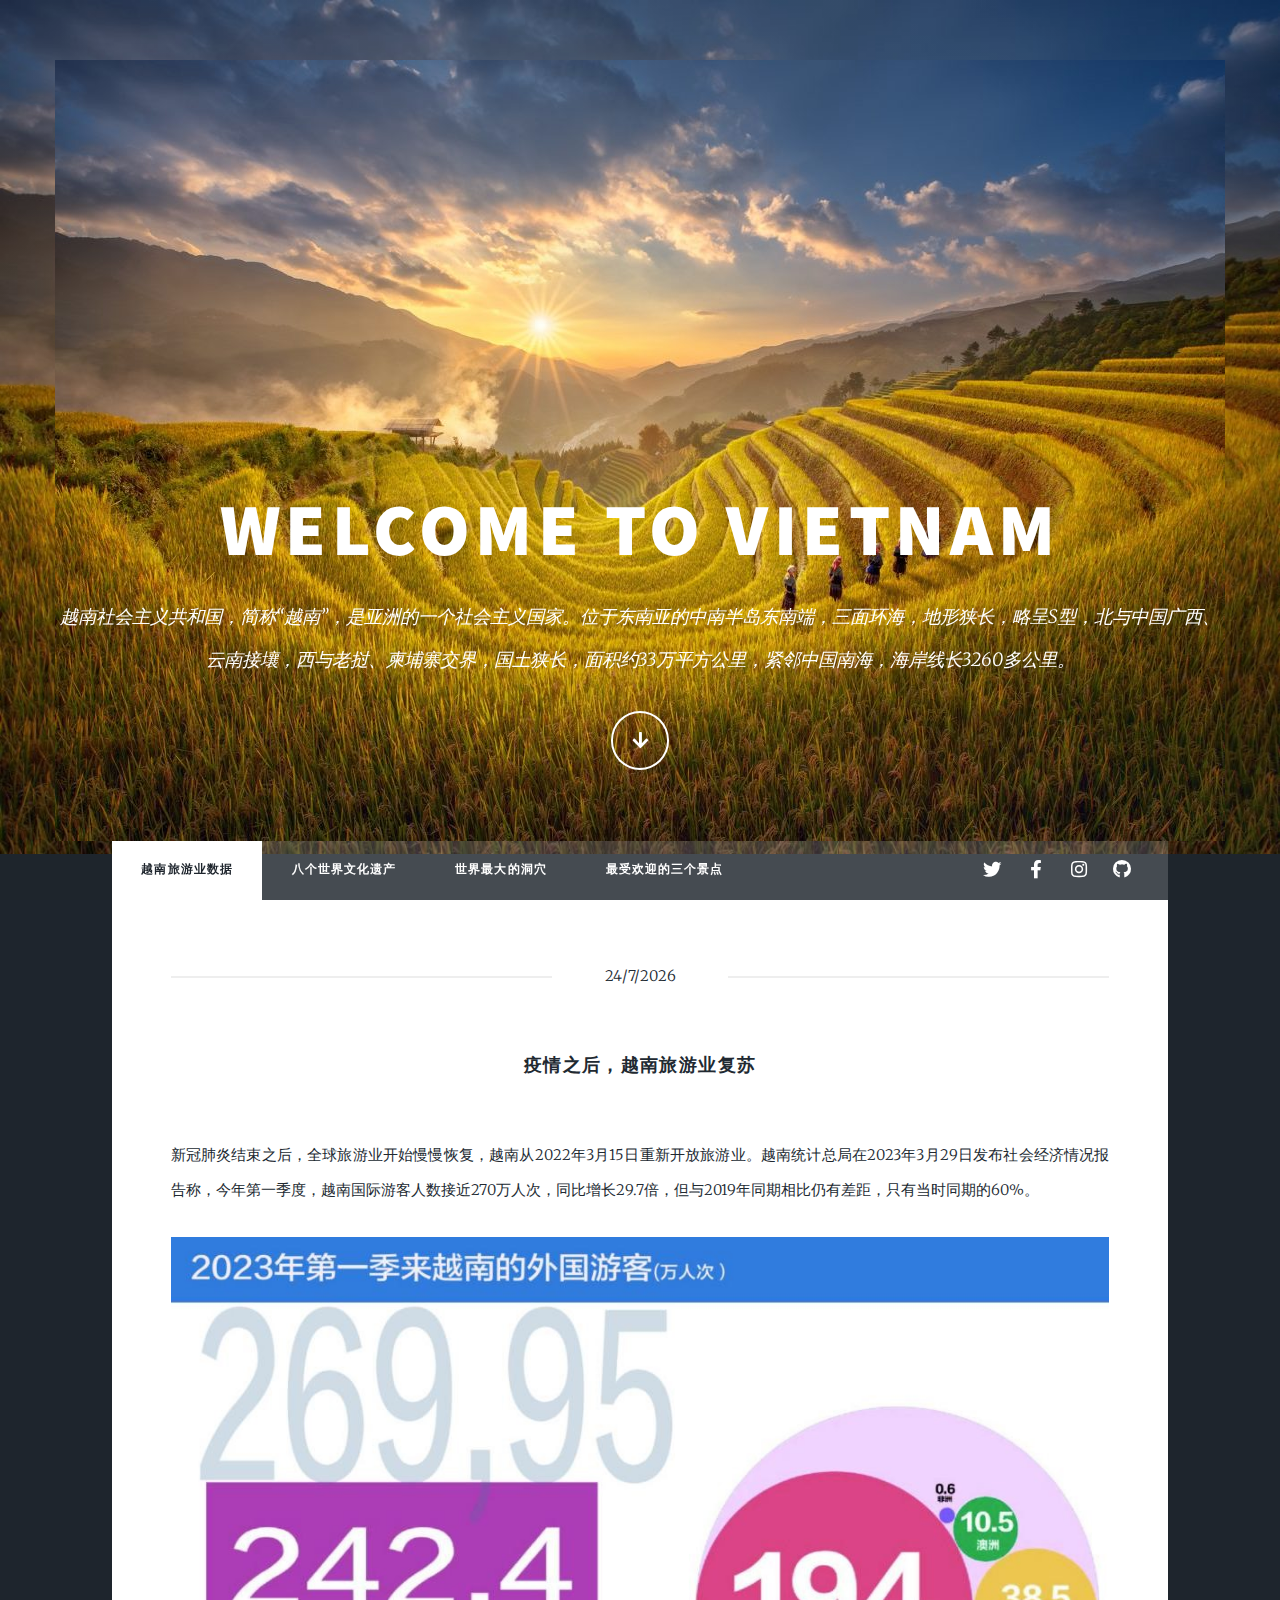
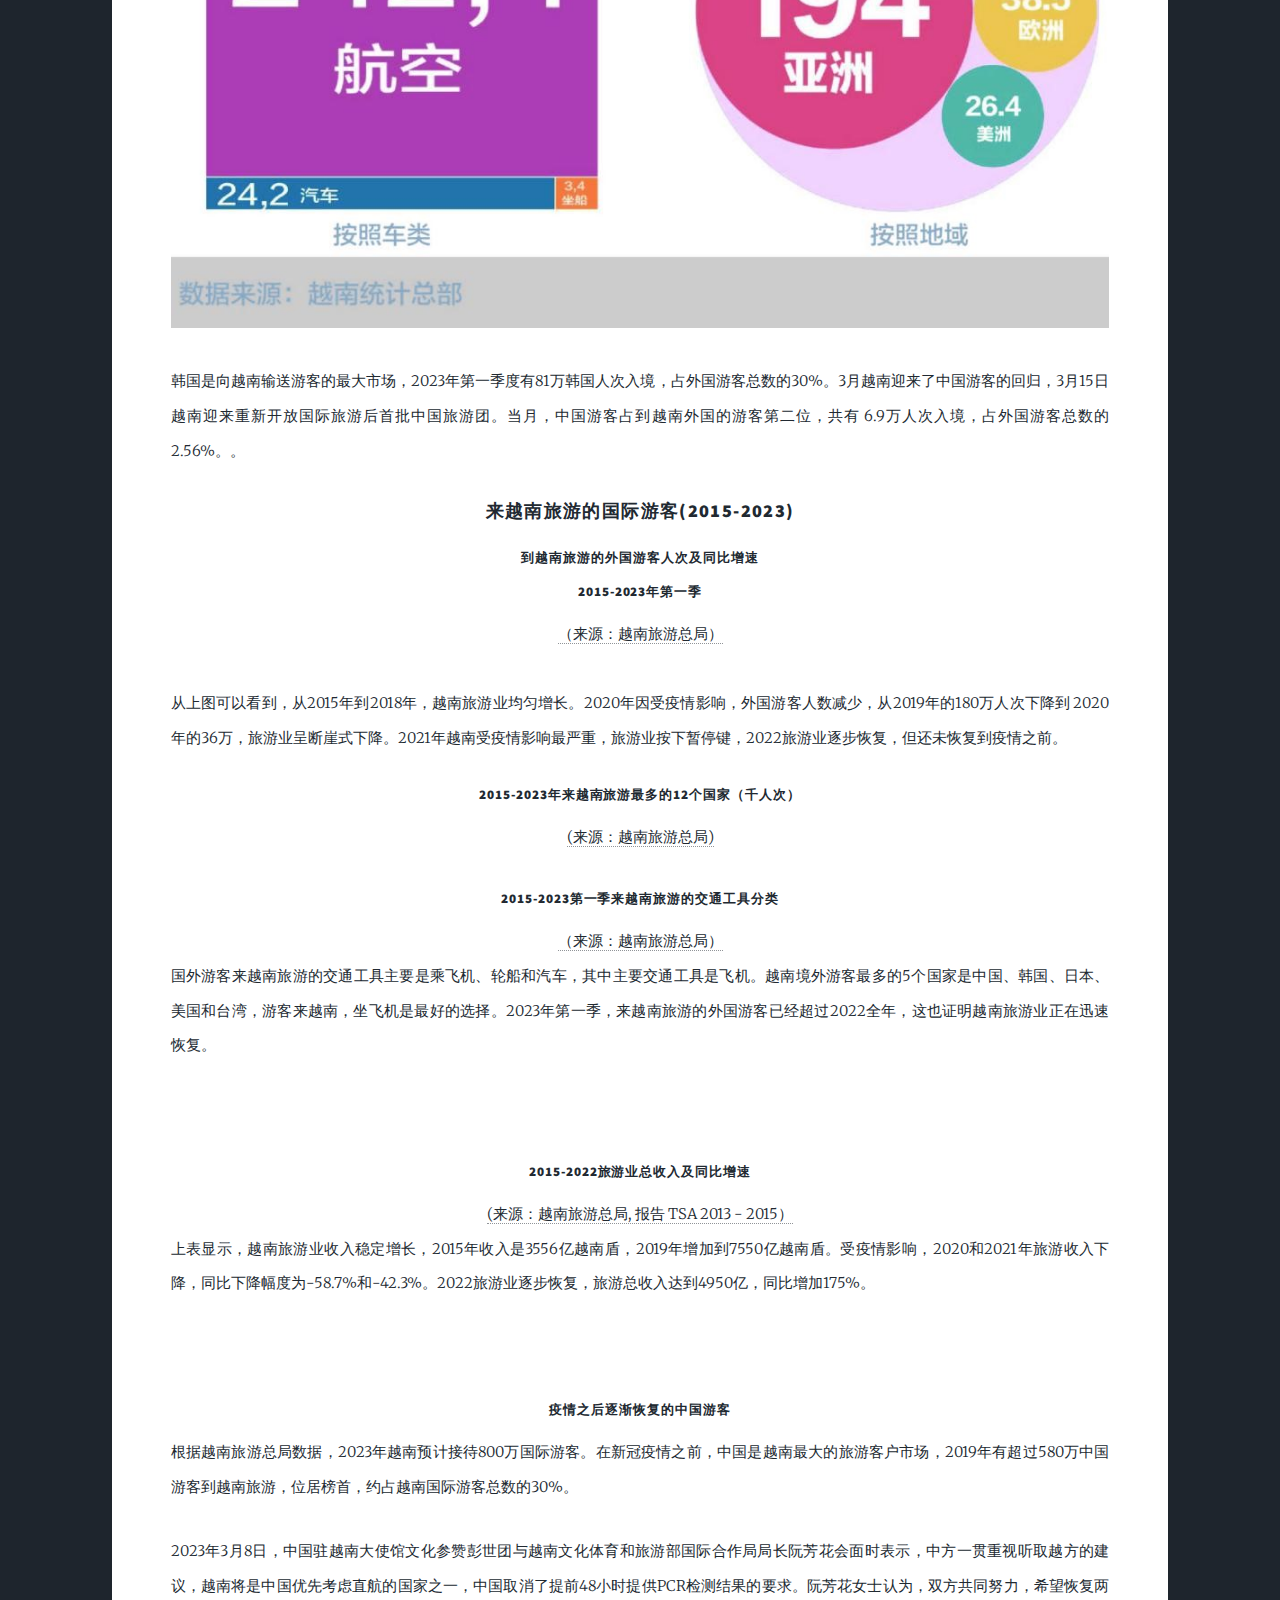
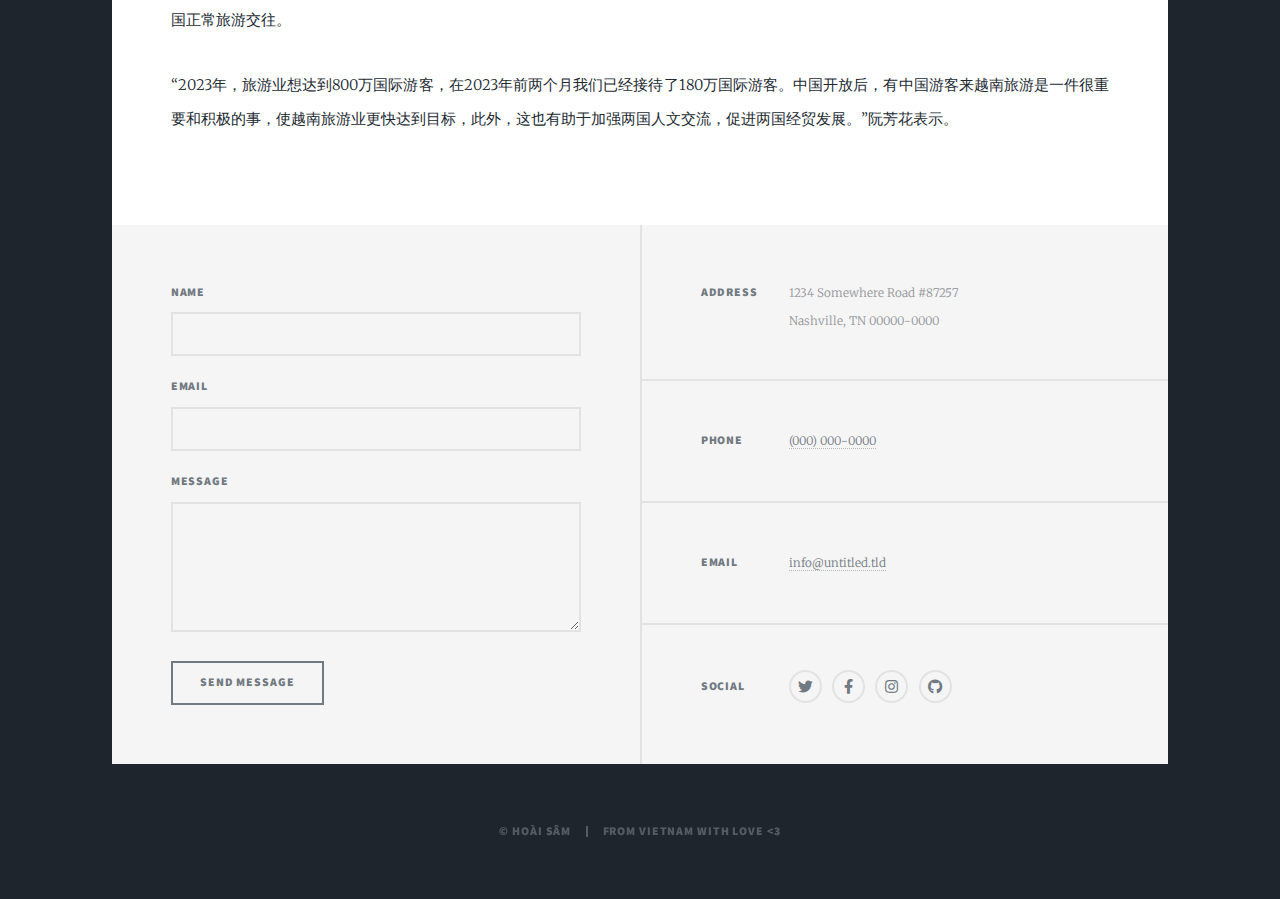
==== commit d3982ed8: "Update index.html" ====
--- a/index.html
+++ b/index.html
@@ -66,34 +66,34 @@
 									    // Gán vào thẻ HTML
 									    document.getElementById('current-time').innerHTML = curDay + "/" + curMonth + "/" + curYear;
 									</script></span>
-									<h4><a>疫情之后，越南旅游业复苏<br /></a></h4>
+									<h3><a>疫情之后，越南旅游业复苏<br /></a></h3>
 									
 								</header>
 								<p>新冠肺炎结束之后，全球旅游业开始慢慢恢复，越南从2022年3月15日重新开放旅游业。越南统计总局在2023年3月29日发布社会经济情况报告称，今年第一季度，越南国际游客人数接近270万人次，同比增长29.7倍，但与2019年同期相比仍有差距，只有当时同期的60%。</p>
 								<div><a class="image fit"><img src="images/solieu.jpg" alt="" /></a></div>
 								<p>韩国是向越南输送游客的最大市场，2023年第一季度有81万韩国人次入境，占外国游客总数的30%。3月越南迎来了中国游客的回归，3月15日越南迎来重新开放国际旅游后首批中国旅游团。当月，中国游客占到越南外国的游客第二位，共有 6.9万人次入境，占外国游客总数的2.56%。。 </p>
-								<h4><a>来越南旅游的国际游客(2015-2023)<br /></a></h4>
-								<h6><a>到越南旅游的外国游客人次及同比增速</a></h6>
-								<h6><a>2015-2023年第一季</a></h6>
+								<h3><a>来越南旅游的国际游客(2015-2023)<br /></a></h3>
+								<h5><a>到越南旅游的外国游客人次及同比增速</a></h5>
+								<h5><a>2015-2023年第一季</a></h5>
 								<div class="flourish-embed flourish-chart" data-src="visualisation/13915076"><script src="https://public.flourish.studio/resources/embed.js"></script></div>
 								<h7><a>（来源：越南旅游总局）<br/></a></h7>
 								<br>
 								<p>从上图可以看到，从2015年到2018年，越南旅游业均匀增长。2020年因受疫情影响，外国游客人数减少，从2019年的180万人次下降到 2020年的36万，旅游业呈断崖式下降。2021年越南受疫情影响最严重，旅游业按下暂停键，2022旅游业逐步恢复，但还未恢复到疫情之前。</p>
-								<h6><a>2015-2023年来越南旅游最多的12个国家（千人次）</a></h6>
+								<h5><a>2015-2023年来越南旅游最多的12个国家（千人次）</a></h5>
 								<div class="flourish-embed flourish-bar-chart-race" data-src="visualisation/13909252"><script src="https://public.flourish.studio/resources/embed.js"></script></div>
 								<h7><a>(来源：越南旅游总局)<br/></a></h7>
 								<br>
-								<h6><a>2015-2023第一季来越南旅游的交通工具分类</a></h6>
+								<h5><a>2015-2023第一季来越南旅游的交通工具分类</a></h5>
 								<div class="flourish-embed flourish-chart" data-src="visualisation/13915092"><script src="https://public.flourish.studio/resources/embed.js"></script></div>
 								<h7><a>（来源：越南旅游总局）<br/></a></h7>
 								<p>国外游客来越南旅游的交通工具主要是乘飞机、轮船和汽车，其中主要交通工具是飞机。越南境外游客最多的5个国家是中国、韩国、日本、美国和台湾，游客来越南，坐飞机是最好的选择。2023年第一季，来越南旅游的外国游客已经超过2022全年，这也证明越南旅游业正在迅速恢复。</p>								<br>
 								<br>
-								<h6><a>2015-2022旅游业总收入及同比增速</a></h6>
+								<h5><a>2015-2022旅游业总收入及同比增速</a></h5>
 								<div class="flourish-embed flourish-chart" data-src="visualisation/13915184"><script src="https://public.flourish.studio/resources/embed.js"></script></div>
 								<h7><a>(来源：越南旅游总局, 报告 TSA 2013 - 2015）<br/></a></h7>
 								<p>上表显示，越南旅游业收入稳定增长，2015年收入是3556亿越南盾，2019年增加到7550亿越南盾。受疫情影响，2020和2021年旅游收入下降，同比下降幅度为-58.7%和-42.3%。2022旅游业逐步恢复，旅游总收入达到4950亿，同比增加175%。</p>								<br>
 								<br>
-								<h6><a>疫情之后逐渐恢复的中国游客</a></h6>
+								<h5><a>疫情之后逐渐恢复的中国游客</a></h5>
 								<p>根据越南旅游总局数据，2023年越南预计接待800万国际游客。在新冠疫情之前，中国是越南最大的旅游客户市场，2019年有超过580万中国游客到越南旅游，位居榜首，约占越南国际游客总数的30%。</p>
 								<p>2023年3月8日，中国驻越南大使馆文化参赞彭世团与越南文化体育和旅游部国际合作局局长阮芳花会面时表示，中方一贯重视听取越方的建议，越南将是中国优先考虑直航的国家之一，中国取消了提前48小时提供PCR检测结果的要求。阮芳花女士认为，双方共同努力，希望恢复两国正常旅游交往。</p>
 								<p>“2023年，旅游业想达到800万国际游客，在2023年前两个月我们已经接待了180万国际游客。中国开放后，有中国游客来越南旅游是一件很重要和积极的事，使越南旅游业更快达到目标，此外，这也有助于加强两国人文交流，促进两国经贸发展。”阮芳花表示。</p>							</article>
